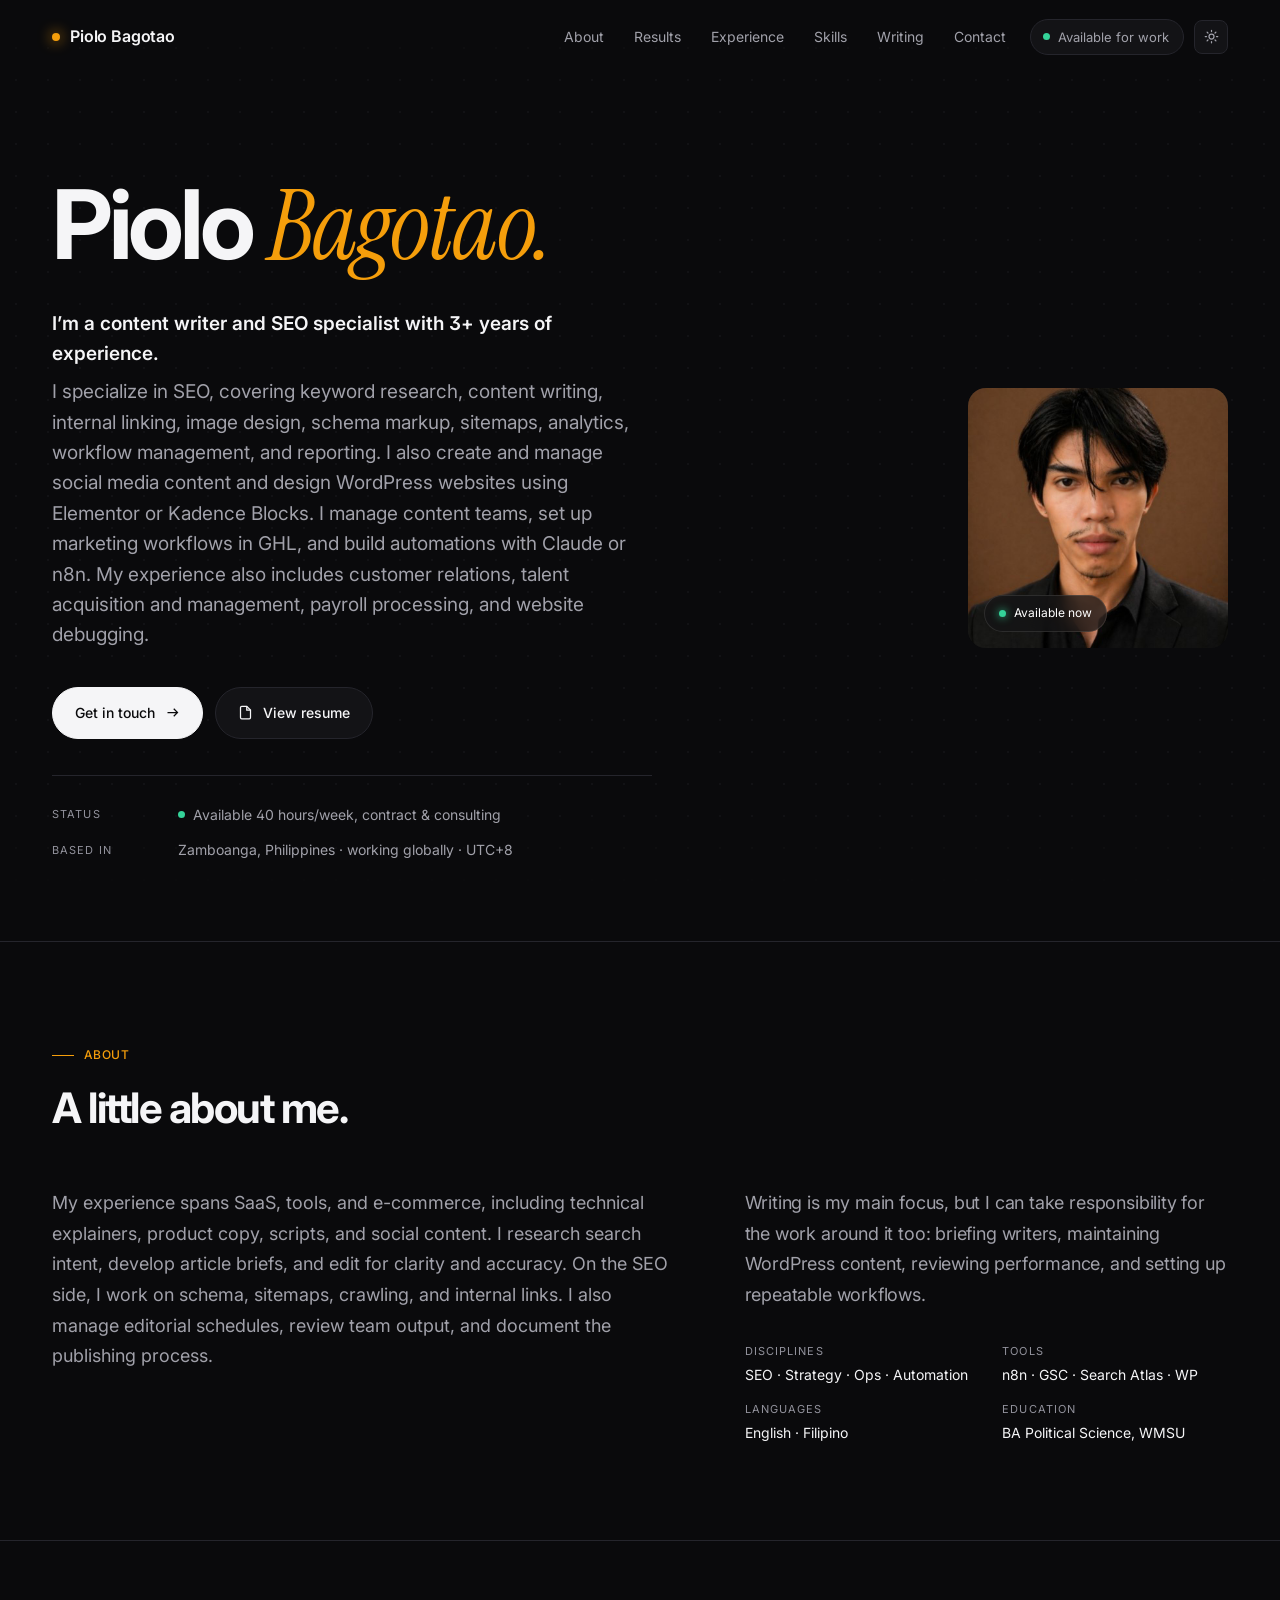
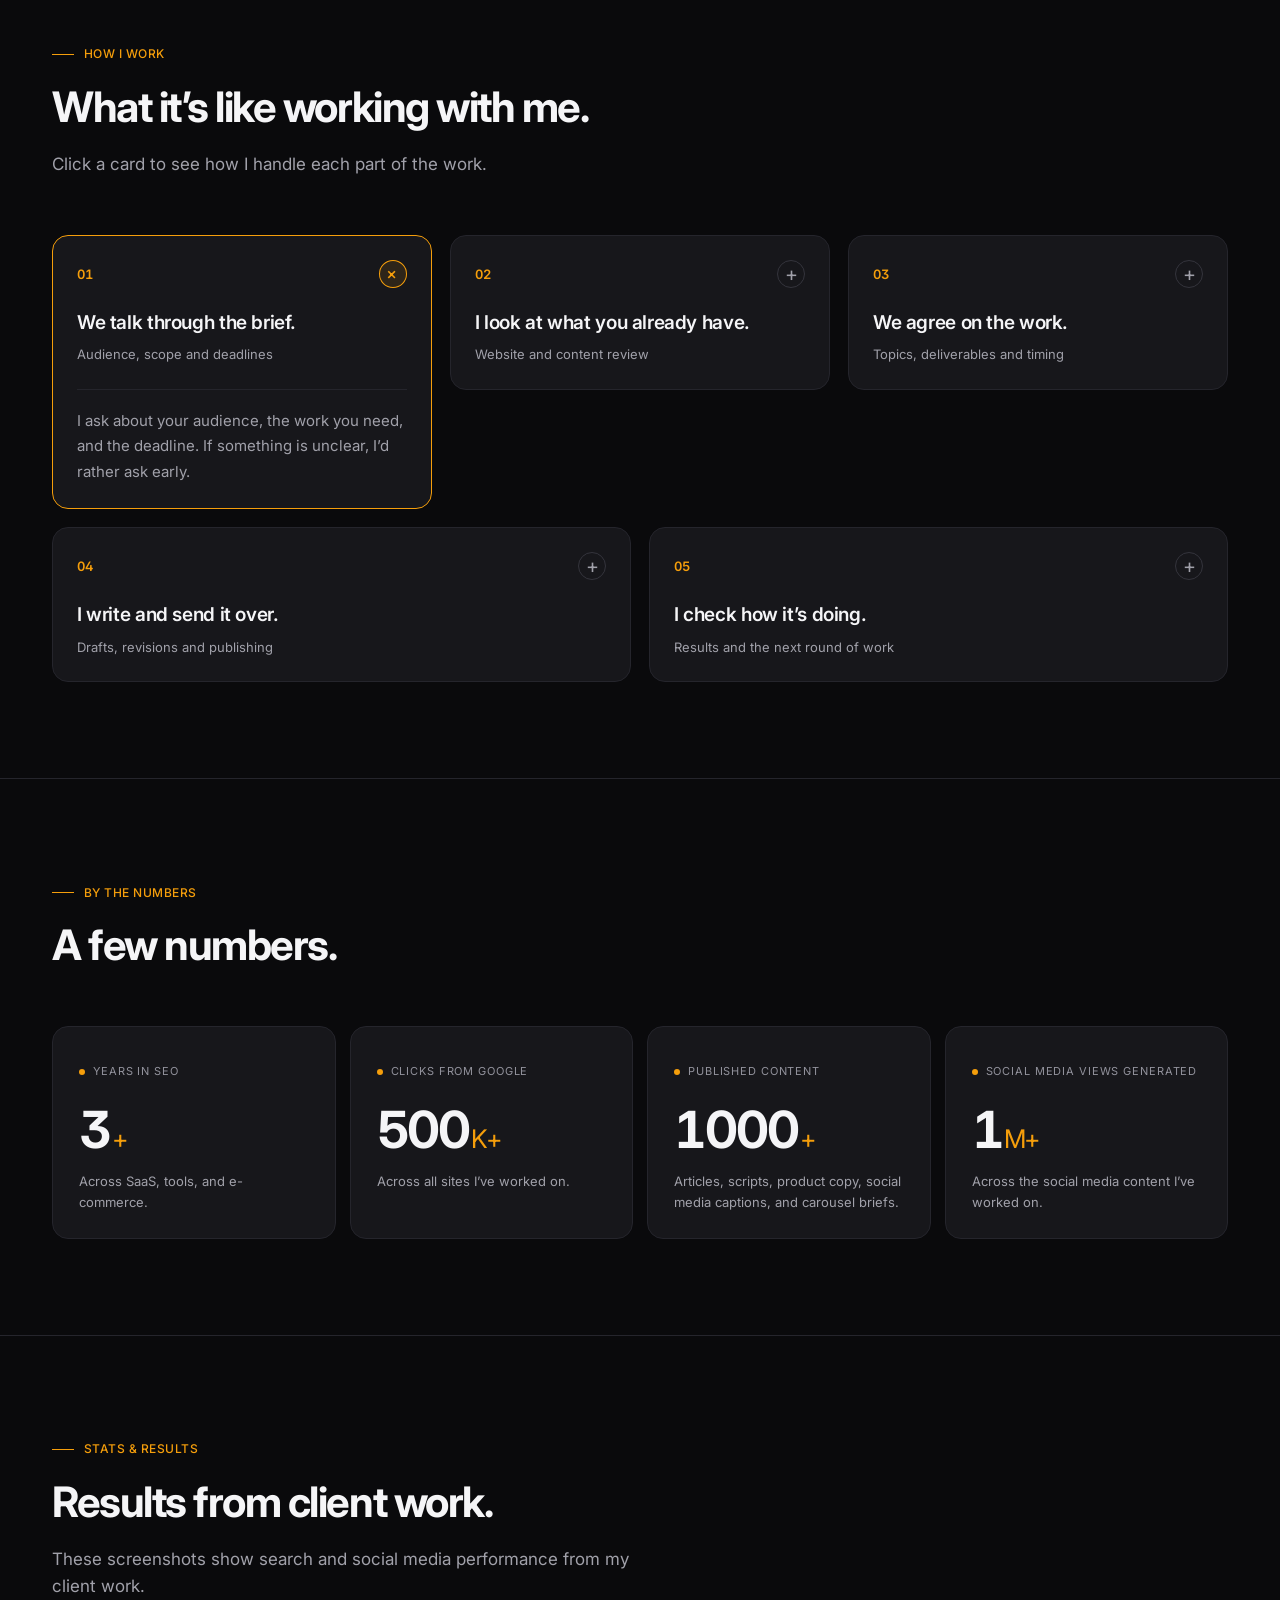
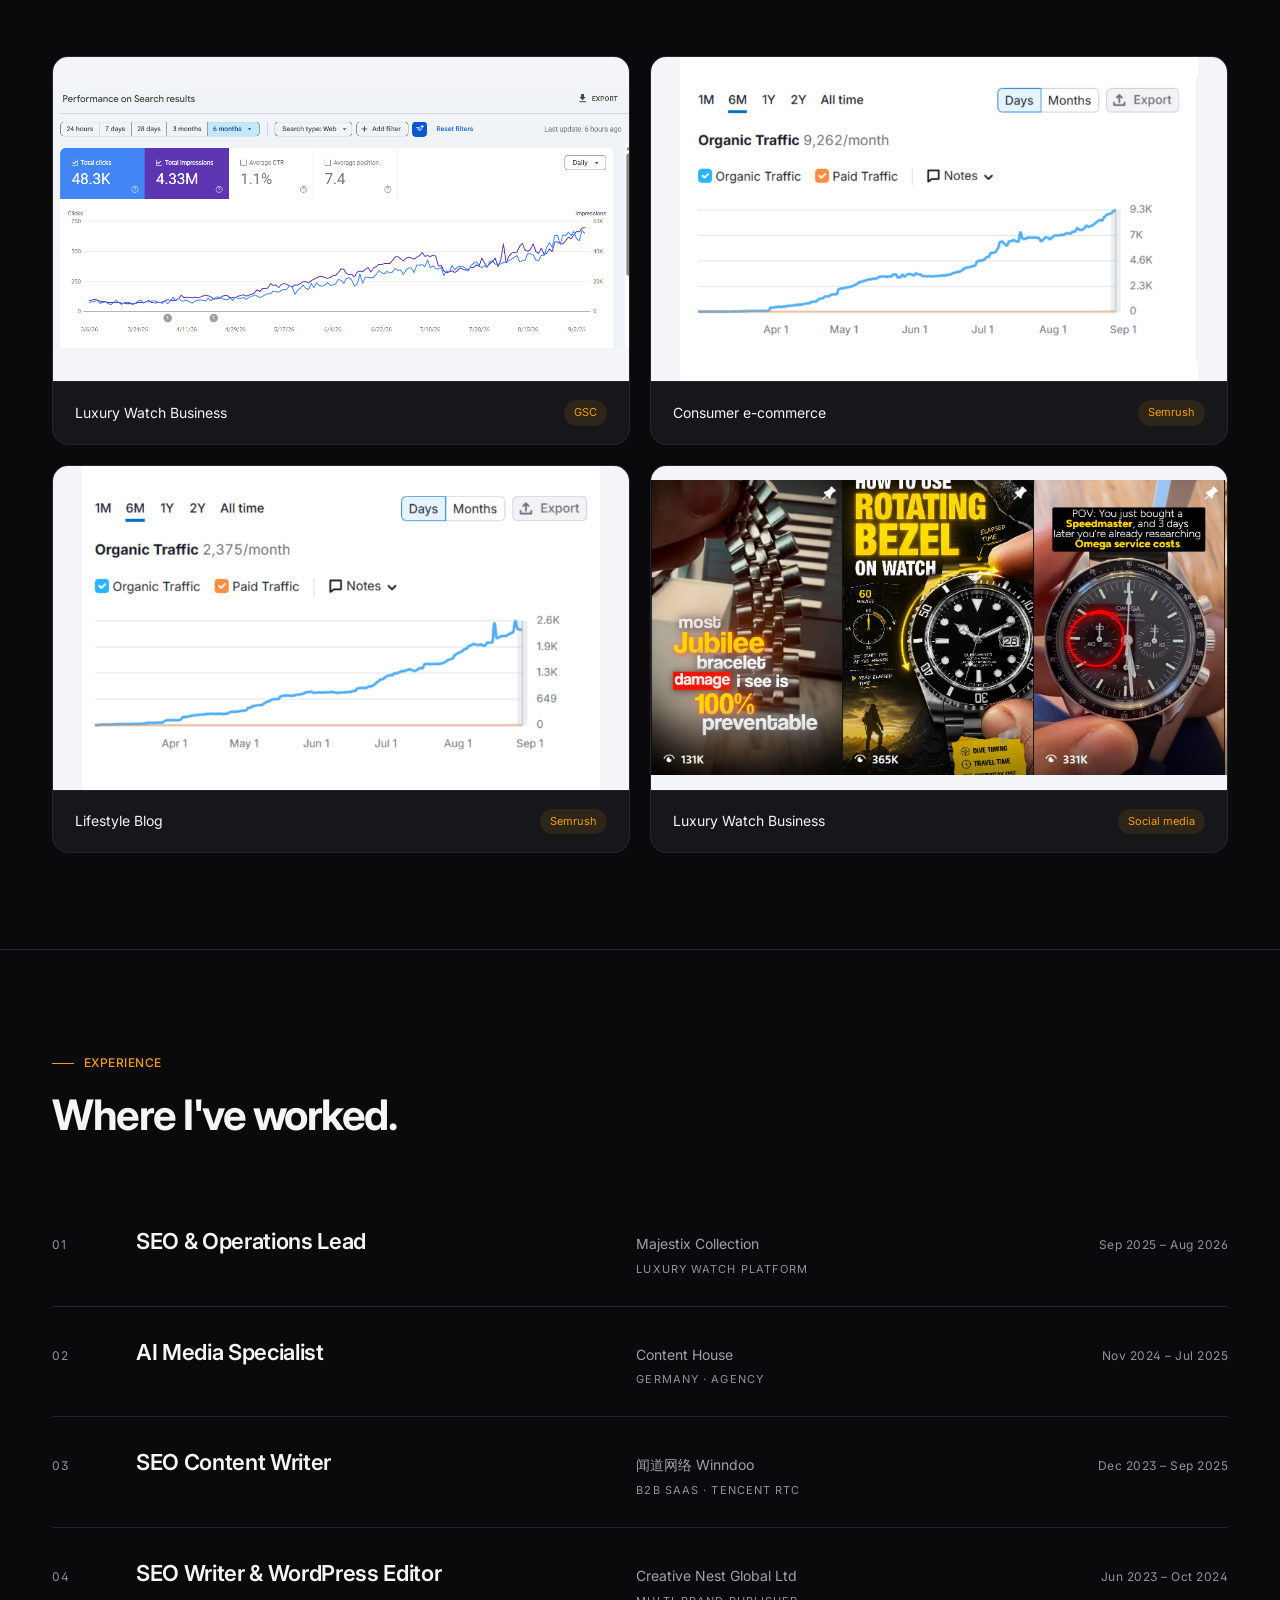
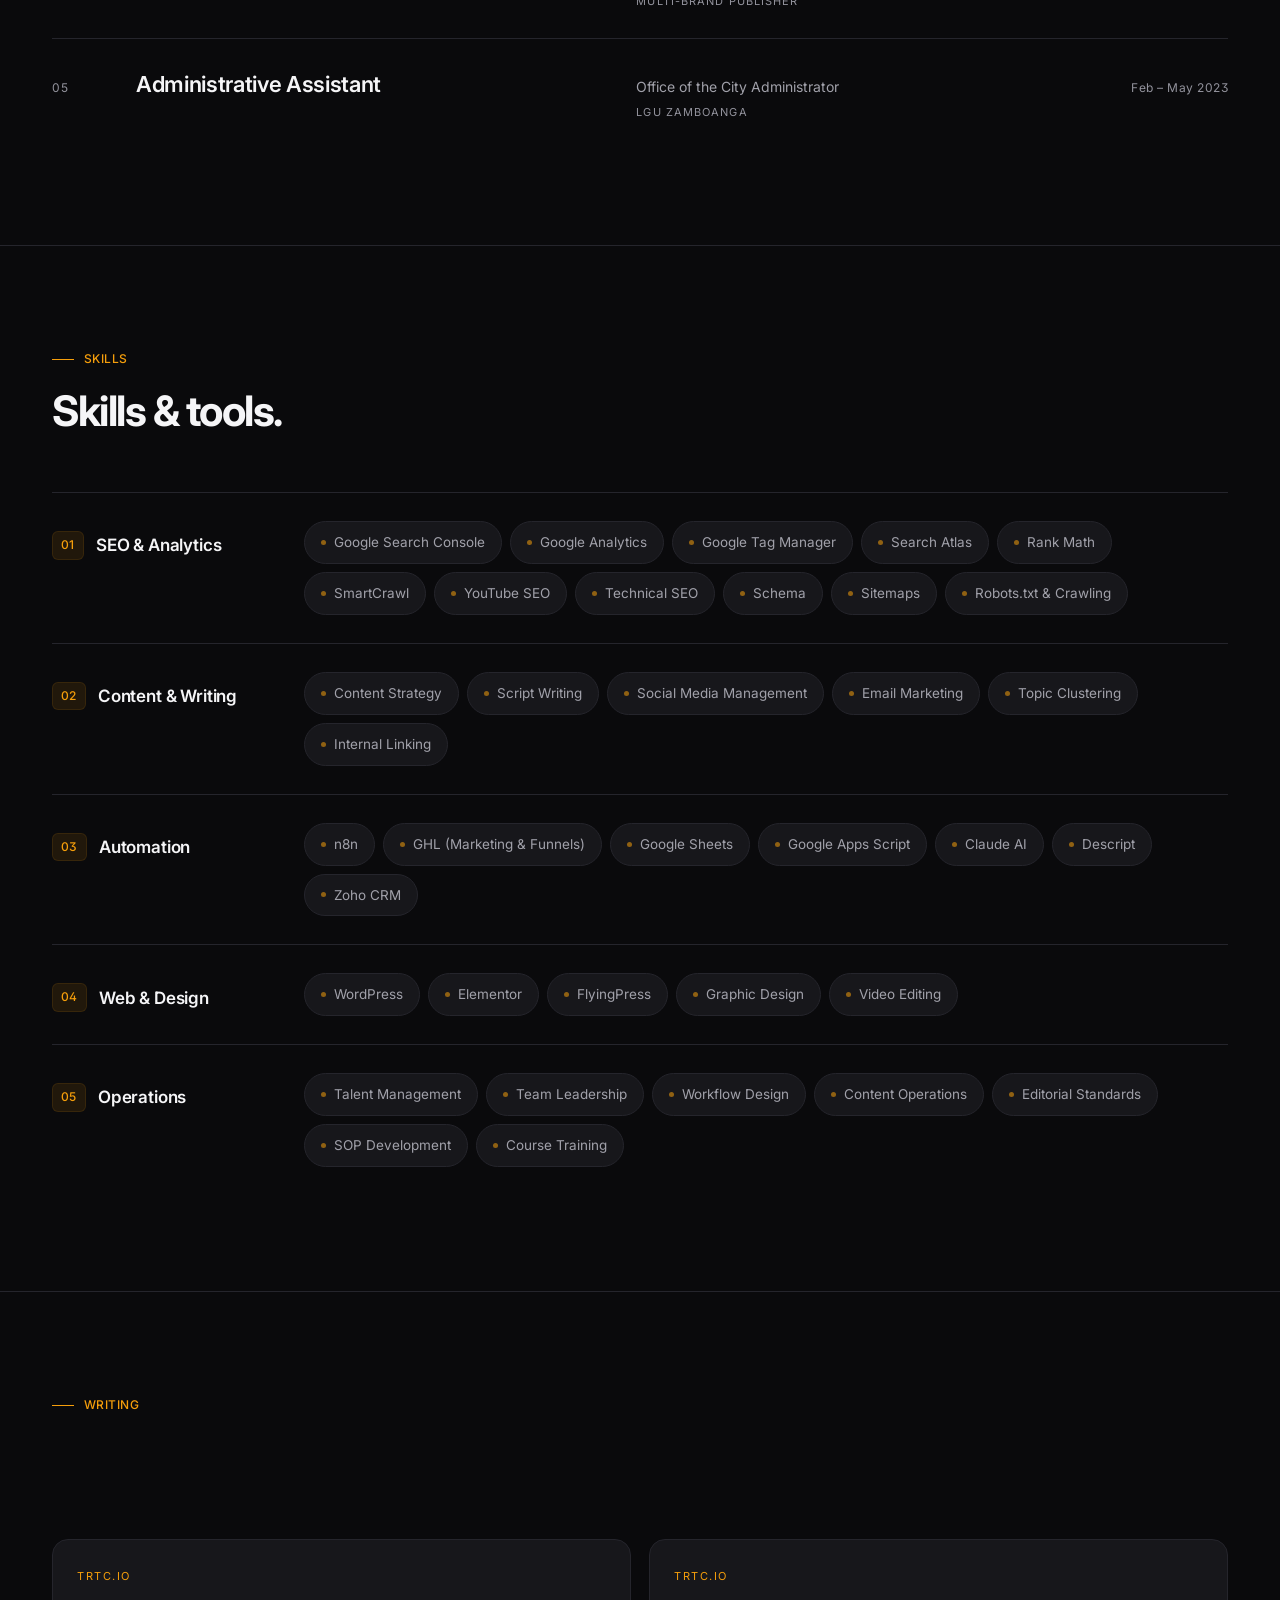
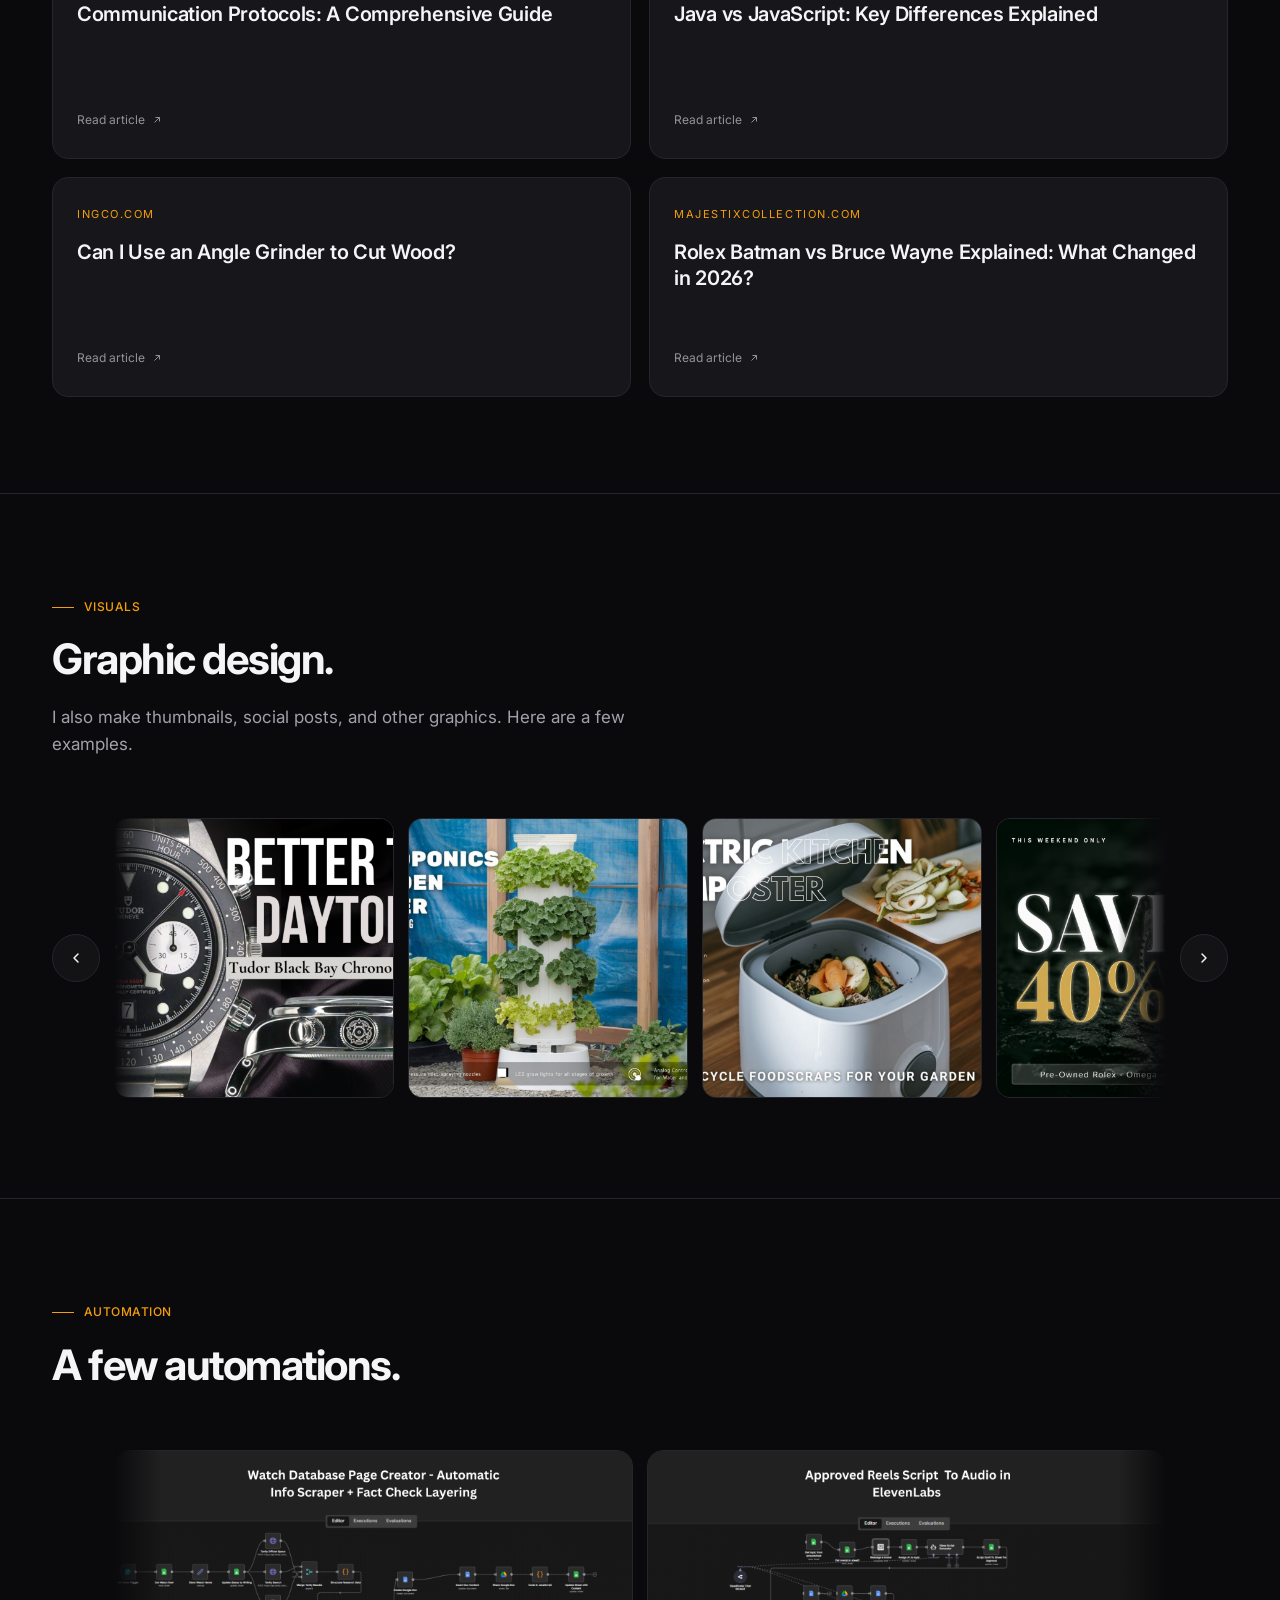
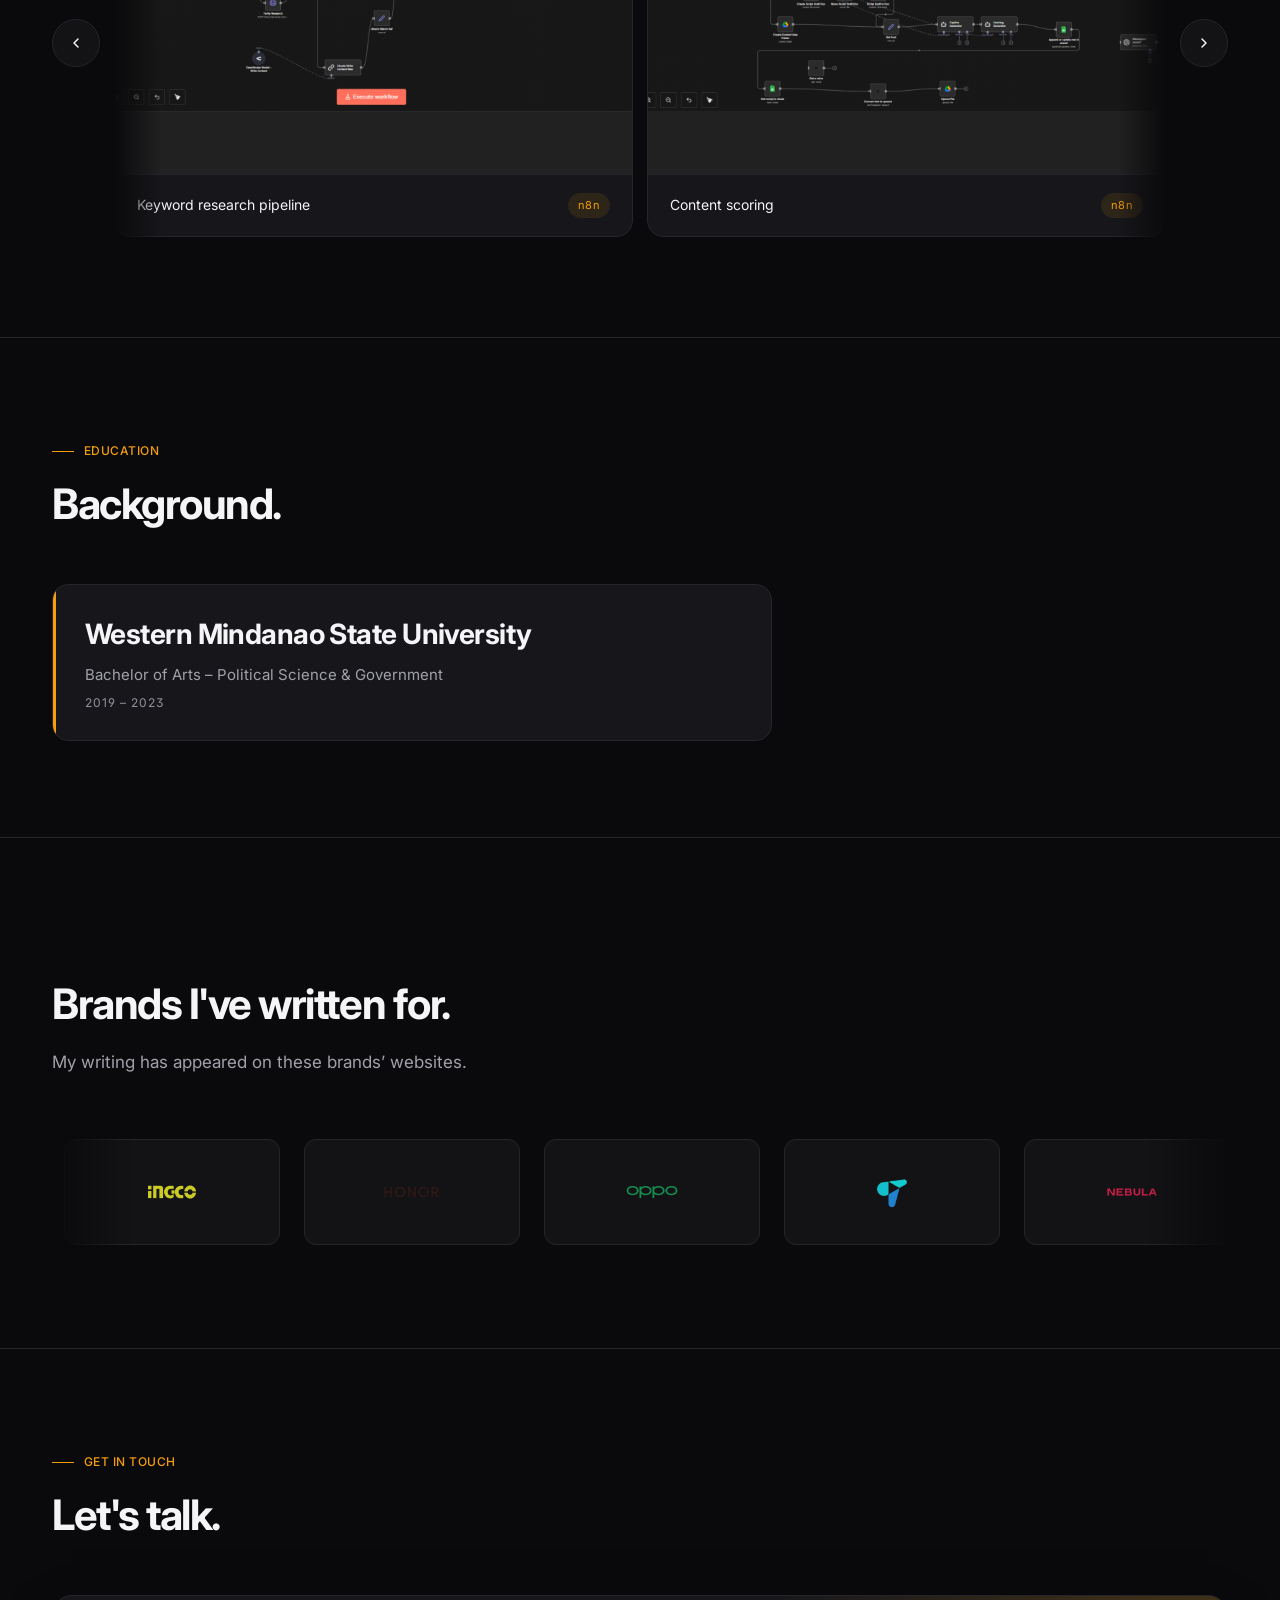
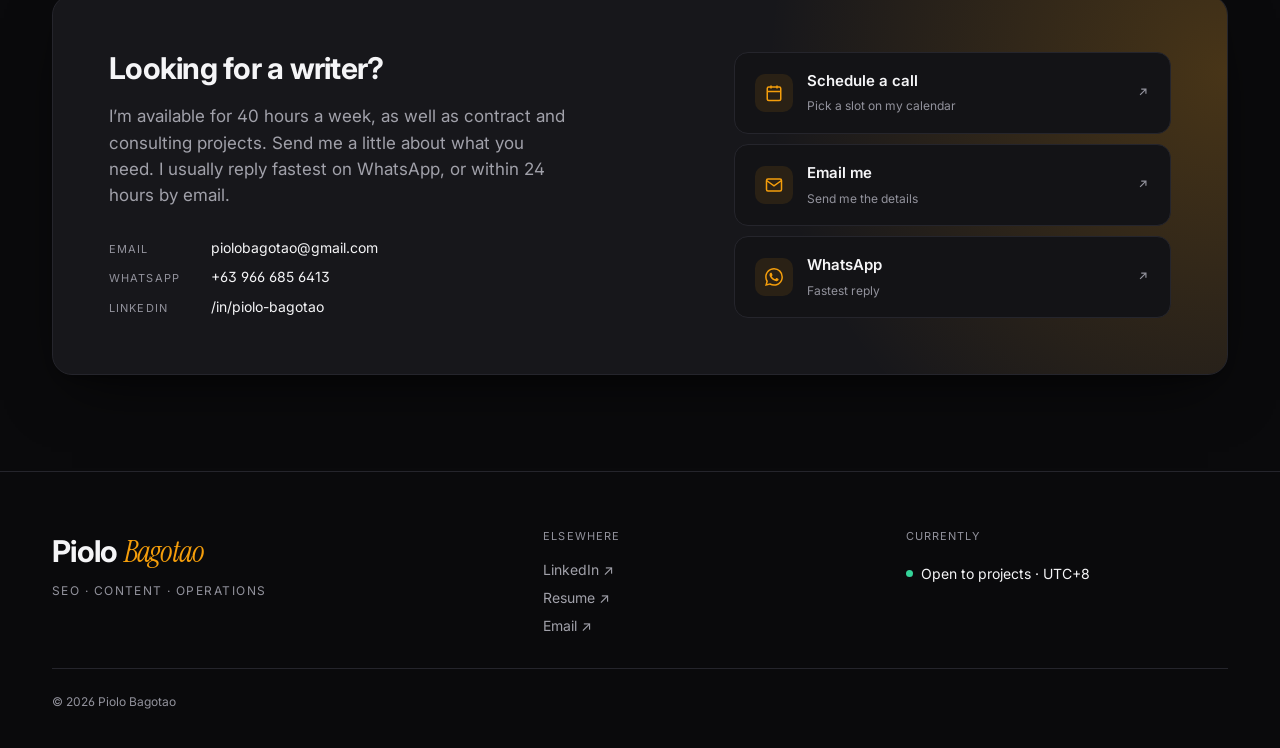
==== index.html @ c3b2a49d "Label social media screenshot Luxury Watch Business" ====
<!DOCTYPE html>
<html lang="en" data-theme="dark">
<head>
<meta charset="UTF-8" />
<meta name="viewport" content="width=device-width, initial-scale=1.0" />
<title>Piolo Bagotao | Content Writer &amp; SEO Specialist</title>
<meta name="description" content="Content writer and SEO specialist based in Zamboanga, Philippines. Browse my writing, client results, and work experience." />

<link rel="preconnect" href="https://fonts.googleapis.com" />
<link rel="preconnect" href="https://fonts.gstatic.com" crossorigin />
<link href="https://fonts.googleapis.com/css2?family=Inter:wght@300;400;500;600;700;800;900&family=Instrument+Serif:ital@0;1&display=swap" rel="stylesheet" />

<script>
  (function() {
    try {
      var saved = localStorage.getItem('pb-theme-modern');
      if (saved === 'dark' || saved === 'light') {
        document.documentElement.setAttribute('data-theme', saved);
      }
    } catch(e) {}
  })();
</script>

<style>
  :root {
    --bg: #0a0a0c;
    --bg-1: #111114;
    --bg-2: #16161a;
    --bg-elev: #131316;
    --bg-card: #17171b;
    --border: #25252c;
    --border-strong: #34343c;
    --ink: #f5f5f7;
    --ink-soft: #a1a1aa;
    --ink-muted: #71717a;
    --ink-faint: #3f3f46;
    --accent: #f59e0b;
    --accent-hi: #fbbf24;
    --accent-soft: rgba(245, 158, 11, 0.10);
    --accent-glow: rgba(245, 158, 11, 0.22);
    --good: #34d399;
    --shadow-lift: 0 24px 60px -20px rgba(0,0,0,0.7), 0 8px 16px -8px rgba(0,0,0,0.4);
    --sans: 'Inter', -apple-system, BlinkMacSystemFont, system-ui, sans-serif;
    --serif: 'Instrument Serif', Georgia, serif;
    --maxw: 1240px;
    --ease: cubic-bezier(0.22, 0.61, 0.36, 1);
    --ease-expo: cubic-bezier(0.16, 1, 0.3, 1);
  }
  [data-theme="light"] {
    --bg: #faf9f6;
    --bg-1: #f1efea;
    --bg-2: #e6e3dc;
    --bg-elev: #ffffff;
    --bg-card: #ffffff;
    --border: #e7e3da;
    --border-strong: #d3cec1;
    --ink: #18181b;
    --ink-soft: #3f3f46;
    --ink-muted: #57575e;
    --ink-faint: #a1a1aa;
    --accent: #c2410c;
    --accent-hi: #ea580c;
    --accent-soft: rgba(194, 65, 12, 0.08);
    --accent-glow: rgba(194, 65, 12, 0.16);
    --shadow-lift: 0 24px 60px -20px rgba(20,15,5,0.18), 0 8px 16px -8px rgba(20,15,5,0.06);
  }

  * { box-sizing: border-box; margin: 0; padding: 0; }
  html { scroll-behavior: smooth; }
  body {
    font-family: var(--sans);
    background: var(--bg);
    color: var(--ink);
    font-size: 16px;
    line-height: 1.55;
    -webkit-font-smoothing: antialiased;
    position: relative;
    overflow-x: hidden;
    font-feature-settings: 'ss01';
    transition: background 0.35s ease, color 0.35s ease;
  }

  /* Ambient noise + dot grid */
  body::before {
    content: ""; position: fixed; inset: 0; pointer-events: none; z-index: 0;
    background-image: radial-gradient(circle, var(--ink-faint) 1px, transparent 1px);
    background-size: 32px 32px;
    opacity: 0.16;
    mask-image: linear-gradient(180deg, transparent 0%, black 10%, black 90%, transparent 100%);
  }
  [data-theme="light"] body::before { opacity: 0.5; }

  /* Cursor glow */
  .cursor-glow {
    position: fixed; inset: 0; pointer-events: none; z-index: 0;
    background: radial-gradient(620px circle at var(--cx, 50%) var(--cy, 50%), var(--accent-glow), transparent 55%);
    opacity: 0;
    transition: opacity 0.7s var(--ease-expo);
  }
  .cursor-glow.active { opacity: 1; }

  .wrap { max-width: var(--maxw); margin: 0 auto; padding: 0 32px; position: relative; z-index: 2; }
  a { color: inherit; text-decoration: none; }
  img { max-width: 100%; display: block; }

  /* Type system */
  h1, h2, h3, h4 { font-family: var(--sans); font-weight: 700; letter-spacing: -0.025em; line-height: 1.05; }
  .serif { font-family: var(--serif); font-weight: 400; font-style: italic; letter-spacing: -0.01em; }

  /* Scroll progress */
  .progress { position: fixed; top: 0; left: 0; height: 2px; width: 100%; z-index: 200; pointer-events: none; }
  .progress::before { content: ""; display: block; height: 100%; width: 100%; background: linear-gradient(90deg, var(--accent), var(--accent-hi)); transform: scaleX(var(--p, 0)); transform-origin: left; transition: transform 0.05s linear; box-shadow: 0 0 14px var(--accent-glow); }

  /* Section base */
  section { padding: 96px 0; position: relative; }
  section.bordered { border-top: 1px solid var(--border); }
  .section-head { margin-bottom: 56px; max-width: 760px; }
  .eyebrow { display: inline-flex; align-items: center; gap: 10px; font-size: 12px; color: var(--accent); margin-bottom: 18px; font-weight: 500; letter-spacing: 0.04em; text-transform: uppercase; }
  .eyebrow::before { content: ""; width: 22px; height: 1px; background: var(--accent); }
  .section-title { font-size: clamp(36px, 5vw, 56px); font-weight: 700; letter-spacing: -0.035em; line-height: 1.05; color: var(--ink); }
  .section-title .ac { color: var(--accent); }
  .section-title .it { font-family: var(--serif); font-style: italic; font-weight: 400; color: var(--accent); letter-spacing: -0.01em; padding: 0 0.04em; }
  .section-title .it.dim { color: var(--ink); }
  .section-lead { font-size: 17px; color: var(--ink-soft); max-width: 580px; margin-top: 20px; line-height: 1.6; }

  /* Reveal */
  .reveal { opacity: 0; transform: translateY(28px); transition: opacity 1s var(--ease-expo), transform 1s var(--ease-expo); }
  .reveal.in { opacity: 1; transform: none; }
  .stagger > * { opacity: 0; transform: translateY(20px); transition: opacity 0.85s var(--ease-expo), transform 0.85s var(--ease-expo); }
  .stagger.in > * { opacity: 1; transform: none; }
  .stagger.in > *:nth-child(1) { transition-delay: 0.04s; }
  .stagger.in > *:nth-child(2) { transition-delay: 0.10s; }
  .stagger.in > *:nth-child(3) { transition-delay: 0.16s; }
  .stagger.in > *:nth-child(4) { transition-delay: 0.22s; }
  .stagger.in > *:nth-child(5) { transition-delay: 0.28s; }
  .stagger.in > *:nth-child(6) { transition-delay: 0.34s; }
  .stagger.in > *:nth-child(7) { transition-delay: 0.40s; }

  /* Letter-stagger reveal for hero */
  .letters .ltr { display: inline-block; opacity: 0; transform: translateY(0.6em) rotateX(-90deg); transform-origin: bottom; transition: opacity 0.9s var(--ease-expo), transform 0.9s var(--ease-expo); will-change: transform, opacity; }
  .letters.in .ltr { opacity: 1; transform: none; }

  /* Image clip-reveal */
  .img-reveal { position: relative; overflow: hidden; }
  .img-reveal img, .img-reveal .ph { transform: scale(1.12); transition: transform 1.4s var(--ease-expo), filter 0.6s ease; }
  .img-reveal.in img, .img-reveal.in .ph { transform: scale(1); }
  .img-reveal::after { content: ""; position: absolute; inset: 0; background: var(--accent); transform-origin: left; transition: transform 1.1s var(--ease-expo); z-index: 2; pointer-events: none; }
  .img-reveal.in::after { transform: scaleX(0); transform-origin: right; }

  /* ============ NAV ============ */
  nav.top { position: sticky; top: 0; z-index: 100; background: transparent; border-bottom: 1px solid transparent; transition: background 0.3s ease, border-color 0.3s ease, backdrop-filter 0.3s ease; }
  nav.top.scrolled { background: rgba(10, 10, 12, 0.72); backdrop-filter: blur(18px) saturate(160%); -webkit-backdrop-filter: blur(18px) saturate(160%); border-bottom: 1px solid var(--border); }
  [data-theme="light"] nav.top.scrolled { background: rgba(250, 249, 246, 0.82); }
  nav.top .wrap { display: flex; align-items: center; justify-content: space-between; padding: 18px 32px; transition: padding 0.3s ease; }
  nav.top.scrolled .wrap { padding-top: 12px; padding-bottom: 12px; }
  .brand { display: inline-flex; align-items: center; gap: 10px; font-weight: 600; font-size: 16px; color: var(--ink); letter-spacing: -0.01em; }
  .brand .b-dot { width: 8px; height: 8px; border-radius: 50%; background: var(--accent); box-shadow: 0 0 14px var(--accent); animation: pulseDot 2.2s ease-in-out infinite; }
  @keyframes pulseDot { 0%, 100% { transform: scale(1); opacity: 1; } 50% { transform: scale(0.7); opacity: 0.7; } }
  .nav-right { display: flex; align-items: center; gap: 10px; }
  .nav-links { display: flex; gap: 2px; }
  .nav-link { padding: 8px 14px; font-size: 14px; color: var(--ink-soft); border-radius: 8px; transition: all 0.2s ease; }
  .nav-link:hover { color: var(--ink); background: var(--bg-1); }
  @media (max-width: 860px) { .nav-links { display: none; } }
  .pill { display: inline-flex; align-items: center; gap: 8px; padding: 7px 14px 7px 12px; border: 1px solid var(--border); background: var(--bg-elev); border-radius: 999px; font-size: 13px; color: var(--ink-soft); transition: all 0.25s ease; }
  .pill:hover { border-color: var(--border-strong); color: var(--ink); }
  .pill .live { width: 7px; height: 7px; border-radius: 50%; background: var(--good); box-shadow: 0 0 0 0 rgba(52,211,153,0.5); animation: livePulse 2.4s ease-out infinite; }
  @keyframes livePulse { 0% { box-shadow: 0 0 0 0 rgba(52,211,153,0.55); } 70% { box-shadow: 0 0 0 10px rgba(52,211,153,0); } 100% { box-shadow: 0 0 0 0 rgba(52,211,153,0); } }
  .theme-btn { width: 34px; height: 34px; border-radius: 8px; border: 1px solid var(--border); background: var(--bg-elev); color: var(--ink-soft); cursor: pointer; padding: 0; display: inline-flex; align-items: center; justify-content: center; transition: all 0.25s ease; }
  .theme-btn:hover { color: var(--accent); border-color: var(--border-strong); }
  .theme-btn svg { width: 15px; height: 15px; }
  [data-theme="dark"] .theme-btn .sun { display: block; } [data-theme="dark"] .theme-btn .moon { display: none; }
  [data-theme="light"] .theme-btn .sun { display: none; } [data-theme="light"] .theme-btn .moon { display: block; }

  /* ============ HERO ============ */
  .hero { padding: 100px 0 80px; }
  .hero-grid { display: grid; grid-template-columns: 1fr 260px; gap: 64px; align-items: center; }
  @media (max-width: 980px) { .hero-grid { grid-template-columns: 1fr; gap: 48px; } }
  .hero-flag { display: inline-flex; align-items: center; gap: 10px; padding: 7px 14px 7px 10px; border: 1px solid var(--border); border-radius: 999px; font-size: 13px; color: var(--ink-soft); margin-bottom: 32px; background: var(--bg-elev); transition: all 0.3s ease; }
  .hero-flag:hover { border-color: var(--accent); color: var(--ink); }
  .hero-flag .live { width: 7px; height: 7px; border-radius: 50%; background: var(--good); box-shadow: 0 0 8px var(--good); }
  .hero-flag .sep { color: var(--ink-faint); }
  .hero-name { font-size: clamp(54px, 9.5vw, 132px); font-weight: 700; letter-spacing: -0.045em; line-height: 0.92; margin-bottom: 32px; color: var(--ink); }
  .hero-name .it { font-family: var(--serif); font-style: italic; font-weight: 400; color: var(--accent); letter-spacing: -0.02em; }
  .hero-tag { font-size: 19px; max-width: 540px; color: var(--ink-soft); margin-bottom: 36px; line-height: 1.6; }
  .hero-tag b { color: var(--ink); font-weight: 500; }

  .cta-row { display: flex; gap: 12px; flex-wrap: wrap; align-items: center; margin-bottom: 36px; }
  .btn { position: relative; display: inline-flex; align-items: center; gap: 10px; padding: 14px 22px; border: 1px solid var(--border); background: var(--bg-elev); color: var(--ink); border-radius: 999px; font-size: 14px; font-weight: 500; transition: all 0.3s var(--ease-expo); cursor: pointer; overflow: hidden; }
  .btn::before { content: ""; position: absolute; inset: 0; background: linear-gradient(135deg, var(--accent), var(--accent-hi)); opacity: 0; transition: opacity 0.4s ease; z-index: -1; }
  .btn:hover { border-color: var(--border-strong); transform: translateY(-2px); }
  .btn.primary { background: var(--ink); color: var(--bg); border-color: var(--ink); }
  .btn.primary:hover { background: var(--accent); border-color: var(--accent); color: #14140a; box-shadow: 0 12px 32px var(--accent-glow); }
  .btn svg { width: 15px; height: 15px; transition: transform 0.3s var(--ease-expo); }
  .btn:hover svg { transform: translateX(2px); }
  .btn.magnetic { transition: transform 0.2s var(--ease-expo), border-color 0.3s ease, background 0.3s ease, box-shadow 0.3s ease, color 0.3s ease; }

  .hero-meta { display: flex; flex-direction: column; gap: 14px; padding-top: 28px; border-top: 1px solid var(--border); max-width: 540px; }
  .hero-meta-row { display: grid; grid-template-columns: 110px 1fr; gap: 16px; font-size: 14px; align-items: center; }
  .hero-meta-label { font-size: 11px; letter-spacing: 0.1em; text-transform: uppercase; color: var(--ink-muted); }
  .hero-meta-val { color: var(--ink-soft); display: inline-flex; align-items: center; gap: 8px; }
  .hero-meta-val .live { display: inline-block; width: 7px; height: 7px; border-radius: 50%; background: var(--good); box-shadow: 0 0 0 0 rgba(52,211,153,0.5); animation: livePulse 2.4s ease-out infinite; }

  /* Hero portrait */
  .portrait-wrap {
    position: relative;
    aspect-ratio: 1 / 1;
    border-radius: 18px;
    overflow: hidden;
    background: var(--bg-elev);
    transform: rotate(2deg) translateZ(0);
    transition: transform 0.6s var(--ease-expo);
  }
  .portrait-wrap:hover { transform: rotate(0deg) scale(1.02); }
  .portrait-wrap::after { content: ""; position: absolute; inset: 0; background: linear-gradient(180deg, transparent 50%, rgba(0,0,0,0.4)); pointer-events: none; opacity: 0.5; }
  .portrait-wrap img { width: 100%; height: 100%; object-fit: cover; }
  .portrait-wrap .ph {
    position: absolute; inset: 0;
    display: flex; align-items: center; justify-content: center;
    background:
      radial-gradient(circle at 30% 20%, var(--accent-soft), transparent 60%),
      linear-gradient(135deg, var(--bg-2), var(--bg-1));
    font-family: var(--serif); font-size: 140px; font-style: italic; color: var(--accent); line-height: 1;
  }
  .portrait-badge { position: absolute; bottom: 16px; left: 16px; display: inline-flex; align-items: center; gap: 8px; padding: 8px 14px; background: rgba(20,20,22,0.7); backdrop-filter: blur(12px); -webkit-backdrop-filter: blur(12px); border: 1px solid rgba(255,255,255,0.1); border-radius: 999px; font-size: 12px; color: #fff; z-index: 3; }
  .portrait-badge .live { width: 7px; height: 7px; border-radius: 50%; background: var(--good); box-shadow: 0 0 8px var(--good); }

  /* ============ STATS ============ */
  .stats-grid { display: grid; grid-template-columns: repeat(4, 1fr); gap: 14px; perspective: 1400px; }
  @media (max-width: 880px) { .stats-grid { grid-template-columns: repeat(2, 1fr); } }
  @media (max-width: 480px) { .stats-grid { grid-template-columns: 1fr; } }
  .stat {
    position: relative;
    padding: 30px 26px 26px;
    border: 1px solid var(--border);
    border-radius: 16px;
    background: var(--bg-card);
    overflow: hidden;
    transform-style: preserve-3d;
    transform: rotateX(var(--rx, 0deg)) rotateY(var(--ry, 0deg)) translateY(var(--ty, 0));
    transition: transform 0.6s var(--ease-expo), border-color 0.4s ease, box-shadow 0.5s var(--ease-expo);
    cursor: default;
  }
  .stat.hovering { transition: transform 0.1s linear, border-color 0.4s ease, box-shadow 0.4s ease; }
  .stat::before { content: ""; position: absolute; inset: -1px; pointer-events: none; border-radius: inherit; background: radial-gradient(360px circle at var(--mx, 50%) var(--my, 50%), var(--accent-glow), transparent 55%); opacity: 0; transition: opacity 0.4s var(--ease-expo); z-index: 0; }
  .stat:hover::before { opacity: 1; }
  .stat:hover { --ty: -8px; border-color: var(--accent); box-shadow: var(--shadow-lift); }
  .stat > * { position: relative; z-index: 1; }
  .stat-tag { display: inline-flex; align-items: center; gap: 8px; font-size: 11px; letter-spacing: 0.08em; color: var(--ink-muted); text-transform: uppercase; margin-bottom: 24px; }
  .stat-tag::before { content: ""; width: 6px; height: 6px; border-radius: 50%; background: var(--accent); }
  .stat-num { font-size: 64px; font-weight: 700; letter-spacing: -0.04em; line-height: 1; color: var(--ink); margin-bottom: 4px; font-variant-numeric: tabular-nums; }
  .stat-num .sup { font-size: 32px; color: var(--accent); vertical-align: top; margin-left: 2px; font-family: var(--serif); font-style: italic; font-weight: 400; }
  .stat-infinite { font-family: var(--serif); font-style: italic; font-weight: 400; font-size: 92px; color: var(--accent); line-height: 0.85; }
  .stat-infinite .infty { display: inline-block; animation: inftyFloat 4s ease-in-out infinite; transform-origin: center; }
  @keyframes inftyFloat { 0%, 100% { transform: scale(1) rotate(0deg); } 50% { transform: scale(1.05) rotate(-2deg); } }
  .stat-label { font-size: 13px; color: var(--ink-soft); margin-top: 16px; line-height: 1.55; }

  /* ============ ABOUT ============ */
  .about-grid { display: grid; grid-template-columns: 1.3fr 1fr; gap: 64px; align-items: start; }
  @media (max-width: 880px) { .about-grid { grid-template-columns: 1fr; gap: 32px; } }
  .about-text { font-size: 18px; line-height: 1.7; color: var(--ink-soft); }
  .about-text b { color: var(--ink); font-weight: 500; }
  .about-pull {
    font-family: var(--serif); font-style: italic; font-size: 30px;
    line-height: 1.25; color: var(--ink);
    padding: 12px 0 12px 28px;
    border-left: 2px solid var(--accent);
    letter-spacing: -0.01em;
  }
  .about-pull .ac { color: var(--accent); }
  .about-meta { margin-top: 32px; display: grid; grid-template-columns: 1fr 1fr; gap: 16px 32px; }
  .about-meta dt { font-size: 11px; letter-spacing: 0.1em; text-transform: uppercase; color: var(--ink-muted); margin-bottom: 4px; }
  .about-meta dd { font-size: 14px; color: var(--ink); }

  /* ============ RESULTS ============ */
  .results-grid { display: grid; grid-template-columns: repeat(2, 1fr); gap: 20px; }
  @media (max-width: 880px) { .results-grid { grid-template-columns: 1fr; } }
  .result {
    position: relative;
    border: 1px solid var(--border);
    border-radius: 16px;
    overflow: hidden;
    background: var(--bg-card);
    transition: all 0.4s var(--ease-expo);
    cursor: zoom-in;
  }
  .result:hover { transform: translateY(-6px); border-color: var(--accent); box-shadow: var(--shadow-lift); }
  .result-img { aspect-ratio: 16 / 10; position: relative; overflow: hidden; }
  .result-img img { width: 100%; height: 100%; object-fit: cover; transition: transform 0.7s var(--ease-expo); }
  .result:hover .result-img img { transform: scale(1.06); }
  .result-img .ph {
    position: absolute; inset: 0;
    background: linear-gradient(135deg, var(--bg-2), var(--bg-1));
    display: flex; flex-direction: column; align-items: center; justify-content: center; gap: 8px;
  }
  .result-img .ph .plus { font-family: var(--serif); font-style: italic; font-size: 56px; color: var(--accent); line-height: 1; opacity: 0.5; }
  .result-img .ph .lbl { font-size: 11px; letter-spacing: 0.18em; text-transform: uppercase; color: var(--ink-muted); }
  .result-foot { padding: 18px 22px; display: flex; justify-content: space-between; align-items: center; border-top: 1px solid var(--border); }
  .result-foot .name { font-size: 14px; color: var(--ink); }
  .result-caption { margin-top: 6px; font-size: 13px; line-height: 1.5; color: var(--ink-soft); }
  .result-foot { gap: 12px; }
  .result-foot .tag { flex-shrink: 0; }
  .result-foot .tag { font-size: 11px; color: var(--accent); padding: 4px 10px; background: var(--accent-soft); border-radius: 999px; }

  /* ============ EXPERIENCE ============ */
  .exp-list { display: flex; flex-direction: column; }
  .exp-row {
    display: grid; grid-template-columns: 56px 1.2fr 1fr 170px; gap: 28px;
    padding: 28px 0; border-bottom: 1px solid var(--border);
    align-items: baseline; transition: padding 0.4s var(--ease-expo), background 0.3s ease; position: relative;
  }
  .exp-row:last-child { border-bottom: none; }
  .exp-row::before { content: ""; position: absolute; left: -16px; top: 0; bottom: 0; width: 2px; background: var(--accent); transform: scaleY(0); transform-origin: top; transition: transform 0.5s var(--ease-expo); }
  .exp-row:hover { padding-left: 16px; }
  .exp-row:hover::before { transform: scaleY(0.85); }
  .exp-idx { font-size: 12px; color: var(--ink-muted); letter-spacing: 0.06em; }
  .exp-role { font-size: 22px; font-weight: 600; color: var(--ink); letter-spacing: -0.015em; }
  .exp-co { font-size: 14px; color: var(--ink-soft); }
  .exp-co small { display: block; font-size: 11px; letter-spacing: 0.1em; text-transform: uppercase; color: var(--ink-muted); margin-top: 6px; }
  .exp-date { text-align: right; font-size: 12px; color: var(--ink-muted); letter-spacing: 0.04em; }
  .exp-date .now { display: inline-block; margin-left: 8px; padding: 3px 8px; border-radius: 999px; background: var(--accent-soft); color: var(--accent); font-size: 10px; letter-spacing: 0.1em; text-transform: uppercase; }
  @media (max-width: 820px) { .exp-row { grid-template-columns: 1fr; gap: 8px; padding: 22px 0; } .exp-date { text-align: left; } .exp-row:hover { padding-left: 16px; } }

  /* ============ PROCESS FLOW (sidebar + panel) ============ */
  .flow-wrap { position: relative; }
  .proc-grid { display: grid; grid-template-columns: 300px 1fr; gap: 28px; align-items: start; }
  @media (max-width: 980px) { .proc-grid { grid-template-columns: 1fr; gap: 18px; } }
  .proc-list { display: flex; flex-direction: column; gap: 6px; }
  .proc-step {
    display: grid; grid-template-columns: 48px 1fr 16px;
    align-items: center; gap: 14px;
    padding: 16px 18px;
    border: 1px solid var(--border); border-radius: 12px;
    background: var(--bg-card);
    cursor: pointer; font: inherit;
    text-align: left;
    color: inherit;
    position: relative; overflow: hidden;
    transition: border-color 0.3s ease, background 0.3s ease, transform 0.3s var(--ease-expo);
  }
  .proc-step::before {
    content: ""; position: absolute; left: 0; top: 0; bottom: 0; width: 3px;
    background: var(--accent);
    transform: scaleY(0); transform-origin: center;
    transition: transform 0.4s var(--ease-expo);
  }
  .proc-step:hover { border-color: var(--border-strong); transform: translateX(2px); }
  .proc-step.active { border-color: var(--accent); background: var(--accent-soft); }
  .proc-step.active::before { transform: scaleY(0.6); }
  .proc-num {
    font-family: var(--serif); font-style: italic; font-size: 26px; line-height: 1;
    color: var(--ink-faint); transition: color 0.3s ease;
    text-align: center;
  }
  .proc-step.active .proc-num { color: var(--accent); }
  .proc-name {
    font-size: 16px; font-weight: 500; color: var(--ink-soft);
    letter-spacing: -0.01em; transition: color 0.3s ease;
  }
  .proc-step.active .proc-name { color: var(--ink); font-weight: 600; }
  .proc-arrow {
    color: var(--ink-faint); display: inline-flex; align-items: center;
    opacity: 0; transform: translateX(-6px);
    transition: opacity 0.35s var(--ease-expo), transform 0.35s var(--ease-expo), color 0.3s ease;
  }
  .proc-arrow svg { width: 14px; height: 14px; }
  .proc-step:hover .proc-arrow { opacity: 0.5; transform: translateX(0); }
  .proc-step.active .proc-arrow { opacity: 1; color: var(--accent); transform: translateX(0); }

  /* Panel (kept from before, slimmed) */
  .flow-panel {
    position: relative;
    padding: 36px;
    border: 1px solid var(--border);
    border-radius: 20px;
    background: linear-gradient(135deg, var(--bg-card) 0%, var(--bg-1) 100%);
    display: grid; grid-template-columns: 200px 1fr; gap: 40px;
    overflow: hidden;
    min-height: 360px;
  }
  .flow-panel::before {
    content: ""; position: absolute; inset: 0;
    background: radial-gradient(500px circle at 0% 0%, var(--accent-soft), transparent 50%);
    pointer-events: none; opacity: 0.7;
  }
  .flow-progress {
    position: absolute; left: 0; right: 0; top: 0;
    height: 2px; background: var(--border);
    overflow: hidden; border-radius: 20px 20px 0 0;
  }
  .flow-progress::after {
    content: ""; display: block; height: 100%;
    background: linear-gradient(90deg, var(--accent), var(--accent-hi));
    transform: scaleX(0); transform-origin: left;
    transition: transform 0.1s linear;
    box-shadow: 0 0 12px var(--accent-glow);
  }
  .flow-progress.running::after { animation: flowProg 3.2s linear forwards; }
  @keyframes flowProg { from { transform: scaleX(0); } to { transform: scaleX(1); } }
  .flow-panel-left { position: relative; z-index: 1; display: flex; flex-direction: column; align-items: flex-start; gap: 20px; }
  .flow-panel-num {
    font-family: var(--serif); font-style: italic; font-size: 110px; line-height: 0.85;
    color: var(--accent); letter-spacing: -0.04em;
    transition: opacity 0.45s var(--ease-expo), transform 0.45s var(--ease-expo);
  }
  .flow-icon-big {
    width: 84px; height: 84px; border-radius: 18px;
    border: 1px solid var(--border);
    background: var(--bg-elev);
    display: flex; align-items: center; justify-content: center;
    color: var(--accent);
    transition: opacity 0.45s var(--ease-expo), transform 0.55s var(--ease-expo), border-color 0.4s ease;
  }
  .flow-icon-big svg { width: 36px; height: 36px; }
  .flow-panel-body { position: relative; z-index: 1; transition: opacity 0.45s var(--ease-expo), transform 0.45s var(--ease-expo); }
  .flow-panel-body h4 { font-size: 26px; font-weight: 600; color: var(--ink); margin-bottom: 12px; letter-spacing: -0.02em; }
  .flow-panel-body > p { font-size: 15.5px; color: var(--ink-soft); line-height: 1.65; max-width: 56ch; margin-bottom: 22px; }
  .flow-bullets { display: grid; grid-template-columns: repeat(3, 1fr); gap: 14px; margin-bottom: 18px; }
  .flow-bullet {
    display: flex; align-items: flex-start; gap: 10px;
    padding: 12px 14px;
    border: 1px solid var(--border); border-radius: 10px;
    background: rgba(255,255,255,0.02);
    font-size: 13px; color: var(--ink-soft); line-height: 1.45;
    transition: border-color 0.3s ease, background 0.3s ease;
  }
  [data-theme="light"] .flow-bullet { background: rgba(0,0,0,0.015); }
  .flow-bullet:hover { border-color: var(--accent); background: var(--accent-soft); }
  .flow-bullet .check { flex-shrink: 0; width: 14px; height: 14px; color: var(--accent); margin-top: 2px; }
  .flow-tags { display: flex; gap: 6px; flex-wrap: wrap; }
  .flow-tag {
    display: inline-block; padding: 4px 10px;
    border: 1px solid var(--border); border-radius: 999px;
    background: var(--bg); font-size: 11px; color: var(--ink-muted);
    letter-spacing: 0.04em; transition: all 0.3s ease;
  }
  .flow-tag:hover { border-color: var(--accent); color: var(--accent); }
  .flow-outcome {
    display: flex; align-items: center; gap: 14px;
    padding: 14px 18px;
    border: 1px solid var(--accent-soft);
    border-left: 3px solid var(--accent);
    border-radius: 10px;
    background: var(--accent-soft);
    margin-bottom: 18px;
    transition: opacity 0.45s var(--ease-expo), transform 0.45s var(--ease-expo);
  }
  .flow-outcome .out-arrow {
    width: 28px; height: 28px; border-radius: 50%;
    background: var(--accent); color: #14140a;
    display: inline-flex; align-items: center; justify-content: center;
    flex-shrink: 0;
  }
  .flow-outcome .out-arrow svg { width: 14px; height: 14px; }
  .flow-outcome .out-body { display: flex; flex-direction: column; gap: 2px; line-height: 1.35; }
  .flow-outcome .out-label { font-size: 10px; letter-spacing: 0.14em; text-transform: uppercase; color: var(--accent); font-weight: 600; }
  .flow-outcome .out-text { font-size: 14px; color: var(--ink); font-weight: 500; }
  .flow-panel.swapping .flow-panel-num,
  .flow-panel.swapping .flow-icon-big,
  .flow-panel.swapping .flow-panel-body,
  .flow-panel.swapping .flow-outcome { opacity: 0; transform: translateY(8px); }
  .flow-panel.swapping .flow-icon-big { transform: translateY(8px) scale(0.92) rotate(-6deg); }

  @media (max-width: 980px) {
    .proc-list { flex-direction: row; overflow-x: auto; gap: 8px; padding-bottom: 6px; scrollbar-width: none; }
    .proc-list::-webkit-scrollbar { display: none; }
    .proc-step { flex: 0 0 auto; grid-template-columns: 36px 1fr; padding: 12px 16px; }
    .proc-step .proc-arrow { display: none; }
    .flow-panel { grid-template-columns: 1fr; gap: 24px; padding: 24px; }
    .flow-panel-left { flex-direction: row; align-items: center; gap: 16px; }
    .flow-panel-num { font-size: 72px; }
    .flow-icon-big { width: 64px; height: 64px; }
    .flow-icon-big svg { width: 28px; height: 28px; }
    .flow-bullets { grid-template-columns: 1fr; gap: 8px; }
  }

  /* Legacy process layout */
  .flow {
    position: relative;
    display: grid; grid-template-columns: repeat(5, 1fr); gap: 16px;
    padding: 24px 0 8px;
  }
  .flow-line {
    position: absolute;
    top: 50px; left: 10%; right: 10%;
    height: 1px;
    background: repeating-linear-gradient(90deg, var(--border) 0 6px, transparent 6px 14px);
    z-index: 0;
  }
  .flow-dot {
    position: absolute; top: -3.5px;
    width: 8px; height: 8px; border-radius: 50%;
    background: var(--accent);
    box-shadow: 0 0 14px var(--accent), 0 0 28px var(--accent-glow);
    animation: flowDot 7.5s linear infinite;
  }
  @keyframes flowDot {
    0%   { left: 0%; opacity: 0; transform: scale(0.6); }
    6%   { opacity: 1; transform: scale(1); }
    94%  { opacity: 1; transform: scale(1); }
    100% { left: 100%; opacity: 0; transform: scale(0.6); }
  }
  .flow-step { position: relative; z-index: 1; text-align: center; padding: 0 8px; }
  .flow-step .node {
    width: 60px; height: 60px; border-radius: 50%;
    border: 1px solid var(--border); background: var(--bg-card);
    display: inline-flex; align-items: center; justify-content: center;
    font-family: var(--serif); font-style: italic; font-size: 24px; color: var(--accent);
    margin-bottom: 20px;
    transition: transform 0.5s var(--ease-expo), border-color 0.4s ease, box-shadow 0.4s ease;
    position: relative;
  }
  .flow-step .node::before {
    content: ""; position: absolute; inset: -7px;
    border-radius: 50%; border: 1px solid var(--accent);
    opacity: 0; transform: scale(0.9);
    transition: opacity 0.4s ease, transform 0.5s var(--ease-expo);
  }
  .flow-step:hover .node { border-color: var(--accent); transform: translateY(-6px) scale(1.06); }
  .flow-step:hover .node::before { opacity: 0.4; transform: scale(1); }
  .step-title { font-size: 17px; font-weight: 600; color: var(--ink); letter-spacing: -0.01em; margin-bottom: 8px; }
  .step-desc { font-size: 13px; color: var(--ink-soft); line-height: 1.55; max-width: 200px; margin: 0 auto; }
  @media (max-width: 880px) {
    .flow { grid-template-columns: 1fr; gap: 24px; padding: 8px 0; }
    .flow-line { left: 30px; right: auto; top: 0; bottom: 0; width: 1px; height: auto; background: repeating-linear-gradient(180deg, var(--border) 0 6px, transparent 6px 14px); }
    .flow-dot { top: 0; left: -3.5px !important; animation: flowDotV 7.5s linear infinite; }
    @keyframes flowDotV {
      0% { top: 0%; opacity: 0; transform: scale(0.6); }
      6% { opacity: 1; transform: scale(1); }
      94% { opacity: 1; transform: scale(1); }
      100% { top: 100%; opacity: 0; transform: scale(0.6); }
    }
    .flow-step { display: grid; grid-template-columns: 60px 1fr; gap: 20px; text-align: left; align-items: start; padding: 0; }
    .flow-step .node { margin-bottom: 0; }
    .step-desc { max-width: none; }
  }
  .skills-stack { display: flex; flex-direction: column; }
  .skill-row { display: grid; grid-template-columns: 220px 1fr; gap: 32px; padding: 28px 0; border-bottom: 1px solid var(--border); align-items: start; }
  .skill-row:last-child { border-bottom: none; }
  .skill-row:first-child { border-top: 1px solid var(--border); }
  .skill-cat { display: flex; align-items: center; gap: 12px; padding-top: 10px; font-size: 17px; font-weight: 600; color: var(--ink); letter-spacing: -0.01em; }
  .skill-cat .num { font-size: 12px; color: var(--accent); font-weight: 500; letter-spacing: 0.04em; padding: 4px 8px; border: 1px solid var(--accent-soft); border-radius: 6px; background: var(--accent-soft); }
  .skill-chips { display: flex; flex-wrap: wrap; gap: 8px; }
  .chip {
    display: inline-flex; align-items: center; gap: 8px;
    padding: 10px 16px;
    border: 1px solid var(--border);
    border-radius: 999px;
    background: var(--bg-card);
    font-size: 13.5px; color: var(--ink-soft);
    transition: all 0.3s var(--ease-expo);
    cursor: default;
    position: relative;
    overflow: hidden;
  }
  .chip::before {
    content: ""; position: absolute; inset: 0;
    background: linear-gradient(135deg, var(--accent-soft), transparent);
    opacity: 0; transition: opacity 0.4s ease;
  }
  .chip:hover { border-color: var(--accent); color: var(--ink); transform: translateY(-3px); box-shadow: 0 8px 20px -8px var(--accent-glow); }
  .chip:hover::before { opacity: 1; }
  .chip > * { position: relative; z-index: 1; }
  .chip .dot { width: 5px; height: 5px; border-radius: 50%; background: var(--accent); opacity: 0.55; transition: opacity 0.3s ease; }
  .chip:hover .dot { opacity: 1; }
  @media (max-width: 720px) { .skill-row { grid-template-columns: 1fr; gap: 14px; padding: 22px 0; } }

  /* ============ WRITING ============ */
  .writing-grid { display: grid; grid-template-columns: repeat(2, 1fr); gap: 18px; }
  @media (max-width: 880px) { .writing-grid { grid-template-columns: 1fr; } }
  .write-card {
    position: relative;
    border: 1px solid var(--border); border-radius: 16px;
    padding: 28px 24px;
    background: var(--bg-card);
    display: flex; flex-direction: column; gap: 16px;
    min-height: 220px;
    transition: all 0.4s var(--ease-expo);
    overflow: hidden;
  }
  .write-card::after { content: ""; position: absolute; bottom: 0; left: 0; right: 0; height: 2px; background: var(--accent); transform: scaleX(0); transform-origin: left; transition: transform 0.5s var(--ease-expo); }
  .write-card:hover { transform: translateY(-6px); border-color: var(--accent); box-shadow: var(--shadow-lift); }
  .write-card:hover::after { transform: scaleX(1); }
  .write-domain { font-size: 11px; letter-spacing: 0.14em; text-transform: uppercase; color: var(--accent); }
  .write-title { font-size: 20px; line-height: 1.3; color: var(--ink); flex: 1; font-weight: 600; letter-spacing: -0.015em; }
  .write-arrow { display: inline-flex; align-items: center; gap: 6px; font-size: 12px; color: var(--ink-muted); transition: color 0.3s ease; }
  .write-card:hover .write-arrow { color: var(--accent); }
  .write-arrow svg { width: 12px; height: 12px; transition: transform 0.3s var(--ease-expo); }
  .write-card:hover .write-arrow svg { transform: translate(2px, -2px); }

  /* ============ MARQUEE (brands only – auto-scrolling) ============ */
  .marquee { position: relative; overflow: hidden; }
  .marquee-track { display: flex; will-change: transform; animation: marqueeRoll var(--marquee-dur, 40s) linear infinite; }
  .marquee:hover .marquee-track { animation-play-state: paused; }
  .marquee-track > * { flex: 0 0 auto; }
  .marquee::before, .marquee::after { content: ""; position: absolute; top: 0; bottom: 0; width: 80px; pointer-events: none; z-index: 2; }
  .marquee::before { left: 0; background: linear-gradient(90deg, var(--bg), transparent); }
  .marquee::after { right: 0; background: linear-gradient(-90deg, var(--bg), transparent); }
  @keyframes marqueeRoll {
    from { transform: translate3d(0, 0, 0); }
    to { transform: translate3d(-50%, 0, 0); }
  }

  /* ============ DESIGN CAROUSEL (manual + swipe) ============ */
  .design-carousel { position: relative; display: flex; align-items: center; gap: 14px; }
  .dc-viewport {
    position: relative;
    flex: 1; min-width: 0;
    border-radius: 14px;
  }
  .dc-viewport::before, .dc-viewport::after {
    content: ""; position: absolute; top: 0; bottom: 0; width: 48px;
    pointer-events: none; z-index: 2;
  }
  .dc-viewport::before { left: 0; background: linear-gradient(90deg, var(--bg), transparent); }
  .dc-viewport::after { right: 0; background: linear-gradient(-90deg, var(--bg), transparent); }
  .dc-track {
    display: flex; gap: 14px;
    overflow-x: auto;
    scroll-snap-type: x mandatory;
    -webkit-overflow-scrolling: touch;
    scrollbar-width: none;
    scroll-behavior: smooth;
    padding: 4px 0;
    overscroll-behavior-x: contain;
  }
  .dc-track::-webkit-scrollbar { display: none; }
  .dc-track > .d-cell {
    flex: 0 0 280px;
    aspect-ratio: 1 / 1;
    border-radius: 14px;
    overflow: hidden;
    border: 1px solid var(--border);
    background: var(--bg-card);
    cursor: zoom-in;
    position: relative;
    scroll-snap-align: start;
    transition: border-color 0.4s ease, transform 0.4s var(--ease-expo);
  }
  .dc-track > .d-cell:hover { border-color: var(--accent); transform: translateY(-4px); }
  .d-cell img { width: 100%; height: 100%; object-fit: cover; transition: transform 0.6s var(--ease-expo); pointer-events: none; }
  .d-cell:hover img { transform: scale(1.06); }
  .d-cell .ph { width: 100%; height: 100%; background: linear-gradient(135deg, var(--bg-2), var(--bg-1)); display: flex; align-items: center; justify-content: center; font-family: var(--serif); font-size: 64px; color: var(--accent); font-style: italic; opacity: 0.55; }
  .dc-btn {
    flex-shrink: 0;
    width: 48px; height: 48px;
    border-radius: 50%;
    border: 1px solid var(--border);
    background: var(--bg-elev);
    color: var(--ink);
    cursor: pointer;
    display: inline-flex; align-items: center; justify-content: center;
    transition: border-color 0.3s ease, color 0.3s ease, transform 0.25s var(--ease-expo), background 0.3s ease;
    z-index: 3;
  }
  .dc-btn:hover { border-color: var(--accent); color: var(--accent); transform: scale(1.08); }
  .dc-btn:active { transform: scale(0.94); }
  .dc-btn svg { width: 16px; height: 16px; }
  @media (max-width: 1200px) { .dc-track > .d-cell { flex-basis: 240px; } }
  @media (max-width: 720px) {
    .design-carousel { flex-wrap: wrap; justify-content: center; gap: 12px; }
    .dc-viewport { order: 1; flex: 1 1 100%; }
    .dc-prev { order: 2; }
    .dc-next { order: 3; }
    .dc-btn { width: 44px; height: 44px; }
    .dc-track { gap: 10px; }
    .dc-track > .d-cell { flex-basis: 85%; }
    .dc-viewport::before, .dc-viewport::after { width: 20px; }
  }

  /* Brand cells */
  .brand-track > .b-cell {
    padding: 0 12px;
    width: 240px;
    min-height: 120px;
    display: flex; align-items: center; justify-content: center;
  }
  .b-card {
    width: 100%;
    padding: 22px 24px;
    display: flex; align-items: center; justify-content: center;
    background: var(--bg-elev);
    border-radius: 12px;
    border: 1px solid var(--border);
    transition: all 0.3s var(--ease-expo);
  }
  .b-card:hover { border-color: var(--accent); transform: translateY(-3px) scale(1.02); }
  .b-card img { max-width: 130px; max-height: 60px; width: auto; height: auto; object-fit: contain; opacity: 0.85; transition: opacity 0.3s ease; filter: brightness(1.6) contrast(0.85); }
  [data-theme="light"] .b-card img { filter: none; }
  .b-card:hover img { opacity: 1; }
  .b-fallback { font-size: 18px; font-weight: 600; color: var(--ink); letter-spacing: -0.01em; }

  /* ============ AUTOMATION ============ */
  .auto-grid { display: grid; grid-template-columns: repeat(2, 1fr); gap: 18px; }
  @media (max-width: 720px) { .auto-grid { grid-template-columns: 1fr; } }
  .dc-track > .auto-card {
    flex: 0 0 calc(50% - 7px);
    scroll-snap-align: start;
  }
  @media (max-width: 720px) {
    .dc-track > .auto-card { flex-basis: 88%; }
  }
  .auto-card {
    border: 1px solid var(--border); border-radius: 16px;
    overflow: hidden; background: var(--bg-card);
    transition: all 0.4s var(--ease-expo);
  }
  .auto-card:hover { transform: translateY(-6px); border-color: var(--accent); box-shadow: var(--shadow-lift); }
  .auto-img { aspect-ratio: 16 / 10; position: relative; overflow: hidden; cursor: zoom-in; }
  .auto-img img { width: 100%; height: 100%; object-fit: cover; transition: transform 0.7s var(--ease-expo); }
  .auto-card:hover .auto-img img { transform: scale(1.04); }
  .auto-img .ph {
    position: absolute; inset: 0; display: flex; flex-direction: column; align-items: center; justify-content: center; gap: 8px;
    background: linear-gradient(135deg, var(--bg-2), var(--bg-1));
  }
  .auto-img .ph .plus { font-family: var(--serif); font-style: italic; font-size: 56px; color: var(--accent); line-height: 1; opacity: 0.5; }
  .auto-img .ph .lbl { font-size: 11px; letter-spacing: 0.18em; text-transform: uppercase; color: var(--ink-muted); }
  .auto-foot { padding: 18px 22px; display: flex; justify-content: space-between; align-items: center; border-top: 1px solid var(--border); font-size: 14px; }
  .auto-foot .name { color: var(--ink); }
  .auto-foot .tool { color: var(--accent); font-size: 11px; padding: 4px 10px; background: var(--accent-soft); border-radius: 999px; letter-spacing: 0.04em; }

  /* ============ EDUCATION ============ */
  .edu-block { padding: 28px 32px; background: var(--bg-card); border: 1px solid var(--border); border-radius: 16px; max-width: 720px; position: relative; overflow: hidden; transition: all 0.4s var(--ease-expo); }
  .edu-block:hover { border-color: var(--accent); transform: translateY(-4px); box-shadow: var(--shadow-lift); }
  .edu-block::before { content: ""; position: absolute; left: 0; top: 0; bottom: 0; width: 3px; background: var(--accent); }
  .edu-school { font-size: 28px; font-weight: 700; color: var(--ink); letter-spacing: -0.02em; margin-bottom: 6px; }
  .edu-deg { font-size: 15px; color: var(--ink-soft); margin-bottom: 8px; }
  .edu-date { font-size: 12px; letter-spacing: 0.08em; text-transform: uppercase; color: var(--ink-muted); }

  /* ============ CONTACT ============ */
  .contact-card { border: 1px solid var(--border); border-radius: 20px; padding: 56px; background: var(--bg-card); position: relative; overflow: hidden; box-shadow: var(--shadow-lift); }
  .contact-card::before { content: ""; position: absolute; top: 0; right: 0; width: 60%; height: 100%; background: radial-gradient(circle at 100% 20%, var(--accent-glow), transparent 60%); pointer-events: none; }
  .contact-grid { display: grid; grid-template-columns: 1.3fr 1fr; gap: 56px; position: relative; z-index: 1; }
  @media (max-width: 880px) { .contact-grid { grid-template-columns: 1fr; gap: 32px; } .contact-card { padding: 36px 28px; } }
  .contact-h { font-size: clamp(32px, 4.5vw, 44px); font-weight: 700; letter-spacing: -0.025em; line-height: 1.1; margin-bottom: 18px; }
  .contact-h .it { font-family: var(--serif); font-style: italic; font-weight: 400; color: var(--accent); letter-spacing: -0.01em; padding: 0 0.06em; }
  .contact-sub { font-size: 17px; color: var(--ink-soft); max-width: 460px; margin-bottom: 28px; line-height: 1.55; }
  .contact-meta { display: flex; flex-direction: column; gap: 8px; font-size: 14px; }
  .contact-meta .row { display: flex; gap: 12px; align-items: baseline; }
  .contact-meta .row > span:first-child { color: var(--ink-muted); width: 90px; font-size: 11px; letter-spacing: 0.1em; text-transform: uppercase; }
  .contact-meta a { color: var(--ink); transition: color 0.2s ease; }
  .contact-meta a:hover { color: var(--accent); }
  .actions { display: flex; flex-direction: column; gap: 10px; }
  .action {
    display: flex; align-items: center; gap: 14px;
    padding: 16px 20px;
    border: 1px solid var(--border); border-radius: 14px;
    background: var(--bg-elev);
    transition: all 0.3s var(--ease-expo);
    cursor: pointer; position: relative; overflow: hidden;
  }
  .action::after { content: ""; position: absolute; left: 0; right: 0; bottom: 0; height: 2px; background: var(--accent); transform: scaleX(0); transform-origin: left; transition: transform 0.4s var(--ease-expo); }
  .action:hover::after { transform: scaleX(1); }
  .action:hover { border-color: var(--accent); transform: translateX(6px); }
  .action .ic { width: 38px; height: 38px; border-radius: 10px; background: var(--accent-soft); color: var(--accent); display: inline-flex; align-items: center; justify-content: center; flex-shrink: 0; transition: all 0.3s ease; }
  .action:hover .ic { background: var(--accent); color: #14140a; }
  .action .ic svg { width: 18px; height: 18px; }
  .action .lab { flex: 1; }
  .action .lab strong { display: block; font-size: 15px; color: var(--ink); font-weight: 600; }
  .action .lab small { font-size: 12px; color: var(--ink-muted); }
  .action .arrow { color: var(--ink-muted); transition: all 0.3s ease; }
  .action:hover .arrow { color: var(--accent); transform: translate(2px, -2px); }
  .action .arrow svg { width: 14px; height: 14px; }

  /* ============ FOOTER ============ */
  footer { border-top: 1px solid var(--border); padding: 56px 0 36px; }
  .foot-grid { display: grid; grid-template-columns: 1.4fr 1fr 1fr; gap: 40px; padding-bottom: 32px; border-bottom: 1px solid var(--border); margin-bottom: 24px; }
  @media (max-width: 720px) { .foot-grid { grid-template-columns: 1fr; gap: 24px; } }
  .foot-brand { font-size: 30px; font-weight: 700; letter-spacing: -0.025em; color: var(--ink); margin-bottom: 6px; }
  .foot-brand .it { font-family: var(--serif); font-style: italic; font-weight: 400; color: var(--accent); }
  .foot-role { font-size: 12px; letter-spacing: 0.12em; text-transform: uppercase; color: var(--ink-muted); }
  .foot-label { font-size: 11px; letter-spacing: 0.1em; text-transform: uppercase; color: var(--ink-muted); margin-bottom: 14px; }
  .foot-links { display: flex; flex-direction: column; gap: 6px; }
  .foot-links a { font-size: 14px; color: var(--ink-soft); transition: color 0.2s ease; }
  .foot-links a:hover { color: var(--accent); }
  .foot-now { display: inline-flex; align-items: center; gap: 8px; font-size: 14px; color: var(--ink); }
  .foot-now .live { width: 7px; height: 7px; border-radius: 50%; background: var(--good); box-shadow: 0 0 0 0 rgba(52,211,153,0.5); animation: livePulse 2.4s ease-out infinite; }
  .foot-bot { display: flex; justify-content: space-between; font-size: 12px; color: var(--ink-muted); }
  .foot-bot .it { font-family: var(--serif); font-style: italic; color: var(--accent); }
  @media (max-width: 720px) { .foot-bot { flex-direction: column; gap: 6px; } }

  /* Lightbox */
  .lightbox { position: fixed; inset: 0; background: rgba(0,0,0,0.92); z-index: 1000; display: none; align-items: center; justify-content: center; padding: 40px; cursor: zoom-out; backdrop-filter: blur(8px); }
  .lightbox.open { display: flex; animation: lbFade 0.3s ease forwards; }
  @keyframes lbFade { from { opacity: 0; } to { opacity: 1; } }
  .lightbox img { max-width: 90vw; max-height: 88vh; object-fit: contain; border-radius: 8px; box-shadow: 0 30px 80px rgba(0,0,0,0.7); }
  .lb-close { position: absolute; top: 24px; right: 28px; width: 44px; height: 44px; border-radius: 50%; border: 1px solid rgba(255,255,255,0.25); background: rgba(255,255,255,0.05); color: #fff; font-size: 22px; cursor: pointer; display: inline-flex; align-items: center; justify-content: center; transition: all 0.2s ease; }
  .lb-close:hover { background: rgba(255,255,255,0.12); border-color: #fff; }

  /* ============ GLOBAL MOBILE TUNING ============ */
  @media (max-width: 720px) {
    section { padding: 64px 0; }
    .wrap { padding: 0 20px; }
    nav.top .wrap { padding: 14px 20px; }
    nav.top.scrolled .wrap { padding-top: 10px; padding-bottom: 10px; }
    .section-head { margin-bottom: 36px; }
    .section-lead { font-size: 15px; }
    .hero { padding: 56px 0 48px; }
    .hero-flag { font-size: 12px; padding: 6px 12px 6px 8px; margin-bottom: 24px; }
    .hero-grid { grid-template-columns: 1fr 96px; gap: 16px; align-items: start; }
    .portrait-wrap { border-radius: 50%; transform: none; margin-top: 4px; border: 2px solid var(--border); }
    .portrait-wrap:hover { transform: scale(1.02); }
    .portrait-wrap::after { display: none; }
    .portrait-wrap .ph { font-size: 48px; }
    .portrait-badge { display: none; }
    .hero-name { margin-bottom: 24px; font-size: 44px; }
    .hero-tag { font-size: 16px; margin-bottom: 28px; }
    .hero-meta { padding-top: 22px; gap: 12px; }
    .hero-meta-row { grid-template-columns: 92px 1fr; font-size: 13px; }
    .cta-row { gap: 10px; margin-bottom: 28px; }
    .btn { padding: 12px 18px; font-size: 13px; }
    .pill { padding: 6px 12px 6px 10px; font-size: 12px; }
    .stats-grid { gap: 12px; }
    .stat { padding: 24px 22px 22px; }
    .stat-num { font-size: 52px; }
    .stat-infinite { font-size: 76px; }
    .stat-tag { margin-bottom: 18px; }
    .about-text { font-size: 16px; }
    .about-pull { font-size: 22px; padding: 8px 0 8px 20px; }
    .about-meta { grid-template-columns: 1fr; gap: 14px; }
    .contact-card { padding: 32px 22px; border-radius: 16px; }
    .contact-h { font-size: 28px; }
    .contact-sub { font-size: 15px; margin-bottom: 22px; }
    .action { padding: 14px 16px; gap: 12px; }
    .action .ic { width: 34px; height: 34px; }
    .lightbox { padding: 16px; }
    .lb-close { top: 14px; right: 14px; width: 40px; height: 40px; }
    .exp-role { font-size: 19px; }
  }

  @media (prefers-reduced-motion: reduce) {
    .reveal, .stagger > *, .letters .ltr, .img-reveal::after, .img-reveal img, .img-reveal .ph { transition: none !important; opacity: 1 !important; transform: none !important; }
  }

  /* Readability, focus, and responsive refinements */
  :root { --ink-muted: #92929c; }
  [data-theme="light"] { --ink-muted: #57575e; }
  section[id], main[id] { scroll-margin-top: 110px; }
  :focus-visible { outline: 2px solid var(--accent); outline-offset: 5px; }
  .skip-link { position: fixed; top: 12px; left: 16px; z-index: 2000; padding: 12px 18px; border-radius: 8px; background: var(--ink); color: var(--bg); transform: translateY(-180%); }
  .skip-link:focus { transform: translateY(0); }
  .hero-grid > *, .proc-grid > *, .flow-panel > *, .contact-grid > * { min-width: 0; }
  .hero-tag { max-width: 600px; }
  .hero-meta { max-width: 600px; }
  .stat-word { font-size: clamp(28px, 3vw, 40px); line-height: 1.08; letter-spacing: -0.035em; color: var(--accent); }
  .flow-panel { grid-template-columns: 96px minmax(0, 1fr); gap: 28px; min-height: 430px; padding: 28px; }
  .flow-panel-num { font-size: 80px; }
  .flow-bullets { grid-template-columns: 1fr; gap: 8px; }
  .flow-bullet { padding: 10px 12px; }
  .flow-progress { display: none; }
  .contact-meta .row { flex-wrap: wrap; gap: 4px 12px; }
  .contact-meta a { overflow-wrap: anywhere; }
  .marquee:focus-within .marquee-track { animation-play-state: paused; }
  @media (max-width: 980px) {
    .flow-panel { grid-template-columns: 1fr; min-height: 0; }
    .hero-grid { grid-template-columns: minmax(0, 1fr) 180px; gap: 32px; }
    .hero-name { font-size: clamp(54px, 8vw, 86px); }
  }
  @media (max-width: 860px) {
    nav.top .wrap { flex-wrap: wrap; gap: 12px; }
    .nav-right { flex-wrap: wrap; flex: 1 1 auto; justify-content: flex-end; }
    .nav-links { display: flex; order: 3; flex-basis: 100%; overflow-x: auto; padding: 2px 0 6px; }
    .nav-link { white-space: nowrap; padding: 10px 12px; }
    .theme-btn { width: 40px; height: 40px; }
  }
  @media (max-width: 720px) {
    nav.top .wrap { display: block; position: relative; padding-top: 18px; padding-bottom: 8px; }
    nav.top.scrolled .wrap { padding-top: 14px; padding-bottom: 6px; }
    .nav-right { display: block; }
    .nav-right > .pill { position: absolute; top: 13px; right: 66px; }
    .nav-right > .theme-btn { position: absolute; top: 9px; right: 20px; }
    .nav-links { margin-top: 12px; scrollbar-width: none; }
    .nav-links::-webkit-scrollbar { display: none; }
    .nav-link { font-size: 12px; padding: 9px 6px; }
    .hero { padding-top: 36px; }
    .hero-grid { grid-template-columns: 1fr; gap: 24px; }
    .portrait-wrap { grid-row: 1; width: 96px; margin-top: 0; }
    .hero-name { font-size: clamp(48px, 12vw, 72px); line-height: 1; }
    .hero-tag { max-width: 42ch; }
    .hero-meta-row { grid-template-columns: 76px minmax(0, 1fr); gap: 12px; align-items: start; }
    .hero-meta-val { display: block; }
    .hero-meta-val .live { margin-right: 8px; }
    .btn { min-height: 44px; }
    .flow-panel { padding: 22px; }
    .section-title { line-height: 1.12; }
    .stat-word { font-size: 36px; }
  }
  @media (max-width: 360px) { .nav-right > .pill { display: none; } }
  @media (prefers-reduced-motion: reduce) {
    html, .dc-track { scroll-behavior: auto; }
    *, *::before, *::after { animation: none !important; transition: none !important; }
    .img-reveal::after { display: none; }
    .marquee { overflow-x: auto; }
    .marquee-track { transform: none; }
  }


  /* Typography and spacing refinements; keep the original motion. */
  .hero-name { font-size: clamp(54px, 7.5vw, 98px); line-height: 1.04; }
  .hero-tag b { display: block; margin-bottom: 8px; font-weight: 600; }
  .section-title { font-size: clamp(30px, 4vw, 42px); line-height: 1.18; }
  .section-title .it, .section-title .it.dim { font-family: var(--sans); font-style: normal; font-weight: inherit; color: inherit; letter-spacing: inherit; padding: 0; }
  .about-pull { font-family: var(--sans); font-style: normal; font-size: 18px; line-height: 1.7; padding: 0; border: 0; color: var(--ink-soft); }
  .result-img { aspect-ratio: 16 / 9; background: #f3f5f8; }
  .result-img img { object-fit: contain; }
  .stat-num { font-size: clamp(40px, 4vw, 56px); }
  .stat-num .sup { font-family: var(--sans); font-size: .5em; font-style: normal; vertical-align: baseline; }
  .work-method { display: block; }
  .method-list { list-style: none; display: grid; grid-template-columns: repeat(6, minmax(0, 1fr)); gap: 18px; align-items: start; }
  .method-list li { grid-column: span 2; }
  .method-list li:nth-last-child(-n+2) { grid-column: span 3; }
  .method-card { border: 1px solid var(--border); border-radius: 16px; background: var(--bg-card); overflow: hidden; transition: border-color .25s ease, box-shadow .25s ease, transform .25s ease; }
  .method-card:hover { border-color: var(--accent); transform: translateY(-4px); box-shadow: 0 12px 28px -16px var(--accent-glow); }
  .method-card[open] { border-color: var(--accent); }
  .method-card summary { padding: 24px; cursor: pointer; list-style: none; }
  .method-card summary::-webkit-details-marker { display: none; }
  .method-card summary:focus-visible { outline: 2px solid var(--accent); outline-offset: -5px; border-radius: 16px; }
  .method-card-top { display: flex; align-items: center; justify-content: space-between; margin-bottom: 22px; }
  .method-number { font-size: 13px; font-weight: 600; color: var(--accent); font-variant-numeric: tabular-nums; }
  .method-toggle { display: grid; place-items: center; width: 28px; height: 28px; border: 1px solid var(--border-strong); border-radius: 50%; color: var(--ink-soft); font-size: 20px; line-height: 1; transition: transform .25s ease, background .25s ease; }
  .method-card[open] .method-toggle { transform: rotate(45deg); background: var(--accent-soft); color: var(--accent); border-color: var(--accent); }
  .method-list h3 { font-size: 19px; line-height: 1.35; margin: 0 0 10px; font-weight: 600; letter-spacing: -0.02em; }
  .method-topic { display: block; color: var(--ink-soft); font-size: 13px; line-height: 1.5; }
  .method-detail { padding: 0 24px 24px; }
  .method-detail p { border-top: 1px solid var(--border); padding-top: 18px; color: var(--ink-soft); font-size: 15px; line-height: 1.7; }
  .method-card[open] .method-detail { animation: methodOpen .3s ease both; }
  @keyframes methodOpen { from { opacity: 0; transform: translateY(-6px); } to { opacity: 1; transform: translateY(0); } }
  @media (max-width: 700px) { .method-list { grid-template-columns: 1fr; } .method-list li, .method-list li:nth-last-child(-n+2) { grid-column: auto; } .method-card summary { padding: 20px; } .method-card-top { margin-bottom: 16px; } .method-detail { padding: 0 20px 20px; } }
  @media (prefers-reduced-motion: reduce) { .method-card, .method-toggle { transition: none; } .method-card:hover { transform: none; } .method-card[open] .method-detail { animation: none; } }
  .contact-h { font-size: 30px; }
  @media (max-width: 720px) {
    .hero-name { font-size: clamp(46px, 11vw, 68px); }
    .nav-right > .pill { font-size: 11px; padding-left: 9px; padding-right: 9px; }
    .brand { font-size: 15px; }
  }

</style>
</head>
<body>
<a class="skip-link" href="#top">Skip to content</a>

<div class="progress" id="progress"></div>

<nav class="top" id="topNav">
  <div class="wrap">
    <a class="brand" href="#top">
      <span class="b-dot"></span>
      Piolo Bagotao
    </a>
    <div class="nav-right">
      <div class="nav-links">
        <a class="nav-link" href="#about">About</a>
        <a class="nav-link" href="#results">Results</a>
        <a class="nav-link" href="#experience">Experience</a>
        <a class="nav-link" href="#skills">Skills</a>
        <a class="nav-link" href="#writing">Writing</a>
        <a class="nav-link" href="#contact">Contact</a>
      </div>
      <a class="pill" href="#contact"><span class="live"></span>Available for work</a>
      <button class="theme-btn" id="themeBtn" aria-label="Toggle theme">
        <svg class="sun" viewBox="0 0 24 24" fill="none" stroke="currentColor" stroke-width="2" stroke-linecap="round" stroke-linejoin="round"><circle cx="12" cy="12" r="4"/><path d="M12 2v2M12 20v2M4.93 4.93l1.41 1.41M17.66 17.66l1.41 1.41M2 12h2M20 12h2M4.93 19.07l1.41-1.41M17.66 6.34l1.41-1.41"/></svg>
        <svg class="moon" viewBox="0 0 24 24" fill="none" stroke="currentColor" stroke-width="2" stroke-linecap="round" stroke-linejoin="round"><path d="M21 12.79A9 9 0 1 1 11.21 3 7 7 0 0 0 21 12.79z"/></svg>
      </button>
    </div>
  </div>
</nav>

<main id="top" tabindex="-1">

<!-- ============ HERO ============ -->
<section class="hero">
  <div class="wrap">
    <div class="hero-grid">
      <div>
        <h1 class="hero-name reveal">Piolo <span class="it">Bagotao.</span></h1>
        <p class="hero-tag reveal"><b>I’m a content writer and SEO specialist with 3+ years of experience.</b> I specialize in SEO, covering keyword research, content writing, internal linking, image design, schema markup, sitemaps, analytics, workflow management, and reporting. I also create and manage social media content and design WordPress websites using Elementor or Kadence Blocks. I manage content teams, set up marketing workflows in GHL, and build automations with Claude or n8n. My experience also includes customer relations, talent acquisition and management, payroll processing, and website debugging.</p>
        <div class="cta-row reveal">
          <a class="btn primary magnetic" href="#contact">
            Get in touch
            <svg viewBox="0 0 24 24" fill="none" stroke="currentColor" stroke-width="2"><path d="M4 12h16M14 6l6 6-6 6"/></svg>
          </a>
          <a class="btn magnetic" href="https://canva.link/piolobagotao" target="_blank" rel="noopener">
            <svg viewBox="0 0 24 24" fill="none" stroke="currentColor" stroke-width="2"><path d="M14 2H6a2 2 0 0 0-2 2v16a2 2 0 0 0 2 2h12a2 2 0 0 0 2-2V8z"/><polyline points="14 2 14 8 20 8"/></svg>
            View resume
          </a>
        </div>
        <dl class="hero-meta reveal">
          <div class="hero-meta-row">
            <dt class="hero-meta-label">Status</dt>
            <dd class="hero-meta-val"><span class="live"></span>Available 40 hours/week, contract &amp; consulting</dd>
          </div>
          <div class="hero-meta-row">
            <dt class="hero-meta-label">Based in</dt>
            <dd class="hero-meta-val">Zamboanga, Philippines · working globally · UTC+8</dd>
          </div>
        </dl>
      </div>

      <div class="portrait-wrap img-reveal reveal" id="portrait">
        <img id="portraitImg" alt="Piolo Bagotao" style="display:none;" />
        <div class="ph" id="portraitPh">P</div>
        <div class="portrait-badge"><span class="live"></span>Available now</div>
      </div>
    </div>
  </div>
</section>

<!-- ============ ABOUT ============ -->
<section id="about" class="bordered">
  <div class="wrap">
    <div class="section-head">
      <div class="reveal"><div class="eyebrow">About</div></div>
      <h2 class="section-title reveal">A little <span class="it">about me.</span></h2>
    </div>
    <div class="about-grid">
      <p class="about-text reveal">My experience spans SaaS, tools, and e-commerce, including technical explainers, product copy, scripts, and social content. I research search intent, develop article briefs, and edit for clarity and accuracy. On the SEO side, I work on schema, sitemaps, crawling, and internal links. I also manage editorial schedules, review team output, and document the publishing process.</p>
      <div class="reveal">
        <p class="about-pull">Writing is my main focus, but I can take responsibility for the work around it too: briefing writers, maintaining WordPress content, reviewing performance, and setting up repeatable workflows.</p>
        <dl class="about-meta">
          <div><dt>Disciplines</dt><dd>SEO · Strategy · Ops · Automation</dd></div>
          <div><dt>Tools</dt><dd>n8n · GSC · Search Atlas · WP</dd></div>
          <div><dt>Languages</dt><dd>English · Filipino</dd></div>
          <div><dt>Education</dt><dd>BA Political Science, WMSU</dd></div>
        </dl>
      </div>
    </div>
  </div>
</section>

<!-- ============ PROCESS ============ -->
<section id="process" class="bordered">
  <div class="wrap work-method">
    <div class="section-head reveal">
      <div class="eyebrow">How I work</div>
      <h2 class="section-title">What it’s like <span class="it">working with me.</span></h2>
      <p class="section-lead">Click a card to see how I handle each part of the work.</p>
    </div>
    <ol class="method-list stagger">
      <li><details class="method-card" open><summary><span class="method-card-top"><span class="method-number">01</span><span class="method-toggle" aria-hidden="true">+</span></span><h3>We talk through the brief.</h3><span class="method-topic">Audience, scope and deadlines</span></summary><div class="method-detail"><p>I ask about your audience, the work you need, and the deadline. If something is unclear, I’d rather ask early.</p></div></details></li>
      <li><details class="method-card"><summary><span class="method-card-top"><span class="method-number">02</span><span class="method-toggle" aria-hidden="true">+</span></span><h3>I look at what you already have.</h3><span class="method-topic">Website and content review</span></summary><div class="method-detail"><p>I review the website or existing content, then note what’s worth keeping and what needs attention.</p></div></details></li>
      <li><details class="method-card"><summary><span class="method-card-top"><span class="method-number">03</span><span class="method-toggle" aria-hidden="true">+</span></span><h3>We agree on the work.</h3><span class="method-topic">Topics, deliverables and timing</span></summary><div class="method-detail"><p>I put together the topics, deliverables, and timing so we both know what to expect.</p></div></details></li>
      <li><details class="method-card"><summary><span class="method-card-top"><span class="method-number">04</span><span class="method-toggle" aria-hidden="true">+</span></span><h3>I write and send it over.</h3><span class="method-topic">Drafts, revisions and publishing</span></summary><div class="method-detail"><p>You get a draft to review. I make revisions and can handle the publishing if you need me to.</p></div></details></li>
      <li><details class="method-card"><summary><span class="method-card-top"><span class="method-number">05</span><span class="method-toggle" aria-hidden="true">+</span></span><h3>I check how it’s doing.</h3><span class="method-topic">Results and the next round of work</span></summary><div class="method-detail"><p>For ongoing work, I review the results and use what we learn to plan the next round.</p></div></details></li>
    </ol>
  </div>
</section>

<!-- ============ STATS ============ -->
<section id="stats" class="bordered">
  <div class="wrap">
    <div class="section-head">
      <div class="reveal"><div class="eyebrow">By the numbers</div></div>
      <h2 class="section-title reveal">A few <span class="it">numbers.</span></h2>
    </div>
    <div class="stats-grid stagger" id="statsGrid">
      <div class="stat">
        <div class="stat-tag">Years in SEO</div>
        <div class="stat-num">3<span class="sup">+</span></div>
        <div class="stat-label">Across SaaS, tools, and e-commerce.</div>
      </div>
      <div class="stat">
        <div class="stat-tag">Clicks from Google</div>
        <div class="stat-num">500<span class="sup">K+</span></div>
        <div class="stat-label">Across all sites I’ve worked on.</div>
      </div>
      <div class="stat">
        <div class="stat-tag">Published content</div>
        <div class="stat-num">1000<span class="sup">+</span></div>
        <div class="stat-label">Articles, scripts, product copy, social media captions, and carousel briefs.</div>
      </div>
      <div class="stat">
        <div class="stat-tag">Social media views generated</div>
        <div class="stat-num">1<span class="sup">M+</span></div>
        <div class="stat-label">Across the social media content I’ve worked on.</div>
      </div>
    </div>
  </div>
</section>

<!-- ============ RESULTS ============ -->
<section id="results" class="bordered">
  <div class="wrap">
    <div class="section-head">
      <div class="reveal"><div class="eyebrow">Stats &amp; Results</div></div>
      <h2 class="section-title reveal">Results from <span class="it">client work.</span></h2>
      <p class="section-lead reveal">These screenshots show search and social media performance from my client work.</p>
    </div>
    <div class="results-grid stagger" id="resultsGrid"></div>
  </div>
</section>

<!-- ============ EXPERIENCE ============ -->
<section id="experience" class="bordered">
  <div class="wrap">
    <div class="section-head">
      <div class="reveal"><div class="eyebrow">Experience</div></div>
      <h2 class="section-title reveal">Where I've <span class="it">worked.</span></h2>
    </div>
    <div class="exp-list stagger">
      <div class="exp-row">
        <div class="exp-idx">01</div>
        <div class="exp-role">SEO &amp; Operations Lead</div>
        <div class="exp-co">Majestix Collection<small>Luxury watch platform</small></div>
        <div class="exp-date">Sep 2025 – Aug 2026</div>
      </div>
      <div class="exp-row">
        <div class="exp-idx">02</div>
        <div class="exp-role">AI Media Specialist</div>
        <div class="exp-co">Content House<small>Germany · agency</small></div>
        <div class="exp-date">Nov 2024 – Jul 2025</div>
      </div>
      <div class="exp-row">
        <div class="exp-idx">03</div>
        <div class="exp-role">SEO Content Writer</div>
        <div class="exp-co">闻道网络 Winndoo<small>B2B SaaS · Tencent RTC</small></div>
        <div class="exp-date">Dec 2023 – Sep 2025</div>
      </div>
      <div class="exp-row">
        <div class="exp-idx">04</div>
        <div class="exp-role">SEO Writer &amp; WordPress Editor</div>
        <div class="exp-co">Creative Nest Global Ltd<small>Multi-brand publisher</small></div>
        <div class="exp-date">Jun 2023 – Oct 2024</div>
      </div>
      <div class="exp-row">
        <div class="exp-idx">05</div>
        <div class="exp-role">Administrative Assistant</div>
        <div class="exp-co">Office of the City Administrator<small>LGU Zamboanga</small></div>
        <div class="exp-date">Feb – May 2023</div>
      </div>
    </div>
  </div>
</section>

<!-- ============ SKILLS ============ -->
<section id="skills" class="bordered">
  <div class="wrap">
    <div class="section-head">
      <div class="reveal"><div class="eyebrow">Skills</div></div>
      <h2 class="section-title reveal">Skills &amp; <span class="it">tools.</span></h2>
    </div>
    <div class="skills-stack reveal">
      <div class="skill-row">
        <div class="skill-cat"><span class="num">01</span>SEO &amp; Analytics</div>
        <div class="skill-chips">
          <span class="chip"><span class="dot"></span>Google Search Console</span>
          <span class="chip"><span class="dot"></span>Google Analytics</span>
          <span class="chip"><span class="dot"></span>Google Tag Manager</span>
          <span class="chip"><span class="dot"></span>Search Atlas</span>
          <span class="chip"><span class="dot"></span>Rank Math</span>
          <span class="chip"><span class="dot"></span>SmartCrawl</span>
          <span class="chip"><span class="dot"></span>YouTube SEO</span>
          <span class="chip"><span class="dot"></span>Technical SEO</span>
          <span class="chip"><span class="dot"></span>Schema</span>
          <span class="chip"><span class="dot"></span>Sitemaps</span>
          <span class="chip"><span class="dot"></span>Robots.txt &amp; Crawling</span>
        </div>
      </div>
      <div class="skill-row">
        <div class="skill-cat"><span class="num">02</span>Content &amp; Writing</div>
        <div class="skill-chips">
          <span class="chip"><span class="dot"></span>Content Strategy</span>
          <span class="chip"><span class="dot"></span>Script Writing</span>
          <span class="chip"><span class="dot"></span>Social Media Management</span>
          <span class="chip"><span class="dot"></span>Email Marketing</span>
          <span class="chip"><span class="dot"></span>Topic Clustering</span>
          <span class="chip"><span class="dot"></span>Internal Linking</span>
        </div>
      </div>
      <div class="skill-row">
        <div class="skill-cat"><span class="num">03</span>Automation</div>
        <div class="skill-chips">
          <span class="chip"><span class="dot"></span>n8n</span>
          <span class="chip"><span class="dot"></span>GHL (Marketing &amp; Funnels)</span>
          <span class="chip"><span class="dot"></span>Google Sheets</span>
          <span class="chip"><span class="dot"></span>Google Apps Script</span>
          <span class="chip"><span class="dot"></span>Claude AI</span>
          <span class="chip"><span class="dot"></span>Descript</span>
          <span class="chip"><span class="dot"></span>Zoho CRM</span>
        </div>
      </div>
      <div class="skill-row">
        <div class="skill-cat"><span class="num">04</span>Web &amp; Design</div>
        <div class="skill-chips">
          <span class="chip"><span class="dot"></span>WordPress</span>
          <span class="chip"><span class="dot"></span>Elementor</span>
          <span class="chip"><span class="dot"></span>FlyingPress</span>
          <span class="chip"><span class="dot"></span>Graphic Design</span>
          <span class="chip"><span class="dot"></span>Video Editing</span>
        </div>
      </div>
      <div class="skill-row">
        <div class="skill-cat"><span class="num">05</span>Operations</div>
        <div class="skill-chips">
          <span class="chip"><span class="dot"></span>Talent Management</span>
          <span class="chip"><span class="dot"></span>Team Leadership</span>
          <span class="chip"><span class="dot"></span>Workflow Design</span>
          <span class="chip"><span class="dot"></span>Content Operations</span>
          <span class="chip"><span class="dot"></span>Editorial Standards</span>
          <span class="chip"><span class="dot"></span>SOP Development</span>
          <span class="chip"><span class="dot"></span>Course Training</span>
        </div>
      </div>
    </div>
  </div>
</section>

<!-- ============ WRITING ============ -->
<section id="writing" class="bordered">
  <div class="wrap">
    <div class="section-head">
      <div class="reveal"><div class="eyebrow">Writing</div></div>
      <h2 class="section-title reveal">Some of <span class="it">my writing.</span></h2>
    </div>
    <div class="writing-grid stagger">
      <a class="write-card" href="https://trtc.io/blog/details/communication-protocols" target="_blank" rel="noopener">
        <div class="write-domain">trtc.io</div>
        <div class="write-title">Communication Protocols: A Comprehensive Guide</div>
        <div class="write-arrow">Read article <svg viewBox="0 0 24 24" fill="none" stroke="currentColor" stroke-width="2"><path d="M7 17L17 7M9 7h8v8"/></svg></div>
      </a>
      <a class="write-card" href="https://trtc.io/blog/details/java-vs-javascript" target="_blank" rel="noopener">
        <div class="write-domain">trtc.io</div>
        <div class="write-title">Java vs JavaScript: Key Differences Explained</div>
        <div class="write-arrow">Read article <svg viewBox="0 0 24 24" fill="none" stroke="currentColor" stroke-width="2"><path d="M7 17L17 7M9 7h8v8"/></svg></div>
      </a>
      <a class="write-card" href="https://www.ingco.com/blog/can-i-use-angle-grinder-to-cut-wood" target="_blank" rel="noopener">
        <div class="write-domain">ingco.com</div>
        <div class="write-title">Can I Use an Angle Grinder to Cut Wood?</div>
        <div class="write-arrow">Read article <svg viewBox="0 0 24 24" fill="none" stroke="currentColor" stroke-width="2"><path d="M7 17L17 7M9 7h8v8"/></svg></div>
      </a>
      <a class="write-card" href="https://majestixcollection.com/blog/rolex-batman-vs-bruce-wayne/" target="_blank" rel="noopener">
        <div class="write-domain">majestixcollection.com</div>
        <div class="write-title">Rolex Batman vs Bruce Wayne Explained: What Changed in 2026?</div>
        <div class="write-arrow">Read article <svg viewBox="0 0 24 24" fill="none" stroke="currentColor" stroke-width="2"><path d="M7 17L17 7M9 7h8v8"/></svg></div>
      </a>
    </div>
  </div>
</section>

<!-- ============ DESIGN SAMPLES ============ -->
<section id="design" class="bordered">
  <div class="wrap">
    <div class="section-head">
      <div class="reveal"><div class="eyebrow">Visuals</div></div>
      <h2 class="section-title reveal">Graphic <span class="it">design.</span></h2>
      <p class="section-lead reveal">I also make thumbnails, social posts, and other graphics. Here are a few examples.</p>
    </div>
    <div class="reveal design-carousel">
      <button class="dc-btn dc-prev" id="designPrev" type="button" aria-label="Previous design">
        <svg viewBox="0 0 24 24" fill="none" stroke="currentColor" stroke-width="2.2" stroke-linecap="round" stroke-linejoin="round"><polyline points="15 18 9 12 15 6"/></svg>
      </button>
      <div class="dc-viewport">
        <div class="dc-track" id="designTrack"></div>
      </div>
      <button class="dc-btn dc-next" id="designNext" type="button" aria-label="Next design">
        <svg viewBox="0 0 24 24" fill="none" stroke="currentColor" stroke-width="2.2" stroke-linecap="round" stroke-linejoin="round"><polyline points="9 18 15 12 9 6"/></svg>
      </button>
    </div>
  </div>
</section>

<!-- ============ AUTOMATION ============ -->
<section id="automation" class="bordered">
  <div class="wrap">
    <div class="section-head">
      <div class="reveal"><div class="eyebrow">Automation</div></div>
      <h2 class="section-title reveal">A few <span class="it">automations.</span></h2>
    </div>
    <div class="reveal design-carousel">
      <button class="dc-btn dc-prev" id="autoPrev" type="button" aria-label="Previous workflow">
        <svg viewBox="0 0 24 24" fill="none" stroke="currentColor" stroke-width="2.2" stroke-linecap="round" stroke-linejoin="round"><polyline points="15 18 9 12 15 6"/></svg>
      </button>
      <div class="dc-viewport">
        <div class="dc-track" id="autoTrack"></div>
      </div>
      <button class="dc-btn dc-next" id="autoNext" type="button" aria-label="Next workflow">
        <svg viewBox="0 0 24 24" fill="none" stroke="currentColor" stroke-width="2.2" stroke-linecap="round" stroke-linejoin="round"><polyline points="9 18 15 12 9 6"/></svg>
      </button>
    </div>
  </div>
</section>

<!-- ============ EDUCATION ============ -->
<section id="education" class="bordered">
  <div class="wrap">
    <div class="section-head">
      <div class="reveal"><div class="eyebrow">Education</div></div>
      <h2 class="section-title reveal"><span class="it">Background.</span></h2>
    </div>
    <div class="edu-block reveal">
      <div class="edu-school">Western Mindanao State University</div>
      <div class="edu-deg">Bachelor of Arts – Political Science &amp; Government</div>
      <div class="edu-date">2019 – 2023</div>
    </div>
  </div>
</section>

<!-- ============ BRANDS ============ -->
<section id="brands" class="bordered">
  <div class="wrap">
    <div class="section-head">
      <div class="reveal"><div class="eyebrow">Trusted Work</div></div>
      <h2 class="section-title reveal">Brands I've <span class="it">written for.</span></h2>
      <p class="section-lead reveal">My writing has appeared on these brands’ websites.</p>
    </div>
    <div class="reveal">
      <div class="marquee">
        <div class="marquee-track brand-track" id="brandTrack"></div>
      </div>
    </div>
  </div>
</section>

<!-- ============ CONTACT ============ -->
<section id="contact" class="bordered">
  <div class="wrap">
    <div class="section-head">
      <div class="reveal"><div class="eyebrow">Get in touch</div></div>
      <h2 class="section-title reveal">Let's <span class="it">talk.</span></h2>
    </div>
    <div class="contact-card reveal">
      <div class="contact-grid">
        <div>
          <h3 class="contact-h">Looking for a writer?</h3>
          <p class="contact-sub">I’m available for 40 hours a week, as well as contract and consulting projects. Send me a little about what you need. I usually reply fastest on WhatsApp, or within 24 hours by email.</p>
          <div class="contact-meta">
            <div class="row"><span>Email</span><a href="mailto:piolobagotao@gmail.com">piolobagotao@gmail.com</a></div>
            <div class="row"><span>WhatsApp</span><a href="https://api.whatsapp.com/send?phone=639666856413" target="_blank" rel="noopener">+63 966 685 6413</a></div>
            <div class="row"><span>LinkedIn</span><a href="https://www.linkedin.com/in/piolo-bagotao-a421131ba/" target="_blank" rel="noopener">/in/piolo-bagotao</a></div>
          </div>
        </div>
        <div class="actions">
          <a class="action" href="https://calendly.com/piolobagotao" target="_blank" rel="noopener">
            <span class="ic"><svg viewBox="0 0 24 24" fill="none" stroke="currentColor" stroke-width="2"><rect x="3" y="4" width="18" height="18" rx="2"/><line x1="16" y1="2" x2="16" y2="6"/><line x1="8" y1="2" x2="8" y2="6"/><line x1="3" y1="10" x2="21" y2="10"/></svg></span>
            <span class="lab"><strong>Schedule a call</strong><small>Pick a slot on my calendar</small></span>
            <span class="arrow"><svg viewBox="0 0 24 24" fill="none" stroke="currentColor" stroke-width="2"><path d="M7 17L17 7M9 7h8v8"/></svg></span>
          </a>
          <a class="action" href="mailto:piolobagotao@gmail.com?subject=Hi%20Piolo%20%3A%20Let%27s%20Work%20Together">
            <span class="ic"><svg viewBox="0 0 24 24" fill="none" stroke="currentColor" stroke-width="2"><path d="M4 4h16c1.1 0 2 .9 2 2v12c0 1.1-.9 2-2 2H4c-1.1 0-2-.9-2-2V6c0-1.1.9-2 2-2z"/><polyline points="22,6 12,13 2,6"/></svg></span>
            <span class="lab"><strong>Email me</strong><small>Send me the details</small></span>
            <span class="arrow"><svg viewBox="0 0 24 24" fill="none" stroke="currentColor" stroke-width="2"><path d="M7 17L17 7M9 7h8v8"/></svg></span>
          </a>
          <a class="action" href="https://api.whatsapp.com/send?phone=639666856413&amp;text=Hi%20Piolo%2C%20I%20found%20your%20portfolio%20and%20I%27d%20like%20to%20discuss%20a%20work%20opportunity." target="_blank" rel="noopener">
            <span class="ic"><svg viewBox="0 0 24 24" fill="currentColor"><path d="M17.472 14.382c-.297-.149-1.758-.867-2.03-.967-.273-.099-.471-.148-.67.15-.197.297-.767.966-.94 1.164-.173.199-.347.223-.644.075-.297-.15-1.255-.463-2.39-1.475-.883-.788-1.48-1.761-1.653-2.059-.173-.297-.018-.458.13-.606.134-.133.298-.347.446-.52.149-.174.198-.298.298-.497.099-.198.05-.371-.025-.52-.075-.149-.669-1.612-.916-2.207-.242-.579-.487-.5-.669-.51-.173-.008-.371-.01-.57-.01-.198 0-.52.074-.792.372-.272.297-1.04 1.016-1.04 2.479 0 1.462 1.065 2.875 1.213 3.074.149.198 2.096 3.2 5.077 4.487.709.306 1.262.489 1.694.625.712.227 1.36.195 1.871.118.571-.085 1.758-.719 2.006-1.413.248-.694.248-1.289.173-1.413-.074-.124-.272-.198-.57-.347m-5.421 7.403h-.004a9.87 9.87 0 01-5.031-1.378l-.361-.214-3.741.982.998-3.648-.235-.374a9.86 9.86 0 01-1.51-5.26c.001-5.45 4.436-9.884 9.888-9.884 2.64 0 5.122 1.03 6.988 2.898a9.825 9.825 0 012.893 6.994c-.003 5.45-4.437 9.884-9.885 9.884m8.413-18.297A11.815 11.815 0 0012.05 0C5.495 0 .16 5.335.157 11.892c0 2.096.547 4.142 1.588 5.945L.057 24l6.305-1.654a11.882 11.882 0 005.683 1.448h.005c6.554 0 11.89-5.335 11.893-11.893a11.821 11.821 0 00-3.48-8.413z"/></svg></span>
            <span class="lab"><strong>WhatsApp</strong><small>Fastest reply</small></span>
            <span class="arrow"><svg viewBox="0 0 24 24" fill="none" stroke="currentColor" stroke-width="2"><path d="M7 17L17 7M9 7h8v8"/></svg></span>
          </a>
        </div>
      </div>
    </div>
  </div>
</section>

</main>

<footer>
  <div class="wrap">
    <div class="foot-grid">
      <div>
        <div class="foot-brand">Piolo <span class="it">Bagotao</span></div>
        <div class="foot-role">SEO · Content · Operations</div>
      </div>
      <div>
        <div class="foot-label">Elsewhere</div>
        <div class="foot-links">
          <a href="https://www.linkedin.com/in/piolo-bagotao-a421131ba/" target="_blank" rel="noopener">LinkedIn ↗</a>
          <a href="https://canva.link/piolobagotao" target="_blank" rel="noopener">Resume ↗</a>
          <a href="mailto:piolobagotao@gmail.com">Email ↗</a>
        </div>
      </div>
      <div>
        <div class="foot-label">Currently</div>
        <div class="foot-now"><span class="live"></span>Open to projects · UTC+8</div>
      </div>
    </div>
    <div class="foot-bot">
      <div>© <span id="year"></span> Piolo Bagotao</div>
    </div>
  </div>
</footer>

<!-- Lightbox -->
<div class="lightbox" id="lightbox" role="dialog" aria-modal="true" aria-label="Image preview" tabindex="-1">
  <button class="lb-close" id="lbClose" aria-label="Close">×</button>
  <img id="lbImg" src="[data-uri]" alt="" />
</div>

<script>
  document.getElementById('year').textContent = new Date().getFullYear();

  // ===== Theme =====
  document.getElementById('themeBtn').addEventListener('click', () => {
    const cur = document.documentElement.getAttribute('data-theme') || 'dark';
    const next = cur === 'dark' ? 'light' : 'dark';
    document.documentElement.setAttribute('data-theme', next);
    try { localStorage.setItem('pb-theme-modern', next); } catch(e) {}
  });

  // ===== Reveal observer =====
  const io = new IntersectionObserver((entries) => {
    entries.forEach(e => {
      if (e.isIntersecting) {
        e.target.classList.add('in');
        io.unobserve(e.target);
      }
    });
  }, { threshold: 0.12, rootMargin: '0px 0px -50px 0px' });
  document.querySelectorAll('.reveal, .stagger, .img-reveal').forEach(el => io.observe(el));

  // ===== Letter-stagger reveal for hero =====
  document.querySelectorAll('[data-letters]').forEach(el => {
    const splitChildren = (node) => {
      const childNodes = Array.from(node.childNodes);
      childNodes.forEach(child => {
        if (child.nodeType === 3) {
          const txt = child.nodeValue;
          const frag = document.createDocumentFragment();
          for (const ch of txt) {
            if (ch === ' ') { frag.appendChild(document.createTextNode(' ')); continue; }
            const span = document.createElement('span');
            span.className = 'ltr';
            span.textContent = ch;
            frag.appendChild(span);
          }
          node.replaceChild(frag, child);
        } else if (child.nodeType === 1) {
          splitChildren(child);
        }
      });
    };
    splitChildren(el);
    // stagger delays
    el.querySelectorAll('.ltr').forEach((s, i) => {
      s.style.transitionDelay = (i * 0.035) + 's';
    });
    // observe
    const lio = new IntersectionObserver((entries) => {
      entries.forEach(e => {
        if (e.isIntersecting) { e.target.classList.add('in'); lio.unobserve(e.target); }
      });
    }, { threshold: 0.1 });
    lio.observe(el);
  });

  // ===== Scroll progress + nav =====
  const progEl = document.getElementById('progress');
  const navEl = document.getElementById('topNav');
  function onScroll() {
    const h = document.documentElement;
    const max = h.scrollHeight - h.clientHeight;
    const p = max > 0 ? window.scrollY / max : 0;
    progEl.style.setProperty('--p', p.toFixed(4));
    if (window.scrollY > 40) navEl.classList.add('scrolled'); else navEl.classList.remove('scrolled');
  }
  let _ticking = false;
  window.addEventListener('scroll', () => {
    if (!_ticking) { requestAnimationFrame(() => { onScroll(); _ticking = false; }); _ticking = true; }
  }, { passive: true });
  onScroll();

  // ===== Cursor glow =====
  (function attachCursorGlow() {
    if (window.matchMedia('(prefers-reduced-motion: reduce)').matches) return;
    if (window.matchMedia('(hover: none)').matches) return;
    const glow = document.createElement('div');
    glow.className = 'cursor-glow';
    document.body.appendChild(glow);
    let raf = null, hideTimer = null;
    window.addEventListener('mousemove', (e) => {
      if (raf) cancelAnimationFrame(raf);
      raf = requestAnimationFrame(() => {
        glow.style.setProperty('--cx', e.clientX + 'px');
        glow.style.setProperty('--cy', e.clientY + 'px');
        glow.classList.add('active');
        if (hideTimer) clearTimeout(hideTimer);
        hideTimer = setTimeout(() => glow.classList.remove('active'), 1800);
      });
    }, { passive: true });
    document.addEventListener('mouseleave', () => glow.classList.remove('active'));
  })();

  // ===== Magnetic buttons =====
  (function attachMagnetic() {
    if (window.matchMedia('(prefers-reduced-motion: reduce)').matches) return;
    if (window.matchMedia('(hover: none)').matches) return;
    document.querySelectorAll('.btn.magnetic').forEach(btn => {
      let raf = null;
      btn.addEventListener('mousemove', (e) => {
        if (raf) cancelAnimationFrame(raf);
        raf = requestAnimationFrame(() => {
          const r = btn.getBoundingClientRect();
          const x = (e.clientX - r.left - r.width / 2) * 0.25;
          const y = (e.clientY - r.top - r.height / 2) * 0.35;
          btn.style.transform = `translate(${x.toFixed(1)}px, ${y.toFixed(1)}px)`;
        });
      });
      btn.addEventListener('mouseleave', () => {
        btn.style.transform = '';
      });
    });
  })();

  // ===== Magnetic 3D tilt on cards =====
  (function attachTilt() {
    if (window.matchMedia('(prefers-reduced-motion: reduce)').matches) return;
    if (window.matchMedia('(hover: none)').matches) return;
    document.querySelectorAll('.stat, .skill-card').forEach(card => {
      let raf = null;
      card.addEventListener('mouseenter', () => card.classList.add('hovering'));
      card.addEventListener('mousemove', (e) => {
        if (raf) cancelAnimationFrame(raf);
        raf = requestAnimationFrame(() => {
          const r = card.getBoundingClientRect();
          const x = (e.clientX - r.left) / r.width;
          const y = (e.clientY - r.top) / r.height;
          const rx = (0.5 - y) * 8;
          const ry = (x - 0.5) * 10;
          card.style.setProperty('--rx', rx.toFixed(2) + 'deg');
          card.style.setProperty('--ry', ry.toFixed(2) + 'deg');
          card.style.setProperty('--mx', (x * 100).toFixed(1) + '%');
          card.style.setProperty('--my', (y * 100).toFixed(1) + '%');
        });
      });
      card.addEventListener('mouseleave', () => {
        card.classList.remove('hovering');
        card.style.setProperty('--rx', '0deg');
        card.style.setProperty('--ry', '0deg');
      });
    });
  })();

  // ===== Count-up stats =====
  function countUp(textNode, target, duration, decimals) {
    const start = performance.now();
    function tick(now) {
      const t = Math.min(1, (now - start) / duration);
      const eased = 1 - Math.pow(1 - t, 3);
      textNode.nodeValue = (target * eased).toFixed(decimals);
      if (t < 1) requestAnimationFrame(tick);
      else textNode.nodeValue = target.toFixed(decimals);
    }
    requestAnimationFrame(tick);
  }
  const statsIO = new IntersectionObserver((entries) => {
    entries.forEach(entry => {
      if (!entry.isIntersecting) return;
      if (window.matchMedia('(prefers-reduced-motion: reduce)').matches) { statsIO.unobserve(entry.target); return; }
      entry.target.querySelectorAll('.stat-num').forEach((numEl, i) => {
        let txt = null;
        for (const n of numEl.childNodes) { if (n.nodeType === 3 && n.nodeValue.trim()) { txt = n; break; } }
        if (!txt) return;
        const rawNumber = txt.nodeValue.trim();
        const decimals = (rawNumber.split('.')[1] || '').length;
        const target = parseFloat(rawNumber.replace(/,/g, ''));
        if (!isFinite(target)) return;
        txt.nodeValue = '0';
        setTimeout(() => countUp(txt, target, 1400 + i * 80, decimals), 220 + i * 130);
      });
      statsIO.unobserve(entry.target);
    });
  }, { threshold: 0.25 });
  const sg = document.getElementById('statsGrid');
  if (sg) statsIO.observe(sg);

  // ===== Lightbox =====
  const lb = document.getElementById('lightbox');
  const lbImg = document.getElementById('lbImg');
  let lightboxTrigger = null;
  function openLightbox(src, alt) {
    lightboxTrigger = document.activeElement;
    lbImg.src = src; lbImg.alt = alt || '';
    lb.classList.add('open');
    document.body.style.overflow = 'hidden';
    document.getElementById('lbClose').focus();
  }
  function closeLightbox() {
    if (!lb.classList.contains('open')) return;
    lb.classList.remove('open');
    document.body.style.overflow = '';
    if (lightboxTrigger) lightboxTrigger.focus();
  }
  lb.addEventListener('click', e => { if (e.target === lb || e.target.id === 'lbClose') closeLightbox(); });
  document.getElementById('lbClose').addEventListener('click', closeLightbox);
  document.addEventListener('keydown', e => {
    if (!lb.classList.contains('open')) return;
    if (e.key === 'Escape') closeLightbox();
    if (e.key === 'Tab') { e.preventDefault(); document.getElementById('lbClose').focus(); }
  });
  function makeImageTrigger(element, label) {
    element.tabIndex = 0;
    element.setAttribute('role', 'button');
    element.setAttribute('aria-label', 'View ' + label);
    element.addEventListener('keydown', e => {
      if (e.key === 'Enter' || e.key === ' ') {
        e.preventDefault(); element.click();
      }
    });
  }

  // ===== Hero portrait probe =====
  (function loadPortrait() {
    const probe = new Image();
    probe.onload = () => {
      const im = document.getElementById('portraitImg');
      const ph = document.getElementById('portraitPh');
      im.src = probe.src;
      im.style.display = 'block';
      if (ph) ph.style.display = 'none';
    };
    probe.onerror = () => {};
    probe.src = 'images/photo.jpg';
  })();

  // ===== Results grid =====
  (function buildResults() {
    const grid = document.getElementById('resultsGrid');
    const items = [
      { file: 'result-1.png', name: 'Luxury Watch Business', tag: 'GSC' },
      { file: 'result-2.png', name: 'Consumer e-commerce', tag: 'Semrush' },
      { file: 'result-3.png', name: 'Lifestyle Blog', tag: 'Semrush' },
      { file: 'social-media-results.png', name: 'Luxury Watch Business', tag: 'Social media' },
    ];
    items.forEach(item => {
      const card = document.createElement('div');
      card.className = 'result reveal';
      card.innerHTML = `
        <div class="result-img img-reveal">
          <div class="ph"><div class="plus">+</div><div class="lbl">Screenshot</div></div>
        </div>
        <div class="result-foot">
          <div class="name">${item.name}${item.description ? `<p class="result-caption">${item.description}</p>` : ''}</div>
          <div class="tag">${item.tag}</div>
        </div>
      `;
      grid.appendChild(card);
      io.observe(card);
      const imgWrap = card.querySelector('.result-img');
      io.observe(imgWrap);

      const probe = new Image();
      probe.onload = () => {
        const ph = imgWrap.querySelector('.ph');
        if (ph) ph.remove();
        const im = document.createElement('img');
        im.src = probe.src; im.alt = item.name;
        imgWrap.appendChild(im);
        makeImageTrigger(card, item.name);
        card.addEventListener('click', () => openLightbox(probe.src, item.name));
      };
      probe.onerror = () => {};
      probe.src = `images/results/${item.file}`;
    });
  })();

  // ===== Design carousel (manual + swipe, looping) =====
  (function buildDesign() {
    const track = document.getElementById('designTrack');
    const order = [1, 3, 4, 5, 6, 2]; // design-2 goes last
    order.forEach((i) => {
      const cell = document.createElement('div');
      cell.className = 'd-cell';
      cell.dataset.idx = String(i);
      cell.innerHTML = '<div class="ph">D</div>';
      track.appendChild(cell);

      const fname = `design-${i}.png`;
      const src = `images/design/${fname}`;
      const probe = new Image();
      probe.onload = () => {
        cell.innerHTML = '';
        const im = document.createElement('img');
        im.src = src; im.alt = fname;
        cell.appendChild(im);
        cell.dataset.src = src;
        im.alt = 'Graphic design sample ' + i;
        makeImageTrigger(cell, im.alt);
      };
      probe.onerror = () => {};
      probe.src = src;
    });

    // Click → lightbox (swipes don't fire click on touch when there's movement)
    let downX = null, downY = null, moved = false;
    track.addEventListener('pointerdown', (e) => {
      downX = e.clientX; downY = e.clientY; moved = false;
    });
    track.addEventListener('pointermove', (e) => {
      if (downX === null) return;
      if (Math.abs(e.clientX - downX) > 6 || Math.abs(e.clientY - downY) > 6) moved = true;
    });
    track.addEventListener('click', (e) => {
      if (moved) { moved = false; downX = null; return; }
      const cell = e.target.closest('.d-cell');
      if (cell && cell.dataset.src) openLightbox(cell.dataset.src, cell.querySelector('img')?.alt || '');
    });

    setupCarousel(
      track,
      document.getElementById('designPrev'),
      document.getElementById('designNext')
    );
  })();

  // Generic carousel: scrollSnap + prev/next that wrap around
  function setupCarousel(track, prevBtn, nextBtn) {
    function step() {
      const first = track.children[0];
      if (!first) return 0;
      const gap = parseFloat(getComputedStyle(track).gap) || 0;
      return first.getBoundingClientRect().width + gap;
    }
    function maxScroll() { return track.scrollWidth - track.clientWidth; }
    function nudge(dir) {
      const s = step();
      const max = maxScroll();
      let target;
      if (dir > 0 && track.scrollLeft >= max - 4) {
        target = 0; // loop to start
      } else if (dir < 0 && track.scrollLeft <= 4) {
        target = max; // loop to end
      } else {
        target = Math.max(0, Math.min(max, track.scrollLeft + s * dir));
      }
      track.scrollTo({ left: target, behavior: window.matchMedia('(prefers-reduced-motion: reduce)').matches ? 'auto' : 'smooth' });
    }
    if (nextBtn) nextBtn.addEventListener('click', () => nudge(1));
    if (prevBtn) prevBtn.addEventListener('click', () => nudge(-1));
  }

  // ===== Automation carousel =====
  (function buildAutomation() {
    const track = document.getElementById('autoTrack');
    const items = [
      { file: 'n8n-1.png', name: 'Keyword research pipeline', tool: 'n8n' },
      { file: 'n8n-2.png', name: 'Content scoring', tool: 'n8n' },
      { file: 'n8n-3.png', name: 'Auto-publishing flow', tool: 'n8n' },
    ];
    items.forEach(item => {
      const card = document.createElement('div');
      card.className = 'auto-card';
      card.innerHTML = `
        <div class="auto-img"><div class="ph"><div class="plus">+</div><div class="lbl">Workflow</div></div></div>
        <div class="auto-foot"><span class="name">${item.name}</span><span class="tool">${item.tool}</span></div>
      `;
      track.appendChild(card);
      const imgWrap = card.querySelector('.auto-img');
      const probe = new Image();
      probe.onload = () => {
        const ph = imgWrap.querySelector('.ph');
        if (ph) ph.remove();
        const im = document.createElement('img');
        im.src = probe.src; im.alt = item.name;
        imgWrap.appendChild(im);
        makeImageTrigger(imgWrap, item.name);
        imgWrap.addEventListener('click', () => openLightbox(probe.src, item.name));
      };
      probe.onerror = () => {};
      probe.src = `images/automation/${item.file}`;
    });

    setupCarousel(
      track,
      document.getElementById('autoPrev'),
      document.getElementById('autoNext')
    );
  })();

  // ===== Brand marquee =====
  (function buildBrands() {
    const track = document.getElementById('brandTrack');
    const brands = [
      { name: 'INGCO', logo: 'ingco.png', url: 'https://www.ingco.com' },
      { name: 'HONOR', logo: 'honor.png', url: 'https://www.honor.com' },
      { name: 'OPPO', logo: 'oppo.png', url: 'https://www.oppo.com' },
      { name: 'Tencent RTC', logo: 'tencent-rtc.png', url: 'https://trtc.io' },
      { name: 'Nebula', logo: 'nebula.png', url: 'https://www.seenebula.com' },
      { name: 'Anker', logo: 'anker.png', url: 'https://www.anker.com' },
      { name: 'Kanjo', logo: 'kanjo.png', url: 'https://www.kanjo.io' },
    ];
    brands.forEach(b => {
      const cell = document.createElement('div');
      cell.className = 'b-cell';
      const card = document.createElement('a');
      card.className = 'b-card';
      card.href = b.url; card.target = '_blank'; card.rel = 'noopener';
      const fb = document.createElement('div');
      fb.className = 'b-fallback';
      fb.textContent = b.name;
      card.appendChild(fb);
      cell.appendChild(card);
      track.appendChild(cell);

      const probe = new Image();
      probe.onload = () => {
        card.innerHTML = '';
        const im = document.createElement('img');
        im.src = probe.src; im.alt = b.name;
        card.appendChild(im);
      };
      probe.onerror = () => {};
      probe.src = `images/brands/${b.logo}`;
    });
    setupInfiniteScroll(track, 7, 4);
  })();

  // ===== Infinite scroll engine =====
  function setupInfiniteScroll(track, itemCount, secondsPerItem) {
    const original = Array.from(track.children);
    if (!original.length) return;
    // Duplicate once for seamless loop (CSS animates from 0 to -50%)
    original.forEach(n => track.appendChild(n.cloneNode(true)));
    const dur = Math.max(20, itemCount * (secondsPerItem || 5));
    track.style.setProperty('--marquee-dur', dur + 's');
  }

  // ===== JS-driven continuous scroll (with next button support) =====
  function setupContinuousScroll(track, opts) {
    opts = opts || {};
    const original = Array.from(track.children);
    if (!original.length) return null;
    // Clone once for seamless wrap
    original.forEach(n => track.appendChild(n.cloneNode(true)));
    // Disable any CSS keyframe animation on this track – we drive it via JS
    track.style.animation = 'none';

    const speed = opts.speed || 60; // px/s
    let offset = 0;
    let paused = false;
    let lastT = null;
    let jogTarget = null;
    let jogStart = 0;
    let jogStartTime = 0;
    const jogDur = 600;

    function halfWidth() {
      // total width of just the original (non-clone) half
      let w = 0;
      const half = Math.floor(track.children.length / 2);
      for (let i = 0; i < half; i++) {
        const c = track.children[i];
        const r = c.getBoundingClientRect();
        const mr = parseFloat(getComputedStyle(c).marginRight) || 0;
        w += r.width + mr;
      }
      return w;
    }

    function frame(t) {
      if (lastT === null) lastT = t;
      const dt = (t - lastT) / 1000;
      lastT = t;

      if (jogTarget !== null) {
        const elapsed = t - jogStartTime;
        const p = Math.min(1, elapsed / jogDur);
        const eased = 1 - Math.pow(1 - p, 3);
        offset = jogStart + (jogTarget - jogStart) * eased;
        if (p >= 1) jogTarget = null;
      } else if (!paused) {
        offset += speed * dt;
      }

      const halfW = halfWidth();
      if (halfW > 0) {
        while (offset >= halfW) offset -= halfW;
        while (offset < 0) offset += halfW;
      }

      track.style.transform = `translate3d(-${offset.toFixed(1)}px, 0, 0)`;
      requestAnimationFrame(frame);
    }
    requestAnimationFrame(frame);

    const parent = track.parentElement;
    parent.addEventListener('mouseenter', () => { paused = true; });
    parent.addEventListener('mouseleave', () => { paused = false; lastT = null; });

    return {
      next: () => {
        const first = original[0];
        const step = first.getBoundingClientRect().width + (parseFloat(getComputedStyle(first).marginRight) || 0);
        jogStart = offset;
        jogTarget = offset + step;
        jogStartTime = performance.now();
      }
    };
  }
</script>

</body>
</html>
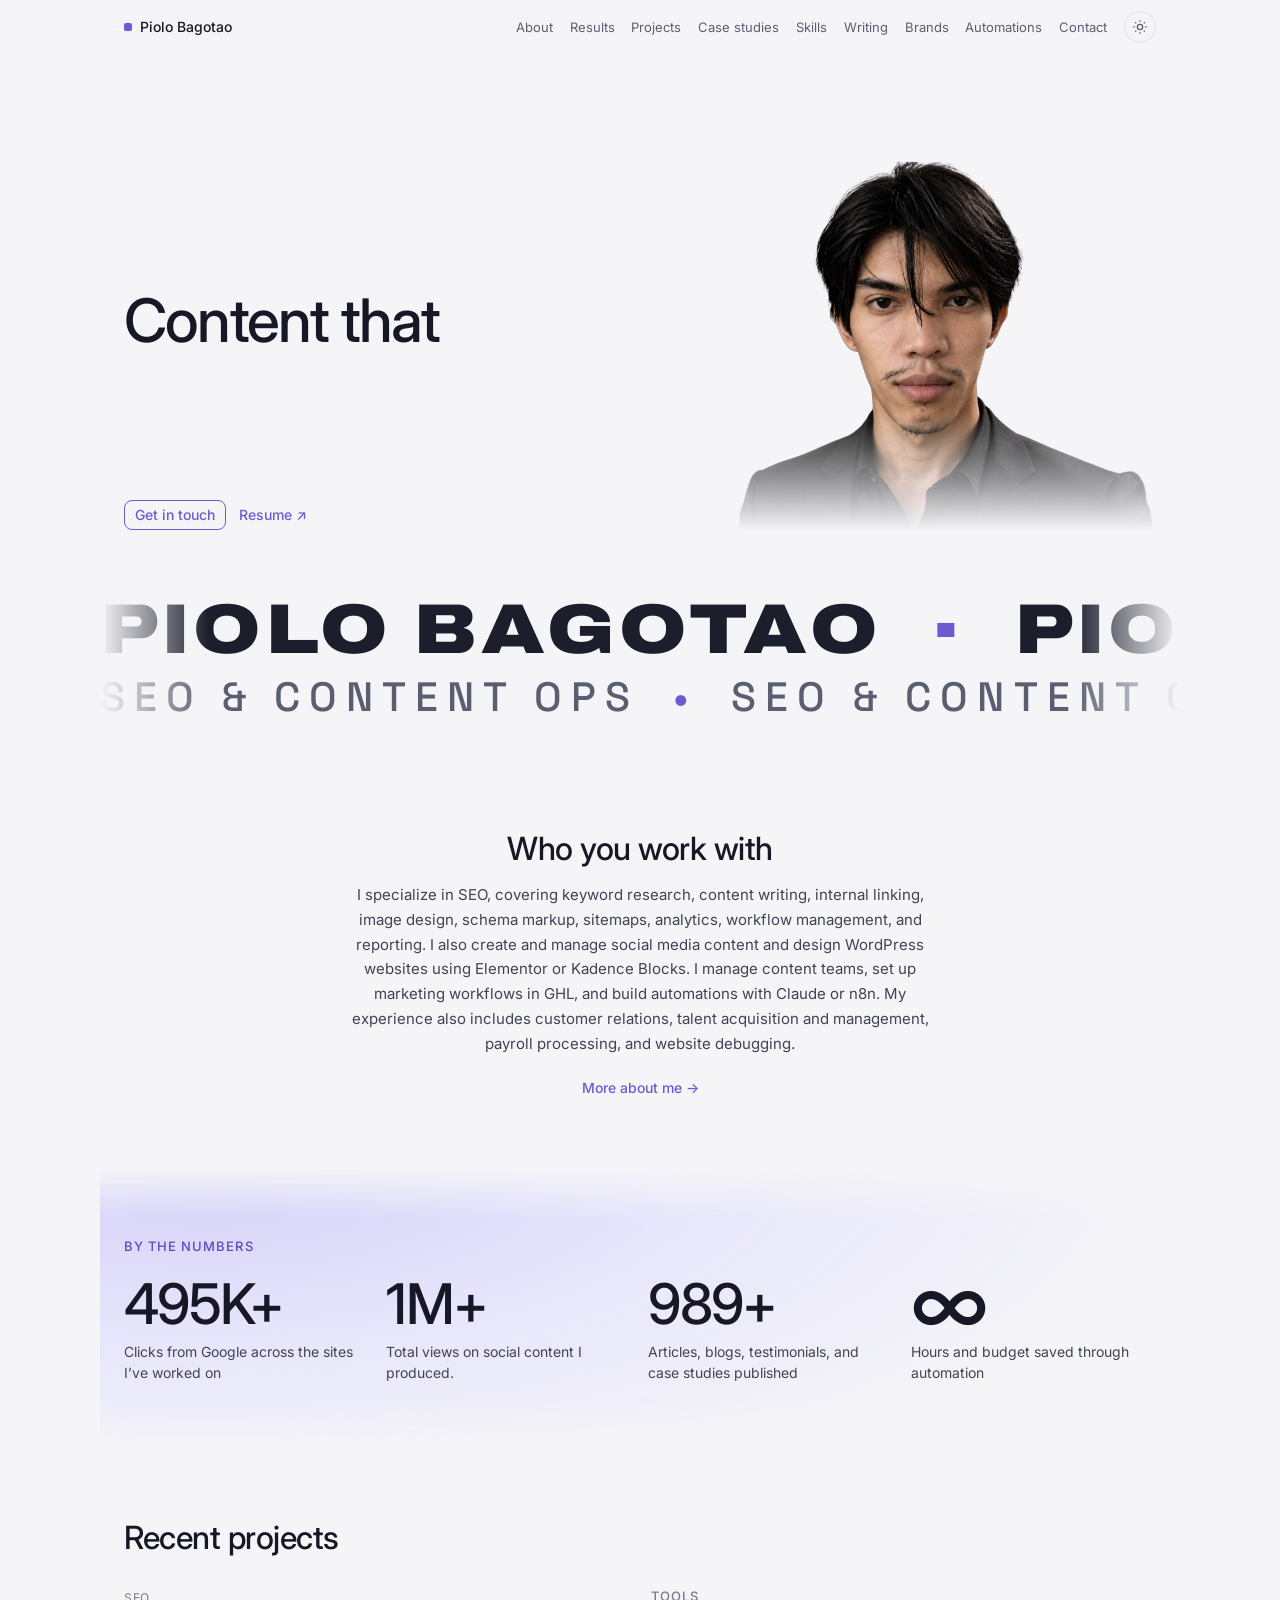
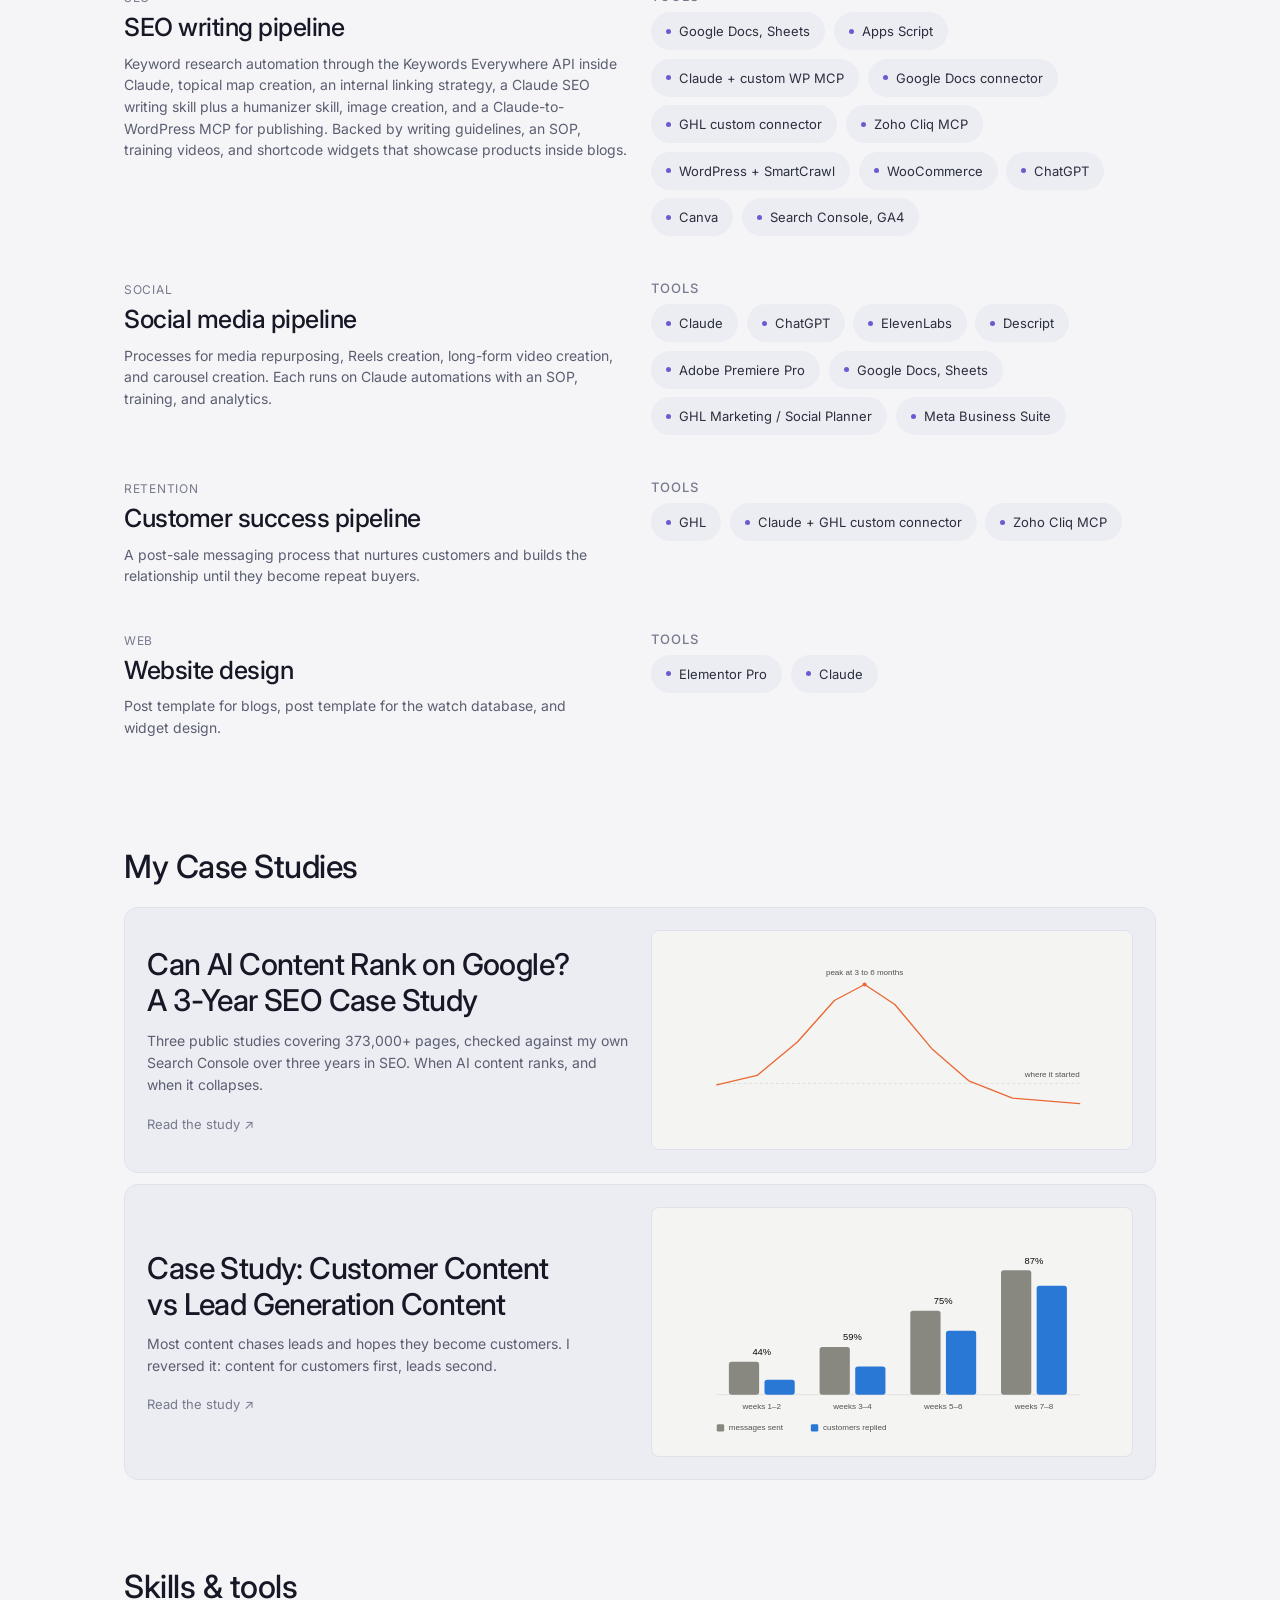
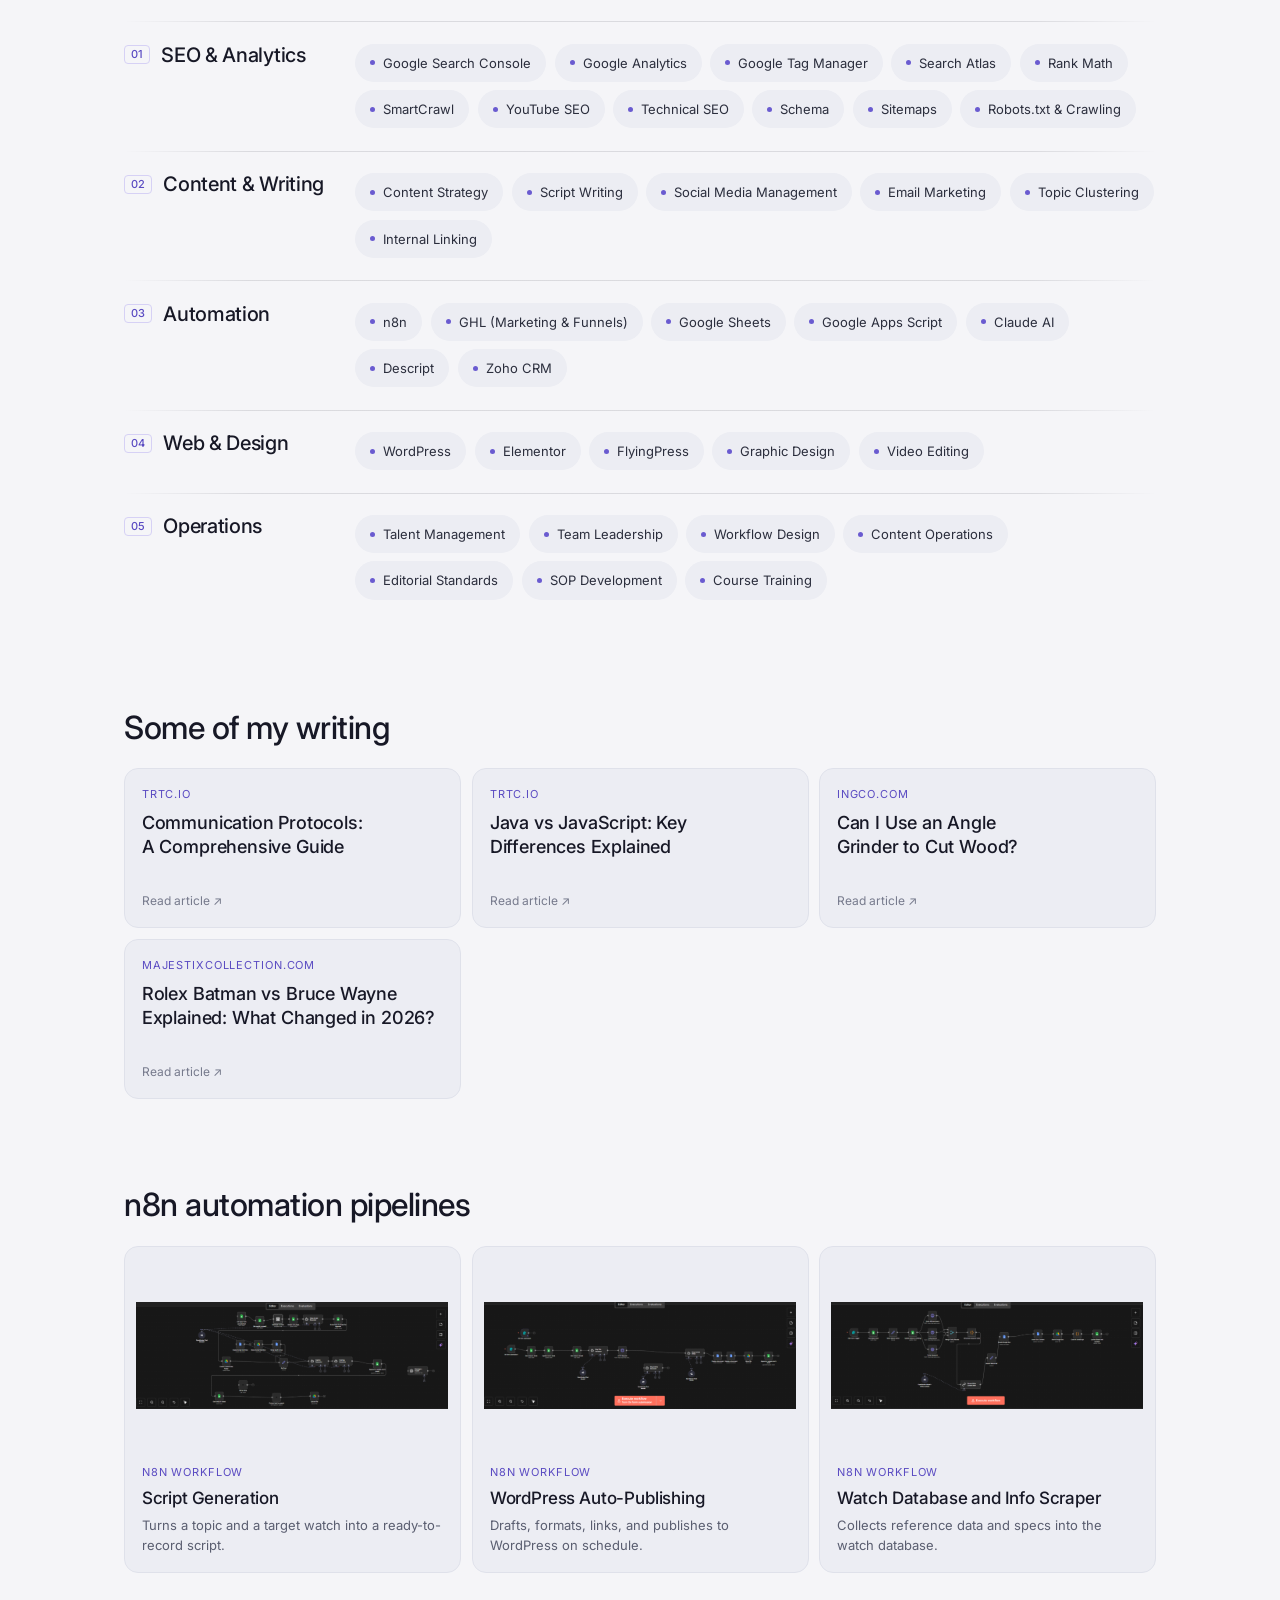
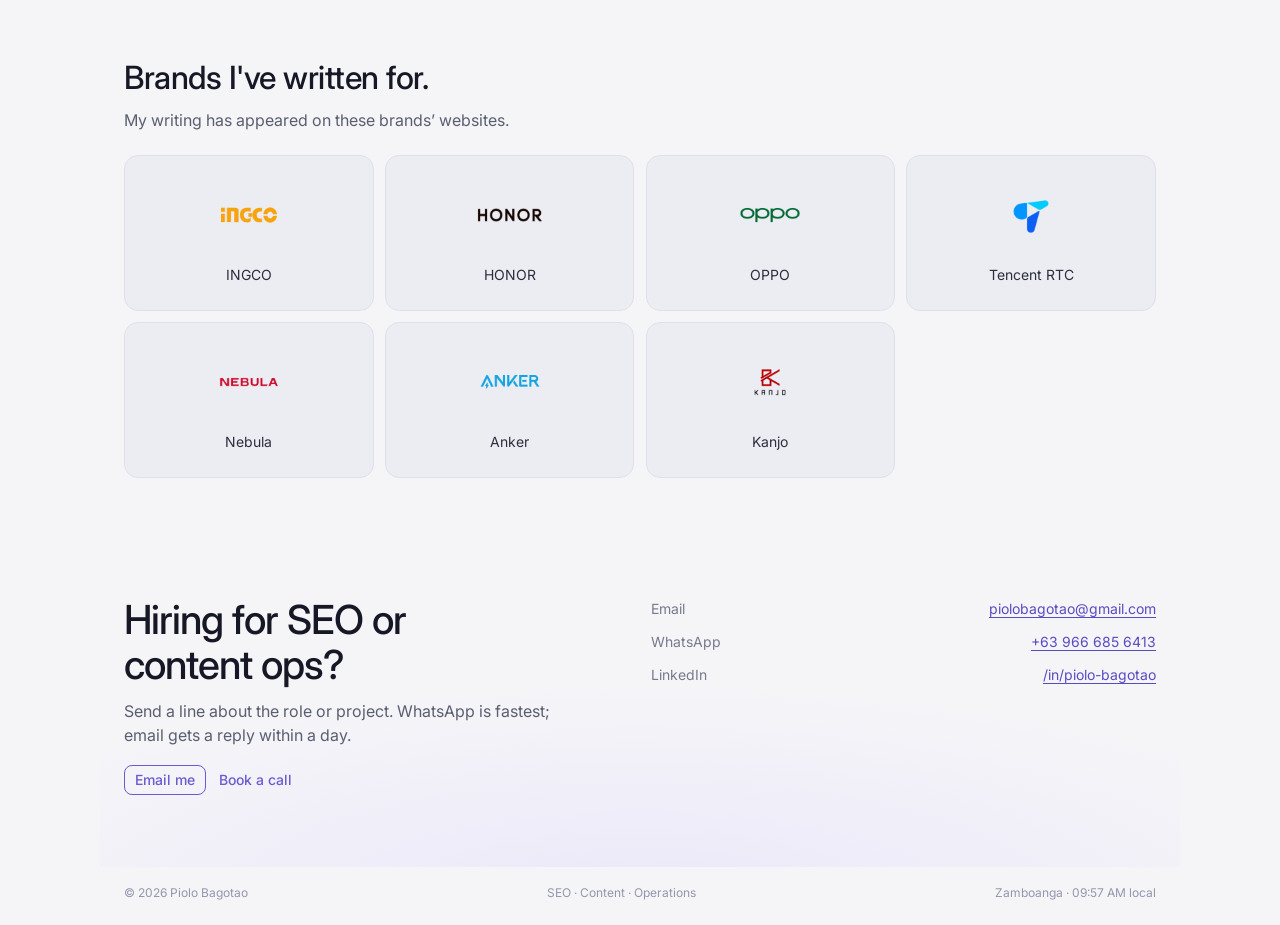
==== commit c21fc7ea: "Publish the latest four-page portfolio redesign Replace the homepage using the latest supplied desig" ====
--- a/index.html
+++ b/index.html
@@ -1,1889 +1,367 @@
 <!DOCTYPE html>
-<html lang="en" data-theme="dark">
-<head>
-<meta charset="UTF-8" />
-<meta name="viewport" content="width=device-width, initial-scale=1.0" />
-<title>Piolo Bagotao | Content Writer &amp; SEO Specialist</title>
-<meta name="description" content="Content writer and SEO specialist based in Zamboanga, Philippines. Browse my writing, client results, and work experience." />
-
-<link rel="preconnect" href="https://fonts.googleapis.com" />
-<link rel="preconnect" href="https://fonts.gstatic.com" crossorigin />
-<link href="https://fonts.googleapis.com/css2?family=Inter:wght@300;400;500;600;700;800;900&family=Instrument+Serif:ital@0;1&display=swap" rel="stylesheet" />
-
-<script>
-  (function() {
-    try {
-      var saved = localStorage.getItem('pb-theme-modern');
-      if (saved === 'dark' || saved === 'light') {
-        document.documentElement.setAttribute('data-theme', saved);
-      }
-    } catch(e) {}
-  })();
-</script>
-
-<style>
-  :root {
-    --bg: #0a0a0c;
-    --bg-1: #111114;
-    --bg-2: #16161a;
-    --bg-elev: #131316;
-    --bg-card: #17171b;
-    --border: #25252c;
-    --border-strong: #34343c;
-    --ink: #f5f5f7;
-    --ink-soft: #a1a1aa;
-    --ink-muted: #71717a;
-    --ink-faint: #3f3f46;
-    --accent: #f59e0b;
-    --accent-hi: #fbbf24;
-    --accent-soft: rgba(245, 158, 11, 0.10);
-    --accent-glow: rgba(245, 158, 11, 0.22);
-    --good: #34d399;
-    --shadow-lift: 0 24px 60px -20px rgba(0,0,0,0.7), 0 8px 16px -8px rgba(0,0,0,0.4);
-    --sans: 'Inter', -apple-system, BlinkMacSystemFont, system-ui, sans-serif;
-    --serif: 'Instrument Serif', Georgia, serif;
-    --maxw: 1240px;
-    --ease: cubic-bezier(0.22, 0.61, 0.36, 1);
-    --ease-expo: cubic-bezier(0.16, 1, 0.3, 1);
-  }
-  [data-theme="light"] {
-    --bg: #faf9f6;
-    --bg-1: #f1efea;
-    --bg-2: #e6e3dc;
-    --bg-elev: #ffffff;
-    --bg-card: #ffffff;
-    --border: #e7e3da;
-    --border-strong: #d3cec1;
-    --ink: #18181b;
-    --ink-soft: #3f3f46;
-    --ink-muted: #57575e;
-    --ink-faint: #a1a1aa;
-    --accent: #c2410c;
-    --accent-hi: #ea580c;
-    --accent-soft: rgba(194, 65, 12, 0.08);
-    --accent-glow: rgba(194, 65, 12, 0.16);
-    --shadow-lift: 0 24px 60px -20px rgba(20,15,5,0.18), 0 8px 16px -8px rgba(20,15,5,0.06);
-  }
-
-  * { box-sizing: border-box; margin: 0; padding: 0; }
-  html { scroll-behavior: smooth; }
-  body {
-    font-family: var(--sans);
-    background: var(--bg);
-    color: var(--ink);
-    font-size: 16px;
-    line-height: 1.55;
-    -webkit-font-smoothing: antialiased;
-    position: relative;
-    overflow-x: hidden;
-    font-feature-settings: 'ss01';
-    transition: background 0.35s ease, color 0.35s ease;
-  }
-
-  /* Ambient noise + dot grid */
-  body::before {
-    content: ""; position: fixed; inset: 0; pointer-events: none; z-index: 0;
-    background-image: radial-gradient(circle, var(--ink-faint) 1px, transparent 1px);
-    background-size: 32px 32px;
-    opacity: 0.16;
-    mask-image: linear-gradient(180deg, transparent 0%, black 10%, black 90%, transparent 100%);
-  }
-  [data-theme="light"] body::before { opacity: 0.5; }
-
-  /* Cursor glow */
-  .cursor-glow {
-    position: fixed; inset: 0; pointer-events: none; z-index: 0;
-    background: radial-gradient(620px circle at var(--cx, 50%) var(--cy, 50%), var(--accent-glow), transparent 55%);
-    opacity: 0;
-    transition: opacity 0.7s var(--ease-expo);
-  }
-  .cursor-glow.active { opacity: 1; }
-
-  .wrap { max-width: var(--maxw); margin: 0 auto; padding: 0 32px; position: relative; z-index: 2; }
-  a { color: inherit; text-decoration: none; }
-  img { max-width: 100%; display: block; }
-
-  /* Type system */
-  h1, h2, h3, h4 { font-family: var(--sans); font-weight: 700; letter-spacing: -0.025em; line-height: 1.05; }
-  .serif { font-family: var(--serif); font-weight: 400; font-style: italic; letter-spacing: -0.01em; }
-
-  /* Scroll progress */
-  .progress { position: fixed; top: 0; left: 0; height: 2px; width: 100%; z-index: 200; pointer-events: none; }
-  .progress::before { content: ""; display: block; height: 100%; width: 100%; background: linear-gradient(90deg, var(--accent), var(--accent-hi)); transform: scaleX(var(--p, 0)); transform-origin: left; transition: transform 0.05s linear; box-shadow: 0 0 14px var(--accent-glow); }
-
-  /* Section base */
-  section { padding: 96px 0; position: relative; }
-  section.bordered { border-top: 1px solid var(--border); }
-  .section-head { margin-bottom: 56px; max-width: 760px; }
-  .eyebrow { display: inline-flex; align-items: center; gap: 10px; font-size: 12px; color: var(--accent); margin-bottom: 18px; font-weight: 500; letter-spacing: 0.04em; text-transform: uppercase; }
-  .eyebrow::before { content: ""; width: 22px; height: 1px; background: var(--accent); }
-  .section-title { font-size: clamp(36px, 5vw, 56px); font-weight: 700; letter-spacing: -0.035em; line-height: 1.05; color: var(--ink); }
-  .section-title .ac { color: var(--accent); }
-  .section-title .it { font-family: var(--serif); font-style: italic; font-weight: 400; color: var(--accent); letter-spacing: -0.01em; padding: 0 0.04em; }
-  .section-title .it.dim { color: var(--ink); }
-  .section-lead { font-size: 17px; color: var(--ink-soft); max-width: 580px; margin-top: 20px; line-height: 1.6; }
-
-  /* Reveal */
-  .reveal { opacity: 0; transform: translateY(28px); transition: opacity 1s var(--ease-expo), transform 1s var(--ease-expo); }
-  .reveal.in { opacity: 1; transform: none; }
-  .stagger > * { opacity: 0; transform: translateY(20px); transition: opacity 0.85s var(--ease-expo), transform 0.85s var(--ease-expo); }
-  .stagger.in > * { opacity: 1; transform: none; }
-  .stagger.in > *:nth-child(1) { transition-delay: 0.04s; }
-  .stagger.in > *:nth-child(2) { transition-delay: 0.10s; }
-  .stagger.in > *:nth-child(3) { transition-delay: 0.16s; }
-  .stagger.in > *:nth-child(4) { transition-delay: 0.22s; }
-  .stagger.in > *:nth-child(5) { transition-delay: 0.28s; }
-  .stagger.in > *:nth-child(6) { transition-delay: 0.34s; }
-  .stagger.in > *:nth-child(7) { transition-delay: 0.40s; }
-
-  /* Letter-stagger reveal for hero */
-  .letters .ltr { display: inline-block; opacity: 0; transform: translateY(0.6em) rotateX(-90deg); transform-origin: bottom; transition: opacity 0.9s var(--ease-expo), transform 0.9s var(--ease-expo); will-change: transform, opacity; }
-  .letters.in .ltr { opacity: 1; transform: none; }
-
-  /* Image clip-reveal */
-  .img-reveal { position: relative; overflow: hidden; }
-  .img-reveal img, .img-reveal .ph { transform: scale(1.12); transition: transform 1.4s var(--ease-expo), filter 0.6s ease; }
-  .img-reveal.in img, .img-reveal.in .ph { transform: scale(1); }
-  .img-reveal::after { content: ""; position: absolute; inset: 0; background: var(--accent); transform-origin: left; transition: transform 1.1s var(--ease-expo); z-index: 2; pointer-events: none; }
-  .img-reveal.in::after { transform: scaleX(0); transform-origin: right; }
-
-  /* ============ NAV ============ */
-  nav.top { position: sticky; top: 0; z-index: 100; background: transparent; border-bottom: 1px solid transparent; transition: background 0.3s ease, border-color 0.3s ease, backdrop-filter 0.3s ease; }
-  nav.top.scrolled { background: rgba(10, 10, 12, 0.72); backdrop-filter: blur(18px) saturate(160%); -webkit-backdrop-filter: blur(18px) saturate(160%); border-bottom: 1px solid var(--border); }
-  [data-theme="light"] nav.top.scrolled { background: rgba(250, 249, 246, 0.82); }
-  nav.top .wrap { display: flex; align-items: center; justify-content: space-between; padding: 18px 32px; transition: padding 0.3s ease; }
-  nav.top.scrolled .wrap { padding-top: 12px; padding-bottom: 12px; }
-  .brand { display: inline-flex; align-items: center; gap: 10px; font-weight: 600; font-size: 16px; color: var(--ink); letter-spacing: -0.01em; }
-  .brand .b-dot { width: 8px; height: 8px; border-radius: 50%; background: var(--accent); box-shadow: 0 0 14px var(--accent); animation: pulseDot 2.2s ease-in-out infinite; }
-  @keyframes pulseDot { 0%, 100% { transform: scale(1); opacity: 1; } 50% { transform: scale(0.7); opacity: 0.7; } }
-  .nav-right { display: flex; align-items: center; gap: 10px; }
-  .nav-links { display: flex; gap: 2px; }
-  .nav-link { padding: 8px 14px; font-size: 14px; color: var(--ink-soft); border-radius: 8px; transition: all 0.2s ease; }
-  .nav-link:hover { color: var(--ink); background: var(--bg-1); }
-  @media (max-width: 860px) { .nav-links { display: none; } }
-  .pill { display: inline-flex; align-items: center; gap: 8px; padding: 7px 14px 7px 12px; border: 1px solid var(--border); background: var(--bg-elev); border-radius: 999px; font-size: 13px; color: var(--ink-soft); transition: all 0.25s ease; }
-  .pill:hover { border-color: var(--border-strong); color: var(--ink); }
-  .pill .live { width: 7px; height: 7px; border-radius: 50%; background: var(--good); box-shadow: 0 0 0 0 rgba(52,211,153,0.5); animation: livePulse 2.4s ease-out infinite; }
-  @keyframes livePulse { 0% { box-shadow: 0 0 0 0 rgba(52,211,153,0.55); } 70% { box-shadow: 0 0 0 10px rgba(52,211,153,0); } 100% { box-shadow: 0 0 0 0 rgba(52,211,153,0); } }
-  .theme-btn { width: 34px; height: 34px; border-radius: 8px; border: 1px solid var(--border); background: var(--bg-elev); color: var(--ink-soft); cursor: pointer; padding: 0; display: inline-flex; align-items: center; justify-content: center; transition: all 0.25s ease; }
-  .theme-btn:hover { color: var(--accent); border-color: var(--border-strong); }
-  .theme-btn svg { width: 15px; height: 15px; }
-  [data-theme="dark"] .theme-btn .sun { display: block; } [data-theme="dark"] .theme-btn .moon { display: none; }
-  [data-theme="light"] .theme-btn .sun { display: none; } [data-theme="light"] .theme-btn .moon { display: block; }
-
-  /* ============ HERO ============ */
-  .hero { padding: 100px 0 80px; }
-  .hero-grid { display: grid; grid-template-columns: 1fr 260px; gap: 64px; align-items: center; }
-  @media (max-width: 980px) { .hero-grid { grid-template-columns: 1fr; gap: 48px; } }
-  .hero-flag { display: inline-flex; align-items: center; gap: 10px; padding: 7px 14px 7px 10px; border: 1px solid var(--border); border-radius: 999px; font-size: 13px; color: var(--ink-soft); margin-bottom: 32px; background: var(--bg-elev); transition: all 0.3s ease; }
-  .hero-flag:hover { border-color: var(--accent); color: var(--ink); }
-  .hero-flag .live { width: 7px; height: 7px; border-radius: 50%; background: var(--good); box-shadow: 0 0 8px var(--good); }
-  .hero-flag .sep { color: var(--ink-faint); }
-  .hero-name { font-size: clamp(54px, 9.5vw, 132px); font-weight: 700; letter-spacing: -0.045em; line-height: 0.92; margin-bottom: 32px; color: var(--ink); }
-  .hero-name .it { font-family: var(--serif); font-style: italic; font-weight: 400; color: var(--accent); letter-spacing: -0.02em; }
-  .hero-tag { font-size: 19px; max-width: 540px; color: var(--ink-soft); margin-bottom: 36px; line-height: 1.6; }
-  .hero-tag b { color: var(--ink); font-weight: 500; }
-
-  .cta-row { display: flex; gap: 12px; flex-wrap: wrap; align-items: center; margin-bottom: 36px; }
-  .btn { position: relative; display: inline-flex; align-items: center; gap: 10px; padding: 14px 22px; border: 1px solid var(--border); background: var(--bg-elev); color: var(--ink); border-radius: 999px; font-size: 14px; font-weight: 500; transition: all 0.3s var(--ease-expo); cursor: pointer; overflow: hidden; }
-  .btn::before { content: ""; position: absolute; inset: 0; background: linear-gradient(135deg, var(--accent), var(--accent-hi)); opacity: 0; transition: opacity 0.4s ease; z-index: -1; }
-  .btn:hover { border-color: var(--border-strong); transform: translateY(-2px); }
-  .btn.primary { background: var(--ink); color: var(--bg); border-color: var(--ink); }
-  .btn.primary:hover { background: var(--accent); border-color: var(--accent); color: #14140a; box-shadow: 0 12px 32px var(--accent-glow); }
-  .btn svg { width: 15px; height: 15px; transition: transform 0.3s var(--ease-expo); }
-  .btn:hover svg { transform: translateX(2px); }
-  .btn.magnetic { transition: transform 0.2s var(--ease-expo), border-color 0.3s ease, background 0.3s ease, box-shadow 0.3s ease, color 0.3s ease; }
-
-  .hero-meta { display: flex; flex-direction: column; gap: 14px; padding-top: 28px; border-top: 1px solid var(--border); max-width: 540px; }
-  .hero-meta-row { display: grid; grid-template-columns: 110px 1fr; gap: 16px; font-size: 14px; align-items: center; }
-  .hero-meta-label { font-size: 11px; letter-spacing: 0.1em; text-transform: uppercase; color: var(--ink-muted); }
-  .hero-meta-val { color: var(--ink-soft); display: inline-flex; align-items: center; gap: 8px; }
-  .hero-meta-val .live { display: inline-block; width: 7px; height: 7px; border-radius: 50%; background: var(--good); box-shadow: 0 0 0 0 rgba(52,211,153,0.5); animation: livePulse 2.4s ease-out infinite; }
-
-  /* Hero portrait */
-  .portrait-wrap {
-    position: relative;
-    aspect-ratio: 1 / 1;
-    border-radius: 18px;
-    overflow: hidden;
-    background: var(--bg-elev);
-    transform: rotate(2deg) translateZ(0);
-    transition: transform 0.6s var(--ease-expo);
-  }
-  .portrait-wrap:hover { transform: rotate(0deg) scale(1.02); }
-  .portrait-wrap::after { content: ""; position: absolute; inset: 0; background: linear-gradient(180deg, transparent 50%, rgba(0,0,0,0.4)); pointer-events: none; opacity: 0.5; }
-  .portrait-wrap img { width: 100%; height: 100%; object-fit: cover; }
-  .portrait-wrap .ph {
-    position: absolute; inset: 0;
-    display: flex; align-items: center; justify-content: center;
-    background:
-      radial-gradient(circle at 30% 20%, var(--accent-soft), transparent 60%),
-      linear-gradient(135deg, var(--bg-2), var(--bg-1));
-    font-family: var(--serif); font-size: 140px; font-style: italic; color: var(--accent); line-height: 1;
-  }
-  .portrait-badge { position: absolute; bottom: 16px; left: 16px; display: inline-flex; align-items: center; gap: 8px; padding: 8px 14px; background: rgba(20,20,22,0.7); backdrop-filter: blur(12px); -webkit-backdrop-filter: blur(12px); border: 1px solid rgba(255,255,255,0.1); border-radius: 999px; font-size: 12px; color: #fff; z-index: 3; }
-  .portrait-badge .live { width: 7px; height: 7px; border-radius: 50%; background: var(--good); box-shadow: 0 0 8px var(--good); }
-
-  /* ============ STATS ============ */
-  .stats-grid { display: grid; grid-template-columns: repeat(4, 1fr); gap: 14px; perspective: 1400px; }
-  @media (max-width: 880px) { .stats-grid { grid-template-columns: repeat(2, 1fr); } }
-  @media (max-width: 480px) { .stats-grid { grid-template-columns: 1fr; } }
-  .stat {
-    position: relative;
-    padding: 30px 26px 26px;
-    border: 1px solid var(--border);
-    border-radius: 16px;
-    background: var(--bg-card);
-    overflow: hidden;
-    transform-style: preserve-3d;
-    transform: rotateX(var(--rx, 0deg)) rotateY(var(--ry, 0deg)) translateY(var(--ty, 0));
-    transition: transform 0.6s var(--ease-expo), border-color 0.4s ease, box-shadow 0.5s var(--ease-expo);
-    cursor: default;
-  }
-  .stat.hovering { transition: transform 0.1s linear, border-color 0.4s ease, box-shadow 0.4s ease; }
-  .stat::before { content: ""; position: absolute; inset: -1px; pointer-events: none; border-radius: inherit; background: radial-gradient(360px circle at var(--mx, 50%) var(--my, 50%), var(--accent-glow), transparent 55%); opacity: 0; transition: opacity 0.4s var(--ease-expo); z-index: 0; }
-  .stat:hover::before { opacity: 1; }
-  .stat:hover { --ty: -8px; border-color: var(--accent); box-shadow: var(--shadow-lift); }
-  .stat > * { position: relative; z-index: 1; }
-  .stat-tag { display: inline-flex; align-items: center; gap: 8px; font-size: 11px; letter-spacing: 0.08em; color: var(--ink-muted); text-transform: uppercase; margin-bottom: 24px; }
-  .stat-tag::before { content: ""; width: 6px; height: 6px; border-radius: 50%; background: var(--accent); }
-  .stat-num { font-size: 64px; font-weight: 700; letter-spacing: -0.04em; line-height: 1; color: var(--ink); margin-bottom: 4px; font-variant-numeric: tabular-nums; }
-  .stat-num .sup { font-size: 32px; color: var(--accent); vertical-align: top; margin-left: 2px; font-family: var(--serif); font-style: italic; font-weight: 400; }
-  .stat-infinite { font-family: var(--serif); font-style: italic; font-weight: 400; font-size: 92px; color: var(--accent); line-height: 0.85; }
-  .stat-infinite .infty { display: inline-block; animation: inftyFloat 4s ease-in-out infinite; transform-origin: center; }
-  @keyframes inftyFloat { 0%, 100% { transform: scale(1) rotate(0deg); } 50% { transform: scale(1.05) rotate(-2deg); } }
-  .stat-label { font-size: 13px; color: var(--ink-soft); margin-top: 16px; line-height: 1.55; }
-
-  /* ============ ABOUT ============ */
-  .about-grid { display: grid; grid-template-columns: 1.3fr 1fr; gap: 64px; align-items: start; }
-  @media (max-width: 880px) { .about-grid { grid-template-columns: 1fr; gap: 32px; } }
-  .about-text { font-size: 18px; line-height: 1.7; color: var(--ink-soft); }
-  .about-text b { color: var(--ink); font-weight: 500; }
-  .about-pull {
-    font-family: var(--serif); font-style: italic; font-size: 30px;
-    line-height: 1.25; color: var(--ink);
-    padding: 12px 0 12px 28px;
-    border-left: 2px solid var(--accent);
-    letter-spacing: -0.01em;
-  }
-  .about-pull .ac { color: var(--accent); }
-  .about-meta { margin-top: 32px; display: grid; grid-template-columns: 1fr 1fr; gap: 16px 32px; }
-  .about-meta dt { font-size: 11px; letter-spacing: 0.1em; text-transform: uppercase; color: var(--ink-muted); margin-bottom: 4px; }
-  .about-meta dd { font-size: 14px; color: var(--ink); }
-
-  /* ============ RESULTS ============ */
-  .results-grid { display: grid; grid-template-columns: repeat(2, 1fr); gap: 20px; }
-  @media (max-width: 880px) { .results-grid { grid-template-columns: 1fr; } }
-  .result {
-    position: relative;
-    border: 1px solid var(--border);
-    border-radius: 16px;
-    overflow: hidden;
-    background: var(--bg-card);
-    transition: all 0.4s var(--ease-expo);
-    cursor: zoom-in;
-  }
-  .result:hover { transform: translateY(-6px); border-color: var(--accent); box-shadow: var(--shadow-lift); }
-  .result-img { aspect-ratio: 16 / 10; position: relative; overflow: hidden; }
-  .result-img img { width: 100%; height: 100%; object-fit: cover; transition: transform 0.7s var(--ease-expo); }
-  .result:hover .result-img img { transform: scale(1.06); }
-  .result-img .ph {
-    position: absolute; inset: 0;
-    background: linear-gradient(135deg, var(--bg-2), var(--bg-1));
-    display: flex; flex-direction: column; align-items: center; justify-content: center; gap: 8px;
-  }
-  .result-img .ph .plus { font-family: var(--serif); font-style: italic; font-size: 56px; color: var(--accent); line-height: 1; opacity: 0.5; }
-  .result-img .ph .lbl { font-size: 11px; letter-spacing: 0.18em; text-transform: uppercase; color: var(--ink-muted); }
-  .result-foot { padding: 18px 22px; display: flex; justify-content: space-between; align-items: center; border-top: 1px solid var(--border); }
-  .result-foot .name { font-size: 14px; color: var(--ink); }
-  .result-caption { margin-top: 6px; font-size: 13px; line-height: 1.5; color: var(--ink-soft); }
-  .result-foot { gap: 12px; }
-  .result-foot .tag { flex-shrink: 0; }
-  .result-foot .tag { font-size: 11px; color: var(--accent); padding: 4px 10px; background: var(--accent-soft); border-radius: 999px; }
-
-  /* ============ EXPERIENCE ============ */
-  .exp-list { display: flex; flex-direction: column; }
-  .exp-row {
-    display: grid; grid-template-columns: 56px 1.2fr 1fr 170px; gap: 28px;
-    padding: 28px 0; border-bottom: 1px solid var(--border);
-    align-items: baseline; transition: padding 0.4s var(--ease-expo), background 0.3s ease; position: relative;
-  }
-  .exp-row:last-child { border-bottom: none; }
-  .exp-row::before { content: ""; position: absolute; left: -16px; top: 0; bottom: 0; width: 2px; background: var(--accent); transform: scaleY(0); transform-origin: top; transition: transform 0.5s var(--ease-expo); }
-  .exp-row:hover { padding-left: 16px; }
-  .exp-row:hover::before { transform: scaleY(0.85); }
-  .exp-idx { font-size: 12px; color: var(--ink-muted); letter-spacing: 0.06em; }
-  .exp-role { font-size: 22px; font-weight: 600; color: var(--ink); letter-spacing: -0.015em; }
-  .exp-co { font-size: 14px; color: var(--ink-soft); }
-  .exp-co small { display: block; font-size: 11px; letter-spacing: 0.1em; text-transform: uppercase; color: var(--ink-muted); margin-top: 6px; }
-  .exp-date { text-align: right; font-size: 12px; color: var(--ink-muted); letter-spacing: 0.04em; }
-  .exp-date .now { display: inline-block; margin-left: 8px; padding: 3px 8px; border-radius: 999px; background: var(--accent-soft); color: var(--accent); font-size: 10px; letter-spacing: 0.1em; text-transform: uppercase; }
-  @media (max-width: 820px) { .exp-row { grid-template-columns: 1fr; gap: 8px; padding: 22px 0; } .exp-date { text-align: left; } .exp-row:hover { padding-left: 16px; } }
-
-  /* ============ PROCESS FLOW (sidebar + panel) ============ */
-  .flow-wrap { position: relative; }
-  .proc-grid { display: grid; grid-template-columns: 300px 1fr; gap: 28px; align-items: start; }
-  @media (max-width: 980px) { .proc-grid { grid-template-columns: 1fr; gap: 18px; } }
-  .proc-list { display: flex; flex-direction: column; gap: 6px; }
-  .proc-step {
-    display: grid; grid-template-columns: 48px 1fr 16px;
-    align-items: center; gap: 14px;
-    padding: 16px 18px;
-    border: 1px solid var(--border); border-radius: 12px;
-    background: var(--bg-card);
-    cursor: pointer; font: inherit;
-    text-align: left;
-    color: inherit;
-    position: relative; overflow: hidden;
-    transition: border-color 0.3s ease, background 0.3s ease, transform 0.3s var(--ease-expo);
-  }
-  .proc-step::before {
-    content: ""; position: absolute; left: 0; top: 0; bottom: 0; width: 3px;
-    background: var(--accent);
-    transform: scaleY(0); transform-origin: center;
-    transition: transform 0.4s var(--ease-expo);
-  }
-  .proc-step:hover { border-color: var(--border-strong); transform: translateX(2px); }
-  .proc-step.active { border-color: var(--accent); background: var(--accent-soft); }
-  .proc-step.active::before { transform: scaleY(0.6); }
-  .proc-num {
-    font-family: var(--serif); font-style: italic; font-size: 26px; line-height: 1;
-    color: var(--ink-faint); transition: color 0.3s ease;
-    text-align: center;
-  }
-  .proc-step.active .proc-num { color: var(--accent); }
-  .proc-name {
-    font-size: 16px; font-weight: 500; color: var(--ink-soft);
-    letter-spacing: -0.01em; transition: color 0.3s ease;
-  }
-  .proc-step.active .proc-name { color: var(--ink); font-weight: 600; }
-  .proc-arrow {
-    color: var(--ink-faint); display: inline-flex; align-items: center;
-    opacity: 0; transform: translateX(-6px);
-    transition: opacity 0.35s var(--ease-expo), transform 0.35s var(--ease-expo), color 0.3s ease;
-  }
-  .proc-arrow svg { width: 14px; height: 14px; }
-  .proc-step:hover .proc-arrow { opacity: 0.5; transform: translateX(0); }
-  .proc-step.active .proc-arrow { opacity: 1; color: var(--accent); transform: translateX(0); }
-
-  /* Panel (kept from before, slimmed) */
-  .flow-panel {
-    position: relative;
-    padding: 36px;
-    border: 1px solid var(--border);
-    border-radius: 20px;
-    background: linear-gradient(135deg, var(--bg-card) 0%, var(--bg-1) 100%);
-    display: grid; grid-template-columns: 200px 1fr; gap: 40px;
-    overflow: hidden;
-    min-height: 360px;
-  }
-  .flow-panel::before {
-    content: ""; position: absolute; inset: 0;
-    background: radial-gradient(500px circle at 0% 0%, var(--accent-soft), transparent 50%);
-    pointer-events: none; opacity: 0.7;
-  }
-  .flow-progress {
-    position: absolute; left: 0; right: 0; top: 0;
-    height: 2px; background: var(--border);
-    overflow: hidden; border-radius: 20px 20px 0 0;
-  }
-  .flow-progress::after {
-    content: ""; display: block; height: 100%;
-    background: linear-gradient(90deg, var(--accent), var(--accent-hi));
-    transform: scaleX(0); transform-origin: left;
-    transition: transform 0.1s linear;
-    box-shadow: 0 0 12px var(--accent-glow);
-  }
-  .flow-progress.running::after { animation: flowProg 3.2s linear forwards; }
-  @keyframes flowProg { from { transform: scaleX(0); } to { transform: scaleX(1); } }
-  .flow-panel-left { position: relative; z-index: 1; display: flex; flex-direction: column; align-items: flex-start; gap: 20px; }
-  .flow-panel-num {
-    font-family: var(--serif); font-style: italic; font-size: 110px; line-height: 0.85;
-    color: var(--accent); letter-spacing: -0.04em;
-    transition: opacity 0.45s var(--ease-expo), transform 0.45s var(--ease-expo);
-  }
-  .flow-icon-big {
-    width: 84px; height: 84px; border-radius: 18px;
-    border: 1px solid var(--border);
-    background: var(--bg-elev);
-    display: flex; align-items: center; justify-content: center;
-    color: var(--accent);
-    transition: opacity 0.45s var(--ease-expo), transform 0.55s var(--ease-expo), border-color 0.4s ease;
-  }
-  .flow-icon-big svg { width: 36px; height: 36px; }
-  .flow-panel-body { position: relative; z-index: 1; transition: opacity 0.45s var(--ease-expo), transform 0.45s var(--ease-expo); }
-  .flow-panel-body h4 { font-size: 26px; font-weight: 600; color: var(--ink); margin-bottom: 12px; letter-spacing: -0.02em; }
-  .flow-panel-body > p { font-size: 15.5px; color: var(--ink-soft); line-height: 1.65; max-width: 56ch; margin-bottom: 22px; }
-  .flow-bullets { display: grid; grid-template-columns: repeat(3, 1fr); gap: 14px; margin-bottom: 18px; }
-  .flow-bullet {
-    display: flex; align-items: flex-start; gap: 10px;
-    padding: 12px 14px;
-    border: 1px solid var(--border); border-radius: 10px;
-    background: rgba(255,255,255,0.02);
-    font-size: 13px; color: var(--ink-soft); line-height: 1.45;
-    transition: border-color 0.3s ease, background 0.3s ease;
-  }
-  [data-theme="light"] .flow-bullet { background: rgba(0,0,0,0.015); }
-  .flow-bullet:hover { border-color: var(--accent); background: var(--accent-soft); }
-  .flow-bullet .check { flex-shrink: 0; width: 14px; height: 14px; color: var(--accent); margin-top: 2px; }
-  .flow-tags { display: flex; gap: 6px; flex-wrap: wrap; }
-  .flow-tag {
-    display: inline-block; padding: 4px 10px;
-    border: 1px solid var(--border); border-radius: 999px;
-    background: var(--bg); font-size: 11px; color: var(--ink-muted);
-    letter-spacing: 0.04em; transition: all 0.3s ease;
-  }
-  .flow-tag:hover { border-color: var(--accent); color: var(--accent); }
-  .flow-outcome {
-    display: flex; align-items: center; gap: 14px;
-    padding: 14px 18px;
-    border: 1px solid var(--accent-soft);
-    border-left: 3px solid var(--accent);
-    border-radius: 10px;
-    background: var(--accent-soft);
-    margin-bottom: 18px;
-    transition: opacity 0.45s var(--ease-expo), transform 0.45s var(--ease-expo);
-  }
-  .flow-outcome .out-arrow {
-    width: 28px; height: 28px; border-radius: 50%;
-    background: var(--accent); color: #14140a;
-    display: inline-flex; align-items: center; justify-content: center;
-    flex-shrink: 0;
-  }
-  .flow-outcome .out-arrow svg { width: 14px; height: 14px; }
-  .flow-outcome .out-body { display: flex; flex-direction: column; gap: 2px; line-height: 1.35; }
-  .flow-outcome .out-label { font-size: 10px; letter-spacing: 0.14em; text-transform: uppercase; color: var(--accent); font-weight: 600; }
-  .flow-outcome .out-text { font-size: 14px; color: var(--ink); font-weight: 500; }
-  .flow-panel.swapping .flow-panel-num,
-  .flow-panel.swapping .flow-icon-big,
-  .flow-panel.swapping .flow-panel-body,
-  .flow-panel.swapping .flow-outcome { opacity: 0; transform: translateY(8px); }
-  .flow-panel.swapping .flow-icon-big { transform: translateY(8px) scale(0.92) rotate(-6deg); }
-
-  @media (max-width: 980px) {
-    .proc-list { flex-direction: row; overflow-x: auto; gap: 8px; padding-bottom: 6px; scrollbar-width: none; }
-    .proc-list::-webkit-scrollbar { display: none; }
-    .proc-step { flex: 0 0 auto; grid-template-columns: 36px 1fr; padding: 12px 16px; }
-    .proc-step .proc-arrow { display: none; }
-    .flow-panel { grid-template-columns: 1fr; gap: 24px; padding: 24px; }
-    .flow-panel-left { flex-direction: row; align-items: center; gap: 16px; }
-    .flow-panel-num { font-size: 72px; }
-    .flow-icon-big { width: 64px; height: 64px; }
-    .flow-icon-big svg { width: 28px; height: 28px; }
-    .flow-bullets { grid-template-columns: 1fr; gap: 8px; }
-  }
-
-  /* Legacy process layout */
-  .flow {
-    position: relative;
-    display: grid; grid-template-columns: repeat(5, 1fr); gap: 16px;
-    padding: 24px 0 8px;
-  }
-  .flow-line {
-    position: absolute;
-    top: 50px; left: 10%; right: 10%;
-    height: 1px;
-    background: repeating-linear-gradient(90deg, var(--border) 0 6px, transparent 6px 14px);
-    z-index: 0;
-  }
-  .flow-dot {
-    position: absolute; top: -3.5px;
-    width: 8px; height: 8px; border-radius: 50%;
-    background: var(--accent);
-    box-shadow: 0 0 14px var(--accent), 0 0 28px var(--accent-glow);
-    animation: flowDot 7.5s linear infinite;
-  }
-  @keyframes flowDot {
-    0%   { left: 0%; opacity: 0; transform: scale(0.6); }
-    6%   { opacity: 1; transform: scale(1); }
-    94%  { opacity: 1; transform: scale(1); }
-    100% { left: 100%; opacity: 0; transform: scale(0.6); }
-  }
-  .flow-step { position: relative; z-index: 1; text-align: center; padding: 0 8px; }
-  .flow-step .node {
-    width: 60px; height: 60px; border-radius: 50%;
-    border: 1px solid var(--border); background: var(--bg-card);
-    display: inline-flex; align-items: center; justify-content: center;
-    font-family: var(--serif); font-style: italic; font-size: 24px; color: var(--accent);
-    margin-bottom: 20px;
-    transition: transform 0.5s var(--ease-expo), border-color 0.4s ease, box-shadow 0.4s ease;
-    position: relative;
-  }
-  .flow-step .node::before {
-    content: ""; position: absolute; inset: -7px;
-    border-radius: 50%; border: 1px solid var(--accent);
-    opacity: 0; transform: scale(0.9);
-    transition: opacity 0.4s ease, transform 0.5s var(--ease-expo);
-  }
-  .flow-step:hover .node { border-color: var(--accent); transform: translateY(-6px) scale(1.06); }
-  .flow-step:hover .node::before { opacity: 0.4; transform: scale(1); }
-  .step-title { font-size: 17px; font-weight: 600; color: var(--ink); letter-spacing: -0.01em; margin-bottom: 8px; }
-  .step-desc { font-size: 13px; color: var(--ink-soft); line-height: 1.55; max-width: 200px; margin: 0 auto; }
-  @media (max-width: 880px) {
-    .flow { grid-template-columns: 1fr; gap: 24px; padding: 8px 0; }
-    .flow-line { left: 30px; right: auto; top: 0; bottom: 0; width: 1px; height: auto; background: repeating-linear-gradient(180deg, var(--border) 0 6px, transparent 6px 14px); }
-    .flow-dot { top: 0; left: -3.5px !important; animation: flowDotV 7.5s linear infinite; }
-    @keyframes flowDotV {
-      0% { top: 0%; opacity: 0; transform: scale(0.6); }
-      6% { opacity: 1; transform: scale(1); }
-      94% { opacity: 1; transform: scale(1); }
-      100% { top: 100%; opacity: 0; transform: scale(0.6); }
-    }
-    .flow-step { display: grid; grid-template-columns: 60px 1fr; gap: 20px; text-align: left; align-items: start; padding: 0; }
-    .flow-step .node { margin-bottom: 0; }
-    .step-desc { max-width: none; }
-  }
-  .skills-stack { display: flex; flex-direction: column; }
-  .skill-row { display: grid; grid-template-columns: 220px 1fr; gap: 32px; padding: 28px 0; border-bottom: 1px solid var(--border); align-items: start; }
-  .skill-row:last-child { border-bottom: none; }
-  .skill-row:first-child { border-top: 1px solid var(--border); }
-  .skill-cat { display: flex; align-items: center; gap: 12px; padding-top: 10px; font-size: 17px; font-weight: 600; color: var(--ink); letter-spacing: -0.01em; }
-  .skill-cat .num { font-size: 12px; color: var(--accent); font-weight: 500; letter-spacing: 0.04em; padding: 4px 8px; border: 1px solid var(--accent-soft); border-radius: 6px; background: var(--accent-soft); }
-  .skill-chips { display: flex; flex-wrap: wrap; gap: 8px; }
-  .chip {
-    display: inline-flex; align-items: center; gap: 8px;
-    padding: 10px 16px;
-    border: 1px solid var(--border);
-    border-radius: 999px;
-    background: var(--bg-card);
-    font-size: 13.5px; color: var(--ink-soft);
-    transition: all 0.3s var(--ease-expo);
-    cursor: default;
-    position: relative;
-    overflow: hidden;
-  }
-  .chip::before {
-    content: ""; position: absolute; inset: 0;
-    background: linear-gradient(135deg, var(--accent-soft), transparent);
-    opacity: 0; transition: opacity 0.4s ease;
-  }
-  .chip:hover { border-color: var(--accent); color: var(--ink); transform: translateY(-3px); box-shadow: 0 8px 20px -8px var(--accent-glow); }
-  .chip:hover::before { opacity: 1; }
-  .chip > * { position: relative; z-index: 1; }
-  .chip .dot { width: 5px; height: 5px; border-radius: 50%; background: var(--accent); opacity: 0.55; transition: opacity 0.3s ease; }
-  .chip:hover .dot { opacity: 1; }
-  @media (max-width: 720px) { .skill-row { grid-template-columns: 1fr; gap: 14px; padding: 22px 0; } }
-
-  /* ============ WRITING ============ */
-  .writing-grid { display: grid; grid-template-columns: repeat(2, 1fr); gap: 18px; }
-  @media (max-width: 880px) { .writing-grid { grid-template-columns: 1fr; } }
-  .write-card {
-    position: relative;
-    border: 1px solid var(--border); border-radius: 16px;
-    padding: 28px 24px;
-    background: var(--bg-card);
-    display: flex; flex-direction: column; gap: 16px;
-    min-height: 220px;
-    transition: all 0.4s var(--ease-expo);
-    overflow: hidden;
-  }
-  .write-card::after { content: ""; position: absolute; bottom: 0; left: 0; right: 0; height: 2px; background: var(--accent); transform: scaleX(0); transform-origin: left; transition: transform 0.5s var(--ease-expo); }
-  .write-card:hover { transform: translateY(-6px); border-color: var(--accent); box-shadow: var(--shadow-lift); }
-  .write-card:hover::after { transform: scaleX(1); }
-  .write-domain { font-size: 11px; letter-spacing: 0.14em; text-transform: uppercase; color: var(--accent); }
-  .write-title { font-size: 20px; line-height: 1.3; color: var(--ink); flex: 1; font-weight: 600; letter-spacing: -0.015em; }
-  .write-arrow { display: inline-flex; align-items: center; gap: 6px; font-size: 12px; color: var(--ink-muted); transition: color 0.3s ease; }
-  .write-card:hover .write-arrow { color: var(--accent); }
-  .write-arrow svg { width: 12px; height: 12px; transition: transform 0.3s var(--ease-expo); }
-  .write-card:hover .write-arrow svg { transform: translate(2px, -2px); }
-
-  /* ============ MARQUEE (brands only – auto-scrolling) ============ */
-  .marquee { position: relative; overflow: hidden; }
-  .marquee-track { display: flex; will-change: transform; animation: marqueeRoll var(--marquee-dur, 40s) linear infinite; }
-  .marquee:hover .marquee-track { animation-play-state: paused; }
-  .marquee-track > * { flex: 0 0 auto; }
-  .marquee::before, .marquee::after { content: ""; position: absolute; top: 0; bottom: 0; width: 80px; pointer-events: none; z-index: 2; }
-  .marquee::before { left: 0; background: linear-gradient(90deg, var(--bg), transparent); }
-  .marquee::after { right: 0; background: linear-gradient(-90deg, var(--bg), transparent); }
-  @keyframes marqueeRoll {
-    from { transform: translate3d(0, 0, 0); }
-    to { transform: translate3d(-50%, 0, 0); }
-  }
-
-  /* ============ DESIGN CAROUSEL (manual + swipe) ============ */
-  .design-carousel { position: relative; display: flex; align-items: center; gap: 14px; }
-  .dc-viewport {
-    position: relative;
-    flex: 1; min-width: 0;
-    border-radius: 14px;
-  }
-  .dc-viewport::before, .dc-viewport::after {
-    content: ""; position: absolute; top: 0; bottom: 0; width: 48px;
-    pointer-events: none; z-index: 2;
-  }
-  .dc-viewport::before { left: 0; background: linear-gradient(90deg, var(--bg), transparent); }
-  .dc-viewport::after { right: 0; background: linear-gradient(-90deg, var(--bg), transparent); }
-  .dc-track {
-    display: flex; gap: 14px;
-    overflow-x: auto;
-    scroll-snap-type: x mandatory;
-    -webkit-overflow-scrolling: touch;
-    scrollbar-width: none;
-    scroll-behavior: smooth;
-    padding: 4px 0;
-    overscroll-behavior-x: contain;
-  }
-  .dc-track::-webkit-scrollbar { display: none; }
-  .dc-track > .d-cell {
-    flex: 0 0 280px;
-    aspect-ratio: 1 / 1;
-    border-radius: 14px;
-    overflow: hidden;
-    border: 1px solid var(--border);
-    background: var(--bg-card);
-    cursor: zoom-in;
-    position: relative;
-    scroll-snap-align: start;
-    transition: border-color 0.4s ease, transform 0.4s var(--ease-expo);
-  }
-  .dc-track > .d-cell:hover { border-color: var(--accent); transform: translateY(-4px); }
-  .d-cell img { width: 100%; height: 100%; object-fit: cover; transition: transform 0.6s var(--ease-expo); pointer-events: none; }
-  .d-cell:hover img { transform: scale(1.06); }
-  .d-cell .ph { width: 100%; height: 100%; background: linear-gradient(135deg, var(--bg-2), var(--bg-1)); display: flex; align-items: center; justify-content: center; font-family: var(--serif); font-size: 64px; color: var(--accent); font-style: italic; opacity: 0.55; }
-  .dc-btn {
-    flex-shrink: 0;
-    width: 48px; height: 48px;
-    border-radius: 50%;
-    border: 1px solid var(--border);
-    background: var(--bg-elev);
-    color: var(--ink);
-    cursor: pointer;
-    display: inline-flex; align-items: center; justify-content: center;
-    transition: border-color 0.3s ease, color 0.3s ease, transform 0.25s var(--ease-expo), background 0.3s ease;
-    z-index: 3;
-  }
-  .dc-btn:hover { border-color: var(--accent); color: var(--accent); transform: scale(1.08); }
-  .dc-btn:active { transform: scale(0.94); }
-  .dc-btn svg { width: 16px; height: 16px; }
-  @media (max-width: 1200px) { .dc-track > .d-cell { flex-basis: 240px; } }
-  @media (max-width: 720px) {
-    .design-carousel { flex-wrap: wrap; justify-content: center; gap: 12px; }
-    .dc-viewport { order: 1; flex: 1 1 100%; }
-    .dc-prev { order: 2; }
-    .dc-next { order: 3; }
-    .dc-btn { width: 44px; height: 44px; }
-    .dc-track { gap: 10px; }
-    .dc-track > .d-cell { flex-basis: 85%; }
-    .dc-viewport::before, .dc-viewport::after { width: 20px; }
-  }
-
-  /* Brand cells */
-  .brand-track > .b-cell {
-    padding: 0 12px;
-    width: 240px;
-    min-height: 120px;
-    display: flex; align-items: center; justify-content: center;
-  }
-  .b-card {
-    width: 100%;
-    padding: 22px 24px;
-    display: flex; align-items: center; justify-content: center;
-    background: var(--bg-elev);
-    border-radius: 12px;
-    border: 1px solid var(--border);
-    transition: all 0.3s var(--ease-expo);
-  }
-  .b-card:hover { border-color: var(--accent); transform: translateY(-3px) scale(1.02); }
-  .b-card img { max-width: 130px; max-height: 60px; width: auto; height: auto; object-fit: contain; opacity: 0.85; transition: opacity 0.3s ease; filter: brightness(1.6) contrast(0.85); }
-  [data-theme="light"] .b-card img { filter: none; }
-  .b-card:hover img { opacity: 1; }
-  .b-fallback { font-size: 18px; font-weight: 600; color: var(--ink); letter-spacing: -0.01em; }
-
-  /* ============ AUTOMATION ============ */
-  .auto-grid { display: grid; grid-template-columns: repeat(2, 1fr); gap: 18px; }
-  @media (max-width: 720px) { .auto-grid { grid-template-columns: 1fr; } }
-  .dc-track > .auto-card {
-    flex: 0 0 calc(50% - 7px);
-    scroll-snap-align: start;
-  }
-  @media (max-width: 720px) {
-    .dc-track > .auto-card { flex-basis: 88%; }
-  }
-  .auto-card {
-    border: 1px solid var(--border); border-radius: 16px;
-    overflow: hidden; background: var(--bg-card);
-    transition: all 0.4s var(--ease-expo);
-  }
-  .auto-card:hover { transform: translateY(-6px); border-color: var(--accent); box-shadow: var(--shadow-lift); }
-  .auto-img { aspect-ratio: 16 / 10; position: relative; overflow: hidden; cursor: zoom-in; }
-  .auto-img img { width: 100%; height: 100%; object-fit: cover; transition: transform 0.7s var(--ease-expo); }
-  .auto-card:hover .auto-img img { transform: scale(1.04); }
-  .auto-img .ph {
-    position: absolute; inset: 0; display: flex; flex-direction: column; align-items: center; justify-content: center; gap: 8px;
-    background: linear-gradient(135deg, var(--bg-2), var(--bg-1));
-  }
-  .auto-img .ph .plus { font-family: var(--serif); font-style: italic; font-size: 56px; color: var(--accent); line-height: 1; opacity: 0.5; }
-  .auto-img .ph .lbl { font-size: 11px; letter-spacing: 0.18em; text-transform: uppercase; color: var(--ink-muted); }
-  .auto-foot { padding: 18px 22px; display: flex; justify-content: space-between; align-items: center; border-top: 1px solid var(--border); font-size: 14px; }
-  .auto-foot .name { color: var(--ink); }
-  .auto-foot .tool { color: var(--accent); font-size: 11px; padding: 4px 10px; background: var(--accent-soft); border-radius: 999px; letter-spacing: 0.04em; }
-
-  /* ============ EDUCATION ============ */
-  .edu-block { padding: 28px 32px; background: var(--bg-card); border: 1px solid var(--border); border-radius: 16px; max-width: 720px; position: relative; overflow: hidden; transition: all 0.4s var(--ease-expo); }
-  .edu-block:hover { border-color: var(--accent); transform: translateY(-4px); box-shadow: var(--shadow-lift); }
-  .edu-block::before { content: ""; position: absolute; left: 0; top: 0; bottom: 0; width: 3px; background: var(--accent); }
-  .edu-school { font-size: 28px; font-weight: 700; color: var(--ink); letter-spacing: -0.02em; margin-bottom: 6px; }
-  .edu-deg { font-size: 15px; color: var(--ink-soft); margin-bottom: 8px; }
-  .edu-date { font-size: 12px; letter-spacing: 0.08em; text-transform: uppercase; color: var(--ink-muted); }
-
-  /* ============ CONTACT ============ */
-  .contact-card { border: 1px solid var(--border); border-radius: 20px; padding: 56px; background: var(--bg-card); position: relative; overflow: hidden; box-shadow: var(--shadow-lift); }
-  .contact-card::before { content: ""; position: absolute; top: 0; right: 0; width: 60%; height: 100%; background: radial-gradient(circle at 100% 20%, var(--accent-glow), transparent 60%); pointer-events: none; }
-  .contact-grid { display: grid; grid-template-columns: 1.3fr 1fr; gap: 56px; position: relative; z-index: 1; }
-  @media (max-width: 880px) { .contact-grid { grid-template-columns: 1fr; gap: 32px; } .contact-card { padding: 36px 28px; } }
-  .contact-h { font-size: clamp(32px, 4.5vw, 44px); font-weight: 700; letter-spacing: -0.025em; line-height: 1.1; margin-bottom: 18px; }
-  .contact-h .it { font-family: var(--serif); font-style: italic; font-weight: 400; color: var(--accent); letter-spacing: -0.01em; padding: 0 0.06em; }
-  .contact-sub { font-size: 17px; color: var(--ink-soft); max-width: 460px; margin-bottom: 28px; line-height: 1.55; }
-  .contact-meta { display: flex; flex-direction: column; gap: 8px; font-size: 14px; }
-  .contact-meta .row { display: flex; gap: 12px; align-items: baseline; }
-  .contact-meta .row > span:first-child { color: var(--ink-muted); width: 90px; font-size: 11px; letter-spacing: 0.1em; text-transform: uppercase; }
-  .contact-meta a { color: var(--ink); transition: color 0.2s ease; }
-  .contact-meta a:hover { color: var(--accent); }
-  .actions { display: flex; flex-direction: column; gap: 10px; }
-  .action {
-    display: flex; align-items: center; gap: 14px;
-    padding: 16px 20px;
-    border: 1px solid var(--border); border-radius: 14px;
-    background: var(--bg-elev);
-    transition: all 0.3s var(--ease-expo);
-    cursor: pointer; position: relative; overflow: hidden;
-  }
-  .action::after { content: ""; position: absolute; left: 0; right: 0; bottom: 0; height: 2px; background: var(--accent); transform: scaleX(0); transform-origin: left; transition: transform 0.4s var(--ease-expo); }
-  .action:hover::after { transform: scaleX(1); }
-  .action:hover { border-color: var(--accent); transform: translateX(6px); }
-  .action .ic { width: 38px; height: 38px; border-radius: 10px; background: var(--accent-soft); color: var(--accent); display: inline-flex; align-items: center; justify-content: center; flex-shrink: 0; transition: all 0.3s ease; }
-  .action:hover .ic { background: var(--accent); color: #14140a; }
-  .action .ic svg { width: 18px; height: 18px; }
-  .action .lab { flex: 1; }
-  .action .lab strong { display: block; font-size: 15px; color: var(--ink); font-weight: 600; }
-  .action .lab small { font-size: 12px; color: var(--ink-muted); }
-  .action .arrow { color: var(--ink-muted); transition: all 0.3s ease; }
-  .action:hover .arrow { color: var(--accent); transform: translate(2px, -2px); }
-  .action .arrow svg { width: 14px; height: 14px; }
-
-  /* ============ FOOTER ============ */
-  footer { border-top: 1px solid var(--border); padding: 56px 0 36px; }
-  .foot-grid { display: grid; grid-template-columns: 1.4fr 1fr 1fr; gap: 40px; padding-bottom: 32px; border-bottom: 1px solid var(--border); margin-bottom: 24px; }
-  @media (max-width: 720px) { .foot-grid { grid-template-columns: 1fr; gap: 24px; } }
-  .foot-brand { font-size: 30px; font-weight: 700; letter-spacing: -0.025em; color: var(--ink); margin-bottom: 6px; }
-  .foot-brand .it { font-family: var(--serif); font-style: italic; font-weight: 400; color: var(--accent); }
-  .foot-role { font-size: 12px; letter-spacing: 0.12em; text-transform: uppercase; color: var(--ink-muted); }
-  .foot-label { font-size: 11px; letter-spacing: 0.1em; text-transform: uppercase; color: var(--ink-muted); margin-bottom: 14px; }
-  .foot-links { display: flex; flex-direction: column; gap: 6px; }
-  .foot-links a { font-size: 14px; color: var(--ink-soft); transition: color 0.2s ease; }
-  .foot-links a:hover { color: var(--accent); }
-  .foot-now { display: inline-flex; align-items: center; gap: 8px; font-size: 14px; color: var(--ink); }
-  .foot-now .live { width: 7px; height: 7px; border-radius: 50%; background: var(--good); box-shadow: 0 0 0 0 rgba(52,211,153,0.5); animation: livePulse 2.4s ease-out infinite; }
-  .foot-bot { display: flex; justify-content: space-between; font-size: 12px; color: var(--ink-muted); }
-  .foot-bot .it { font-family: var(--serif); font-style: italic; color: var(--accent); }
-  @media (max-width: 720px) { .foot-bot { flex-direction: column; gap: 6px; } }
-
-  /* Lightbox */
-  .lightbox { position: fixed; inset: 0; background: rgba(0,0,0,0.92); z-index: 1000; display: none; align-items: center; justify-content: center; padding: 40px; cursor: zoom-out; backdrop-filter: blur(8px); }
-  .lightbox.open { display: flex; animation: lbFade 0.3s ease forwards; }
-  @keyframes lbFade { from { opacity: 0; } to { opacity: 1; } }
-  .lightbox img { max-width: 90vw; max-height: 88vh; object-fit: contain; border-radius: 8px; box-shadow: 0 30px 80px rgba(0,0,0,0.7); }
-  .lb-close { position: absolute; top: 24px; right: 28px; width: 44px; height: 44px; border-radius: 50%; border: 1px solid rgba(255,255,255,0.25); background: rgba(255,255,255,0.05); color: #fff; font-size: 22px; cursor: pointer; display: inline-flex; align-items: center; justify-content: center; transition: all 0.2s ease; }
-  .lb-close:hover { background: rgba(255,255,255,0.12); border-color: #fff; }
-
-  /* ============ GLOBAL MOBILE TUNING ============ */
-  @media (max-width: 720px) {
-    section { padding: 64px 0; }
-    .wrap { padding: 0 20px; }
-    nav.top .wrap { padding: 14px 20px; }
-    nav.top.scrolled .wrap { padding-top: 10px; padding-bottom: 10px; }
-    .section-head { margin-bottom: 36px; }
-    .section-lead { font-size: 15px; }
-    .hero { padding: 56px 0 48px; }
-    .hero-flag { font-size: 12px; padding: 6px 12px 6px 8px; margin-bottom: 24px; }
-    .hero-grid { grid-template-columns: 1fr 96px; gap: 16px; align-items: start; }
-    .portrait-wrap { border-radius: 50%; transform: none; margin-top: 4px; border: 2px solid var(--border); }
-    .portrait-wrap:hover { transform: scale(1.02); }
-    .portrait-wrap::after { display: none; }
-    .portrait-wrap .ph { font-size: 48px; }
-    .portrait-badge { display: none; }
-    .hero-name { margin-bottom: 24px; font-size: 44px; }
-    .hero-tag { font-size: 16px; margin-bottom: 28px; }
-    .hero-meta { padding-top: 22px; gap: 12px; }
-    .hero-meta-row { grid-template-columns: 92px 1fr; font-size: 13px; }
-    .cta-row { gap: 10px; margin-bottom: 28px; }
-    .btn { padding: 12px 18px; font-size: 13px; }
-    .pill { padding: 6px 12px 6px 10px; font-size: 12px; }
-    .stats-grid { gap: 12px; }
-    .stat { padding: 24px 22px 22px; }
-    .stat-num { font-size: 52px; }
-    .stat-infinite { font-size: 76px; }
-    .stat-tag { margin-bottom: 18px; }
-    .about-text { font-size: 16px; }
-    .about-pull { font-size: 22px; padding: 8px 0 8px 20px; }
-    .about-meta { grid-template-columns: 1fr; gap: 14px; }
-    .contact-card { padding: 32px 22px; border-radius: 16px; }
-    .contact-h { font-size: 28px; }
-    .contact-sub { font-size: 15px; margin-bottom: 22px; }
-    .action { padding: 14px 16px; gap: 12px; }
-    .action .ic { width: 34px; height: 34px; }
-    .lightbox { padding: 16px; }
-    .lb-close { top: 14px; right: 14px; width: 40px; height: 40px; }
-    .exp-role { font-size: 19px; }
-  }
-
-  @media (prefers-reduced-motion: reduce) {
-    .reveal, .stagger > *, .letters .ltr, .img-reveal::after, .img-reveal img, .img-reveal .ph { transition: none !important; opacity: 1 !important; transform: none !important; }
-  }
-
-  /* Readability, focus, and responsive refinements */
-  :root { --ink-muted: #92929c; }
-  [data-theme="light"] { --ink-muted: #57575e; }
-  section[id], main[id] { scroll-margin-top: 110px; }
-  :focus-visible { outline: 2px solid var(--accent); outline-offset: 5px; }
-  .skip-link { position: fixed; top: 12px; left: 16px; z-index: 2000; padding: 12px 18px; border-radius: 8px; background: var(--ink); color: var(--bg); transform: translateY(-180%); }
-  .skip-link:focus { transform: translateY(0); }
-  .hero-grid > *, .proc-grid > *, .flow-panel > *, .contact-grid > * { min-width: 0; }
-  .hero-tag { max-width: 600px; }
-  .hero-meta { max-width: 600px; }
-  .stat-word { font-size: clamp(28px, 3vw, 40px); line-height: 1.08; letter-spacing: -0.035em; color: var(--accent); }
-  .flow-panel { grid-template-columns: 96px minmax(0, 1fr); gap: 28px; min-height: 430px; padding: 28px; }
-  .flow-panel-num { font-size: 80px; }
-  .flow-bullets { grid-template-columns: 1fr; gap: 8px; }
-  .flow-bullet { padding: 10px 12px; }
-  .flow-progress { display: none; }
-  .contact-meta .row { flex-wrap: wrap; gap: 4px 12px; }
-  .contact-meta a { overflow-wrap: anywhere; }
-  .marquee:focus-within .marquee-track { animation-play-state: paused; }
-  @media (max-width: 980px) {
-    .flow-panel { grid-template-columns: 1fr; min-height: 0; }
-    .hero-grid { grid-template-columns: minmax(0, 1fr) 180px; gap: 32px; }
-    .hero-name { font-size: clamp(54px, 8vw, 86px); }
-  }
-  @media (max-width: 860px) {
-    nav.top .wrap { flex-wrap: wrap; gap: 12px; }
-    .nav-right { flex-wrap: wrap; flex: 1 1 auto; justify-content: flex-end; }
-    .nav-links { display: flex; order: 3; flex-basis: 100%; overflow-x: auto; padding: 2px 0 6px; }
-    .nav-link { white-space: nowrap; padding: 10px 12px; }
-    .theme-btn { width: 40px; height: 40px; }
-  }
-  @media (max-width: 720px) {
-    nav.top .wrap { display: block; position: relative; padding-top: 18px; padding-bottom: 8px; }
-    nav.top.scrolled .wrap { padding-top: 14px; padding-bottom: 6px; }
-    .nav-right { display: block; }
-    .nav-right > .pill { position: absolute; top: 13px; right: 66px; }
-    .nav-right > .theme-btn { position: absolute; top: 9px; right: 20px; }
-    .nav-links { margin-top: 12px; scrollbar-width: none; }
-    .nav-links::-webkit-scrollbar { display: none; }
-    .nav-link { font-size: 12px; padding: 9px 6px; }
-    .hero { padding-top: 36px; }
-    .hero-grid { grid-template-columns: 1fr; gap: 24px; }
-    .portrait-wrap { grid-row: 1; width: 96px; margin-top: 0; }
-    .hero-name { font-size: clamp(48px, 12vw, 72px); line-height: 1; }
-    .hero-tag { max-width: 42ch; }
-    .hero-meta-row { grid-template-columns: 76px minmax(0, 1fr); gap: 12px; align-items: start; }
-    .hero-meta-val { display: block; }
-    .hero-meta-val .live { margin-right: 8px; }
-    .btn { min-height: 44px; }
-    .flow-panel { padding: 22px; }
-    .section-title { line-height: 1.12; }
-    .stat-word { font-size: 36px; }
-  }
-  @media (max-width: 360px) { .nav-right > .pill { display: none; } }
-  @media (prefers-reduced-motion: reduce) {
-    html, .dc-track { scroll-behavior: auto; }
-    *, *::before, *::after { animation: none !important; transition: none !important; }
-    .img-reveal::after { display: none; }
-    .marquee { overflow-x: auto; }
-    .marquee-track { transform: none; }
-  }
-
-
-  /* Typography and spacing refinements; keep the original motion. */
-  .hero-name { font-size: clamp(54px, 7.5vw, 98px); line-height: 1.04; }
-  .hero-tag b { display: block; margin-bottom: 8px; font-weight: 600; }
-  .section-title { font-size: clamp(30px, 4vw, 42px); line-height: 1.18; }
-  .section-title .it, .section-title .it.dim { font-family: var(--sans); font-style: normal; font-weight: inherit; color: inherit; letter-spacing: inherit; padding: 0; }
-  .about-pull { font-family: var(--sans); font-style: normal; font-size: 18px; line-height: 1.7; padding: 0; border: 0; color: var(--ink-soft); }
-  .result-img { aspect-ratio: 16 / 9; background: #f3f5f8; }
-  .result-img img { object-fit: contain; }
-  .stat-num { font-size: clamp(40px, 4vw, 56px); }
-  .stat-num .sup { font-family: var(--sans); font-size: .5em; font-style: normal; vertical-align: baseline; }
-  .work-method { display: block; }
-  .method-list { list-style: none; display: grid; grid-template-columns: repeat(6, minmax(0, 1fr)); gap: 18px; align-items: start; }
-  .method-list li { grid-column: span 2; }
-  .method-list li:nth-last-child(-n+2) { grid-column: span 3; }
-  .method-card { border: 1px solid var(--border); border-radius: 16px; background: var(--bg-card); overflow: hidden; transition: border-color .25s ease, box-shadow .25s ease, transform .25s ease; }
-  .method-card:hover { border-color: var(--accent); transform: translateY(-4px); box-shadow: 0 12px 28px -16px var(--accent-glow); }
-  .method-card[open] { border-color: var(--accent); }
-  .method-card summary { padding: 24px; cursor: pointer; list-style: none; }
-  .method-card summary::-webkit-details-marker { display: none; }
-  .method-card summary:focus-visible { outline: 2px solid var(--accent); outline-offset: -5px; border-radius: 16px; }
-  .method-card-top { display: flex; align-items: center; justify-content: space-between; margin-bottom: 22px; }
-  .method-number { font-size: 13px; font-weight: 600; color: var(--accent); font-variant-numeric: tabular-nums; }
-  .method-toggle { display: grid; place-items: center; width: 28px; height: 28px; border: 1px solid var(--border-strong); border-radius: 50%; color: var(--ink-soft); font-size: 20px; line-height: 1; transition: transform .25s ease, background .25s ease; }
-  .method-card[open] .method-toggle { transform: rotate(45deg); background: var(--accent-soft); color: var(--accent); border-color: var(--accent); }
-  .method-list h3 { font-size: 19px; line-height: 1.35; margin: 0 0 10px; font-weight: 600; letter-spacing: -0.02em; }
-  .method-topic { display: block; color: var(--ink-soft); font-size: 13px; line-height: 1.5; }
-  .method-detail { padding: 0 24px 24px; }
-  .method-detail p { border-top: 1px solid var(--border); padding-top: 18px; color: var(--ink-soft); font-size: 15px; line-height: 1.7; }
-  .method-card[open] .method-detail { animation: methodOpen .3s ease both; }
-  @keyframes methodOpen { from { opacity: 0; transform: translateY(-6px); } to { opacity: 1; transform: translateY(0); } }
-  @media (max-width: 700px) { .method-list { grid-template-columns: 1fr; } .method-list li, .method-list li:nth-last-child(-n+2) { grid-column: auto; } .method-card summary { padding: 20px; } .method-card-top { margin-bottom: 16px; } .method-detail { padding: 0 20px 20px; } }
-  @media (prefers-reduced-motion: reduce) { .method-card, .method-toggle { transition: none; } .method-card:hover { transform: none; } .method-card[open] .method-detail { animation: none; } }
-  .contact-h { font-size: 30px; }
-  @media (max-width: 720px) {
-    .hero-name { font-size: clamp(46px, 11vw, 68px); }
-    .nav-right > .pill { font-size: 11px; padding-left: 9px; padding-right: 9px; }
-    .brand { font-size: 15px; }
-  }
-
-</style>
-</head>
+<html lang="en">
+<head><meta charset="utf-8"><meta name="viewport" content="width=device-width, initial-scale=1"><title>Piolo Bagotao | Content Writer &amp; SEO Specialist</title><meta name="description" content="Piolo Bagotao’s SEO, content operations, writing, case studies, and automation portfolio. Based in Zamboanga, Philippines.">
+  <link rel="stylesheet" href="assets/theme.css">
+
+  <link rel="stylesheet" href="assets/color-modes.css">
+
+  <link rel="preconnect" href="https://fonts.googleapis.com">
+  <link href="https://fonts.googleapis.com/css2?family=Archivo:wdth,wght@100..125,700..900&family=Space+Grotesk:wght@500;700&display=swap" rel="stylesheet">
+
+  <style>
+    html{scroll-behavior:smooth}
+    a{color:var(--color-accent-300)} a:hover{color:var(--color-accent-400)}
+    .navlink{color:var(--color-neutral-400);text-decoration:none;font-size:13px}
+    .navlink:hover{color:var(--color-text)}
+    .row{display:grid;grid-template-columns:minmax(0,1fr);gap:var(--space-2);padding:var(--space-6) 0}
+    @media(min-width:760px){.row{grid-template-columns:160px minmax(0,1fr) auto;gap:var(--space-8)}.skills-grid>div{grid-template-columns:220px minmax(0,1fr)!important;align-items:start}}
+    .cardlink{text-decoration:none;color:inherit;display:block}
+    .proj:hover .tools,.proj:focus-within .tools{opacity:1!important;transform:none!important}
+    @media(hover:none){.proj .tools{opacity:1!important;transform:none!important}}
+    .zoomcard:hover{border-color:var(--color-accent-800)!important}
+    .zoom{opacity:0;visibility:hidden;transition:opacity .22s ease-out,visibility 0s linear .22s,left .3s cubic-bezier(.2,.7,.2,1),top .3s cubic-bezier(.2,.7,.2,1)}
+    .zoom>div{transform:translateX(-8px) scale(.98);transform-origin:left center;transition:transform .3s cubic-bezier(.2,.7,.2,1)}
+    .zoom.open{opacity:1;visibility:visible;transition:opacity .22s ease-out,visibility 0s,left 0s,top 0s}
+    .zoom.open>div{transform:none}
+    .magnet{transition:transform .35s cubic-bezier(.2,.7,.2,1);will-change:transform}
+    .tilt{transition:transform .35s cubic-bezier(.2,.7,.2,1),border-color .25s,background .25s;will-change:transform;transform-style:preserve-3d}
+    .cursor-glow{position:fixed;left:0;top:0;width:420px;height:420px;border-radius:50%;pointer-events:none;z-index:1;background:radial-gradient(circle,color-mix(in srgb,var(--color-accent) 14%,transparent) 0%,transparent 60%);transform:translate(-50%,-50%);opacity:0;transition:opacity .4s;mix-blend-mode:screen}
+    .cursor-glow.on{opacity:1}
+    @media(hover:none),(prefers-reduced-motion:reduce){.cursor-glow{display:none}.magnet,.tilt{transform:none!important}}
+    .chip:hover{border-color:var(--color-accent)!important;background:var(--color-neutral-800)!important;color:var(--color-text)!important;transform:translateY(-2px)}
+    .cardlink:hover{border-color:var(--color-accent-800)!important;background:var(--color-neutral-800)!important}
+    .stat{font-size:56px;line-height:1;letter-spacing:-0.03em;font-weight:500}
+    @media(max-width:760px){.stat{font-size:40px}.stat[style]{font-size:60px!important;line-height:40px!important;height:40px!important}}
+    @keyframes rise{from{opacity:0;transform:translateY(18px)}to{opacity:1;transform:none}}
+    @keyframes wordin{0%{opacity:0;transform:translateY(60%);filter:blur(4px)}18%,82%{opacity:1;transform:none;filter:none}100%{opacity:0;transform:translateY(-60%);filter:blur(4px)}}
+    .rise{animation:rise .7s cubic-bezier(.2,.7,.2,1) both}
+    .reveal{opacity:0;transform:translateY(22px);transition:opacity .7s cubic-bezier(.2,.7,.2,1),transform .7s cubic-bezier(.2,.7,.2,1)}
+    .reveal.in{opacity:1;transform:none}
+    .reveal .hd{clip-path:inset(0 0 100% 0);transform:translateY(30%);transition:clip-path .8s cubic-bezier(.2,.7,.2,1),transform .8s cubic-bezier(.2,.7,.2,1)}
+    .reveal.in .hd{clip-path:inset(0 0 -10% 0);transform:none}
+    .reveal.in .stagger:nth-child(n+6){transition-delay:.5s}
+    .reveal .tools .chip,.reveal .skills-grid .chip{transition:border-color .25s,transform .25s,background .25s,color .25s}
+    .reveal .fig{transform:scale(.96);opacity:0;transition:transform .9s cubic-bezier(.2,.7,.2,1),opacity .9s}
+    .reveal.in .fig{transform:none;opacity:1}
+    .reveal .fig:nth-child(2){transition-delay:.12s}.reveal .fig:nth-child(3){transition-delay:.24s}
+    .reveal .stagger{opacity:0;transform:translateY(16px);transition:opacity .6s cubic-bezier(.2,.7,.2,1),transform .6s cubic-bezier(.2,.7,.2,1)}
+    .reveal.in .stagger{opacity:1;transform:none}
+    .reveal.in .stagger:nth-child(1){transition-delay:.05s}.reveal.in .stagger:nth-child(2){transition-delay:.15s}.reveal.in .stagger:nth-child(3){transition-delay:.25s}.reveal.in .stagger:nth-child(4){transition-delay:.35s}.reveal.in .stagger:nth-child(5){transition-delay:.45s}
+    @media(prefers-reduced-motion:reduce){.reveal .stagger,.reveal .hd,.reveal .fig{opacity:1;transform:none;clip-path:none;transition:none}}
+    @keyframes greet{0%{opacity:0;transform:translateY(40%)}25%,75%{opacity:1;transform:none}100%{opacity:0;transform:translateY(-40%)}}
+    .greet{display:block;animation:greet .42s cubic-bezier(.2,.7,.2,1) both}
+    .preloader{position:fixed;inset:0;z-index:50;background:var(--color-bg);display:grid;place-items:center;transition:transform .8s cubic-bezier(.76,0,.24,1);border-bottom-left-radius:0;border-bottom-right-radius:0}
+    .preloader.out{transform:translateY(-100%);border-bottom-left-radius:50% 12vh;border-bottom-right-radius:50% 12vh}
+    .word{display:inline-block;animation:wordin 2.6s cubic-bezier(.2,.7,.2,1) both}
+    @media(prefers-reduced-motion:reduce){.rise,.reveal,.word{animation:none;transition:none;opacity:1;transform:none}}
+  </style>
+<script src="assets/color-modes.js"></script>
+<link rel="stylesheet" href="assets/portfolio.css"><script defer src="assets/portfolio.js"></script><script defer src="assets/enhancements.js"></script></head>
 <body>
-<a class="skip-link" href="#top">Skip to content</a>
-
-<div class="progress" id="progress"></div>
-
-<nav class="top" id="topNav">
-  <div class="wrap">
-    <a class="brand" href="#top">
-      <span class="b-dot"></span>
-      Piolo Bagotao
-    </a>
-    <div class="nav-right">
-      <div class="nav-links">
-        <a class="nav-link" href="#about">About</a>
-        <a class="nav-link" href="#results">Results</a>
-        <a class="nav-link" href="#experience">Experience</a>
-        <a class="nav-link" href="#skills">Skills</a>
-        <a class="nav-link" href="#writing">Writing</a>
-        <a class="nav-link" href="#contact">Contact</a>
-      </div>
-      <a class="pill" href="#contact"><span class="live"></span>Available for work</a>
-      <button class="theme-btn" id="themeBtn" aria-label="Toggle theme">
-        <svg class="sun" viewBox="0 0 24 24" fill="none" stroke="currentColor" stroke-width="2" stroke-linecap="round" stroke-linejoin="round"><circle cx="12" cy="12" r="4"/><path d="M12 2v2M12 20v2M4.93 4.93l1.41 1.41M17.66 17.66l1.41 1.41M2 12h2M20 12h2M4.93 19.07l1.41-1.41M17.66 6.34l1.41-1.41"/></svg>
-        <svg class="moon" viewBox="0 0 24 24" fill="none" stroke="currentColor" stroke-width="2" stroke-linecap="round" stroke-linejoin="round"><path d="M21 12.79A9 9 0 1 1 11.21 3 7 7 0 0 0 21 12.79z"/></svg>
-      </button>
+
+
+<div style="min-height:100vh;background:var(--color-bg);color:var(--color-text);font-family:var(--font-body)">
+
+  <div class="preloader" hidden aria-hidden="true"><span class="greet">Kumusta</span></div>
+
+  <div class="cursor-glow " data-glow aria-hidden="true"></div>
+
+  <!-- nav -->
+  <nav style="position:sticky;top:0;z-index:5;background:color-mix(in srgb,var(--color-bg) 82%,transparent);">
+    <span data-progress style="position:absolute;left:0;bottom:-1px;height:1px;width:0;background:linear-gradient(90deg,transparent,var(--color-accent) 30%,var(--color-accent));transform-origin:left;transition:width .1s linear"></span>
+    <div style="max-width:1080px;margin:0 auto;padding:var(--space-4) 24px;display:flex;align-items:center;justify-content:space-between;gap:var(--space-6)">
+      <a href="#top" style="color:var(--color-text);text-decoration:none;font-weight:500;font-size:14px;display:flex;align-items:center;gap:var(--space-3)"><span style="width:8px;height:8px;border-radius:2px;background:var(--color-accent)"></span>Piolo Bagotao</a>
+      <div style="display:flex;align-items:center;gap:var(--space-6);flex-wrap:wrap">
+        <div style="display:flex;gap:var(--space-6);flex-wrap:wrap">
+        <a class="navlink" href="#about">About</a>
+        <a class="navlink" href="#results">Results</a>
+        <a class="navlink" href="#work">Projects</a>
+        <a class="navlink" href="#casestudy">Case studies</a>
+        <a class="navlink" href="#skills">Skills</a>
+        <a class="navlink" href="#writing">Writing</a>
+<a class="navlink" href="#brands">Brands</a>
+        <a class="navlink" href="#automations">Automations</a>
+        <a class="navlink" href="#contact">Contact</a>
+        </div>
+        <button class="theme-toggle" type="button" aria-label="Toggle light mode" data-theme-toggle title="Toggle theme"><svg viewBox="0 0 24 24" fill="none" stroke="currentColor" stroke-width="2" aria-hidden="true"><circle cx="12" cy="12" r="4"/><path d="M12 2v2M12 20v2M4.9 4.9l1.4 1.4M17.7 17.7l1.4 1.4M2 12h2M20 12h2M4.9 19.1l1.4-1.4M17.7 6.3l1.4-1.4"/></svg></button>
+      </div>
     </div>
-  </div>
-</nav>
-
-<main id="top" tabindex="-1">
-
-<!-- ============ HERO ============ -->
-<section class="hero">
-  <div class="wrap">
-    <div class="hero-grid">
-      <div>
-        <h1 class="hero-name reveal">Piolo <span class="it">Bagotao.</span></h1>
-        <p class="hero-tag reveal"><b>I’m a content writer and SEO specialist with 3+ years of experience.</b> I specialize in SEO, covering keyword research, content writing, internal linking, image design, schema markup, sitemaps, analytics, workflow management, and reporting. I also create and manage social media content and design WordPress websites using Elementor or Kadence Blocks. I manage content teams, set up marketing workflows in GHL, and build automations with Claude or n8n. My experience also includes customer relations, talent acquisition and management, payroll processing, and website debugging.</p>
-        <div class="cta-row reveal">
-          <a class="btn primary magnetic" href="#contact">
-            Get in touch
-            <svg viewBox="0 0 24 24" fill="none" stroke="currentColor" stroke-width="2"><path d="M4 12h16M14 6l6 6-6 6"/></svg>
-          </a>
-          <a class="btn magnetic" href="https://canva.link/piolobagotao" target="_blank" rel="noopener">
-            <svg viewBox="0 0 24 24" fill="none" stroke="currentColor" stroke-width="2"><path d="M14 2H6a2 2 0 0 0-2 2v16a2 2 0 0 0 2 2h12a2 2 0 0 0 2-2V8z"/><polyline points="14 2 14 8 20 8"/></svg>
-            View resume
-          </a>
-        </div>
-        <dl class="hero-meta reveal">
-          <div class="hero-meta-row">
-            <dt class="hero-meta-label">Status</dt>
-            <dd class="hero-meta-val"><span class="live"></span>Available 40 hours/week, contract &amp; consulting</dd>
-          </div>
-          <div class="hero-meta-row">
-            <dt class="hero-meta-label">Based in</dt>
-            <dd class="hero-meta-val">Zamboanga, Philippines · working globally · UTC+8</dd>
-          </div>
-        </dl>
-      </div>
-
-      <div class="portrait-wrap img-reveal reveal" id="portrait">
-        <img id="portraitImg" alt="Piolo Bagotao" style="display:none;" />
-        <div class="ph" id="portraitPh">P</div>
-        <div class="portrait-badge"><span class="live"></span>Available now</div>
+  </nav>
+
+  <main id="top" style="max-width:1080px;margin:0 auto;padding:0 24px">
+
+    <!-- hero -->
+    <section data-screen-label="Hero" data-hero style="will-change:transform,opacity;transform-origin:50% 100%;display:grid;grid-template-columns:minmax(0,1fr) auto;gap:var(--space-8);align-items:end;padding:56px 0 24px">
+      <div style="min-width:0">
+        <h1 class="rise" style="font-size:clamp(36px,5.5vw,60px);line-height:1.05;letter-spacing:-0.03em;margin:0 0 var(--space-8);text-wrap:balance;animation-delay:.08s">Content that<br><span style="display:inline-grid;vertical-align:bottom;color:var(--color-accent-300);overflow:hidden;line-height:1.05"><span style="grid-area:1/1;visibility:hidden">gains followers, likes, comments</span><span class="word" data-hero-word style="grid-area:1/1">shows up in rankings</span></span></h1>
+        <div class="rise" style="animation-delay:.24s;display:flex;gap:var(--space-3);flex-wrap:wrap;align-items:center">
+          <a href="#contact" class="btn btn-primary magnet" style="text-decoration:none">Get in touch</a>
+          <a href="https://canva.link/piolobagotao" target="_blank" rel="noreferrer" class="btn btn-ghost magnet" style="text-decoration:none">Resume ↗</a>
+        </div>
+      </div>
+      <div class="rise" style="animation-delay:.3s;position:relative;width:min(420px,42vw);height:420px;flex:none;display:flex;align-items:flex-end;justify-content:center;overflow:visible;background:transparent">
+        <img data-parallax data-look src="assets/piolo.png" alt="Piolo Bagotao" style="position:relative;width:100%;height:100%;object-fit:contain;object-position:center bottom;filter:saturate(0.7);will-change:transform;mask-image:linear-gradient(180deg,#000 72%,transparent 100%);background:transparent">
+      </div>
+    </section>
+
+
+    <!-- marquee -->
+    <div aria-hidden="true" style="margin:24px -24px 72px;padding:var(--space-6) 0;overflow:hidden;display:grid;gap:var(--space-4);mask-image:linear-gradient(90deg,transparent,#000 10%,#000 90%,transparent)">
+      <div data-marquee="1" style="display:flex;gap:var(--space-12);width:max-content;will-change:transform;font-family:'Archivo',var(--font-heading);font-stretch:118%;font-size:clamp(36px,5.5vw,76px);font-weight:900;letter-spacing:.06em;line-height:1;text-transform:uppercase;color:var(--color-neutral-100);white-space:nowrap">
+        <span>Piolo Bagotao</span><span style="color:var(--color-accent);padding:0 var(--space-6)">·</span><span>Piolo Bagotao</span><span style="color:var(--color-accent);padding:0 var(--space-6)">·</span><span>Piolo Bagotao</span><span style="color:var(--color-accent);padding:0 var(--space-6)">·</span><span>Piolo Bagotao</span><span style="color:var(--color-accent);padding:0 var(--space-6)">·</span>
+        <span>Piolo Bagotao</span><span style="color:var(--color-accent);padding:0 var(--space-6)">·</span><span>Piolo Bagotao</span><span style="color:var(--color-accent);padding:0 var(--space-6)">·</span><span>Piolo Bagotao</span><span style="color:var(--color-accent);padding:0 var(--space-6)">·</span><span>Piolo Bagotao</span><span style="color:var(--color-accent);padding:0 var(--space-6)">·</span>
+      </div>
+      <div data-marquee="-1" style="display:flex;gap:var(--space-12);width:max-content;will-change:transform;font-family:'Space Grotesk',var(--font-heading);font-weight:500;font-size:clamp(22px,3.2vw,44px);letter-spacing:.22em;text-transform:uppercase;line-height:1;color:var(--color-neutral-400);white-space:nowrap">
+        <span>SEO &amp; Content Ops</span><span style="color:var(--color-accent)">•</span><span>SEO &amp; Content Ops</span><span style="color:var(--color-accent)">•</span><span>SEO &amp; Content Ops</span><span style="color:var(--color-accent)">•</span><span>SEO &amp; Content Ops</span><span style="color:var(--color-accent)">•</span>
+        <span>SEO &amp; Content Ops</span><span style="color:var(--color-accent)">•</span><span>SEO &amp; Content Ops</span><span style="color:var(--color-accent)">•</span><span>SEO &amp; Content Ops</span><span style="color:var(--color-accent)">•</span><span>SEO &amp; Content Ops</span><span style="color:var(--color-accent)">•</span>
       </div>
     </div>
-  </div>
-</section>
-
-<!-- ============ ABOUT ============ -->
-<section id="about" class="bordered">
-  <div class="wrap">
-    <div class="section-head">
-      <div class="reveal"><div class="eyebrow">About</div></div>
-      <h2 class="section-title reveal">A little <span class="it">about me.</span></h2>
+
+    <!-- who you work with -->
+    <section id="about" class="reveal" data-screen-label="About" style="padding:24px 0 64px;display:grid;justify-items:center;text-align:center;gap:var(--space-6)">
+      <h2 class="hd" style="margin:0;text-wrap:balance">Who you work with</h2>
+      <p class="stagger" style="margin:0;max-width:68ch;font-size:15px;color:var(--color-neutral-300);line-height:1.65;text-wrap:pretty">I specialize in SEO, covering keyword research, content writing, internal linking, image design, schema markup, sitemaps, analytics, workflow management, and reporting. I also create and manage social media content and design WordPress websites using Elementor or Kadence Blocks. I manage content teams, set up marketing workflows in GHL, and build automations with Claude or n8n. My experience also includes customer relations, talent acquisition and management, payroll processing, and website debugging.</p>
+      <a href="about.html" class="btn btn-ghost stagger magnet" style="text-decoration:none">More about me →</a>
+    </section>
+
+    <!-- numbers -->
+    <section id="results" data-screen-label="Numbers" class="reveal" data-band style="background-attachment:scroll;margin:0 -24px;padding:72px 24px;background:radial-gradient(90% 120% at 10% 0%,var(--color-section-glow) 0%,var(--color-section) 45%,transparent 100%);mask-image:linear-gradient(180deg,transparent,#000 18%,#000 82%,transparent)">
+      <div style="max-width:1032px;margin:0 auto">
+        <h6 class="hd" style="color:var(--color-accent-300);margin-bottom:var(--space-8)">By the numbers</h6>
+        <div style="display:grid;grid-template-columns:repeat(auto-fit,minmax(200px,1fr));gap:var(--space-8) var(--space-6)">
+          <div class="stagger"><div class="stat" data-count="500" data-suffix="K+">500K+</div><p style="margin:var(--space-3) 0 0;color:var(--color-neutral-300);font-size:14px">Clicks from Google across the sites I’ve worked on</p></div>
+          <div class="stagger"><div class="stat" data-count="1" data-suffix="M+">1M+</div><p style="margin:var(--space-3) 0 0;color:var(--color-neutral-300);font-size:14px">Total views on social content I produced.</p></div>
+          <div class="stagger"><div class="stat" data-count="1000" data-suffix="+">1,000+</div><p style="margin:var(--space-3) 0 0;color:var(--color-neutral-300);font-size:14px">Articles, blogs, testimonials, and case studies published</p></div>
+          <div class="stagger"><div class="stat" style="font-size:84px;line-height:56px;height:56px;display:flex;align-items:center">∞</div><p style="margin:var(--space-3) 0 0;color:var(--color-neutral-300);font-size:14px">Hours and budget saved through automation</p></div>
+        </div>
+      </div>
+    </section>
+
+    <!-- recent projects -->
+    <section id="work" class="reveal" data-screen-label="Recent projects" style="padding:64px 0 24px">
+      <h2 class="hd" style="margin-bottom:var(--space-4)">Recent projects</h2>
+      <div style="display:grid">
+        <article class="stagger proj" style="padding:var(--space-8) 0;display:grid;grid-template-columns:repeat(auto-fit,minmax(260px,1fr));gap:var(--space-8)">
+          <div>
+            <div style="font-size:12px;letter-spacing:.06em;text-transform:uppercase;color:var(--color-neutral-500)">SEO</div>
+            <h3 style="margin:var(--space-2) 0 var(--space-4);letter-spacing:-0.02em;text-wrap:balance">SEO writing pipeline</h3>
+            <p style="margin:0;color:var(--color-neutral-400);font-size:14px;text-wrap:pretty">Keyword research automation through the Keywords Everywhere API inside Claude, topical map creation, an internal linking strategy, a Claude SEO writing skill plus a humanizer skill, image creation, and a Claude-to-WordPress MCP for publishing. Backed by writing guidelines, an SOP, training videos, and shortcode widgets that showcase products inside blogs.</p>
+          </div>
+          <div class="tools" style="font-size:14px;align-self:start;opacity:0;transform:translateY(8px);transition:opacity .4s cubic-bezier(.2,.7,.2,1),transform .4s cubic-bezier(.2,.7,.2,1)">
+            <h6 style="color:var(--color-neutral-500);margin-bottom:var(--space-3)">Tools</h6>
+            <div style="display:flex;flex-wrap:wrap;gap:var(--space-3)"><span class="chip" style="display:inline-flex;align-items:center;gap:8px;font-size:13px;color:var(--color-neutral-200);background:var(--color-neutral-900);border:1px solid transparent;border-radius:999px;padding:8px 14px;transition:border-color .25s,transform .25s,background .25s,color .25s"><span style="width:5px;height:5px;border-radius:50%;background:var(--color-accent)"></span>Google Docs, Sheets</span><span class="chip" style="display:inline-flex;align-items:center;gap:8px;font-size:13px;color:var(--color-neutral-200);background:var(--color-neutral-900);border:1px solid transparent;border-radius:999px;padding:8px 14px;transition:border-color .25s,transform .25s,background .25s,color .25s"><span style="width:5px;height:5px;border-radius:50%;background:var(--color-accent)"></span>Apps Script</span><span class="chip" style="display:inline-flex;align-items:center;gap:8px;font-size:13px;color:var(--color-neutral-200);background:var(--color-neutral-900);border:1px solid transparent;border-radius:999px;padding:8px 14px;transition:border-color .25s,transform .25s,background .25s,color .25s"><span style="width:5px;height:5px;border-radius:50%;background:var(--color-accent)"></span>Claude + custom WP MCP</span><span class="chip" style="display:inline-flex;align-items:center;gap:8px;font-size:13px;color:var(--color-neutral-200);background:var(--color-neutral-900);border:1px solid transparent;border-radius:999px;padding:8px 14px;transition:border-color .25s,transform .25s,background .25s,color .25s"><span style="width:5px;height:5px;border-radius:50%;background:var(--color-accent)"></span>Google Docs connector</span><span class="chip" style="display:inline-flex;align-items:center;gap:8px;font-size:13px;color:var(--color-neutral-200);background:var(--color-neutral-900);border:1px solid transparent;border-radius:999px;padding:8px 14px;transition:border-color .25s,transform .25s,background .25s,color .25s"><span style="width:5px;height:5px;border-radius:50%;background:var(--color-accent)"></span>GHL custom connector</span><span class="chip" style="display:inline-flex;align-items:center;gap:8px;font-size:13px;color:var(--color-neutral-200);background:var(--color-neutral-900);border:1px solid transparent;border-radius:999px;padding:8px 14px;transition:border-color .25s,transform .25s,background .25s,color .25s"><span style="width:5px;height:5px;border-radius:50%;background:var(--color-accent)"></span>Zoho Cliq MCP</span><span class="chip" style="display:inline-flex;align-items:center;gap:8px;font-size:13px;color:var(--color-neutral-200);background:var(--color-neutral-900);border:1px solid transparent;border-radius:999px;padding:8px 14px;transition:border-color .25s,transform .25s,background .25s,color .25s"><span style="width:5px;height:5px;border-radius:50%;background:var(--color-accent)"></span>WordPress + SmartCrawl</span><span class="chip" style="display:inline-flex;align-items:center;gap:8px;font-size:13px;color:var(--color-neutral-200);background:var(--color-neutral-900);border:1px solid transparent;border-radius:999px;padding:8px 14px;transition:border-color .25s,transform .25s,background .25s,color .25s"><span style="width:5px;height:5px;border-radius:50%;background:var(--color-accent)"></span>WooCommerce</span><span class="chip" style="display:inline-flex;align-items:center;gap:8px;font-size:13px;color:var(--color-neutral-200);background:var(--color-neutral-900);border:1px solid transparent;border-radius:999px;padding:8px 14px;transition:border-color .25s,transform .25s,background .25s,color .25s"><span style="width:5px;height:5px;border-radius:50%;background:var(--color-accent)"></span>ChatGPT</span><span class="chip" style="display:inline-flex;align-items:center;gap:8px;font-size:13px;color:var(--color-neutral-200);background:var(--color-neutral-900);border:1px solid transparent;border-radius:999px;padding:8px 14px;transition:border-color .25s,transform .25s,background .25s,color .25s"><span style="width:5px;height:5px;border-radius:50%;background:var(--color-accent)"></span>Canva</span><span class="chip" style="display:inline-flex;align-items:center;gap:8px;font-size:13px;color:var(--color-neutral-200);background:var(--color-neutral-900);border:1px solid transparent;border-radius:999px;padding:8px 14px;transition:border-color .25s,transform .25s,background .25s,color .25s"><span style="width:5px;height:5px;border-radius:50%;background:var(--color-accent)"></span>Search Console, GA4</span></div>
+          </div>
+        </article>
+        <article class="stagger proj" style="padding:var(--space-8) 0;display:grid;grid-template-columns:repeat(auto-fit,minmax(260px,1fr));gap:var(--space-8)">
+          <div>
+            <div style="font-size:12px;letter-spacing:.06em;text-transform:uppercase;color:var(--color-neutral-500)">Social</div>
+            <h3 style="margin:var(--space-2) 0 var(--space-4);letter-spacing:-0.02em;text-wrap:balance">Social media pipeline</h3>
+            <p style="margin:0;color:var(--color-neutral-400);font-size:14px;text-wrap:pretty">Processes for media repurposing, Reels creation, long-form video creation, and carousel creation. Each runs on Claude automations with an SOP, training, and analytics.</p>
+          </div>
+          <div class="tools" style="font-size:14px;align-self:start;opacity:0;transform:translateY(8px);transition:opacity .4s cubic-bezier(.2,.7,.2,1),transform .4s cubic-bezier(.2,.7,.2,1)">
+            <h6 style="color:var(--color-neutral-500);margin-bottom:var(--space-3)">Tools</h6>
+            <div style="display:flex;flex-wrap:wrap;gap:var(--space-3)"><span class="chip" style="display:inline-flex;align-items:center;gap:8px;font-size:13px;color:var(--color-neutral-200);background:var(--color-neutral-900);border:1px solid transparent;border-radius:999px;padding:8px 14px;transition:border-color .25s,transform .25s,background .25s,color .25s"><span style="width:5px;height:5px;border-radius:50%;background:var(--color-accent)"></span>Claude</span><span class="chip" style="display:inline-flex;align-items:center;gap:8px;font-size:13px;color:var(--color-neutral-200);background:var(--color-neutral-900);border:1px solid transparent;border-radius:999px;padding:8px 14px;transition:border-color .25s,transform .25s,background .25s,color .25s"><span style="width:5px;height:5px;border-radius:50%;background:var(--color-accent)"></span>ChatGPT</span><span class="chip" style="display:inline-flex;align-items:center;gap:8px;font-size:13px;color:var(--color-neutral-200);background:var(--color-neutral-900);border:1px solid transparent;border-radius:999px;padding:8px 14px;transition:border-color .25s,transform .25s,background .25s,color .25s"><span style="width:5px;height:5px;border-radius:50%;background:var(--color-accent)"></span>ElevenLabs</span><span class="chip" style="display:inline-flex;align-items:center;gap:8px;font-size:13px;color:var(--color-neutral-200);background:var(--color-neutral-900);border:1px solid transparent;border-radius:999px;padding:8px 14px;transition:border-color .25s,transform .25s,background .25s,color .25s"><span style="width:5px;height:5px;border-radius:50%;background:var(--color-accent)"></span>Descript</span><span class="chip" style="display:inline-flex;align-items:center;gap:8px;font-size:13px;color:var(--color-neutral-200);background:var(--color-neutral-900);border:1px solid transparent;border-radius:999px;padding:8px 14px;transition:border-color .25s,transform .25s,background .25s,color .25s"><span style="width:5px;height:5px;border-radius:50%;background:var(--color-accent)"></span>Adobe Premiere Pro</span><span class="chip" style="display:inline-flex;align-items:center;gap:8px;font-size:13px;color:var(--color-neutral-200);background:var(--color-neutral-900);border:1px solid transparent;border-radius:999px;padding:8px 14px;transition:border-color .25s,transform .25s,background .25s,color .25s"><span style="width:5px;height:5px;border-radius:50%;background:var(--color-accent)"></span>Google Docs, Sheets</span><span class="chip" style="display:inline-flex;align-items:center;gap:8px;font-size:13px;color:var(--color-neutral-200);background:var(--color-neutral-900);border:1px solid transparent;border-radius:999px;padding:8px 14px;transition:border-color .25s,transform .25s,background .25s,color .25s"><span style="width:5px;height:5px;border-radius:50%;background:var(--color-accent)"></span>GHL Marketing / Social Planner</span><span class="chip" style="display:inline-flex;align-items:center;gap:8px;font-size:13px;color:var(--color-neutral-200);background:var(--color-neutral-900);border:1px solid transparent;border-radius:999px;padding:8px 14px;transition:border-color .25s,transform .25s,background .25s,color .25s"><span style="width:5px;height:5px;border-radius:50%;background:var(--color-accent)"></span>Meta Business Suite</span></div>
+          </div>
+        </article>
+        <article class="stagger proj" style="padding:var(--space-8) 0;display:grid;grid-template-columns:repeat(auto-fit,minmax(260px,1fr));gap:var(--space-8)">
+          <div>
+            <div style="font-size:12px;letter-spacing:.06em;text-transform:uppercase;color:var(--color-neutral-500)">Retention</div>
+            <h3 style="margin:var(--space-2) 0 var(--space-4);letter-spacing:-0.02em;text-wrap:balance">Customer success pipeline</h3>
+            <p style="margin:0;color:var(--color-neutral-400);font-size:14px;text-wrap:pretty">A post-sale messaging process that nurtures customers and builds the relationship until they become repeat buyers.</p>
+          </div>
+          <div class="tools" style="font-size:14px;align-self:start;opacity:0;transform:translateY(8px);transition:opacity .4s cubic-bezier(.2,.7,.2,1),transform .4s cubic-bezier(.2,.7,.2,1)">
+            <h6 style="color:var(--color-neutral-500);margin-bottom:var(--space-3)">Tools</h6>
+            <div style="display:flex;flex-wrap:wrap;gap:var(--space-3)"><span class="chip" style="display:inline-flex;align-items:center;gap:8px;font-size:13px;color:var(--color-neutral-200);background:var(--color-neutral-900);border:1px solid transparent;border-radius:999px;padding:8px 14px;transition:border-color .25s,transform .25s,background .25s,color .25s"><span style="width:5px;height:5px;border-radius:50%;background:var(--color-accent)"></span>GHL</span><span class="chip" style="display:inline-flex;align-items:center;gap:8px;font-size:13px;color:var(--color-neutral-200);background:var(--color-neutral-900);border:1px solid transparent;border-radius:999px;padding:8px 14px;transition:border-color .25s,transform .25s,background .25s,color .25s"><span style="width:5px;height:5px;border-radius:50%;background:var(--color-accent)"></span>Claude + GHL custom connector</span><span class="chip" style="display:inline-flex;align-items:center;gap:8px;font-size:13px;color:var(--color-neutral-200);background:var(--color-neutral-900);border:1px solid transparent;border-radius:999px;padding:8px 14px;transition:border-color .25s,transform .25s,background .25s,color .25s"><span style="width:5px;height:5px;border-radius:50%;background:var(--color-accent)"></span>Zoho Cliq MCP</span></div>
+          </div>
+        </article>
+        <article class="stagger proj" style="padding:var(--space-8) 0;display:grid;grid-template-columns:repeat(auto-fit,minmax(260px,1fr));gap:var(--space-8)">
+          <div>
+            <div style="font-size:12px;letter-spacing:.06em;text-transform:uppercase;color:var(--color-neutral-500)">Web</div>
+            <h3 style="margin:var(--space-2) 0 var(--space-4);letter-spacing:-0.02em;text-wrap:balance">Website design</h3>
+            <p style="margin:0;color:var(--color-neutral-400);font-size:14px;text-wrap:pretty">Post template for blogs, post template for the watch database, and widget design.</p>
+          </div>
+          <div class="tools" style="font-size:14px;align-self:start;opacity:0;transform:translateY(8px);transition:opacity .4s cubic-bezier(.2,.7,.2,1),transform .4s cubic-bezier(.2,.7,.2,1)">
+            <h6 style="color:var(--color-neutral-500);margin-bottom:var(--space-3)">Tools</h6>
+            <div style="display:flex;flex-wrap:wrap;gap:var(--space-3)"><span class="chip" style="display:inline-flex;align-items:center;gap:8px;font-size:13px;color:var(--color-neutral-200);background:var(--color-neutral-900);border:1px solid transparent;border-radius:999px;padding:8px 14px;transition:border-color .25s,transform .25s,background .25s,color .25s"><span style="width:5px;height:5px;border-radius:50%;background:var(--color-accent)"></span>Elementor Pro</span><span class="chip" style="display:inline-flex;align-items:center;gap:8px;font-size:13px;color:var(--color-neutral-200);background:var(--color-neutral-900);border:1px solid transparent;border-radius:999px;padding:8px 14px;transition:border-color .25s,transform .25s,background .25s,color .25s"><span style="width:5px;height:5px;border-radius:50%;background:var(--color-accent)"></span>Claude</span></div>
+          </div>
+        </article>
+      </div>
+    </section>
+
+    <!-- case study -->
+    <section id="casestudy" class="reveal" data-screen-label="Case study" style="padding:64px 0 24px">
+      <h2 class="hd" style="margin-bottom:var(--space-8)">My Case Studies</h2>
+      <div style="display:grid;gap:var(--space-4)">
+      <a class="cardlink stagger tilt" href="case-study-ai-content.html" style="display:grid;grid-template-columns:repeat(auto-fit,minmax(280px,1fr));gap:var(--space-8);align-items:center;padding:var(--space-8);border-radius:var(--radius-lg);background:var(--color-neutral-900);border:1px solid var(--color-neutral-800)">
+        <div style="display:grid;gap:var(--space-4)">
+          <span style="font-size:clamp(22px,2.6vw,30px);font-weight:500;letter-spacing:-0.02em;line-height:1.2;text-wrap:balance">Can AI Content Rank on Google? A 3-Year SEO Case Study</span>
+          <span style="font-size:14px;color:var(--color-neutral-400);line-height:1.6;text-wrap:pretty">Three public studies covering 373,000+ pages, checked against my own Search Console over three years in SEO. When AI content ranks, and when it collapses.</span>
+          <span style="font-size:13px;color:var(--color-neutral-500);margin-top:var(--space-2)">Read the study ↗</span>
+        </div>
+        <div style="padding:var(--space-4);border-radius:var(--radius-md);background:#f4f4f2;border:1px solid var(--color-neutral-800)"><img src="assets/mount-ai.svg" alt="Mount AI traffic shape chart" style="display:block;width:100%;height:auto"></div>
+      </a>
+      <a class="cardlink stagger tilt" href="case-study-customer-content.html" style="display:grid;grid-template-columns:repeat(auto-fit,minmax(280px,1fr));gap:var(--space-8);align-items:center;padding:var(--space-8);border-radius:var(--radius-lg);background:var(--color-neutral-900);border:1px solid var(--color-neutral-800)">
+        <div style="display:grid;gap:var(--space-4)">
+          <span style="font-size:clamp(22px,2.6vw,30px);font-weight:500;letter-spacing:-0.02em;line-height:1.2;text-wrap:balance">Case Study: Customer Content vs Lead Generation Content</span>
+          <span style="font-size:14px;color:var(--color-neutral-400);line-height:1.6;text-wrap:pretty">Most content chases leads and hopes they become customers. I reversed it: content for customers first, leads second.</span>
+          <span style="font-size:13px;color:var(--color-neutral-500);margin-top:var(--space-2)">Read the study ↗</span>
+        </div>
+        <div style="padding:var(--space-4);border-radius:var(--radius-md);background:#f4f4f2;border:1px solid var(--color-neutral-800)"><img src="assets/cs2-reply-rate.svg" alt="Reply rate by month chart" style="display:block;width:100%;height:auto"></div>
+      </a>
+      </div>
+    </section>
+
+    <!-- skills -->
+    <section id="skills" class="reveal" data-screen-label="Skills" style="padding:64px 0 24px">
+      <h2 class="hd" style="margin-bottom:var(--space-6)">Skills &amp; tools</h2>
+      <div class="skills-grid" style="display:grid">
+        <div class="stagger" style="display:grid;grid-template-columns:minmax(0,1fr);gap:var(--space-4);padding:var(--space-8) 0;background:linear-gradient(90deg,transparent,var(--color-divider) 12%,var(--color-divider) 88%,transparent) top/100% 1px no-repeat">
+          <div style="display:flex;align-items:center;gap:var(--space-4)">
+            <span style="font-size:11px;font-weight:500;color:var(--color-accent-300);border:1px solid var(--color-accent-800);border-radius:var(--radius-sm);padding:2px 6px;line-height:1.2">01</span>
+            <h4 style="margin:0">SEO & Analytics</h4>
+          </div>
+          <div style="display:flex;flex-wrap:wrap;gap:var(--space-3)"><span class="chip" style="display:inline-flex;align-items:center;gap:8px;font-size:13px;color:var(--color-neutral-200);background:var(--color-neutral-900);border:1px solid transparent;border-radius:999px;padding:8px 14px;transition:border-color .25s,transform .25s,background .25s,color .25s"><span style="width:5px;height:5px;border-radius:50%;background:var(--color-accent)"></span>Google Search Console</span><span class="chip" style="display:inline-flex;align-items:center;gap:8px;font-size:13px;color:var(--color-neutral-200);background:var(--color-neutral-900);border:1px solid transparent;border-radius:999px;padding:8px 14px;transition:border-color .25s,transform .25s,background .25s,color .25s"><span style="width:5px;height:5px;border-radius:50%;background:var(--color-accent)"></span>Google Analytics</span><span class="chip" style="display:inline-flex;align-items:center;gap:8px;font-size:13px;color:var(--color-neutral-200);background:var(--color-neutral-900);border:1px solid transparent;border-radius:999px;padding:8px 14px;transition:border-color .25s,transform .25s,background .25s,color .25s"><span style="width:5px;height:5px;border-radius:50%;background:var(--color-accent)"></span>Google Tag Manager</span><span class="chip" style="display:inline-flex;align-items:center;gap:8px;font-size:13px;color:var(--color-neutral-200);background:var(--color-neutral-900);border:1px solid transparent;border-radius:999px;padding:8px 14px;transition:border-color .25s,transform .25s,background .25s,color .25s"><span style="width:5px;height:5px;border-radius:50%;background:var(--color-accent)"></span>Search Atlas</span><span class="chip" style="display:inline-flex;align-items:center;gap:8px;font-size:13px;color:var(--color-neutral-200);background:var(--color-neutral-900);border:1px solid transparent;border-radius:999px;padding:8px 14px;transition:border-color .25s,transform .25s,background .25s,color .25s"><span style="width:5px;height:5px;border-radius:50%;background:var(--color-accent)"></span>Rank Math</span><span class="chip" style="display:inline-flex;align-items:center;gap:8px;font-size:13px;color:var(--color-neutral-200);background:var(--color-neutral-900);border:1px solid transparent;border-radius:999px;padding:8px 14px;transition:border-color .25s,transform .25s,background .25s,color .25s"><span style="width:5px;height:5px;border-radius:50%;background:var(--color-accent)"></span>SmartCrawl</span><span class="chip" style="display:inline-flex;align-items:center;gap:8px;font-size:13px;color:var(--color-neutral-200);background:var(--color-neutral-900);border:1px solid transparent;border-radius:999px;padding:8px 14px;transition:border-color .25s,transform .25s,background .25s,color .25s"><span style="width:5px;height:5px;border-radius:50%;background:var(--color-accent)"></span>YouTube SEO</span><span class="chip" style="display:inline-flex;align-items:center;gap:8px;font-size:13px;color:var(--color-neutral-200);background:var(--color-neutral-900);border:1px solid transparent;border-radius:999px;padding:8px 14px;transition:border-color .25s,transform .25s,background .25s,color .25s"><span style="width:5px;height:5px;border-radius:50%;background:var(--color-accent)"></span>Technical SEO</span><span class="chip" style="display:inline-flex;align-items:center;gap:8px;font-size:13px;color:var(--color-neutral-200);background:var(--color-neutral-900);border:1px solid transparent;border-radius:999px;padding:8px 14px;transition:border-color .25s,transform .25s,background .25s,color .25s"><span style="width:5px;height:5px;border-radius:50%;background:var(--color-accent)"></span>Schema</span><span class="chip" style="display:inline-flex;align-items:center;gap:8px;font-size:13px;color:var(--color-neutral-200);background:var(--color-neutral-900);border:1px solid transparent;border-radius:999px;padding:8px 14px;transition:border-color .25s,transform .25s,background .25s,color .25s"><span style="width:5px;height:5px;border-radius:50%;background:var(--color-accent)"></span>Sitemaps</span><span class="chip" style="display:inline-flex;align-items:center;gap:8px;font-size:13px;color:var(--color-neutral-200);background:var(--color-neutral-900);border:1px solid transparent;border-radius:999px;padding:8px 14px;transition:border-color .25s,transform .25s,background .25s,color .25s"><span style="width:5px;height:5px;border-radius:50%;background:var(--color-accent)"></span>Robots.txt & Crawling</span></div>
+        </div>
+        <div class="stagger" style="display:grid;grid-template-columns:minmax(0,1fr);gap:var(--space-4);padding:var(--space-8) 0;background:linear-gradient(90deg,transparent,var(--color-divider) 12%,var(--color-divider) 88%,transparent) top/100% 1px no-repeat">
+          <div style="display:flex;align-items:center;gap:var(--space-4)">
+            <span style="font-size:11px;font-weight:500;color:var(--color-accent-300);border:1px solid var(--color-accent-800);border-radius:var(--radius-sm);padding:2px 6px;line-height:1.2">02</span>
+            <h4 style="margin:0">Content & Writing</h4>
+          </div>
+          <div style="display:flex;flex-wrap:wrap;gap:var(--space-3)"><span class="chip" style="display:inline-flex;align-items:center;gap:8px;font-size:13px;color:var(--color-neutral-200);background:var(--color-neutral-900);border:1px solid transparent;border-radius:999px;padding:8px 14px;transition:border-color .25s,transform .25s,background .25s,color .25s"><span style="width:5px;height:5px;border-radius:50%;background:var(--color-accent)"></span>Content Strategy</span><span class="chip" style="display:inline-flex;align-items:center;gap:8px;font-size:13px;color:var(--color-neutral-200);background:var(--color-neutral-900);border:1px solid transparent;border-radius:999px;padding:8px 14px;transition:border-color .25s,transform .25s,background .25s,color .25s"><span style="width:5px;height:5px;border-radius:50%;background:var(--color-accent)"></span>Script Writing</span><span class="chip" style="display:inline-flex;align-items:center;gap:8px;font-size:13px;color:var(--color-neutral-200);background:var(--color-neutral-900);border:1px solid transparent;border-radius:999px;padding:8px 14px;transition:border-color .25s,transform .25s,background .25s,color .25s"><span style="width:5px;height:5px;border-radius:50%;background:var(--color-accent)"></span>Social Media Management</span><span class="chip" style="display:inline-flex;align-items:center;gap:8px;font-size:13px;color:var(--color-neutral-200);background:var(--color-neutral-900);border:1px solid transparent;border-radius:999px;padding:8px 14px;transition:border-color .25s,transform .25s,background .25s,color .25s"><span style="width:5px;height:5px;border-radius:50%;background:var(--color-accent)"></span>Email Marketing</span><span class="chip" style="display:inline-flex;align-items:center;gap:8px;font-size:13px;color:var(--color-neutral-200);background:var(--color-neutral-900);border:1px solid transparent;border-radius:999px;padding:8px 14px;transition:border-color .25s,transform .25s,background .25s,color .25s"><span style="width:5px;height:5px;border-radius:50%;background:var(--color-accent)"></span>Topic Clustering</span><span class="chip" style="display:inline-flex;align-items:center;gap:8px;font-size:13px;color:var(--color-neutral-200);background:var(--color-neutral-900);border:1px solid transparent;border-radius:999px;padding:8px 14px;transition:border-color .25s,transform .25s,background .25s,color .25s"><span style="width:5px;height:5px;border-radius:50%;background:var(--color-accent)"></span>Internal Linking</span></div>
+        </div>
+        <div class="stagger" style="display:grid;grid-template-columns:minmax(0,1fr);gap:var(--space-4);padding:var(--space-8) 0;background:linear-gradient(90deg,transparent,var(--color-divider) 12%,var(--color-divider) 88%,transparent) top/100% 1px no-repeat">
+          <div style="display:flex;align-items:center;gap:var(--space-4)">
+            <span style="font-size:11px;font-weight:500;color:var(--color-accent-300);border:1px solid var(--color-accent-800);border-radius:var(--radius-sm);padding:2px 6px;line-height:1.2">03</span>
+            <h4 style="margin:0">Automation</h4>
+          </div>
+          <div style="display:flex;flex-wrap:wrap;gap:var(--space-3)"><span class="chip" style="display:inline-flex;align-items:center;gap:8px;font-size:13px;color:var(--color-neutral-200);background:var(--color-neutral-900);border:1px solid transparent;border-radius:999px;padding:8px 14px;transition:border-color .25s,transform .25s,background .25s,color .25s"><span style="width:5px;height:5px;border-radius:50%;background:var(--color-accent)"></span>n8n</span><span class="chip" style="display:inline-flex;align-items:center;gap:8px;font-size:13px;color:var(--color-neutral-200);background:var(--color-neutral-900);border:1px solid transparent;border-radius:999px;padding:8px 14px;transition:border-color .25s,transform .25s,background .25s,color .25s"><span style="width:5px;height:5px;border-radius:50%;background:var(--color-accent)"></span>GHL (Marketing & Funnels)</span><span class="chip" style="display:inline-flex;align-items:center;gap:8px;font-size:13px;color:var(--color-neutral-200);background:var(--color-neutral-900);border:1px solid transparent;border-radius:999px;padding:8px 14px;transition:border-color .25s,transform .25s,background .25s,color .25s"><span style="width:5px;height:5px;border-radius:50%;background:var(--color-accent)"></span>Google Sheets</span><span class="chip" style="display:inline-flex;align-items:center;gap:8px;font-size:13px;color:var(--color-neutral-200);background:var(--color-neutral-900);border:1px solid transparent;border-radius:999px;padding:8px 14px;transition:border-color .25s,transform .25s,background .25s,color .25s"><span style="width:5px;height:5px;border-radius:50%;background:var(--color-accent)"></span>Google Apps Script</span><span class="chip" style="display:inline-flex;align-items:center;gap:8px;font-size:13px;color:var(--color-neutral-200);background:var(--color-neutral-900);border:1px solid transparent;border-radius:999px;padding:8px 14px;transition:border-color .25s,transform .25s,background .25s,color .25s"><span style="width:5px;height:5px;border-radius:50%;background:var(--color-accent)"></span>Claude AI</span><span class="chip" style="display:inline-flex;align-items:center;gap:8px;font-size:13px;color:var(--color-neutral-200);background:var(--color-neutral-900);border:1px solid transparent;border-radius:999px;padding:8px 14px;transition:border-color .25s,transform .25s,background .25s,color .25s"><span style="width:5px;height:5px;border-radius:50%;background:var(--color-accent)"></span>Descript</span><span class="chip" style="display:inline-flex;align-items:center;gap:8px;font-size:13px;color:var(--color-neutral-200);background:var(--color-neutral-900);border:1px solid transparent;border-radius:999px;padding:8px 14px;transition:border-color .25s,transform .25s,background .25s,color .25s"><span style="width:5px;height:5px;border-radius:50%;background:var(--color-accent)"></span>Zoho CRM</span></div>
+        </div>
+        <div class="stagger" style="display:grid;grid-template-columns:minmax(0,1fr);gap:var(--space-4);padding:var(--space-8) 0;background:linear-gradient(90deg,transparent,var(--color-divider) 12%,var(--color-divider) 88%,transparent) top/100% 1px no-repeat">
+          <div style="display:flex;align-items:center;gap:var(--space-4)">
+            <span style="font-size:11px;font-weight:500;color:var(--color-accent-300);border:1px solid var(--color-accent-800);border-radius:var(--radius-sm);padding:2px 6px;line-height:1.2">04</span>
+            <h4 style="margin:0">Web & Design</h4>
+          </div>
+          <div style="display:flex;flex-wrap:wrap;gap:var(--space-3)"><span class="chip" style="display:inline-flex;align-items:center;gap:8px;font-size:13px;color:var(--color-neutral-200);background:var(--color-neutral-900);border:1px solid transparent;border-radius:999px;padding:8px 14px;transition:border-color .25s,transform .25s,background .25s,color .25s"><span style="width:5px;height:5px;border-radius:50%;background:var(--color-accent)"></span>WordPress</span><span class="chip" style="display:inline-flex;align-items:center;gap:8px;font-size:13px;color:var(--color-neutral-200);background:var(--color-neutral-900);border:1px solid transparent;border-radius:999px;padding:8px 14px;transition:border-color .25s,transform .25s,background .25s,color .25s"><span style="width:5px;height:5px;border-radius:50%;background:var(--color-accent)"></span>Elementor</span><span class="chip" style="display:inline-flex;align-items:center;gap:8px;font-size:13px;color:var(--color-neutral-200);background:var(--color-neutral-900);border:1px solid transparent;border-radius:999px;padding:8px 14px;transition:border-color .25s,transform .25s,background .25s,color .25s"><span style="width:5px;height:5px;border-radius:50%;background:var(--color-accent)"></span>FlyingPress</span><span class="chip" style="display:inline-flex;align-items:center;gap:8px;font-size:13px;color:var(--color-neutral-200);background:var(--color-neutral-900);border:1px solid transparent;border-radius:999px;padding:8px 14px;transition:border-color .25s,transform .25s,background .25s,color .25s"><span style="width:5px;height:5px;border-radius:50%;background:var(--color-accent)"></span>Graphic Design</span><span class="chip" style="display:inline-flex;align-items:center;gap:8px;font-size:13px;color:var(--color-neutral-200);background:var(--color-neutral-900);border:1px solid transparent;border-radius:999px;padding:8px 14px;transition:border-color .25s,transform .25s,background .25s,color .25s"><span style="width:5px;height:5px;border-radius:50%;background:var(--color-accent)"></span>Video Editing</span></div>
+        </div>
+        <div class="stagger" style="display:grid;grid-template-columns:minmax(0,1fr);gap:var(--space-4);padding:var(--space-8) 0;background:linear-gradient(90deg,transparent,var(--color-divider) 12%,var(--color-divider) 88%,transparent) top/100% 1px no-repeat">
+          <div style="display:flex;align-items:center;gap:var(--space-4)">
+            <span style="font-size:11px;font-weight:500;color:var(--color-accent-300);border:1px solid var(--color-accent-800);border-radius:var(--radius-sm);padding:2px 6px;line-height:1.2">05</span>
+            <h4 style="margin:0">Operations</h4>
+          </div>
+          <div style="display:flex;flex-wrap:wrap;gap:var(--space-3)"><span class="chip" style="display:inline-flex;align-items:center;gap:8px;font-size:13px;color:var(--color-neutral-200);background:var(--color-neutral-900);border:1px solid transparent;border-radius:999px;padding:8px 14px;transition:border-color .25s,transform .25s,background .25s,color .25s"><span style="width:5px;height:5px;border-radius:50%;background:var(--color-accent)"></span>Talent Management</span><span class="chip" style="display:inline-flex;align-items:center;gap:8px;font-size:13px;color:var(--color-neutral-200);background:var(--color-neutral-900);border:1px solid transparent;border-radius:999px;padding:8px 14px;transition:border-color .25s,transform .25s,background .25s,color .25s"><span style="width:5px;height:5px;border-radius:50%;background:var(--color-accent)"></span>Team Leadership</span><span class="chip" style="display:inline-flex;align-items:center;gap:8px;font-size:13px;color:var(--color-neutral-200);background:var(--color-neutral-900);border:1px solid transparent;border-radius:999px;padding:8px 14px;transition:border-color .25s,transform .25s,background .25s,color .25s"><span style="width:5px;height:5px;border-radius:50%;background:var(--color-accent)"></span>Workflow Design</span><span class="chip" style="display:inline-flex;align-items:center;gap:8px;font-size:13px;color:var(--color-neutral-200);background:var(--color-neutral-900);border:1px solid transparent;border-radius:999px;padding:8px 14px;transition:border-color .25s,transform .25s,background .25s,color .25s"><span style="width:5px;height:5px;border-radius:50%;background:var(--color-accent)"></span>Content Operations</span><span class="chip" style="display:inline-flex;align-items:center;gap:8px;font-size:13px;color:var(--color-neutral-200);background:var(--color-neutral-900);border:1px solid transparent;border-radius:999px;padding:8px 14px;transition:border-color .25s,transform .25s,background .25s,color .25s"><span style="width:5px;height:5px;border-radius:50%;background:var(--color-accent)"></span>Editorial Standards</span><span class="chip" style="display:inline-flex;align-items:center;gap:8px;font-size:13px;color:var(--color-neutral-200);background:var(--color-neutral-900);border:1px solid transparent;border-radius:999px;padding:8px 14px;transition:border-color .25s,transform .25s,background .25s,color .25s"><span style="width:5px;height:5px;border-radius:50%;background:var(--color-accent)"></span>SOP Development</span><span class="chip" style="display:inline-flex;align-items:center;gap:8px;font-size:13px;color:var(--color-neutral-200);background:var(--color-neutral-900);border:1px solid transparent;border-radius:999px;padding:8px 14px;transition:border-color .25s,transform .25s,background .25s,color .25s"><span style="width:5px;height:5px;border-radius:50%;background:var(--color-accent)"></span>Course Training</span></div>
+        </div>
+      </div>
+    </section>
+
+    <!-- writing -->
+    <section id="writing" class="reveal" data-screen-label="Writing" style="padding:64px 0 24px">
+      <h2 class="hd" style="margin-bottom:var(--space-8)">Some of my writing</h2>
+      <div style="display:grid;grid-template-columns:repeat(auto-fit,minmax(280px,1fr));gap:var(--space-4)">
+        <a class="cardlink stagger tilt" href="https://trtc.io/blog/details/communication-protocols" target="_blank" rel="noreferrer" style="display:flex;flex-direction:column;justify-content:space-between;gap:var(--space-10);min-height:160px;padding:var(--space-6);border-radius:var(--radius-lg);background:var(--color-neutral-900);border:1px solid var(--color-neutral-800)">
+          <div style="display:grid;gap:var(--space-3)">
+            <span style="font-size:11px;letter-spacing:.08em;text-transform:uppercase;color:var(--color-accent-300)">trtc.io</span>
+            <span style="font-size:18px;font-weight:500;letter-spacing:-0.01em;line-height:1.3;text-wrap:balance">Communication Protocols: A Comprehensive Guide</span>
+          </div>
+          <span style="font-size:12px;color:var(--color-neutral-500)">Read article ↗</span>
+        </a>
+        <a class="cardlink stagger tilt" href="https://trtc.io/blog/details/java-vs-javascript" target="_blank" rel="noreferrer" style="display:flex;flex-direction:column;justify-content:space-between;gap:var(--space-10);min-height:160px;padding:var(--space-6);border-radius:var(--radius-lg);background:var(--color-neutral-900);border:1px solid var(--color-neutral-800)">
+          <div style="display:grid;gap:var(--space-3)">
+            <span style="font-size:11px;letter-spacing:.08em;text-transform:uppercase;color:var(--color-accent-300)">trtc.io</span>
+            <span style="font-size:18px;font-weight:500;letter-spacing:-0.01em;line-height:1.3;text-wrap:balance">Java vs JavaScript: Key Differences Explained</span>
+          </div>
+          <span style="font-size:12px;color:var(--color-neutral-500)">Read article ↗</span>
+        </a>
+        <a class="cardlink stagger tilt" href="https://www.ingco.com/blog/can-i-use-angle-grinder-to-cut-wood" target="_blank" rel="noreferrer" style="display:flex;flex-direction:column;justify-content:space-between;gap:var(--space-10);min-height:160px;padding:var(--space-6);border-radius:var(--radius-lg);background:var(--color-neutral-900);border:1px solid var(--color-neutral-800)">
+          <div style="display:grid;gap:var(--space-3)">
+            <span style="font-size:11px;letter-spacing:.08em;text-transform:uppercase;color:var(--color-accent-300)">ingco.com</span>
+            <span style="font-size:18px;font-weight:500;letter-spacing:-0.01em;line-height:1.3;text-wrap:balance">Can I Use an Angle Grinder to Cut Wood?</span>
+          </div>
+          <span style="font-size:12px;color:var(--color-neutral-500)">Read article ↗</span>
+        </a>
+        <a class="cardlink stagger tilt" href="https://majestixcollection.com/blog/rolex-batman-vs-bruce-wayne/" target="_blank" rel="noreferrer" style="display:flex;flex-direction:column;justify-content:space-between;gap:var(--space-10);min-height:160px;padding:var(--space-6);border-radius:var(--radius-lg);background:var(--color-neutral-900);border:1px solid var(--color-neutral-800)">
+          <div style="display:grid;gap:var(--space-3)">
+            <span style="font-size:11px;letter-spacing:.08em;text-transform:uppercase;color:var(--color-accent-300)">majestixcollection.com</span>
+            <span style="font-size:18px;font-weight:500;letter-spacing:-0.01em;line-height:1.3;text-wrap:balance">Rolex Batman vs Bruce Wayne Explained: What Changed in 2026?</span>
+          </div>
+          <span style="font-size:12px;color:var(--color-neutral-500)">Read article ↗</span>
+        </a>
+      </div>
+    </section>
+
+    <!-- automations -->
+    <section id="automations" class="reveal" data-screen-label="Automations" style="padding:64px 0 24px">
+      <h2 class="hd" style="margin-bottom:var(--space-8)">n8n automation pipelines</h2>
+      <div style="display:grid;grid-template-columns:repeat(auto-fit,minmax(260px,1fr));gap:var(--space-4)">
+        <div class="fig zoomcard tilt" style="display:grid;gap:var(--space-4);padding:var(--space-4);border-radius:var(--radius-lg);background:var(--color-neutral-900);border:1px solid var(--color-neutral-800);cursor:zoom-in;transition:border-color .25s">
+          <div style="aspect-ratio:16/10;border-radius:var(--radius-md);overflow:hidden"><a data-lightbox href="assets/n8n-script.png" aria-label="Enlarge workflow screenshot"><img data-zoom-src="assets/n8n-script.png" src="assets/n8n-script.png" alt="n8n workflow: approved Reels script to audio in ElevenLabs" style="width:100%;height:100%;object-fit:cover;object-position:center;display:block"></a></div>
+          <div style="display:grid;gap:var(--space-2);padding:0 var(--space-2) var(--space-2)">
+            <span style="font-size:11px;letter-spacing:.08em;text-transform:uppercase;color:var(--color-accent-300)">n8n workflow</span>
+            <span style="font-size:17px;font-weight:500;letter-spacing:-0.01em;line-height:1.3">Script Generation</span>
+            <span style="font-size:13px;color:var(--color-neutral-400);text-wrap:pretty">Turns a topic and a target watch into a ready-to-record script.</span>
+          </div>
+        </div>
+        <div class="fig zoomcard tilt" style="display:grid;gap:var(--space-4);padding:var(--space-4);border-radius:var(--radius-lg);background:var(--color-neutral-900);border:1px solid var(--color-neutral-800);cursor:zoom-in;transition:border-color .25s">
+          <div style="aspect-ratio:16/10;border-radius:var(--radius-md);overflow:hidden"><a data-lightbox href="assets/n8n-watchdb.png" aria-label="Enlarge workflow screenshot"><img data-zoom-src="assets/n8n-watchdb.png" src="assets/n8n-watchdb.png" alt="n8n workflow: automatic blog post creator with search and Sheets integration" style="width:100%;height:100%;object-fit:cover;object-position:center;display:block"></a></div>
+          <div style="display:grid;gap:var(--space-2);padding:0 var(--space-2) var(--space-2)">
+            <span style="font-size:11px;letter-spacing:.08em;text-transform:uppercase;color:var(--color-accent-300)">n8n workflow</span>
+            <span style="font-size:17px;font-weight:500;letter-spacing:-0.01em;line-height:1.3">WordPress Auto-Publishing</span>
+            <span style="font-size:13px;color:var(--color-neutral-400);text-wrap:pretty">Drafts, formats, links, and publishes to WordPress on schedule.</span>
+          </div>
+        </div>
+        <div class="fig zoomcard tilt" style="display:grid;gap:var(--space-4);padding:var(--space-4);border-radius:var(--radius-lg);background:var(--color-neutral-900);border:1px solid var(--color-neutral-800);cursor:zoom-in;transition:border-color .25s">
+          <div style="aspect-ratio:16/10;border-radius:var(--radius-md);overflow:hidden"><a data-lightbox href="assets/n8n-wordpress.png" aria-label="Enlarge workflow screenshot"><img data-zoom-src="assets/n8n-wordpress.png" src="assets/n8n-wordpress.png" alt="n8n workflow: watch database page creator with info scraper and fact-check layering" style="width:100%;height:100%;object-fit:cover;object-position:center;display:block"></a></div>
+          <div style="display:grid;gap:var(--space-2);padding:0 var(--space-2) var(--space-2)">
+            <span style="font-size:11px;letter-spacing:.08em;text-transform:uppercase;color:var(--color-accent-300)">n8n workflow</span>
+            <span style="font-size:17px;font-weight:500;letter-spacing:-0.01em;line-height:1.3">Watch Database and Info Scraper</span>
+            <span style="font-size:13px;color:var(--color-neutral-400);text-wrap:pretty">Collects reference data and specs into the watch database.</span>
+          </div>
+        </div>
+      </div>
+    </section>
+
+<section id="brands" class="reveal" style="padding:64px 0 24px">
+<h2 class="hd" style="margin-bottom:var(--space-4)">Brands I've written for.</h2>
+<p class="section-intro">My writing has appeared on these brands’ websites.</p>
+<div class="brand-grid"><a class="brand-card stagger" href="https://www.ingco.com" target="_blank" rel="noopener noreferrer"><img src="images/brands/ingco.png" alt="" loading="lazy" width="180" height="80"><span>INGCO</span></a>
+<a class="brand-card stagger" href="https://www.honor.com" target="_blank" rel="noopener noreferrer"><img src="images/brands/honor.png" alt="" loading="lazy" width="180" height="80"><span>HONOR</span></a>
+<a class="brand-card stagger" href="https://www.oppo.com" target="_blank" rel="noopener noreferrer"><img src="images/brands/oppo.png" alt="" loading="lazy" width="180" height="80"><span>OPPO</span></a>
+<a class="brand-card stagger" href="https://trtc.io" target="_blank" rel="noopener noreferrer"><img src="images/brands/tencent-rtc.png" alt="" loading="lazy" width="180" height="80"><span>Tencent RTC</span></a>
+<a class="brand-card stagger" href="https://www.seenebula.com" target="_blank" rel="noopener noreferrer"><img src="images/brands/nebula.png" alt="" loading="lazy" width="180" height="80"><span>Nebula</span></a>
+<a class="brand-card stagger" href="https://www.anker.com" target="_blank" rel="noopener noreferrer"><img src="images/brands/anker.png" alt="" loading="lazy" width="180" height="80"><span>Anker</span></a>
+<a class="brand-card stagger" href="https://www.kanjo.io" target="_blank" rel="noopener noreferrer"><img src="images/brands/kanjo.png" alt="" loading="lazy" width="180" height="80"><span>Kanjo</span></a></div></section>
+    <!-- contact -->
+    <section id="contact" class="reveal" data-screen-label="Contact" style="margin:0 -24px;padding:96px 24px 72px;background:radial-gradient(70% 60% at 50% 110%,color-mix(in srgb,var(--color-accent-900) 80%,transparent),transparent 100%)">
+      <div style="display:grid;grid-template-columns:repeat(auto-fit,minmax(280px,1fr));gap:var(--space-8);align-items:start">
+        <div>
+          <h2 class="hd" style="font-size:clamp(28px,4vw,40px);letter-spacing:-0.025em;max-width:16ch;margin-bottom:var(--space-4)">Hiring for SEO or content ops?</h2>
+          <p style="color:var(--color-neutral-400);max-width:46ch;text-wrap:pretty">Send a line about the role or project. WhatsApp is fastest; email gets a reply within a day.</p>
+          <div style="display:flex;gap:var(--space-3);flex-wrap:wrap;margin-top:var(--space-6)">
+            <a href="mailto:piolobagotao@gmail.com?subject=Hi%20Piolo" class="btn btn-primary magnet" style="text-decoration:none">Email me</a>
+            <a href="https://calendly.com/piolobagotao" target="_blank" rel="noreferrer" class="btn btn-ghost magnet" style="text-decoration:none">Book a call</a>
+          </div>
+        </div>
+        <div style="display:grid;gap:var(--space-4);font-size:14px">
+          <div style="display:flex;justify-content:space-between;gap:var(--space-4)"><span style="color:var(--color-neutral-500)">Email</span><a href="mailto:piolobagotao@gmail.com">piolobagotao@gmail.com</a></div>
+          <div style="display:flex;justify-content:space-between;gap:var(--space-4)"><span style="color:var(--color-neutral-500)">WhatsApp</span><a href="https://api.whatsapp.com/send?phone=639666856413" target="_blank" rel="noreferrer">+63 966 685 6413</a></div>
+          <div style="display:flex;justify-content:space-between;gap:var(--space-4)"><span style="color:var(--color-neutral-500)">LinkedIn</span><a href="https://www.linkedin.com/in/piolo-bagotao-a421131ba/" target="_blank" rel="noreferrer">/in/piolo-bagotao</a></div>
+        </div>
+      </div>
+    </section>
+
+    <div class="zoom " aria-hidden="true" style="position:fixed;left:0px;top:0px;z-index:40;pointer-events:none">
+      <div style="width:min(620px,60vw);display:grid;gap:var(--space-3);padding:var(--space-3);border-radius:var(--radius-lg);background:var(--color-neutral-900);border:1px solid var(--color-neutral-800);box-shadow:var(--shadow-lg)">
+        <div style="width:100%;aspect-ratio:1600/549;border-radius:var(--radius-md);background:var(--color-neutral-800) center/cover no-repeat;background-image:url(assets/n8n-script.png)"></div>
+        <span style="text-align:center;font-size:13px;color:var(--color-neutral-400)"><span data-zoom-caption></span></span>
+      </div>
     </div>
-    <div class="about-grid">
-      <p class="about-text reveal">My experience spans SaaS, tools, and e-commerce, including technical explainers, product copy, scripts, and social content. I research search intent, develop article briefs, and edit for clarity and accuracy. On the SEO side, I work on schema, sitemaps, crawling, and internal links. I also manage editorial schedules, review team output, and document the publishing process.</p>
-      <div class="reveal">
-        <p class="about-pull">Writing is my main focus, but I can take responsibility for the work around it too: briefing writers, maintaining WordPress content, reviewing performance, and setting up repeatable workflows.</p>
-        <dl class="about-meta">
-          <div><dt>Disciplines</dt><dd>SEO · Strategy · Ops · Automation</dd></div>
-          <div><dt>Tools</dt><dd>n8n · GSC · Search Atlas · WP</dd></div>
-          <div><dt>Languages</dt><dd>English · Filipino</dd></div>
-          <div><dt>Education</dt><dd>BA Political Science, WMSU</dd></div>
-        </dl>
-      </div>
-    </div>
-  </div>
-</section>
-
-<!-- ============ PROCESS ============ -->
-<section id="process" class="bordered">
-  <div class="wrap work-method">
-    <div class="section-head reveal">
-      <div class="eyebrow">How I work</div>
-      <h2 class="section-title">What it’s like <span class="it">working with me.</span></h2>
-      <p class="section-lead">Click a card to see how I handle each part of the work.</p>
-    </div>
-    <ol class="method-list stagger">
-      <li><details class="method-card" open><summary><span class="method-card-top"><span class="method-number">01</span><span class="method-toggle" aria-hidden="true">+</span></span><h3>We talk through the brief.</h3><span class="method-topic">Audience, scope and deadlines</span></summary><div class="method-detail"><p>I ask about your audience, the work you need, and the deadline. If something is unclear, I’d rather ask early.</p></div></details></li>
-      <li><details class="method-card"><summary><span class="method-card-top"><span class="method-number">02</span><span class="method-toggle" aria-hidden="true">+</span></span><h3>I look at what you already have.</h3><span class="method-topic">Website and content review</span></summary><div class="method-detail"><p>I review the website or existing content, then note what’s worth keeping and what needs attention.</p></div></details></li>
-      <li><details class="method-card"><summary><span class="method-card-top"><span class="method-number">03</span><span class="method-toggle" aria-hidden="true">+</span></span><h3>We agree on the work.</h3><span class="method-topic">Topics, deliverables and timing</span></summary><div class="method-detail"><p>I put together the topics, deliverables, and timing so we both know what to expect.</p></div></details></li>
-      <li><details class="method-card"><summary><span class="method-card-top"><span class="method-number">04</span><span class="method-toggle" aria-hidden="true">+</span></span><h3>I write and send it over.</h3><span class="method-topic">Drafts, revisions and publishing</span></summary><div class="method-detail"><p>You get a draft to review. I make revisions and can handle the publishing if you need me to.</p></div></details></li>
-      <li><details class="method-card"><summary><span class="method-card-top"><span class="method-number">05</span><span class="method-toggle" aria-hidden="true">+</span></span><h3>I check how it’s doing.</h3><span class="method-topic">Results and the next round of work</span></summary><div class="method-detail"><p>For ongoing work, I review the results and use what we learn to plan the next round.</p></div></details></li>
-    </ol>
-  </div>
-</section>
-
-<!-- ============ STATS ============ -->
-<section id="stats" class="bordered">
-  <div class="wrap">
-    <div class="section-head">
-      <div class="reveal"><div class="eyebrow">By the numbers</div></div>
-      <h2 class="section-title reveal">A few <span class="it">numbers.</span></h2>
-    </div>
-    <div class="stats-grid stagger" id="statsGrid">
-      <div class="stat">
-        <div class="stat-tag">Years in SEO</div>
-        <div class="stat-num">3<span class="sup">+</span></div>
-        <div class="stat-label">Across SaaS, tools, and e-commerce.</div>
-      </div>
-      <div class="stat">
-        <div class="stat-tag">Clicks from Google</div>
-        <div class="stat-num">500<span class="sup">K+</span></div>
-        <div class="stat-label">Across all sites I’ve worked on.</div>
-      </div>
-      <div class="stat">
-        <div class="stat-tag">Published content</div>
-        <div class="stat-num">1000<span class="sup">+</span></div>
-        <div class="stat-label">Articles, scripts, product copy, social media captions, and carousel briefs.</div>
-      </div>
-      <div class="stat">
-        <div class="stat-tag">Social media views generated</div>
-        <div class="stat-num">1<span class="sup">M+</span></div>
-        <div class="stat-label">Across the social media content I’ve worked on.</div>
-      </div>
-    </div>
-  </div>
-</section>
-
-<!-- ============ RESULTS ============ -->
-<section id="results" class="bordered">
-  <div class="wrap">
-    <div class="section-head">
-      <div class="reveal"><div class="eyebrow">Stats &amp; Results</div></div>
-      <h2 class="section-title reveal">Results from <span class="it">client work.</span></h2>
-      <p class="section-lead reveal">These screenshots show search and social media performance from my client work.</p>
-    </div>
-    <div class="results-grid stagger" id="resultsGrid"></div>
-  </div>
-</section>
-
-<!-- ============ EXPERIENCE ============ -->
-<section id="experience" class="bordered">
-  <div class="wrap">
-    <div class="section-head">
-      <div class="reveal"><div class="eyebrow">Experience</div></div>
-      <h2 class="section-title reveal">Where I've <span class="it">worked.</span></h2>
-    </div>
-    <div class="exp-list stagger">
-      <div class="exp-row">
-        <div class="exp-idx">01</div>
-        <div class="exp-role">SEO &amp; Operations Lead</div>
-        <div class="exp-co">Majestix Collection<small>Luxury watch platform</small></div>
-        <div class="exp-date">Sep 2025 – Aug 2026</div>
-      </div>
-      <div class="exp-row">
-        <div class="exp-idx">02</div>
-        <div class="exp-role">AI Media Specialist</div>
-        <div class="exp-co">Content House<small>Germany · agency</small></div>
-        <div class="exp-date">Nov 2024 – Jul 2025</div>
-      </div>
-      <div class="exp-row">
-        <div class="exp-idx">03</div>
-        <div class="exp-role">SEO Content Writer</div>
-        <div class="exp-co">闻道网络 Winndoo<small>B2B SaaS · Tencent RTC</small></div>
-        <div class="exp-date">Dec 2023 – Sep 2025</div>
-      </div>
-      <div class="exp-row">
-        <div class="exp-idx">04</div>
-        <div class="exp-role">SEO Writer &amp; WordPress Editor</div>
-        <div class="exp-co">Creative Nest Global Ltd<small>Multi-brand publisher</small></div>
-        <div class="exp-date">Jun 2023 – Oct 2024</div>
-      </div>
-      <div class="exp-row">
-        <div class="exp-idx">05</div>
-        <div class="exp-role">Administrative Assistant</div>
-        <div class="exp-co">Office of the City Administrator<small>LGU Zamboanga</small></div>
-        <div class="exp-date">Feb – May 2023</div>
-      </div>
-    </div>
-  </div>
-</section>
-
-<!-- ============ SKILLS ============ -->
-<section id="skills" class="bordered">
-  <div class="wrap">
-    <div class="section-head">
-      <div class="reveal"><div class="eyebrow">Skills</div></div>
-      <h2 class="section-title reveal">Skills &amp; <span class="it">tools.</span></h2>
-    </div>
-    <div class="skills-stack reveal">
-      <div class="skill-row">
-        <div class="skill-cat"><span class="num">01</span>SEO &amp; Analytics</div>
-        <div class="skill-chips">
-          <span class="chip"><span class="dot"></span>Google Search Console</span>
-          <span class="chip"><span class="dot"></span>Google Analytics</span>
-          <span class="chip"><span class="dot"></span>Google Tag Manager</span>
-          <span class="chip"><span class="dot"></span>Search Atlas</span>
-          <span class="chip"><span class="dot"></span>Rank Math</span>
-          <span class="chip"><span class="dot"></span>SmartCrawl</span>
-          <span class="chip"><span class="dot"></span>YouTube SEO</span>
-          <span class="chip"><span class="dot"></span>Technical SEO</span>
-          <span class="chip"><span class="dot"></span>Schema</span>
-          <span class="chip"><span class="dot"></span>Sitemaps</span>
-          <span class="chip"><span class="dot"></span>Robots.txt &amp; Crawling</span>
-        </div>
-      </div>
-      <div class="skill-row">
-        <div class="skill-cat"><span class="num">02</span>Content &amp; Writing</div>
-        <div class="skill-chips">
-          <span class="chip"><span class="dot"></span>Content Strategy</span>
-          <span class="chip"><span class="dot"></span>Script Writing</span>
-          <span class="chip"><span class="dot"></span>Social Media Management</span>
-          <span class="chip"><span class="dot"></span>Email Marketing</span>
-          <span class="chip"><span class="dot"></span>Topic Clustering</span>
-          <span class="chip"><span class="dot"></span>Internal Linking</span>
-        </div>
-      </div>
-      <div class="skill-row">
-        <div class="skill-cat"><span class="num">03</span>Automation</div>
-        <div class="skill-chips">
-          <span class="chip"><span class="dot"></span>n8n</span>
-          <span class="chip"><span class="dot"></span>GHL (Marketing &amp; Funnels)</span>
-          <span class="chip"><span class="dot"></span>Google Sheets</span>
-          <span class="chip"><span class="dot"></span>Google Apps Script</span>
-          <span class="chip"><span class="dot"></span>Claude AI</span>
-          <span class="chip"><span class="dot"></span>Descript</span>
-          <span class="chip"><span class="dot"></span>Zoho CRM</span>
-        </div>
-      </div>
-      <div class="skill-row">
-        <div class="skill-cat"><span class="num">04</span>Web &amp; Design</div>
-        <div class="skill-chips">
-          <span class="chip"><span class="dot"></span>WordPress</span>
-          <span class="chip"><span class="dot"></span>Elementor</span>
-          <span class="chip"><span class="dot"></span>FlyingPress</span>
-          <span class="chip"><span class="dot"></span>Graphic Design</span>
-          <span class="chip"><span class="dot"></span>Video Editing</span>
-        </div>
-      </div>
-      <div class="skill-row">
-        <div class="skill-cat"><span class="num">05</span>Operations</div>
-        <div class="skill-chips">
-          <span class="chip"><span class="dot"></span>Talent Management</span>
-          <span class="chip"><span class="dot"></span>Team Leadership</span>
-          <span class="chip"><span class="dot"></span>Workflow Design</span>
-          <span class="chip"><span class="dot"></span>Content Operations</span>
-          <span class="chip"><span class="dot"></span>Editorial Standards</span>
-          <span class="chip"><span class="dot"></span>SOP Development</span>
-          <span class="chip"><span class="dot"></span>Course Training</span>
-        </div>
-      </div>
-    </div>
-  </div>
-</section>
-
-<!-- ============ WRITING ============ -->
-<section id="writing" class="bordered">
-  <div class="wrap">
-    <div class="section-head">
-      <div class="reveal"><div class="eyebrow">Writing</div></div>
-      <h2 class="section-title reveal">Some of <span class="it">my writing.</span></h2>
-    </div>
-    <div class="writing-grid stagger">
-      <a class="write-card" href="https://trtc.io/blog/details/communication-protocols" target="_blank" rel="noopener">
-        <div class="write-domain">trtc.io</div>
-        <div class="write-title">Communication Protocols: A Comprehensive Guide</div>
-        <div class="write-arrow">Read article <svg viewBox="0 0 24 24" fill="none" stroke="currentColor" stroke-width="2"><path d="M7 17L17 7M9 7h8v8"/></svg></div>
-      </a>
-      <a class="write-card" href="https://trtc.io/blog/details/java-vs-javascript" target="_blank" rel="noopener">
-        <div class="write-domain">trtc.io</div>
-        <div class="write-title">Java vs JavaScript: Key Differences Explained</div>
-        <div class="write-arrow">Read article <svg viewBox="0 0 24 24" fill="none" stroke="currentColor" stroke-width="2"><path d="M7 17L17 7M9 7h8v8"/></svg></div>
-      </a>
-      <a class="write-card" href="https://www.ingco.com/blog/can-i-use-angle-grinder-to-cut-wood" target="_blank" rel="noopener">
-        <div class="write-domain">ingco.com</div>
-        <div class="write-title">Can I Use an Angle Grinder to Cut Wood?</div>
-        <div class="write-arrow">Read article <svg viewBox="0 0 24 24" fill="none" stroke="currentColor" stroke-width="2"><path d="M7 17L17 7M9 7h8v8"/></svg></div>
-      </a>
-      <a class="write-card" href="https://majestixcollection.com/blog/rolex-batman-vs-bruce-wayne/" target="_blank" rel="noopener">
-        <div class="write-domain">majestixcollection.com</div>
-        <div class="write-title">Rolex Batman vs Bruce Wayne Explained: What Changed in 2026?</div>
-        <div class="write-arrow">Read article <svg viewBox="0 0 24 24" fill="none" stroke="currentColor" stroke-width="2"><path d="M7 17L17 7M9 7h8v8"/></svg></div>
-      </a>
-    </div>
-  </div>
-</section>
-
-<!-- ============ DESIGN SAMPLES ============ -->
-<section id="design" class="bordered">
-  <div class="wrap">
-    <div class="section-head">
-      <div class="reveal"><div class="eyebrow">Visuals</div></div>
-      <h2 class="section-title reveal">Graphic <span class="it">design.</span></h2>
-      <p class="section-lead reveal">I also make thumbnails, social posts, and other graphics. Here are a few examples.</p>
-    </div>
-    <div class="reveal design-carousel">
-      <button class="dc-btn dc-prev" id="designPrev" type="button" aria-label="Previous design">
-        <svg viewBox="0 0 24 24" fill="none" stroke="currentColor" stroke-width="2.2" stroke-linecap="round" stroke-linejoin="round"><polyline points="15 18 9 12 15 6"/></svg>
-      </button>
-      <div class="dc-viewport">
-        <div class="dc-track" id="designTrack"></div>
-      </div>
-      <button class="dc-btn dc-next" id="designNext" type="button" aria-label="Next design">
-        <svg viewBox="0 0 24 24" fill="none" stroke="currentColor" stroke-width="2.2" stroke-linecap="round" stroke-linejoin="round"><polyline points="9 18 15 12 9 6"/></svg>
-      </button>
-    </div>
-  </div>
-</section>
-
-<!-- ============ AUTOMATION ============ -->
-<section id="automation" class="bordered">
-  <div class="wrap">
-    <div class="section-head">
-      <div class="reveal"><div class="eyebrow">Automation</div></div>
-      <h2 class="section-title reveal">A few <span class="it">automations.</span></h2>
-    </div>
-    <div class="reveal design-carousel">
-      <button class="dc-btn dc-prev" id="autoPrev" type="button" aria-label="Previous workflow">
-        <svg viewBox="0 0 24 24" fill="none" stroke="currentColor" stroke-width="2.2" stroke-linecap="round" stroke-linejoin="round"><polyline points="15 18 9 12 15 6"/></svg>
-      </button>
-      <div class="dc-viewport">
-        <div class="dc-track" id="autoTrack"></div>
-      </div>
-      <button class="dc-btn dc-next" id="autoNext" type="button" aria-label="Next workflow">
-        <svg viewBox="0 0 24 24" fill="none" stroke="currentColor" stroke-width="2.2" stroke-linecap="round" stroke-linejoin="round"><polyline points="9 18 15 12 9 6"/></svg>
-      </button>
-    </div>
-  </div>
-</section>
-
-<!-- ============ EDUCATION ============ -->
-<section id="education" class="bordered">
-  <div class="wrap">
-    <div class="section-head">
-      <div class="reveal"><div class="eyebrow">Education</div></div>
-      <h2 class="section-title reveal"><span class="it">Background.</span></h2>
-    </div>
-    <div class="edu-block reveal">
-      <div class="edu-school">Western Mindanao State University</div>
-      <div class="edu-deg">Bachelor of Arts – Political Science &amp; Government</div>
-      <div class="edu-date">2019 – 2023</div>
-    </div>
-  </div>
-</section>
-
-<!-- ============ BRANDS ============ -->
-<section id="brands" class="bordered">
-  <div class="wrap">
-    <div class="section-head">
-      <div class="reveal"><div class="eyebrow">Trusted Work</div></div>
-      <h2 class="section-title reveal">Brands I've <span class="it">written for.</span></h2>
-      <p class="section-lead reveal">My writing has appeared on these brands’ websites.</p>
-    </div>
-    <div class="reveal">
-      <div class="marquee">
-        <div class="marquee-track brand-track" id="brandTrack"></div>
-      </div>
-    </div>
-  </div>
-</section>
-
-<!-- ============ CONTACT ============ -->
-<section id="contact" class="bordered">
-  <div class="wrap">
-    <div class="section-head">
-      <div class="reveal"><div class="eyebrow">Get in touch</div></div>
-      <h2 class="section-title reveal">Let's <span class="it">talk.</span></h2>
-    </div>
-    <div class="contact-card reveal">
-      <div class="contact-grid">
-        <div>
-          <h3 class="contact-h">Looking for a writer?</h3>
-          <p class="contact-sub">I’m available for 40 hours a week, as well as contract and consulting projects. Send me a little about what you need. I usually reply fastest on WhatsApp, or within 24 hours by email.</p>
-          <div class="contact-meta">
-            <div class="row"><span>Email</span><a href="mailto:piolobagotao@gmail.com">piolobagotao@gmail.com</a></div>
-            <div class="row"><span>WhatsApp</span><a href="https://api.whatsapp.com/send?phone=639666856413" target="_blank" rel="noopener">+63 966 685 6413</a></div>
-            <div class="row"><span>LinkedIn</span><a href="https://www.linkedin.com/in/piolo-bagotao-a421131ba/" target="_blank" rel="noopener">/in/piolo-bagotao</a></div>
-          </div>
-        </div>
-        <div class="actions">
-          <a class="action" href="https://calendly.com/piolobagotao" target="_blank" rel="noopener">
-            <span class="ic"><svg viewBox="0 0 24 24" fill="none" stroke="currentColor" stroke-width="2"><rect x="3" y="4" width="18" height="18" rx="2"/><line x1="16" y1="2" x2="16" y2="6"/><line x1="8" y1="2" x2="8" y2="6"/><line x1="3" y1="10" x2="21" y2="10"/></svg></span>
-            <span class="lab"><strong>Schedule a call</strong><small>Pick a slot on my calendar</small></span>
-            <span class="arrow"><svg viewBox="0 0 24 24" fill="none" stroke="currentColor" stroke-width="2"><path d="M7 17L17 7M9 7h8v8"/></svg></span>
-          </a>
-          <a class="action" href="mailto:piolobagotao@gmail.com?subject=Hi%20Piolo%20%3A%20Let%27s%20Work%20Together">
-            <span class="ic"><svg viewBox="0 0 24 24" fill="none" stroke="currentColor" stroke-width="2"><path d="M4 4h16c1.1 0 2 .9 2 2v12c0 1.1-.9 2-2 2H4c-1.1 0-2-.9-2-2V6c0-1.1.9-2 2-2z"/><polyline points="22,6 12,13 2,6"/></svg></span>
-            <span class="lab"><strong>Email me</strong><small>Send me the details</small></span>
-            <span class="arrow"><svg viewBox="0 0 24 24" fill="none" stroke="currentColor" stroke-width="2"><path d="M7 17L17 7M9 7h8v8"/></svg></span>
-          </a>
-          <a class="action" href="https://api.whatsapp.com/send?phone=639666856413&amp;text=Hi%20Piolo%2C%20I%20found%20your%20portfolio%20and%20I%27d%20like%20to%20discuss%20a%20work%20opportunity." target="_blank" rel="noopener">
-            <span class="ic"><svg viewBox="0 0 24 24" fill="currentColor"><path d="M17.472 14.382c-.297-.149-1.758-.867-2.03-.967-.273-.099-.471-.148-.67.15-.197.297-.767.966-.94 1.164-.173.199-.347.223-.644.075-.297-.15-1.255-.463-2.39-1.475-.883-.788-1.48-1.761-1.653-2.059-.173-.297-.018-.458.13-.606.134-.133.298-.347.446-.52.149-.174.198-.298.298-.497.099-.198.05-.371-.025-.52-.075-.149-.669-1.612-.916-2.207-.242-.579-.487-.5-.669-.51-.173-.008-.371-.01-.57-.01-.198 0-.52.074-.792.372-.272.297-1.04 1.016-1.04 2.479 0 1.462 1.065 2.875 1.213 3.074.149.198 2.096 3.2 5.077 4.487.709.306 1.262.489 1.694.625.712.227 1.36.195 1.871.118.571-.085 1.758-.719 2.006-1.413.248-.694.248-1.289.173-1.413-.074-.124-.272-.198-.57-.347m-5.421 7.403h-.004a9.87 9.87 0 01-5.031-1.378l-.361-.214-3.741.982.998-3.648-.235-.374a9.86 9.86 0 01-1.51-5.26c.001-5.45 4.436-9.884 9.888-9.884 2.64 0 5.122 1.03 6.988 2.898a9.825 9.825 0 012.893 6.994c-.003 5.45-4.437 9.884-9.885 9.884m8.413-18.297A11.815 11.815 0 0012.05 0C5.495 0 .16 5.335.157 11.892c0 2.096.547 4.142 1.588 5.945L.057 24l6.305-1.654a11.882 11.882 0 005.683 1.448h.005c6.554 0 11.89-5.335 11.893-11.893a11.821 11.821 0 00-3.48-8.413z"/></svg></span>
-            <span class="lab"><strong>WhatsApp</strong><small>Fastest reply</small></span>
-            <span class="arrow"><svg viewBox="0 0 24 24" fill="none" stroke="currentColor" stroke-width="2"><path d="M7 17L17 7M9 7h8v8"/></svg></span>
-          </a>
-        </div>
-      </div>
-    </div>
-  </div>
-</section>
-
-</main>
-
-<footer>
-  <div class="wrap">
-    <div class="foot-grid">
-      <div>
-        <div class="foot-brand">Piolo <span class="it">Bagotao</span></div>
-        <div class="foot-role">SEO · Content · Operations</div>
-      </div>
-      <div>
-        <div class="foot-label">Elsewhere</div>
-        <div class="foot-links">
-          <a href="https://www.linkedin.com/in/piolo-bagotao-a421131ba/" target="_blank" rel="noopener">LinkedIn ↗</a>
-          <a href="https://canva.link/piolobagotao" target="_blank" rel="noopener">Resume ↗</a>
-          <a href="mailto:piolobagotao@gmail.com">Email ↗</a>
-        </div>
-      </div>
-      <div>
-        <div class="foot-label">Currently</div>
-        <div class="foot-now"><span class="live"></span>Open to projects · UTC+8</div>
-      </div>
-    </div>
-    <div class="foot-bot">
-      <div>© <span id="year"></span> Piolo Bagotao</div>
-    </div>
-  </div>
-</footer>
-
-<!-- Lightbox -->
-<div class="lightbox" id="lightbox" role="dialog" aria-modal="true" aria-label="Image preview" tabindex="-1">
-  <button class="lb-close" id="lbClose" aria-label="Close">×</button>
-  <img id="lbImg" src="[data-uri]" alt="" />
+
+    <footer style="display:flex;justify-content:space-between;gap:var(--space-4);flex-wrap:wrap;padding:var(--space-6) 0 var(--space-8);font-size:12px;color:var(--color-neutral-600)">
+      <span>© 2026 Piolo Bagotao</span>
+      <span>SEO · Content · Operations</span>
+      <span>Zamboanga · <time data-local-time>Manila time</time> local</span>
+    </footer>
+  </main>
 </div>
 
-<script>
-  document.getElementById('year').textContent = new Date().getFullYear();
-
-  // ===== Theme =====
-  document.getElementById('themeBtn').addEventListener('click', () => {
-    const cur = document.documentElement.getAttribute('data-theme') || 'dark';
-    const next = cur === 'dark' ? 'light' : 'dark';
-    document.documentElement.setAttribute('data-theme', next);
-    try { localStorage.setItem('pb-theme-modern', next); } catch(e) {}
-  });
-
-  // ===== Reveal observer =====
-  const io = new IntersectionObserver((entries) => {
-    entries.forEach(e => {
-      if (e.isIntersecting) {
-        e.target.classList.add('in');
-        io.unobserve(e.target);
-      }
-    });
-  }, { threshold: 0.12, rootMargin: '0px 0px -50px 0px' });
-  document.querySelectorAll('.reveal, .stagger, .img-reveal').forEach(el => io.observe(el));
-
-  // ===== Letter-stagger reveal for hero =====
-  document.querySelectorAll('[data-letters]').forEach(el => {
-    const splitChildren = (node) => {
-      const childNodes = Array.from(node.childNodes);
-      childNodes.forEach(child => {
-        if (child.nodeType === 3) {
-          const txt = child.nodeValue;
-          const frag = document.createDocumentFragment();
-          for (const ch of txt) {
-            if (ch === ' ') { frag.appendChild(document.createTextNode(' ')); continue; }
-            const span = document.createElement('span');
-            span.className = 'ltr';
-            span.textContent = ch;
-            frag.appendChild(span);
-          }
-          node.replaceChild(frag, child);
-        } else if (child.nodeType === 1) {
-          splitChildren(child);
-        }
-      });
-    };
-    splitChildren(el);
-    // stagger delays
-    el.querySelectorAll('.ltr').forEach((s, i) => {
-      s.style.transitionDelay = (i * 0.035) + 's';
-    });
-    // observe
-    const lio = new IntersectionObserver((entries) => {
-      entries.forEach(e => {
-        if (e.isIntersecting) { e.target.classList.add('in'); lio.unobserve(e.target); }
-      });
-    }, { threshold: 0.1 });
-    lio.observe(el);
-  });
-
-  // ===== Scroll progress + nav =====
-  const progEl = document.getElementById('progress');
-  const navEl = document.getElementById('topNav');
-  function onScroll() {
-    const h = document.documentElement;
-    const max = h.scrollHeight - h.clientHeight;
-    const p = max > 0 ? window.scrollY / max : 0;
-    progEl.style.setProperty('--p', p.toFixed(4));
-    if (window.scrollY > 40) navEl.classList.add('scrolled'); else navEl.classList.remove('scrolled');
-  }
-  let _ticking = false;
-  window.addEventListener('scroll', () => {
-    if (!_ticking) { requestAnimationFrame(() => { onScroll(); _ticking = false; }); _ticking = true; }
-  }, { passive: true });
-  onScroll();
-
-  // ===== Cursor glow =====
-  (function attachCursorGlow() {
-    if (window.matchMedia('(prefers-reduced-motion: reduce)').matches) return;
-    if (window.matchMedia('(hover: none)').matches) return;
-    const glow = document.createElement('div');
-    glow.className = 'cursor-glow';
-    document.body.appendChild(glow);
-    let raf = null, hideTimer = null;
-    window.addEventListener('mousemove', (e) => {
-      if (raf) cancelAnimationFrame(raf);
-      raf = requestAnimationFrame(() => {
-        glow.style.setProperty('--cx', e.clientX + 'px');
-        glow.style.setProperty('--cy', e.clientY + 'px');
-        glow.classList.add('active');
-        if (hideTimer) clearTimeout(hideTimer);
-        hideTimer = setTimeout(() => glow.classList.remove('active'), 1800);
-      });
-    }, { passive: true });
-    document.addEventListener('mouseleave', () => glow.classList.remove('active'));
-  })();
-
-  // ===== Magnetic buttons =====
-  (function attachMagnetic() {
-    if (window.matchMedia('(prefers-reduced-motion: reduce)').matches) return;
-    if (window.matchMedia('(hover: none)').matches) return;
-    document.querySelectorAll('.btn.magnetic').forEach(btn => {
-      let raf = null;
-      btn.addEventListener('mousemove', (e) => {
-        if (raf) cancelAnimationFrame(raf);
-        raf = requestAnimationFrame(() => {
-          const r = btn.getBoundingClientRect();
-          const x = (e.clientX - r.left - r.width / 2) * 0.25;
-          const y = (e.clientY - r.top - r.height / 2) * 0.35;
-          btn.style.transform = `translate(${x.toFixed(1)}px, ${y.toFixed(1)}px)`;
-        });
-      });
-      btn.addEventListener('mouseleave', () => {
-        btn.style.transform = '';
-      });
-    });
-  })();
-
-  // ===== Magnetic 3D tilt on cards =====
-  (function attachTilt() {
-    if (window.matchMedia('(prefers-reduced-motion: reduce)').matches) return;
-    if (window.matchMedia('(hover: none)').matches) return;
-    document.querySelectorAll('.stat, .skill-card').forEach(card => {
-      let raf = null;
-      card.addEventListener('mouseenter', () => card.classList.add('hovering'));
-      card.addEventListener('mousemove', (e) => {
-        if (raf) cancelAnimationFrame(raf);
-        raf = requestAnimationFrame(() => {
-          const r = card.getBoundingClientRect();
-          const x = (e.clientX - r.left) / r.width;
-          const y = (e.clientY - r.top) / r.height;
-          const rx = (0.5 - y) * 8;
-          const ry = (x - 0.5) * 10;
-          card.style.setProperty('--rx', rx.toFixed(2) + 'deg');
-          card.style.setProperty('--ry', ry.toFixed(2) + 'deg');
-          card.style.setProperty('--mx', (x * 100).toFixed(1) + '%');
-          card.style.setProperty('--my', (y * 100).toFixed(1) + '%');
-        });
-      });
-      card.addEventListener('mouseleave', () => {
-        card.classList.remove('hovering');
-        card.style.setProperty('--rx', '0deg');
-        card.style.setProperty('--ry', '0deg');
-      });
-    });
-  })();
-
-  // ===== Count-up stats =====
-  function countUp(textNode, target, duration, decimals) {
-    const start = performance.now();
-    function tick(now) {
-      const t = Math.min(1, (now - start) / duration);
-      const eased = 1 - Math.pow(1 - t, 3);
-      textNode.nodeValue = (target * eased).toFixed(decimals);
-      if (t < 1) requestAnimationFrame(tick);
-      else textNode.nodeValue = target.toFixed(decimals);
-    }
-    requestAnimationFrame(tick);
-  }
-  const statsIO = new IntersectionObserver((entries) => {
-    entries.forEach(entry => {
-      if (!entry.isIntersecting) return;
-      if (window.matchMedia('(prefers-reduced-motion: reduce)').matches) { statsIO.unobserve(entry.target); return; }
-      entry.target.querySelectorAll('.stat-num').forEach((numEl, i) => {
-        let txt = null;
-        for (const n of numEl.childNodes) { if (n.nodeType === 3 && n.nodeValue.trim()) { txt = n; break; } }
-        if (!txt) return;
-        const rawNumber = txt.nodeValue.trim();
-        const decimals = (rawNumber.split('.')[1] || '').length;
-        const target = parseFloat(rawNumber.replace(/,/g, ''));
-        if (!isFinite(target)) return;
-        txt.nodeValue = '0';
-        setTimeout(() => countUp(txt, target, 1400 + i * 80, decimals), 220 + i * 130);
-      });
-      statsIO.unobserve(entry.target);
-    });
-  }, { threshold: 0.25 });
-  const sg = document.getElementById('statsGrid');
-  if (sg) statsIO.observe(sg);
-
-  // ===== Lightbox =====
-  const lb = document.getElementById('lightbox');
-  const lbImg = document.getElementById('lbImg');
-  let lightboxTrigger = null;
-  function openLightbox(src, alt) {
-    lightboxTrigger = document.activeElement;
-    lbImg.src = src; lbImg.alt = alt || '';
-    lb.classList.add('open');
-    document.body.style.overflow = 'hidden';
-    document.getElementById('lbClose').focus();
-  }
-  function closeLightbox() {
-    if (!lb.classList.contains('open')) return;
-    lb.classList.remove('open');
-    document.body.style.overflow = '';
-    if (lightboxTrigger) lightboxTrigger.focus();
-  }
-  lb.addEventListener('click', e => { if (e.target === lb || e.target.id === 'lbClose') closeLightbox(); });
-  document.getElementById('lbClose').addEventListener('click', closeLightbox);
-  document.addEventListener('keydown', e => {
-    if (!lb.classList.contains('open')) return;
-    if (e.key === 'Escape') closeLightbox();
-    if (e.key === 'Tab') { e.preventDefault(); document.getElementById('lbClose').focus(); }
-  });
-  function makeImageTrigger(element, label) {
-    element.tabIndex = 0;
-    element.setAttribute('role', 'button');
-    element.setAttribute('aria-label', 'View ' + label);
-    element.addEventListener('keydown', e => {
-      if (e.key === 'Enter' || e.key === ' ') {
-        e.preventDefault(); element.click();
-      }
-    });
-  }
-
-  // ===== Hero portrait probe =====
-  (function loadPortrait() {
-    const probe = new Image();
-    probe.onload = () => {
-      const im = document.getElementById('portraitImg');
-      const ph = document.getElementById('portraitPh');
-      im.src = probe.src;
-      im.style.display = 'block';
-      if (ph) ph.style.display = 'none';
-    };
-    probe.onerror = () => {};
-    probe.src = 'images/photo.jpg';
-  })();
-
-  // ===== Results grid =====
-  (function buildResults() {
-    const grid = document.getElementById('resultsGrid');
-    const items = [
-      { file: 'result-1.png', name: 'Luxury Watch Business', tag: 'GSC' },
-      { file: 'result-2.png', name: 'Consumer e-commerce', tag: 'Semrush' },
-      { file: 'result-3.png', name: 'Lifestyle Blog', tag: 'Semrush' },
-      { file: 'social-media-results.png', name: 'Luxury Watch Business', tag: 'Social media' },
-    ];
-    items.forEach(item => {
-      const card = document.createElement('div');
-      card.className = 'result reveal';
-      card.innerHTML = `
-        <div class="result-img img-reveal">
-          <div class="ph"><div class="plus">+</div><div class="lbl">Screenshot</div></div>
-        </div>
-        <div class="result-foot">
-          <div class="name">${item.name}${item.description ? `<p class="result-caption">${item.description}</p>` : ''}</div>
-          <div class="tag">${item.tag}</div>
-        </div>
-      `;
-      grid.appendChild(card);
-      io.observe(card);
-      const imgWrap = card.querySelector('.result-img');
-      io.observe(imgWrap);
-
-      const probe = new Image();
-      probe.onload = () => {
-        const ph = imgWrap.querySelector('.ph');
-        if (ph) ph.remove();
-        const im = document.createElement('img');
-        im.src = probe.src; im.alt = item.name;
-        imgWrap.appendChild(im);
-        makeImageTrigger(card, item.name);
-        card.addEventListener('click', () => openLightbox(probe.src, item.name));
-      };
-      probe.onerror = () => {};
-      probe.src = `images/results/${item.file}`;
-    });
-  })();
-
-  // ===== Design carousel (manual + swipe, looping) =====
-  (function buildDesign() {
-    const track = document.getElementById('designTrack');
-    const order = [1, 3, 4, 5, 6, 2]; // design-2 goes last
-    order.forEach((i) => {
-      const cell = document.createElement('div');
-      cell.className = 'd-cell';
-      cell.dataset.idx = String(i);
-      cell.innerHTML = '<div class="ph">D</div>';
-      track.appendChild(cell);
-
-      const fname = `design-${i}.png`;
-      const src = `images/design/${fname}`;
-      const probe = new Image();
-      probe.onload = () => {
-        cell.innerHTML = '';
-        const im = document.createElement('img');
-        im.src = src; im.alt = fname;
-        cell.appendChild(im);
-        cell.dataset.src = src;
-        im.alt = 'Graphic design sample ' + i;
-        makeImageTrigger(cell, im.alt);
-      };
-      probe.onerror = () => {};
-      probe.src = src;
-    });
-
-    // Click → lightbox (swipes don't fire click on touch when there's movement)
-    let downX = null, downY = null, moved = false;
-    track.addEventListener('pointerdown', (e) => {
-      downX = e.clientX; downY = e.clientY; moved = false;
-    });
-    track.addEventListener('pointermove', (e) => {
-      if (downX === null) return;
-      if (Math.abs(e.clientX - downX) > 6 || Math.abs(e.clientY - downY) > 6) moved = true;
-    });
-    track.addEventListener('click', (e) => {
-      if (moved) { moved = false; downX = null; return; }
-      const cell = e.target.closest('.d-cell');
-      if (cell && cell.dataset.src) openLightbox(cell.dataset.src, cell.querySelector('img')?.alt || '');
-    });
-
-    setupCarousel(
-      track,
-      document.getElementById('designPrev'),
-      document.getElementById('designNext')
-    );
-  })();
-
-  // Generic carousel: scrollSnap + prev/next that wrap around
-  function setupCarousel(track, prevBtn, nextBtn) {
-    function step() {
-      const first = track.children[0];
-      if (!first) return 0;
-      const gap = parseFloat(getComputedStyle(track).gap) || 0;
-      return first.getBoundingClientRect().width + gap;
-    }
-    function maxScroll() { return track.scrollWidth - track.clientWidth; }
-    function nudge(dir) {
-      const s = step();
-      const max = maxScroll();
-      let target;
-      if (dir > 0 && track.scrollLeft >= max - 4) {
-        target = 0; // loop to start
-      } else if (dir < 0 && track.scrollLeft <= 4) {
-        target = max; // loop to end
-      } else {
-        target = Math.max(0, Math.min(max, track.scrollLeft + s * dir));
-      }
-      track.scrollTo({ left: target, behavior: window.matchMedia('(prefers-reduced-motion: reduce)').matches ? 'auto' : 'smooth' });
-    }
-    if (nextBtn) nextBtn.addEventListener('click', () => nudge(1));
-    if (prevBtn) prevBtn.addEventListener('click', () => nudge(-1));
-  }
-
-  // ===== Automation carousel =====
-  (function buildAutomation() {
-    const track = document.getElementById('autoTrack');
-    const items = [
-      { file: 'n8n-1.png', name: 'Keyword research pipeline', tool: 'n8n' },
-      { file: 'n8n-2.png', name: 'Content scoring', tool: 'n8n' },
-      { file: 'n8n-3.png', name: 'Auto-publishing flow', tool: 'n8n' },
-    ];
-    items.forEach(item => {
-      const card = document.createElement('div');
-      card.className = 'auto-card';
-      card.innerHTML = `
-        <div class="auto-img"><div class="ph"><div class="plus">+</div><div class="lbl">Workflow</div></div></div>
-        <div class="auto-foot"><span class="name">${item.name}</span><span class="tool">${item.tool}</span></div>
-      `;
-      track.appendChild(card);
-      const imgWrap = card.querySelector('.auto-img');
-      const probe = new Image();
-      probe.onload = () => {
-        const ph = imgWrap.querySelector('.ph');
-        if (ph) ph.remove();
-        const im = document.createElement('img');
-        im.src = probe.src; im.alt = item.name;
-        imgWrap.appendChild(im);
-        makeImageTrigger(imgWrap, item.name);
-        imgWrap.addEventListener('click', () => openLightbox(probe.src, item.name));
-      };
-      probe.onerror = () => {};
-      probe.src = `images/automation/${item.file}`;
-    });
-
-    setupCarousel(
-      track,
-      document.getElementById('autoPrev'),
-      document.getElementById('autoNext')
-    );
-  })();
-
-  // ===== Brand marquee =====
-  (function buildBrands() {
-    const track = document.getElementById('brandTrack');
-    const brands = [
-      { name: 'INGCO', logo: 'ingco.png', url: 'https://www.ingco.com' },
-      { name: 'HONOR', logo: 'honor.png', url: 'https://www.honor.com' },
-      { name: 'OPPO', logo: 'oppo.png', url: 'https://www.oppo.com' },
-      { name: 'Tencent RTC', logo: 'tencent-rtc.png', url: 'https://trtc.io' },
-      { name: 'Nebula', logo: 'nebula.png', url: 'https://www.seenebula.com' },
-      { name: 'Anker', logo: 'anker.png', url: 'https://www.anker.com' },
-      { name: 'Kanjo', logo: 'kanjo.png', url: 'https://www.kanjo.io' },
-    ];
-    brands.forEach(b => {
-      const cell = document.createElement('div');
-      cell.className = 'b-cell';
-      const card = document.createElement('a');
-      card.className = 'b-card';
-      card.href = b.url; card.target = '_blank'; card.rel = 'noopener';
-      const fb = document.createElement('div');
-      fb.className = 'b-fallback';
-      fb.textContent = b.name;
-      card.appendChild(fb);
-      cell.appendChild(card);
-      track.appendChild(cell);
-
-      const probe = new Image();
-      probe.onload = () => {
-        card.innerHTML = '';
-        const im = document.createElement('img');
-        im.src = probe.src; im.alt = b.name;
-        card.appendChild(im);
-      };
-      probe.onerror = () => {};
-      probe.src = `images/brands/${b.logo}`;
-    });
-    setupInfiniteScroll(track, 7, 4);
-  })();
-
-  // ===== Infinite scroll engine =====
-  function setupInfiniteScroll(track, itemCount, secondsPerItem) {
-    const original = Array.from(track.children);
-    if (!original.length) return;
-    // Duplicate once for seamless loop (CSS animates from 0 to -50%)
-    original.forEach(n => track.appendChild(n.cloneNode(true)));
-    const dur = Math.max(20, itemCount * (secondsPerItem || 5));
-    track.style.setProperty('--marquee-dur', dur + 's');
-  }
-
-  // ===== JS-driven continuous scroll (with next button support) =====
-  function setupContinuousScroll(track, opts) {
-    opts = opts || {};
-    const original = Array.from(track.children);
-    if (!original.length) return null;
-    // Clone once for seamless wrap
-    original.forEach(n => track.appendChild(n.cloneNode(true)));
-    // Disable any CSS keyframe animation on this track – we drive it via JS
-    track.style.animation = 'none';
-
-    const speed = opts.speed || 60; // px/s
-    let offset = 0;
-    let paused = false;
-    let lastT = null;
-    let jogTarget = null;
-    let jogStart = 0;
-    let jogStartTime = 0;
-    const jogDur = 600;
-
-    function halfWidth() {
-      // total width of just the original (non-clone) half
-      let w = 0;
-      const half = Math.floor(track.children.length / 2);
-      for (let i = 0; i < half; i++) {
-        const c = track.children[i];
-        const r = c.getBoundingClientRect();
-        const mr = parseFloat(getComputedStyle(c).marginRight) || 0;
-        w += r.width + mr;
-      }
-      return w;
-    }
-
-    function frame(t) {
-      if (lastT === null) lastT = t;
-      const dt = (t - lastT) / 1000;
-      lastT = t;
-
-      if (jogTarget !== null) {
-        const elapsed = t - jogStartTime;
-        const p = Math.min(1, elapsed / jogDur);
-        const eased = 1 - Math.pow(1 - p, 3);
-        offset = jogStart + (jogTarget - jogStart) * eased;
-        if (p >= 1) jogTarget = null;
-      } else if (!paused) {
-        offset += speed * dt;
-      }
-
-      const halfW = halfWidth();
-      if (halfW > 0) {
-        while (offset >= halfW) offset -= halfW;
-        while (offset < 0) offset += halfW;
-      }
-
-      track.style.transform = `translate3d(-${offset.toFixed(1)}px, 0, 0)`;
-      requestAnimationFrame(frame);
-    }
-    requestAnimationFrame(frame);
-
-    const parent = track.parentElement;
-    parent.addEventListener('mouseenter', () => { paused = true; });
-    parent.addEventListener('mouseleave', () => { paused = false; lastT = null; });
-
-    return {
-      next: () => {
-        const first = original[0];
-        const step = first.getBoundingClientRect().width + (parseFloat(getComputedStyle(first).marginRight) || 0);
-        jogStart = offset;
-        jogTarget = offset + step;
-        jogStartTime = performance.now();
-      }
-    };
-  }
-</script>
-
-</body>
-</html>
+<dialog id="image-preview" aria-label="Workflow screenshot preview"><button type="button" class="preview-close" aria-label="Close image preview">×</button><img alt=""><p></p></dialog>
+</body></html>
--- a/assets/theme.css
+++ b/assets/theme.css
@@ -0,0 +1,294 @@
+/* Nocturne — design-system tokens and component classes. This file is the source of truth for the system's look; retune it here and see readme.md. */
+@import url('https://fonts.googleapis.com/css2?family=Inter:wght@400;500;600;700&display=swap');
+
+:root {
+  --color-bg: #161826;
+  --color-surface: #232532;
+  --color-text: #e9e9ed;
+  --color-accent: #9184d9; /* review round 7 (Barron): the accent moves to
+     the product's blurple — OKLCH hue 289.2, the hue of the app's own Pro
+     accent (#9a8fe0, --om-accent-pro) — at the same lightness the steel
+     accent held (L 0.660, so the documented ratios survive) and chroma
+     in the product blurple's own range (its token sits at C 0.118; the
+     accent takes 0.125, from the old steel's 0.030):
+     the accent now reads as an accent rather than another neutral. */
+  --color-accent-2: #a7a1db; /* the machine-derived stand-in follows: same
+     hue, same L 0.734, chroma at the same 2:3 proportion it held */
+  --color-divider: color-mix(in srgb, #e9e9ed 16%, transparent);
+
+  /* Tonal ramps — generated in OKLCH on one shared lightness scale, so the
+     same step of any role matches the others in visual value. */
+  --color-neutral-100: #f3f5fe;
+  --color-neutral-200: #e4e7f5;
+  --color-neutral-300: #cfd3e5;
+  --color-neutral-400: #b2b6ca;
+  --color-neutral-500: #9397ab;
+  --color-neutral-600: #75798c;
+  --color-neutral-700: #595d6c;
+  --color-neutral-800: #3f424d;
+  --color-neutral-900: #292b31;
+
+  --color-accent-100: #f5f4ff;
+  --color-accent-200: #e7e5fe;
+  --color-accent-300: #d2cefd;
+  --color-accent-400: #b5abfc;
+  --color-accent-500: #968ae0;
+  --color-accent-600: #796cbf;
+  --color-accent-700: #5d5294;
+  --color-accent-800: #423a6a;
+  --color-accent-900: #2b2741;
+
+  --color-accent-2-100: #f5f4ff;
+  --color-accent-2-200: #e7e5fe;
+  --color-accent-2-300: #d2cefd;
+  --color-accent-2-400: #b5afe8;
+  --color-accent-2-500: #9690c9;
+  --color-accent-2-600: #7972a9;
+  --color-accent-2-700: #5c5783;
+  --color-accent-2-800: #423e5d;
+  --color-accent-2-900: #2b293a;
+
+  /* Deck section-divider ground — review round 3: saturation as presence.
+     Dividers take a saturated deep indigo (hue 277, the neutral ramp's own
+     family; C 0.094 — written when the accent held C 0.030, before the
+     round-7 blurple raised it past the ground's) with a lighter bloom and
+     a ghost tint of the same hue, while the slide grounds stay
+     desaturated. Deck-scale fills only — not interface colors. */
+  --color-section: #262a60;
+  --color-section-glow: #353b80;
+  --color-section-ghost: #4c5397;
+
+  --font-heading: "Inter", system-ui, sans-serif;
+  --font-heading-weight: 500;
+  --font-body: "Inter", system-ui, sans-serif;
+
+  --space-1: 2.8px;
+  --space-2: 5.6px;
+  --space-3: 8.4px;
+  --space-4: 11.2px;
+  --space-6: 16.8px;
+  --space-8: 22.4px;
+
+  --radius-sm: 4px;
+  --radius-md: 8px;
+  --radius-lg: 14px;
+
+  /* Elevation — derived from the ground: soft ink-tinted shadows on a
+     light theme, a hairline edge + ambient darkness on a dark one. */
+  --shadow-sm: 0 0 0 1px #3f424d;
+  --shadow-md: 0 0 0 1px #595d6c, 0 6px 18px rgba(0,0,0,0.55);
+  --shadow-lg: 0 0 0 1px #9397ab, 0 16px 40px rgba(0,0,0,0.65);
+}
+
+body {
+  background: var(--color-bg);
+  color: var(--color-text);
+  font-family: var(--font-body);
+}
+h1, h2, h3, h4 { font-family: var(--font-heading); font-weight: var(--font-heading-weight); }
+
+.lighten{mix-blend-mode:lighten;background-color:transparent}
+
+/* ══════════════════════════════════════════════════════════════════════════
+   Components — built with the tokens above. Plain CSS
+   on plain HTML: no JavaScript, no build step. Each class is documented in
+   readme.md and demonstrated in foundations/ and components/.
+   ══════════════════════════════════════════════════════════════════════ */
+
+*, *::before, *::after { box-sizing: border-box; }
+body { margin: 0; font-size: 15px; line-height: 1.55; font-weight: 400; }
+h1, h2, h3, h4, h5, h6 {
+  font-family: var(--font-heading); font-weight: var(--font-heading-weight);
+  line-height: 1.12; letter-spacing: -0.015em; margin: 0 0 var(--space-2);
+}
+h1 { font-size: 42px; }
+h2 { font-size: 32px; }
+h3 { font-size: 25px; }
+h4 { font-size: 20px; }
+h5 { font-size: 16px; }
+h6 { font-size: 13px; }
+h6 { letter-spacing: 0.08em; text-transform: uppercase; }
+p { margin: 0 0 var(--space-3); }
+a { color: var(--color-accent); text-underline-offset: 3px; }
+img { display: block; max-width: 100%; }
+figure { margin: 0; }
+figcaption {
+  font-size: 11px; margin-top: var(--space-1);
+  color: color-mix(in srgb, var(--color-text) 55%, transparent);
+}
+.text-muted { color: color-mix(in srgb, var(--color-text) 55%, transparent); }
+:focus { outline: none; }
+:focus-visible { outline: 2px solid var(--color-accent); outline-offset: 2px; }
+::selection { background: color-mix(in srgb, var(--color-accent) 30%, transparent); }
+
+/* — rules — */
+/* Rules fade to transparent at both ends instead of stopping cleanly — a
+   Nocturne signature. The ramp is 48px an end (one deck baseline unit),
+   painted from the same divider token. Freestanding rules fade; box
+   outlines, in-control separators, and short accent marks stay solid. */
+.hr {
+  height: 1px; border: 0; margin: var(--space-4) 0;
+  background: linear-gradient(to right,
+    transparent, var(--color-divider) 48px,
+    var(--color-divider) calc(100% - 48px), transparent);
+}
+
+/* — buttons — */
+.btn {
+  display: inline-flex; align-items: center; justify-content: center; gap: 6px;
+  cursor: pointer; text-decoration: none;
+  font-family: var(--font-heading); font-weight: var(--font-heading-weight);
+  font-size: 14px; line-height: 1.2; color: var(--color-text); /* matches the .input's 14px —
+     the pair sits side by side in sign-up rows */
+  background: transparent; border: 1px solid transparent;
+  padding: var(--space-2) calc(var(--space-3) * 1.2);
+  border-radius: var(--radius-md);
+}
+.btn svg { display: block; }
+.btn:disabled { opacity: 0.45; cursor: not-allowed; }
+.btn-primary { color: var(--color-accent); border-color: var(--color-accent); }
+.btn-primary:hover { background: color-mix(in srgb, var(--color-accent) 12%, transparent); }
+.btn-primary:active { background: color-mix(in srgb, var(--color-accent) 22%, transparent); }
+.btn-secondary { border-color: var(--color-divider); }
+.btn-secondary:hover { background: color-mix(in srgb, var(--color-text) 7%, transparent); }
+.btn-secondary:active { background: color-mix(in srgb, var(--color-text) 14%, transparent); }
+.btn-ghost { color: var(--color-accent); padding-inline: var(--space-1); }
+.btn-ghost:hover { background: color-mix(in srgb, var(--color-accent) 10%, transparent); }
+.btn-ghost:active { background: color-mix(in srgb, var(--color-accent) 18%, transparent); }
+.btn-icon { width: 36px; height: 36px; padding: 0; }
+.btn-block { width: 100%; margin-top: var(--space-2); }
+
+/* — forms — */
+.field > label {
+  display: block; font-size: 12px; margin-bottom: 5px;
+  color: color-mix(in srgb, var(--color-text) 70%, transparent);
+}
+.input {
+  width: 100%; min-height: 36px; padding: 6px 10px; font: inherit;
+  font-size: 14px; color: var(--color-text); caret-color: var(--color-accent);
+  background: var(--color-surface);
+  border: 1px solid var(--color-divider); border-radius: var(--radius-md);
+}
+.input:hover { border-color: color-mix(in srgb, var(--color-text) 45%, transparent); }
+.input:focus-visible { border-color: var(--color-accent); outline-offset: 0; }
+textarea.input { min-height: 90px; resize: vertical; }
+.radio { display: inline-flex; align-items: center; gap: 8px; cursor: pointer; font-size: 14px; }
+.radio input, .seg-opt input {
+  position: absolute; opacity: 0; width: 0; height: 0; pointer-events: none;
+}
+.radio .dot {
+  width: 16px; height: 16px; flex: none; border-radius: 50%;
+  border: 1.5px solid var(--color-divider);
+}
+.radio:hover .dot { border-color: var(--color-accent); }
+.radio input:checked + .dot {
+  border-color: var(--color-accent); background: var(--color-accent);
+  box-shadow: inset 0 0 0 4px var(--color-bg);
+}
+.radio input:focus-visible + .dot { outline: 2px solid var(--color-accent); outline-offset: 2px; }
+.seg {
+  display: inline-flex; overflow: hidden;
+  border: 1px solid var(--color-divider); border-radius: var(--radius-md);
+}
+.seg-opt {
+  display: inline-flex; align-items: center; gap: 6px;
+  padding: 7px 12px; font-size: 13px; cursor: pointer;
+}
+.seg-opt + .seg-opt { border-left: 1px solid var(--color-divider); }
+.seg-opt:has(input:checked) { color: var(--color-accent); box-shadow: inset 0 0 0 1px var(--color-accent); }
+.seg-opt:not(:has(input:checked)):hover { background: color-mix(in srgb, var(--color-text) 7%, transparent); }
+.seg-opt:has(input:focus-visible) { outline: 2px solid var(--color-accent); outline-offset: -2px; }
+
+/* — cards — */
+.card {
+  display: flex; flex-direction: column; gap: var(--space-2);
+  padding: var(--space-3); border-radius: var(--radius-md); background: var(--color-surface);
+}
+.card-kicker { font-size: 10px; letter-spacing: 0.1em; text-transform: uppercase; color: var(--color-accent); }
+.card-title {
+  font-family: var(--font-heading); font-weight: var(--font-heading-weight);
+  font-size: 17px; line-height: 1.2;
+}
+.card-body { margin: 0; font-size: 13px; opacity: 0.8; flex: 1; }
+.card-meta {
+  display: flex; align-items: center; gap: 6px; font-size: 11px;
+  color: color-mix(in srgb, var(--color-text) 50%, transparent);
+}
+.elev-sm { box-shadow: var(--shadow-sm); }
+.elev-md { box-shadow: var(--shadow-md); }
+.elev-lg { box-shadow: var(--shadow-lg); }
+
+/* — tags — */
+.tag {
+  display: inline-flex; align-items: center; font-size: 11px;
+  letter-spacing: 0.02em; padding: 3px 10px;
+  border-radius: calc(var(--radius-md) * 0.75);
+}
+.tag-accent { background: var(--color-accent-800); color: var(--color-accent-100); }
+.tag-accent-2 { background: var(--color-accent-2-800); color: var(--color-accent-2-100); }
+.tag-neutral { background: var(--color-neutral-800); color: var(--color-neutral-100); }
+.tag-outline { border: 1px solid var(--color-accent); color: var(--color-accent); }
+
+/* — navigation — */
+.nav {
+  display: flex; align-items: center; gap: var(--space-4);
+  padding: var(--space-3) var(--space-4);
+  border-bottom: none;
+}
+.nav-brand {
+  font-family: var(--font-heading); font-weight: var(--font-heading-weight);
+  font-size: 18px; margin-right: auto;
+}
+.nav a { color: inherit; text-decoration: none; font-size: 14px; }
+.nav a:hover, .nav a[aria-current='page'] { color: var(--color-accent); }
+
+/* — tables — */
+.table { width: 100%; border-collapse: collapse; font-size: 14px; }
+.table th {
+  text-align: left; font-size: 11px; letter-spacing: 0.08em; text-transform: uppercase;
+  color: color-mix(in srgb, var(--color-text) 60%, transparent);
+  padding: var(--space-2); border-bottom: 1px solid transparent; /* keeps layout; the row paints the fading rule */
+}
+.table td {
+  padding: var(--space-2);
+  border-bottom: 1px solid transparent;
+}
+/* Row rules as row-level strips so the end-fade spans the row, not each cell. */
+.table thead tr {
+  background: linear-gradient(to right,
+    transparent, var(--color-divider) 48px,
+    var(--color-divider) calc(100% - 48px), transparent) no-repeat bottom / 100% 1px;
+}
+.table tbody tr {
+  background: linear-gradient(to right,
+    transparent, color-mix(in srgb, var(--color-text) 8%, transparent) 48px,
+    color-mix(in srgb, var(--color-text) 8%, transparent) calc(100% - 48px), transparent) no-repeat bottom / 100% 1px;
+}
+.table tbody tr:hover {
+  /* the hover tint layers over the row rule, which keeps painting */
+  background:
+    linear-gradient(color-mix(in srgb, var(--color-text) 4%, transparent),
+                    color-mix(in srgb, var(--color-text) 4%, transparent)) no-repeat 0 0 / 100% 100%,
+    linear-gradient(to right,
+      transparent, color-mix(in srgb, var(--color-text) 8%, transparent) 48px,
+      color-mix(in srgb, var(--color-text) 8%, transparent) calc(100% - 48px), transparent) no-repeat bottom / 100% 1px;
+}
+
+/* — dialog — */
+.dialog-backdrop {
+  position: fixed; inset: 0; display: grid; place-items: center;
+  padding: var(--space-4);
+  background: color-mix(in srgb, var(--color-neutral-900) 50%, transparent);
+}
+.dialog {
+  width: min(440px, 100%); display: flex; flex-direction: column; gap: var(--space-3);
+  padding: var(--space-4); border-radius: var(--radius-lg);
+  background: var(--color-surface); box-shadow: var(--shadow-lg);
+}
+.dialog-title {
+  font-family: var(--font-heading); font-weight: var(--font-heading-weight);
+  font-size: 20px;
+}
+.dialog-body { font-size: 14px; opacity: 0.85; }
+.dialog-actions { display: flex; justify-content: flex-end; gap: var(--space-2); margin-top: var(--space-2); }
+
--- a/assets/color-modes.css
+++ b/assets/color-modes.css
@@ -0,0 +1,35 @@
+/* Light mode: flips Nocturne's tokens. Applied via html[data-theme="light"]. */
+html[data-theme="light"] {
+  --color-bg: #f5f5f8;
+  --color-surface: #ffffff;
+  --color-text: #171826;
+  --color-divider: color-mix(in srgb, #171826 12%, transparent);
+  --color-neutral-100: #1c1e2b;
+  --color-neutral-200: #2b2e3d;
+  --color-neutral-300: #3f4353;
+  --color-neutral-400: #5a5e70;
+  --color-neutral-500: #767a8c;
+  --color-neutral-600: #9397ab;
+  --color-neutral-700: #c3c6d6;
+  --color-neutral-800: #dfe1ea;
+  --color-neutral-900: #ecedf3;
+  --color-accent: #6a5bd0;
+  --color-accent-300: #5a4bc2;
+  --color-accent-400: #6a5bd0;
+  --color-accent-800: #d6d1f5;
+  --color-accent-900: #e8e5fa;
+  --color-section: #e6e4fb;
+  --color-section-glow: #d3cff7;
+  --color-section-ghost: #bdb7ef;
+  --shadow-sm: 0 1px 2px rgba(23,24,38,.06), 0 2px 8px rgba(23,24,38,.06);
+  --shadow-md: 0 4px 14px rgba(23,24,38,.10);
+  --shadow-lg: 0 12px 40px rgba(23,24,38,.16);
+  color-scheme: light;
+}
+html[data-theme="light"] body { background: var(--color-bg); color: var(--color-text); }
+html[data-theme="light"] .cursor-glow { mix-blend-mode: multiply; }
+html, body { transition: background-color .3s ease, color .3s ease; }
+.theme-toggle { display:inline-flex; align-items:center; justify-content:center; width:32px; height:32px; border-radius:999px; border:1px solid var(--color-neutral-800); background:transparent; color:var(--color-neutral-400); cursor:pointer; transition:border-color .25s, color .25s, transform .25s; }
+.theme-toggle:hover { border-color: var(--color-accent); color: var(--color-text); }
+.theme-toggle:focus-visible { outline: 2px solid var(--color-accent); outline-offset: 2px; }
+.theme-toggle svg { width:16px; height:16px; }
--- a/assets/portfolio.css
+++ b/assets/portfolio.css
@@ -0,0 +1,65 @@
+:root{--space-10:28px;--space-12:33.6px}
+html{scroll-padding-top:120px}
+body{font-size:16px}
+img{max-width:100%}
+a,button{-webkit-tap-highlight-color:transparent}
+a:focus-visible,button:focus-visible{outline:2px solid var(--color-accent-300);outline-offset:5px}
+nav{backdrop-filter:blur(16px)}
+[data-progress]{width:100%!important;transform:scaleX(0)}
+[hidden]{display:none!important}
+section{min-width:0}
+.section-intro{color:var(--color-neutral-400);margin:0 0 var(--space-8)}
+.brand-grid{display:grid;grid-template-columns:repeat(4,minmax(0,1fr));gap:var(--space-4)}
+.brand-card{display:grid;justify-items:center;align-content:center;gap:14px;min-height:156px;padding:24px 16px;background:var(--color-neutral-900);border:1px solid var(--color-neutral-800);border-radius:var(--radius-lg);text-decoration:none;color:var(--color-neutral-200);transition:border-color .25s,transform .25s}
+.brand-card:hover{border-color:var(--color-accent);transform:translateY(-3px)}
+.brand-card img{width:100%;max-width:180px;height:70px;object-fit:contain}
+.brand-card span{font-size:14px}
+.workflow-grid{display:grid;grid-template-columns:repeat(2,minmax(0,1fr));gap:var(--space-6)}
+.workflow-card{margin:0;display:grid;align-content:start;gap:var(--space-4);padding:var(--space-4);border-radius:var(--radius-lg);background:var(--color-neutral-900);border:1px solid var(--color-neutral-800)}
+.workflow-image{display:block;aspect-ratio:16/9;border-radius:var(--radius-md);overflow:hidden;background:#212121;cursor:zoom-in}
+.workflow-image img{display:block;width:100%;height:100%;object-fit:contain;transition:transform .3s}
+.workflow-image:hover img{transform:scale(1.025)}
+.workflow-card figcaption{padding:0 var(--space-2) var(--space-2)}
+.workflow-label{font-size:12px;letter-spacing:.08em;text-transform:uppercase;color:var(--color-accent-300)}
+.workflow-card h3{font-size:19px;line-height:1.35;margin:8px 0}
+.workflow-card p{font-size:16px;color:var(--color-neutral-400);margin:0;text-wrap:pretty}
+.proj .tools{opacity:1!important;transform:none!important}
+html:not(.motion-ready) .reveal,html:not(.motion-ready) .reveal .stagger,html:not(.motion-ready) .reveal .fig,html:not(.motion-ready) .reveal .hd{opacity:1;transform:none;clip-path:none}
+#image-preview{max-width:min(96vw,1600px);max-height:94vh;padding:48px 16px 16px;border:1px solid var(--color-neutral-700);border-radius:14px;background:var(--color-bg);color:var(--color-text)}
+#image-preview::backdrop{background:rgba(0,0,0,.88)}
+#image-preview img{display:block;max-height:76vh;width:auto;object-fit:contain;margin:auto}
+#image-preview p{font-size:14px;margin:12px 0 0}
+.preview-close{position:absolute;right:8px;top:2px;font:32px/1 system-ui;min-width:44px;min-height:44px;color:var(--color-text);background:transparent;border:0;cursor:pointer}
+@media(max-width:760px){
+nav>div{flex-direction:column;align-items:flex-start!important;gap:12px!important}
+nav>div>div{gap:12px 16px!important}
+.navlink{font-size:14px!important;min-height:30px;display:flex;align-items:center}
+section[data-screen-label="Hero"],section[data-screen-label="About hero"]{grid-template-columns:minmax(0,1fr)!important;gap:24px!important}
+section[data-screen-label="Hero"]>.rise,section[data-screen-label="About hero"]>.rise{justify-self:center;width:min(320px,100%)!important;height:320px!important}
+.brand-grid{grid-template-columns:repeat(2,minmax(0,1fr))}
+.workflow-grid{grid-template-columns:minmax(0,1fr)}
+.proj,#contact>div{grid-template-columns:minmax(0,1fr)!important}
+#contact a{overflow-wrap:anywhere}
+#contact>div>div>div{flex-wrap:wrap}
+}
+@media(prefers-reduced-motion:reduce){
+html{scroll-behavior:auto}
+*,*::before,*::after{animation:none!important;transition:none!important}
+.reveal,.reveal .stagger,.reveal .fig,.reveal .hd{opacity:1!important;transform:none!important;clip-path:none!important}
+}
+
+/* Layout for the supplied case-study pages and screenshot links. */
+@media(min-width:960px){.layout{grid-template-columns:200px minmax(0,1fr)!important}.toc{display:block!important;max-height:calc(100vh - 100px);overflow:auto}}
+.toc a{font-size:14px}
+.prose{overflow-wrap:anywhere}
+.prose table{display:block;max-width:100%;overflow-x:auto}
+.zoomcard [data-lightbox]{display:block;width:100%;height:100%;cursor:zoom-in}
+.zoomcard [data-lightbox] img{object-fit:contain!important}
+@media(max-width:760px){#automations>div{grid-template-columns:minmax(0,1fr)!important}.layout{gap:24px!important}}
+@media(max-width:760px){
+nav>div{position:relative;padding-right:64px!important}
+nav>div>div>div{gap:4px 14px!important}
+nav .theme-toggle{position:absolute;right:24px;top:12px}
+nav .navlink{font-size:13px!important;min-height:28px}
+html{scroll-padding-top:180px}
+}
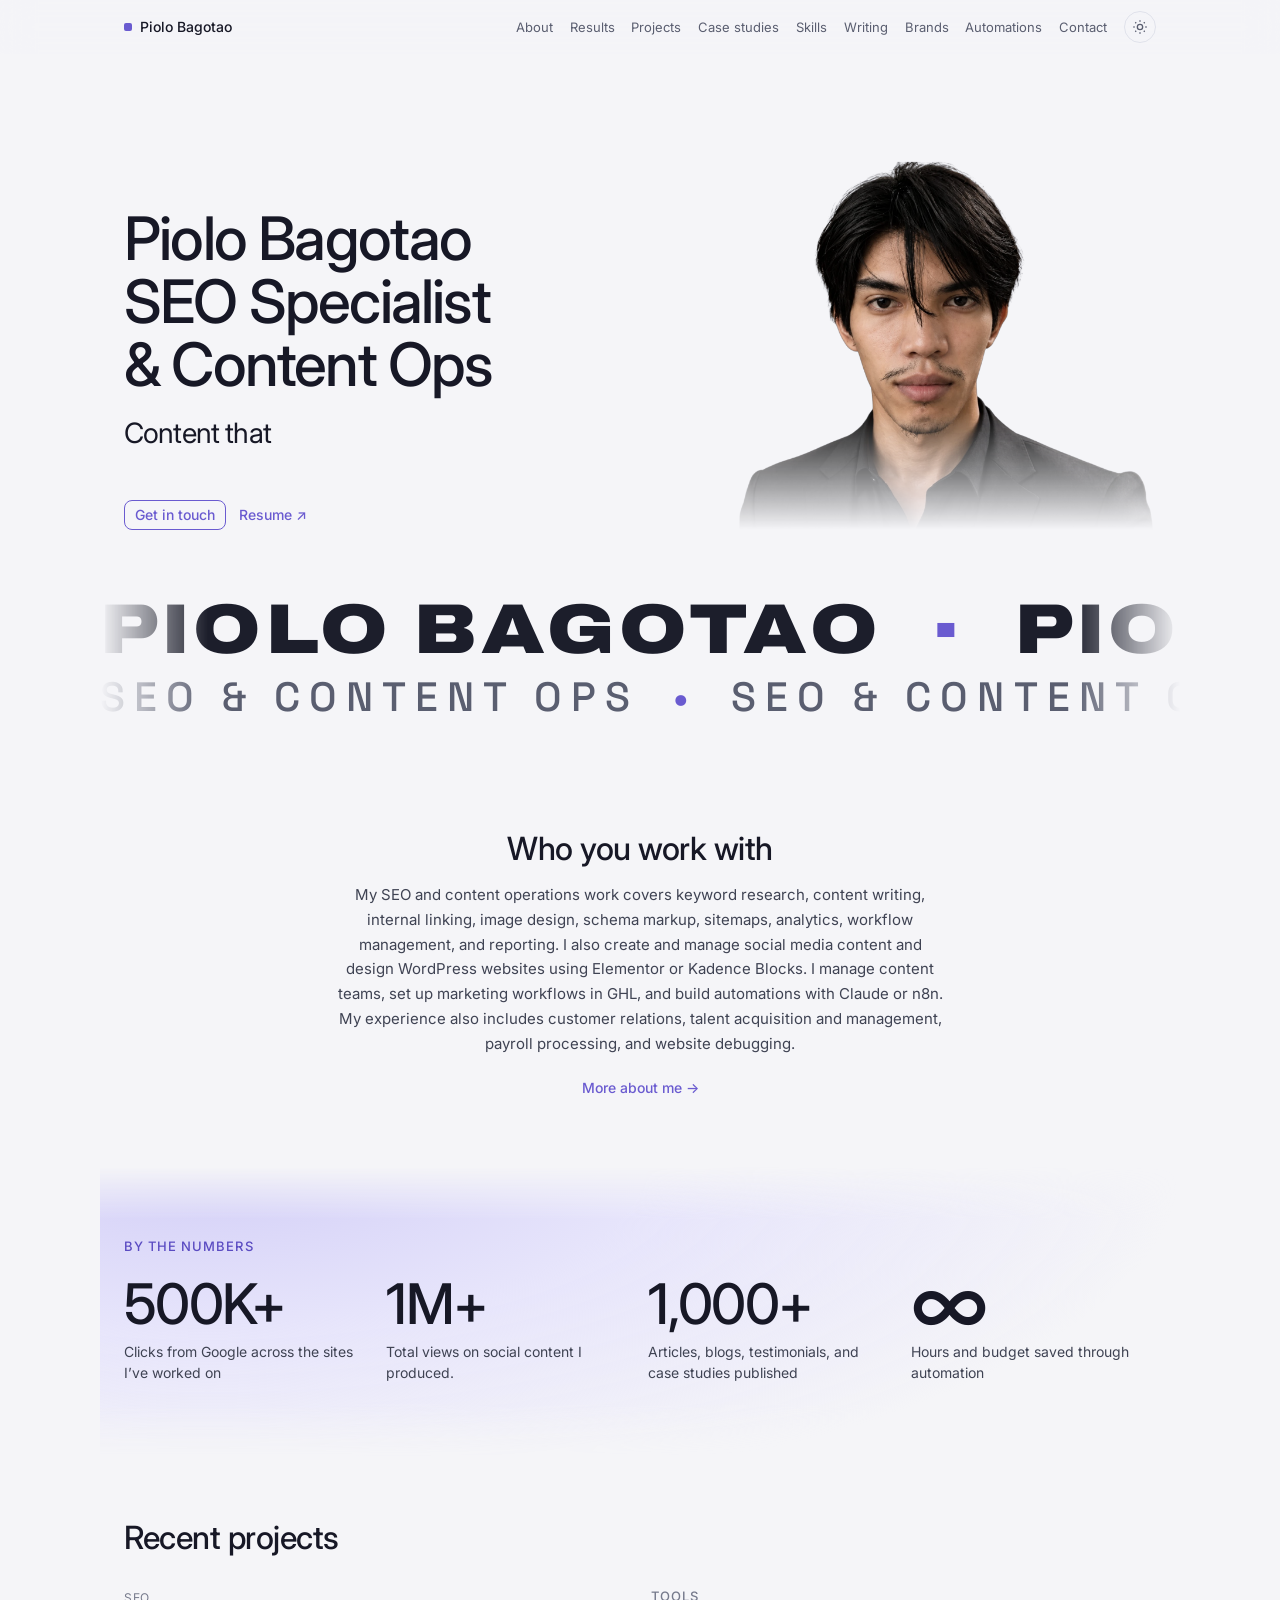
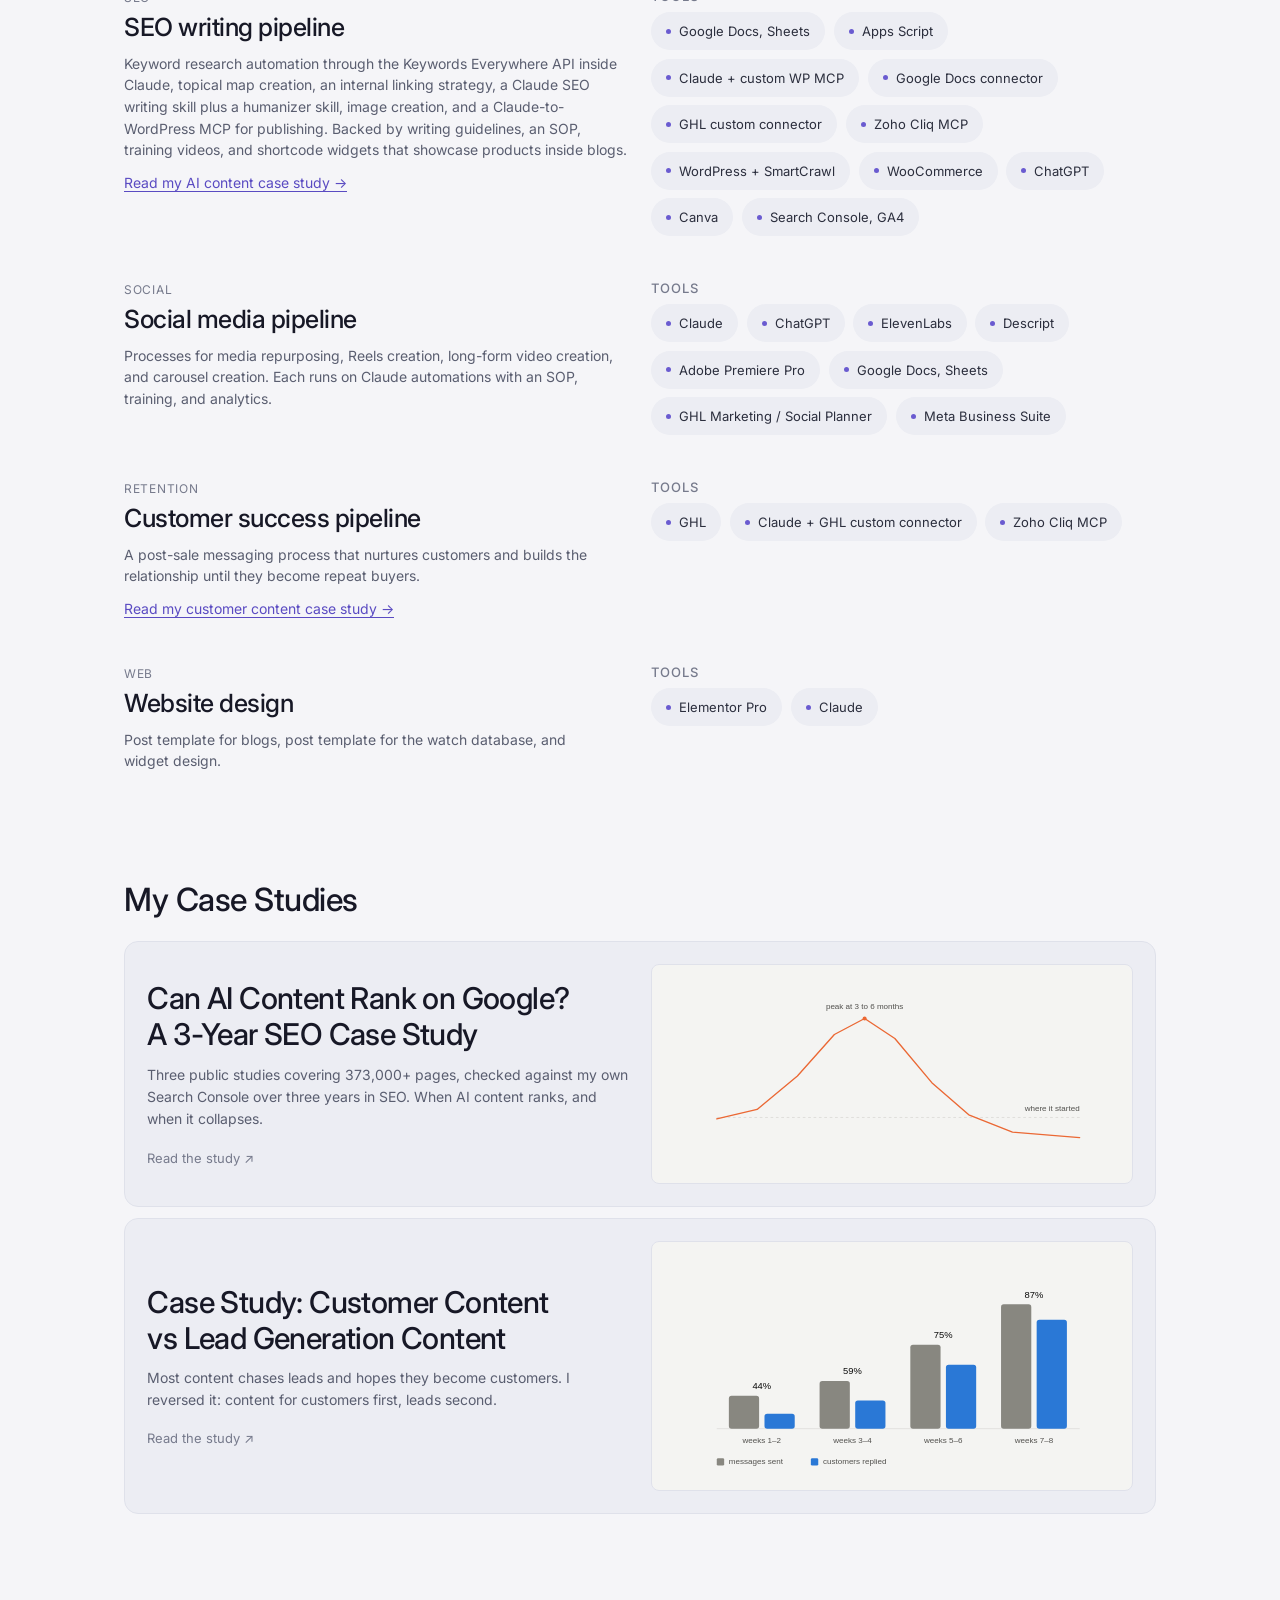
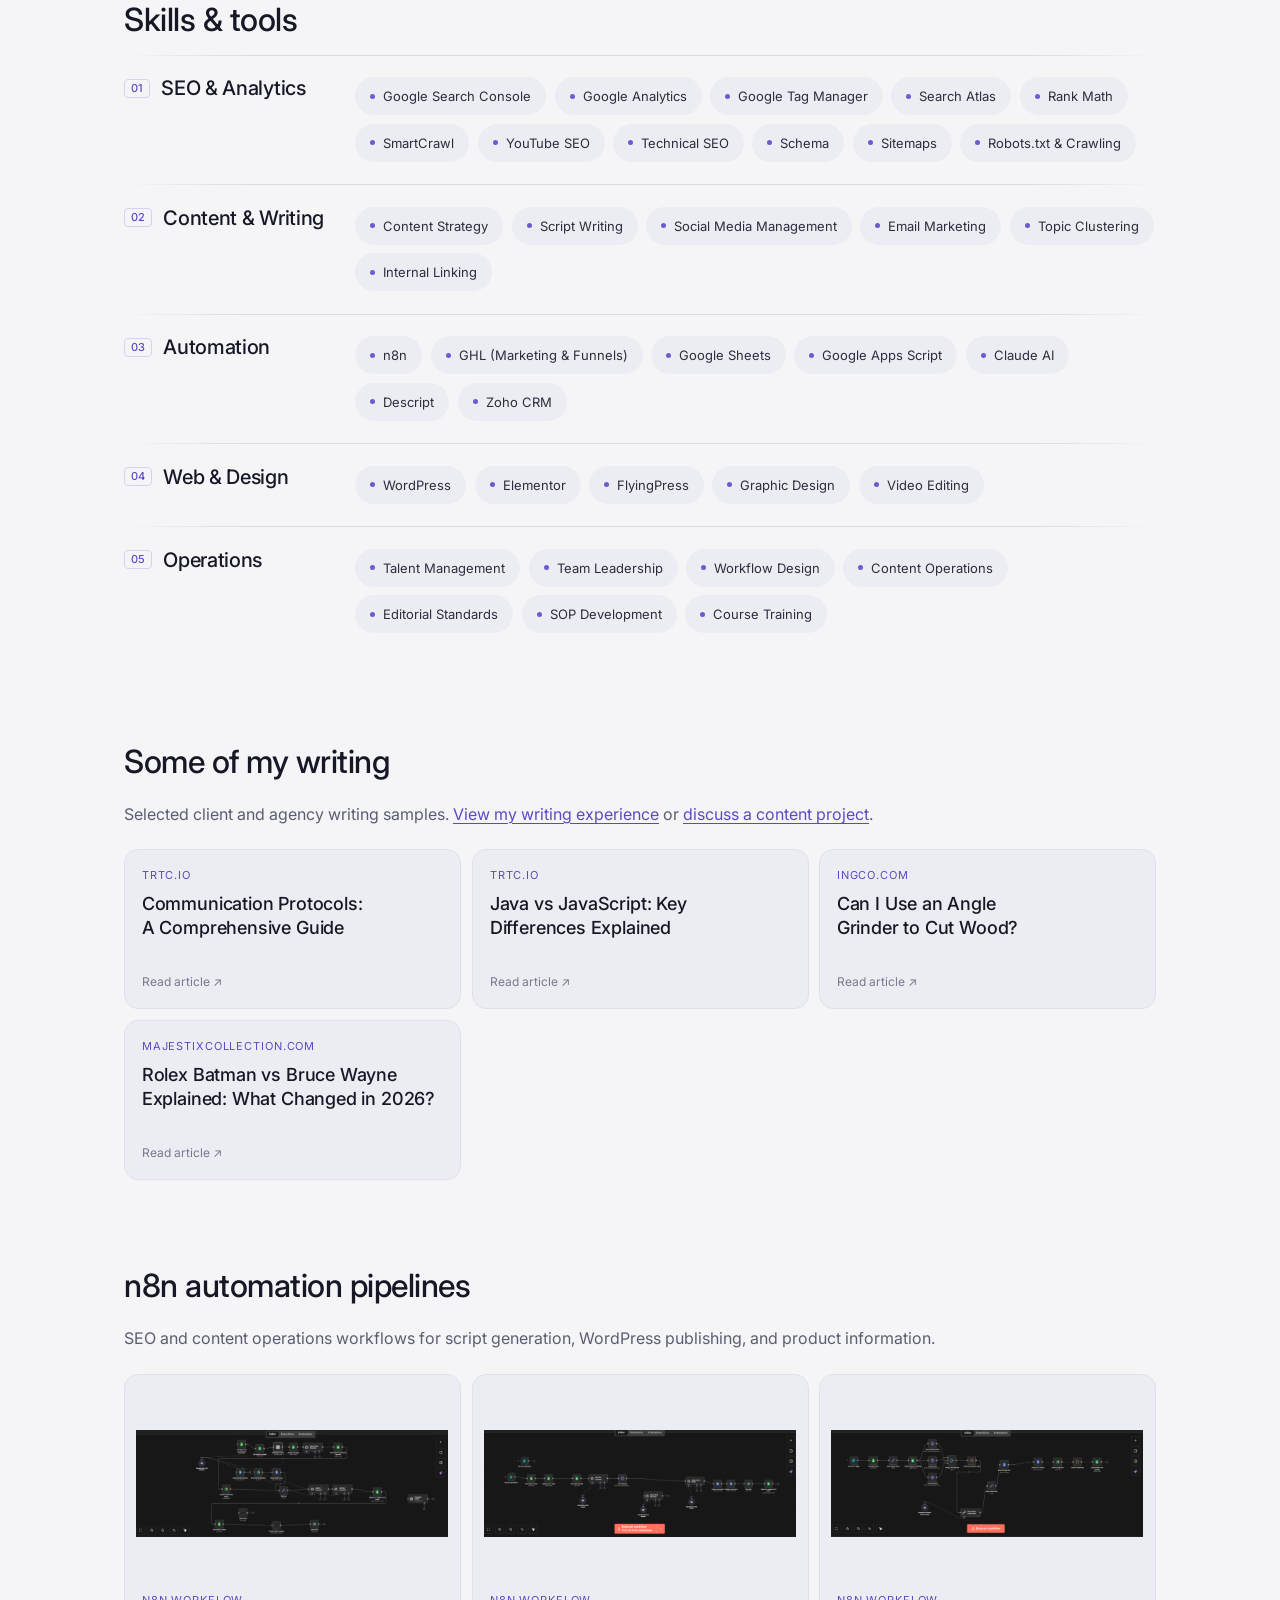
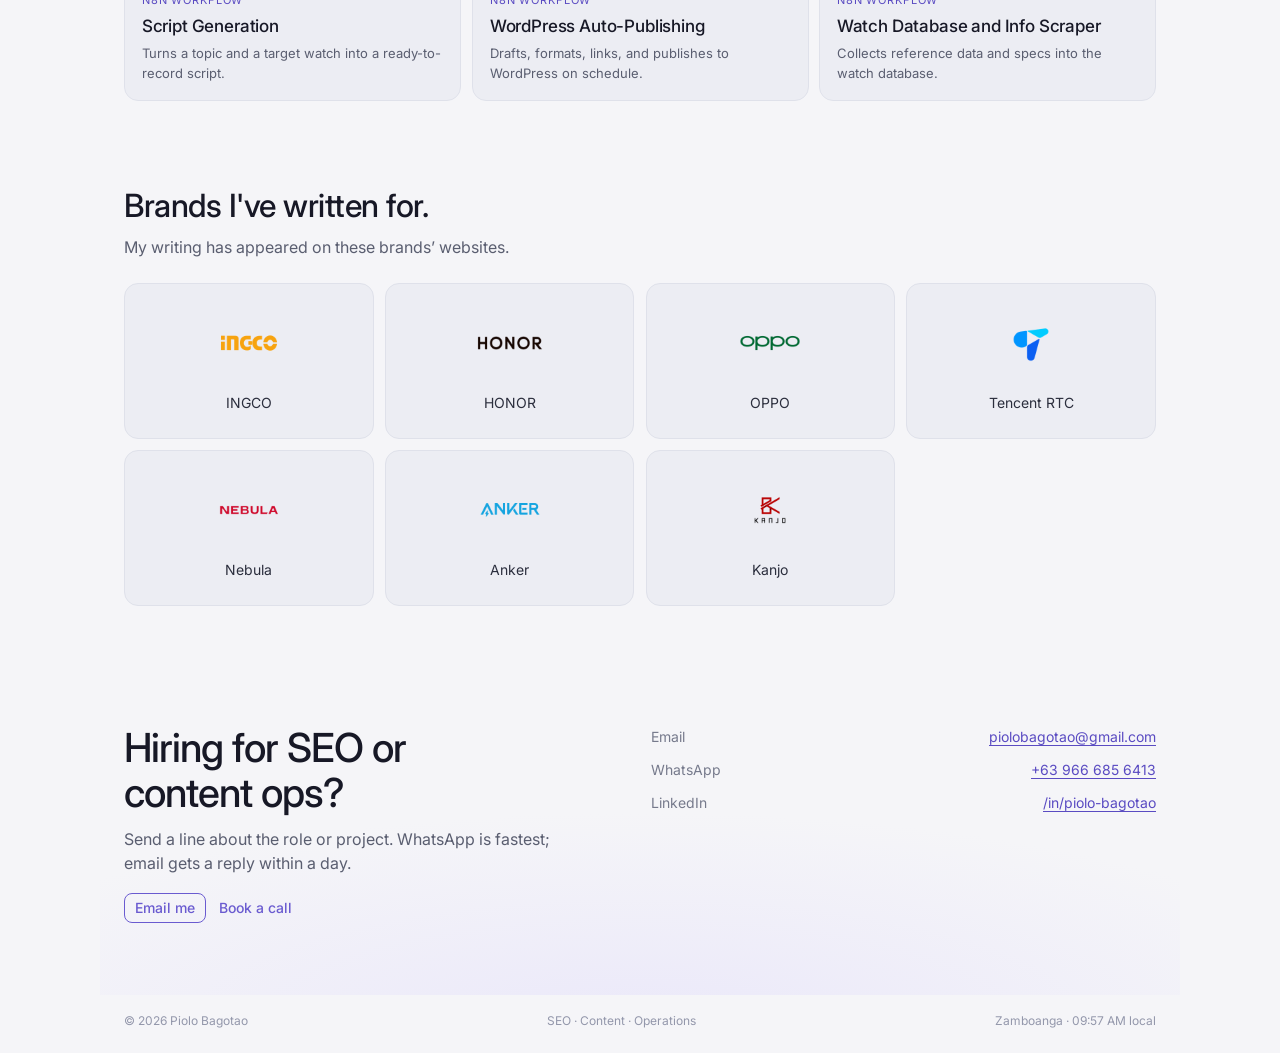
==== commit b5dfadba: "Clarify portfolio identity and technical SEO Present Piolo Bagotao as SEO Specialist & Content Ops w" ====
--- a/index.html
+++ b/index.html
@@ -1,367 +1,393 @@
-<!DOCTYPE html>
-<html lang="en">
-<head><meta charset="utf-8"><meta name="viewport" content="width=device-width, initial-scale=1"><title>Piolo Bagotao | Content Writer &amp; SEO Specialist</title><meta name="description" content="Piolo Bagotao’s SEO, content operations, writing, case studies, and automation portfolio. Based in Zamboanga, Philippines.">
-  <link rel="stylesheet" href="assets/theme.css">
-
-  <link rel="stylesheet" href="assets/color-modes.css">
-
-  <link rel="preconnect" href="https://fonts.googleapis.com">
-  <link href="https://fonts.googleapis.com/css2?family=Archivo:wdth,wght@100..125,700..900&family=Space+Grotesk:wght@500;700&display=swap" rel="stylesheet">
-
-  <style>
-    html{scroll-behavior:smooth}
-    a{color:var(--color-accent-300)} a:hover{color:var(--color-accent-400)}
-    .navlink{color:var(--color-neutral-400);text-decoration:none;font-size:13px}
-    .navlink:hover{color:var(--color-text)}
-    .row{display:grid;grid-template-columns:minmax(0,1fr);gap:var(--space-2);padding:var(--space-6) 0}
-    @media(min-width:760px){.row{grid-template-columns:160px minmax(0,1fr) auto;gap:var(--space-8)}.skills-grid>div{grid-template-columns:220px minmax(0,1fr)!important;align-items:start}}
-    .cardlink{text-decoration:none;color:inherit;display:block}
-    .proj:hover .tools,.proj:focus-within .tools{opacity:1!important;transform:none!important}
-    @media(hover:none){.proj .tools{opacity:1!important;transform:none!important}}
-    .zoomcard:hover{border-color:var(--color-accent-800)!important}
-    .zoom{opacity:0;visibility:hidden;transition:opacity .22s ease-out,visibility 0s linear .22s,left .3s cubic-bezier(.2,.7,.2,1),top .3s cubic-bezier(.2,.7,.2,1)}
-    .zoom>div{transform:translateX(-8px) scale(.98);transform-origin:left center;transition:transform .3s cubic-bezier(.2,.7,.2,1)}
-    .zoom.open{opacity:1;visibility:visible;transition:opacity .22s ease-out,visibility 0s,left 0s,top 0s}
-    .zoom.open>div{transform:none}
-    .magnet{transition:transform .35s cubic-bezier(.2,.7,.2,1);will-change:transform}
-    .tilt{transition:transform .35s cubic-bezier(.2,.7,.2,1),border-color .25s,background .25s;will-change:transform;transform-style:preserve-3d}
-    .cursor-glow{position:fixed;left:0;top:0;width:420px;height:420px;border-radius:50%;pointer-events:none;z-index:1;background:radial-gradient(circle,color-mix(in srgb,var(--color-accent) 14%,transparent) 0%,transparent 60%);transform:translate(-50%,-50%);opacity:0;transition:opacity .4s;mix-blend-mode:screen}
-    .cursor-glow.on{opacity:1}
-    @media(hover:none),(prefers-reduced-motion:reduce){.cursor-glow{display:none}.magnet,.tilt{transform:none!important}}
-    .chip:hover{border-color:var(--color-accent)!important;background:var(--color-neutral-800)!important;color:var(--color-text)!important;transform:translateY(-2px)}
-    .cardlink:hover{border-color:var(--color-accent-800)!important;background:var(--color-neutral-800)!important}
-    .stat{font-size:56px;line-height:1;letter-spacing:-0.03em;font-weight:500}
-    @media(max-width:760px){.stat{font-size:40px}.stat[style]{font-size:60px!important;line-height:40px!important;height:40px!important}}
-    @keyframes rise{from{opacity:0;transform:translateY(18px)}to{opacity:1;transform:none}}
-    @keyframes wordin{0%{opacity:0;transform:translateY(60%);filter:blur(4px)}18%,82%{opacity:1;transform:none;filter:none}100%{opacity:0;transform:translateY(-60%);filter:blur(4px)}}
-    .rise{animation:rise .7s cubic-bezier(.2,.7,.2,1) both}
-    .reveal{opacity:0;transform:translateY(22px);transition:opacity .7s cubic-bezier(.2,.7,.2,1),transform .7s cubic-bezier(.2,.7,.2,1)}
-    .reveal.in{opacity:1;transform:none}
-    .reveal .hd{clip-path:inset(0 0 100% 0);transform:translateY(30%);transition:clip-path .8s cubic-bezier(.2,.7,.2,1),transform .8s cubic-bezier(.2,.7,.2,1)}
-    .reveal.in .hd{clip-path:inset(0 0 -10% 0);transform:none}
-    .reveal.in .stagger:nth-child(n+6){transition-delay:.5s}
-    .reveal .tools .chip,.reveal .skills-grid .chip{transition:border-color .25s,transform .25s,background .25s,color .25s}
-    .reveal .fig{transform:scale(.96);opacity:0;transition:transform .9s cubic-bezier(.2,.7,.2,1),opacity .9s}
-    .reveal.in .fig{transform:none;opacity:1}
-    .reveal .fig:nth-child(2){transition-delay:.12s}.reveal .fig:nth-child(3){transition-delay:.24s}
-    .reveal .stagger{opacity:0;transform:translateY(16px);transition:opacity .6s cubic-bezier(.2,.7,.2,1),transform .6s cubic-bezier(.2,.7,.2,1)}
-    .reveal.in .stagger{opacity:1;transform:none}
-    .reveal.in .stagger:nth-child(1){transition-delay:.05s}.reveal.in .stagger:nth-child(2){transition-delay:.15s}.reveal.in .stagger:nth-child(3){transition-delay:.25s}.reveal.in .stagger:nth-child(4){transition-delay:.35s}.reveal.in .stagger:nth-child(5){transition-delay:.45s}
-    @media(prefers-reduced-motion:reduce){.reveal .stagger,.reveal .hd,.reveal .fig{opacity:1;transform:none;clip-path:none;transition:none}}
-    @keyframes greet{0%{opacity:0;transform:translateY(40%)}25%,75%{opacity:1;transform:none}100%{opacity:0;transform:translateY(-40%)}}
-    .greet{display:block;animation:greet .42s cubic-bezier(.2,.7,.2,1) both}
-    .preloader{position:fixed;inset:0;z-index:50;background:var(--color-bg);display:grid;place-items:center;transition:transform .8s cubic-bezier(.76,0,.24,1);border-bottom-left-radius:0;border-bottom-right-radius:0}
-    .preloader.out{transform:translateY(-100%);border-bottom-left-radius:50% 12vh;border-bottom-right-radius:50% 12vh}
-    .word{display:inline-block;animation:wordin 2.6s cubic-bezier(.2,.7,.2,1) both}
-    @media(prefers-reduced-motion:reduce){.rise,.reveal,.word{animation:none;transition:none;opacity:1;transform:none}}
-  </style>
-<script src="assets/color-modes.js"></script>
-<link rel="stylesheet" href="assets/portfolio.css"><script defer src="assets/portfolio.js"></script><script defer src="assets/enhancements.js"></script></head>
-<body>
-
-
-<div style="min-height:100vh;background:var(--color-bg);color:var(--color-text);font-family:var(--font-body)">
-
-  <div class="preloader" hidden aria-hidden="true"><span class="greet">Kumusta</span></div>
-
-  <div class="cursor-glow " data-glow aria-hidden="true"></div>
-
-  <!-- nav -->
-  <nav style="position:sticky;top:0;z-index:5;background:color-mix(in srgb,var(--color-bg) 82%,transparent);">
-    <span data-progress style="position:absolute;left:0;bottom:-1px;height:1px;width:0;background:linear-gradient(90deg,transparent,var(--color-accent) 30%,var(--color-accent));transform-origin:left;transition:width .1s linear"></span>
-    <div style="max-width:1080px;margin:0 auto;padding:var(--space-4) 24px;display:flex;align-items:center;justify-content:space-between;gap:var(--space-6)">
-      <a href="#top" style="color:var(--color-text);text-decoration:none;font-weight:500;font-size:14px;display:flex;align-items:center;gap:var(--space-3)"><span style="width:8px;height:8px;border-radius:2px;background:var(--color-accent)"></span>Piolo Bagotao</a>
-      <div style="display:flex;align-items:center;gap:var(--space-6);flex-wrap:wrap">
-        <div style="display:flex;gap:var(--space-6);flex-wrap:wrap">
-        <a class="navlink" href="#about">About</a>
-        <a class="navlink" href="#results">Results</a>
-        <a class="navlink" href="#work">Projects</a>
-        <a class="navlink" href="#casestudy">Case studies</a>
-        <a class="navlink" href="#skills">Skills</a>
-        <a class="navlink" href="#writing">Writing</a>
-<a class="navlink" href="#brands">Brands</a>
-        <a class="navlink" href="#automations">Automations</a>
-        <a class="navlink" href="#contact">Contact</a>
-        </div>
-        <button class="theme-toggle" type="button" aria-label="Toggle light mode" data-theme-toggle title="Toggle theme"><svg viewBox="0 0 24 24" fill="none" stroke="currentColor" stroke-width="2" aria-hidden="true"><circle cx="12" cy="12" r="4"/><path d="M12 2v2M12 20v2M4.9 4.9l1.4 1.4M17.7 17.7l1.4 1.4M2 12h2M20 12h2M4.9 19.1l1.4-1.4M17.7 6.3l1.4-1.4"/></svg></button>
-      </div>
-    </div>
-  </nav>
-
-  <main id="top" style="max-width:1080px;margin:0 auto;padding:0 24px">
-
-    <!-- hero -->
-    <section data-screen-label="Hero" data-hero style="will-change:transform,opacity;transform-origin:50% 100%;display:grid;grid-template-columns:minmax(0,1fr) auto;gap:var(--space-8);align-items:end;padding:56px 0 24px">
-      <div style="min-width:0">
-        <h1 class="rise" style="font-size:clamp(36px,5.5vw,60px);line-height:1.05;letter-spacing:-0.03em;margin:0 0 var(--space-8);text-wrap:balance;animation-delay:.08s">Content that<br><span style="display:inline-grid;vertical-align:bottom;color:var(--color-accent-300);overflow:hidden;line-height:1.05"><span style="grid-area:1/1;visibility:hidden">gains followers, likes, comments</span><span class="word" data-hero-word style="grid-area:1/1">shows up in rankings</span></span></h1>
-        <div class="rise" style="animation-delay:.24s;display:flex;gap:var(--space-3);flex-wrap:wrap;align-items:center">
-          <a href="#contact" class="btn btn-primary magnet" style="text-decoration:none">Get in touch</a>
-          <a href="https://canva.link/piolobagotao" target="_blank" rel="noreferrer" class="btn btn-ghost magnet" style="text-decoration:none">Resume ↗</a>
-        </div>
-      </div>
-      <div class="rise" style="animation-delay:.3s;position:relative;width:min(420px,42vw);height:420px;flex:none;display:flex;align-items:flex-end;justify-content:center;overflow:visible;background:transparent">
-        <img data-parallax data-look src="assets/piolo.png" alt="Piolo Bagotao" style="position:relative;width:100%;height:100%;object-fit:contain;object-position:center bottom;filter:saturate(0.7);will-change:transform;mask-image:linear-gradient(180deg,#000 72%,transparent 100%);background:transparent">
-      </div>
-    </section>
-
-
-    <!-- marquee -->
-    <div aria-hidden="true" style="margin:24px -24px 72px;padding:var(--space-6) 0;overflow:hidden;display:grid;gap:var(--space-4);mask-image:linear-gradient(90deg,transparent,#000 10%,#000 90%,transparent)">
-      <div data-marquee="1" style="display:flex;gap:var(--space-12);width:max-content;will-change:transform;font-family:'Archivo',var(--font-heading);font-stretch:118%;font-size:clamp(36px,5.5vw,76px);font-weight:900;letter-spacing:.06em;line-height:1;text-transform:uppercase;color:var(--color-neutral-100);white-space:nowrap">
-        <span>Piolo Bagotao</span><span style="color:var(--color-accent);padding:0 var(--space-6)">·</span><span>Piolo Bagotao</span><span style="color:var(--color-accent);padding:0 var(--space-6)">·</span><span>Piolo Bagotao</span><span style="color:var(--color-accent);padding:0 var(--space-6)">·</span><span>Piolo Bagotao</span><span style="color:var(--color-accent);padding:0 var(--space-6)">·</span>
-        <span>Piolo Bagotao</span><span style="color:var(--color-accent);padding:0 var(--space-6)">·</span><span>Piolo Bagotao</span><span style="color:var(--color-accent);padding:0 var(--space-6)">·</span><span>Piolo Bagotao</span><span style="color:var(--color-accent);padding:0 var(--space-6)">·</span><span>Piolo Bagotao</span><span style="color:var(--color-accent);padding:0 var(--space-6)">·</span>
-      </div>
-      <div data-marquee="-1" style="display:flex;gap:var(--space-12);width:max-content;will-change:transform;font-family:'Space Grotesk',var(--font-heading);font-weight:500;font-size:clamp(22px,3.2vw,44px);letter-spacing:.22em;text-transform:uppercase;line-height:1;color:var(--color-neutral-400);white-space:nowrap">
-        <span>SEO &amp; Content Ops</span><span style="color:var(--color-accent)">•</span><span>SEO &amp; Content Ops</span><span style="color:var(--color-accent)">•</span><span>SEO &amp; Content Ops</span><span style="color:var(--color-accent)">•</span><span>SEO &amp; Content Ops</span><span style="color:var(--color-accent)">•</span>
-        <span>SEO &amp; Content Ops</span><span style="color:var(--color-accent)">•</span><span>SEO &amp; Content Ops</span><span style="color:var(--color-accent)">•</span><span>SEO &amp; Content Ops</span><span style="color:var(--color-accent)">•</span><span>SEO &amp; Content Ops</span><span style="color:var(--color-accent)">•</span>
-      </div>
-    </div>
-
-    <!-- who you work with -->
-    <section id="about" class="reveal" data-screen-label="About" style="padding:24px 0 64px;display:grid;justify-items:center;text-align:center;gap:var(--space-6)">
-      <h2 class="hd" style="margin:0;text-wrap:balance">Who you work with</h2>
-      <p class="stagger" style="margin:0;max-width:68ch;font-size:15px;color:var(--color-neutral-300);line-height:1.65;text-wrap:pretty">I specialize in SEO, covering keyword research, content writing, internal linking, image design, schema markup, sitemaps, analytics, workflow management, and reporting. I also create and manage social media content and design WordPress websites using Elementor or Kadence Blocks. I manage content teams, set up marketing workflows in GHL, and build automations with Claude or n8n. My experience also includes customer relations, talent acquisition and management, payroll processing, and website debugging.</p>
-      <a href="about.html" class="btn btn-ghost stagger magnet" style="text-decoration:none">More about me →</a>
-    </section>
-
-    <!-- numbers -->
-    <section id="results" data-screen-label="Numbers" class="reveal" data-band style="background-attachment:scroll;margin:0 -24px;padding:72px 24px;background:radial-gradient(90% 120% at 10% 0%,var(--color-section-glow) 0%,var(--color-section) 45%,transparent 100%);mask-image:linear-gradient(180deg,transparent,#000 18%,#000 82%,transparent)">
-      <div style="max-width:1032px;margin:0 auto">
-        <h6 class="hd" style="color:var(--color-accent-300);margin-bottom:var(--space-8)">By the numbers</h6>
-        <div style="display:grid;grid-template-columns:repeat(auto-fit,minmax(200px,1fr));gap:var(--space-8) var(--space-6)">
-          <div class="stagger"><div class="stat" data-count="500" data-suffix="K+">500K+</div><p style="margin:var(--space-3) 0 0;color:var(--color-neutral-300);font-size:14px">Clicks from Google across the sites I’ve worked on</p></div>
-          <div class="stagger"><div class="stat" data-count="1" data-suffix="M+">1M+</div><p style="margin:var(--space-3) 0 0;color:var(--color-neutral-300);font-size:14px">Total views on social content I produced.</p></div>
-          <div class="stagger"><div class="stat" data-count="1000" data-suffix="+">1,000+</div><p style="margin:var(--space-3) 0 0;color:var(--color-neutral-300);font-size:14px">Articles, blogs, testimonials, and case studies published</p></div>
-          <div class="stagger"><div class="stat" style="font-size:84px;line-height:56px;height:56px;display:flex;align-items:center">∞</div><p style="margin:var(--space-3) 0 0;color:var(--color-neutral-300);font-size:14px">Hours and budget saved through automation</p></div>
-        </div>
-      </div>
-    </section>
-
-    <!-- recent projects -->
-    <section id="work" class="reveal" data-screen-label="Recent projects" style="padding:64px 0 24px">
-      <h2 class="hd" style="margin-bottom:var(--space-4)">Recent projects</h2>
-      <div style="display:grid">
-        <article class="stagger proj" style="padding:var(--space-8) 0;display:grid;grid-template-columns:repeat(auto-fit,minmax(260px,1fr));gap:var(--space-8)">
-          <div>
-            <div style="font-size:12px;letter-spacing:.06em;text-transform:uppercase;color:var(--color-neutral-500)">SEO</div>
-            <h3 style="margin:var(--space-2) 0 var(--space-4);letter-spacing:-0.02em;text-wrap:balance">SEO writing pipeline</h3>
-            <p style="margin:0;color:var(--color-neutral-400);font-size:14px;text-wrap:pretty">Keyword research automation through the Keywords Everywhere API inside Claude, topical map creation, an internal linking strategy, a Claude SEO writing skill plus a humanizer skill, image creation, and a Claude-to-WordPress MCP for publishing. Backed by writing guidelines, an SOP, training videos, and shortcode widgets that showcase products inside blogs.</p>
-          </div>
-          <div class="tools" style="font-size:14px;align-self:start;opacity:0;transform:translateY(8px);transition:opacity .4s cubic-bezier(.2,.7,.2,1),transform .4s cubic-bezier(.2,.7,.2,1)">
-            <h6 style="color:var(--color-neutral-500);margin-bottom:var(--space-3)">Tools</h6>
-            <div style="display:flex;flex-wrap:wrap;gap:var(--space-3)"><span class="chip" style="display:inline-flex;align-items:center;gap:8px;font-size:13px;color:var(--color-neutral-200);background:var(--color-neutral-900);border:1px solid transparent;border-radius:999px;padding:8px 14px;transition:border-color .25s,transform .25s,background .25s,color .25s"><span style="width:5px;height:5px;border-radius:50%;background:var(--color-accent)"></span>Google Docs, Sheets</span><span class="chip" style="display:inline-flex;align-items:center;gap:8px;font-size:13px;color:var(--color-neutral-200);background:var(--color-neutral-900);border:1px solid transparent;border-radius:999px;padding:8px 14px;transition:border-color .25s,transform .25s,background .25s,color .25s"><span style="width:5px;height:5px;border-radius:50%;background:var(--color-accent)"></span>Apps Script</span><span class="chip" style="display:inline-flex;align-items:center;gap:8px;font-size:13px;color:var(--color-neutral-200);background:var(--color-neutral-900);border:1px solid transparent;border-radius:999px;padding:8px 14px;transition:border-color .25s,transform .25s,background .25s,color .25s"><span style="width:5px;height:5px;border-radius:50%;background:var(--color-accent)"></span>Claude + custom WP MCP</span><span class="chip" style="display:inline-flex;align-items:center;gap:8px;font-size:13px;color:var(--color-neutral-200);background:var(--color-neutral-900);border:1px solid transparent;border-radius:999px;padding:8px 14px;transition:border-color .25s,transform .25s,background .25s,color .25s"><span style="width:5px;height:5px;border-radius:50%;background:var(--color-accent)"></span>Google Docs connector</span><span class="chip" style="display:inline-flex;align-items:center;gap:8px;font-size:13px;color:var(--color-neutral-200);background:var(--color-neutral-900);border:1px solid transparent;border-radius:999px;padding:8px 14px;transition:border-color .25s,transform .25s,background .25s,color .25s"><span style="width:5px;height:5px;border-radius:50%;background:var(--color-accent)"></span>GHL custom connector</span><span class="chip" style="display:inline-flex;align-items:center;gap:8px;font-size:13px;color:var(--color-neutral-200);background:var(--color-neutral-900);border:1px solid transparent;border-radius:999px;padding:8px 14px;transition:border-color .25s,transform .25s,background .25s,color .25s"><span style="width:5px;height:5px;border-radius:50%;background:var(--color-accent)"></span>Zoho Cliq MCP</span><span class="chip" style="display:inline-flex;align-items:center;gap:8px;font-size:13px;color:var(--color-neutral-200);background:var(--color-neutral-900);border:1px solid transparent;border-radius:999px;padding:8px 14px;transition:border-color .25s,transform .25s,background .25s,color .25s"><span style="width:5px;height:5px;border-radius:50%;background:var(--color-accent)"></span>WordPress + SmartCrawl</span><span class="chip" style="display:inline-flex;align-items:center;gap:8px;font-size:13px;color:var(--color-neutral-200);background:var(--color-neutral-900);border:1px solid transparent;border-radius:999px;padding:8px 14px;transition:border-color .25s,transform .25s,background .25s,color .25s"><span style="width:5px;height:5px;border-radius:50%;background:var(--color-accent)"></span>WooCommerce</span><span class="chip" style="display:inline-flex;align-items:center;gap:8px;font-size:13px;color:var(--color-neutral-200);background:var(--color-neutral-900);border:1px solid transparent;border-radius:999px;padding:8px 14px;transition:border-color .25s,transform .25s,background .25s,color .25s"><span style="width:5px;height:5px;border-radius:50%;background:var(--color-accent)"></span>ChatGPT</span><span class="chip" style="display:inline-flex;align-items:center;gap:8px;font-size:13px;color:var(--color-neutral-200);background:var(--color-neutral-900);border:1px solid transparent;border-radius:999px;padding:8px 14px;transition:border-color .25s,transform .25s,background .25s,color .25s"><span style="width:5px;height:5px;border-radius:50%;background:var(--color-accent)"></span>Canva</span><span class="chip" style="display:inline-flex;align-items:center;gap:8px;font-size:13px;color:var(--color-neutral-200);background:var(--color-neutral-900);border:1px solid transparent;border-radius:999px;padding:8px 14px;transition:border-color .25s,transform .25s,background .25s,color .25s"><span style="width:5px;height:5px;border-radius:50%;background:var(--color-accent)"></span>Search Console, GA4</span></div>
-          </div>
-        </article>
-        <article class="stagger proj" style="padding:var(--space-8) 0;display:grid;grid-template-columns:repeat(auto-fit,minmax(260px,1fr));gap:var(--space-8)">
-          <div>
-            <div style="font-size:12px;letter-spacing:.06em;text-transform:uppercase;color:var(--color-neutral-500)">Social</div>
-            <h3 style="margin:var(--space-2) 0 var(--space-4);letter-spacing:-0.02em;text-wrap:balance">Social media pipeline</h3>
-            <p style="margin:0;color:var(--color-neutral-400);font-size:14px;text-wrap:pretty">Processes for media repurposing, Reels creation, long-form video creation, and carousel creation. Each runs on Claude automations with an SOP, training, and analytics.</p>
-          </div>
-          <div class="tools" style="font-size:14px;align-self:start;opacity:0;transform:translateY(8px);transition:opacity .4s cubic-bezier(.2,.7,.2,1),transform .4s cubic-bezier(.2,.7,.2,1)">
-            <h6 style="color:var(--color-neutral-500);margin-bottom:var(--space-3)">Tools</h6>
-            <div style="display:flex;flex-wrap:wrap;gap:var(--space-3)"><span class="chip" style="display:inline-flex;align-items:center;gap:8px;font-size:13px;color:var(--color-neutral-200);background:var(--color-neutral-900);border:1px solid transparent;border-radius:999px;padding:8px 14px;transition:border-color .25s,transform .25s,background .25s,color .25s"><span style="width:5px;height:5px;border-radius:50%;background:var(--color-accent)"></span>Claude</span><span class="chip" style="display:inline-flex;align-items:center;gap:8px;font-size:13px;color:var(--color-neutral-200);background:var(--color-neutral-900);border:1px solid transparent;border-radius:999px;padding:8px 14px;transition:border-color .25s,transform .25s,background .25s,color .25s"><span style="width:5px;height:5px;border-radius:50%;background:var(--color-accent)"></span>ChatGPT</span><span class="chip" style="display:inline-flex;align-items:center;gap:8px;font-size:13px;color:var(--color-neutral-200);background:var(--color-neutral-900);border:1px solid transparent;border-radius:999px;padding:8px 14px;transition:border-color .25s,transform .25s,background .25s,color .25s"><span style="width:5px;height:5px;border-radius:50%;background:var(--color-accent)"></span>ElevenLabs</span><span class="chip" style="display:inline-flex;align-items:center;gap:8px;font-size:13px;color:var(--color-neutral-200);background:var(--color-neutral-900);border:1px solid transparent;border-radius:999px;padding:8px 14px;transition:border-color .25s,transform .25s,background .25s,color .25s"><span style="width:5px;height:5px;border-radius:50%;background:var(--color-accent)"></span>Descript</span><span class="chip" style="display:inline-flex;align-items:center;gap:8px;font-size:13px;color:var(--color-neutral-200);background:var(--color-neutral-900);border:1px solid transparent;border-radius:999px;padding:8px 14px;transition:border-color .25s,transform .25s,background .25s,color .25s"><span style="width:5px;height:5px;border-radius:50%;background:var(--color-accent)"></span>Adobe Premiere Pro</span><span class="chip" style="display:inline-flex;align-items:center;gap:8px;font-size:13px;color:var(--color-neutral-200);background:var(--color-neutral-900);border:1px solid transparent;border-radius:999px;padding:8px 14px;transition:border-color .25s,transform .25s,background .25s,color .25s"><span style="width:5px;height:5px;border-radius:50%;background:var(--color-accent)"></span>Google Docs, Sheets</span><span class="chip" style="display:inline-flex;align-items:center;gap:8px;font-size:13px;color:var(--color-neutral-200);background:var(--color-neutral-900);border:1px solid transparent;border-radius:999px;padding:8px 14px;transition:border-color .25s,transform .25s,background .25s,color .25s"><span style="width:5px;height:5px;border-radius:50%;background:var(--color-accent)"></span>GHL Marketing / Social Planner</span><span class="chip" style="display:inline-flex;align-items:center;gap:8px;font-size:13px;color:var(--color-neutral-200);background:var(--color-neutral-900);border:1px solid transparent;border-radius:999px;padding:8px 14px;transition:border-color .25s,transform .25s,background .25s,color .25s"><span style="width:5px;height:5px;border-radius:50%;background:var(--color-accent)"></span>Meta Business Suite</span></div>
-          </div>
-        </article>
-        <article class="stagger proj" style="padding:var(--space-8) 0;display:grid;grid-template-columns:repeat(auto-fit,minmax(260px,1fr));gap:var(--space-8)">
-          <div>
-            <div style="font-size:12px;letter-spacing:.06em;text-transform:uppercase;color:var(--color-neutral-500)">Retention</div>
-            <h3 style="margin:var(--space-2) 0 var(--space-4);letter-spacing:-0.02em;text-wrap:balance">Customer success pipeline</h3>
-            <p style="margin:0;color:var(--color-neutral-400);font-size:14px;text-wrap:pretty">A post-sale messaging process that nurtures customers and builds the relationship until they become repeat buyers.</p>
-          </div>
-          <div class="tools" style="font-size:14px;align-self:start;opacity:0;transform:translateY(8px);transition:opacity .4s cubic-bezier(.2,.7,.2,1),transform .4s cubic-bezier(.2,.7,.2,1)">
-            <h6 style="color:var(--color-neutral-500);margin-bottom:var(--space-3)">Tools</h6>
-            <div style="display:flex;flex-wrap:wrap;gap:var(--space-3)"><span class="chip" style="display:inline-flex;align-items:center;gap:8px;font-size:13px;color:var(--color-neutral-200);background:var(--color-neutral-900);border:1px solid transparent;border-radius:999px;padding:8px 14px;transition:border-color .25s,transform .25s,background .25s,color .25s"><span style="width:5px;height:5px;border-radius:50%;background:var(--color-accent)"></span>GHL</span><span class="chip" style="display:inline-flex;align-items:center;gap:8px;font-size:13px;color:var(--color-neutral-200);background:var(--color-neutral-900);border:1px solid transparent;border-radius:999px;padding:8px 14px;transition:border-color .25s,transform .25s,background .25s,color .25s"><span style="width:5px;height:5px;border-radius:50%;background:var(--color-accent)"></span>Claude + GHL custom connector</span><span class="chip" style="display:inline-flex;align-items:center;gap:8px;font-size:13px;color:var(--color-neutral-200);background:var(--color-neutral-900);border:1px solid transparent;border-radius:999px;padding:8px 14px;transition:border-color .25s,transform .25s,background .25s,color .25s"><span style="width:5px;height:5px;border-radius:50%;background:var(--color-accent)"></span>Zoho Cliq MCP</span></div>
-          </div>
-        </article>
-        <article class="stagger proj" style="padding:var(--space-8) 0;display:grid;grid-template-columns:repeat(auto-fit,minmax(260px,1fr));gap:var(--space-8)">
-          <div>
-            <div style="font-size:12px;letter-spacing:.06em;text-transform:uppercase;color:var(--color-neutral-500)">Web</div>
-            <h3 style="margin:var(--space-2) 0 var(--space-4);letter-spacing:-0.02em;text-wrap:balance">Website design</h3>
-            <p style="margin:0;color:var(--color-neutral-400);font-size:14px;text-wrap:pretty">Post template for blogs, post template for the watch database, and widget design.</p>
-          </div>
-          <div class="tools" style="font-size:14px;align-self:start;opacity:0;transform:translateY(8px);transition:opacity .4s cubic-bezier(.2,.7,.2,1),transform .4s cubic-bezier(.2,.7,.2,1)">
-            <h6 style="color:var(--color-neutral-500);margin-bottom:var(--space-3)">Tools</h6>
-            <div style="display:flex;flex-wrap:wrap;gap:var(--space-3)"><span class="chip" style="display:inline-flex;align-items:center;gap:8px;font-size:13px;color:var(--color-neutral-200);background:var(--color-neutral-900);border:1px solid transparent;border-radius:999px;padding:8px 14px;transition:border-color .25s,transform .25s,background .25s,color .25s"><span style="width:5px;height:5px;border-radius:50%;background:var(--color-accent)"></span>Elementor Pro</span><span class="chip" style="display:inline-flex;align-items:center;gap:8px;font-size:13px;color:var(--color-neutral-200);background:var(--color-neutral-900);border:1px solid transparent;border-radius:999px;padding:8px 14px;transition:border-color .25s,transform .25s,background .25s,color .25s"><span style="width:5px;height:5px;border-radius:50%;background:var(--color-accent)"></span>Claude</span></div>
-          </div>
-        </article>
-      </div>
-    </section>
-
-    <!-- case study -->
-    <section id="casestudy" class="reveal" data-screen-label="Case study" style="padding:64px 0 24px">
-      <h2 class="hd" style="margin-bottom:var(--space-8)">My Case Studies</h2>
-      <div style="display:grid;gap:var(--space-4)">
-      <a class="cardlink stagger tilt" href="case-study-ai-content.html" style="display:grid;grid-template-columns:repeat(auto-fit,minmax(280px,1fr));gap:var(--space-8);align-items:center;padding:var(--space-8);border-radius:var(--radius-lg);background:var(--color-neutral-900);border:1px solid var(--color-neutral-800)">
-        <div style="display:grid;gap:var(--space-4)">
-          <span style="font-size:clamp(22px,2.6vw,30px);font-weight:500;letter-spacing:-0.02em;line-height:1.2;text-wrap:balance">Can AI Content Rank on Google? A 3-Year SEO Case Study</span>
-          <span style="font-size:14px;color:var(--color-neutral-400);line-height:1.6;text-wrap:pretty">Three public studies covering 373,000+ pages, checked against my own Search Console over three years in SEO. When AI content ranks, and when it collapses.</span>
-          <span style="font-size:13px;color:var(--color-neutral-500);margin-top:var(--space-2)">Read the study ↗</span>
-        </div>
-        <div style="padding:var(--space-4);border-radius:var(--radius-md);background:#f4f4f2;border:1px solid var(--color-neutral-800)"><img src="assets/mount-ai.svg" alt="Mount AI traffic shape chart" style="display:block;width:100%;height:auto"></div>
-      </a>
-      <a class="cardlink stagger tilt" href="case-study-customer-content.html" style="display:grid;grid-template-columns:repeat(auto-fit,minmax(280px,1fr));gap:var(--space-8);align-items:center;padding:var(--space-8);border-radius:var(--radius-lg);background:var(--color-neutral-900);border:1px solid var(--color-neutral-800)">
-        <div style="display:grid;gap:var(--space-4)">
-          <span style="font-size:clamp(22px,2.6vw,30px);font-weight:500;letter-spacing:-0.02em;line-height:1.2;text-wrap:balance">Case Study: Customer Content vs Lead Generation Content</span>
-          <span style="font-size:14px;color:var(--color-neutral-400);line-height:1.6;text-wrap:pretty">Most content chases leads and hopes they become customers. I reversed it: content for customers first, leads second.</span>
-          <span style="font-size:13px;color:var(--color-neutral-500);margin-top:var(--space-2)">Read the study ↗</span>
-        </div>
-        <div style="padding:var(--space-4);border-radius:var(--radius-md);background:#f4f4f2;border:1px solid var(--color-neutral-800)"><img src="assets/cs2-reply-rate.svg" alt="Reply rate by month chart" style="display:block;width:100%;height:auto"></div>
-      </a>
-      </div>
-    </section>
-
-    <!-- skills -->
-    <section id="skills" class="reveal" data-screen-label="Skills" style="padding:64px 0 24px">
-      <h2 class="hd" style="margin-bottom:var(--space-6)">Skills &amp; tools</h2>
-      <div class="skills-grid" style="display:grid">
-        <div class="stagger" style="display:grid;grid-template-columns:minmax(0,1fr);gap:var(--space-4);padding:var(--space-8) 0;background:linear-gradient(90deg,transparent,var(--color-divider) 12%,var(--color-divider) 88%,transparent) top/100% 1px no-repeat">
-          <div style="display:flex;align-items:center;gap:var(--space-4)">
-            <span style="font-size:11px;font-weight:500;color:var(--color-accent-300);border:1px solid var(--color-accent-800);border-radius:var(--radius-sm);padding:2px 6px;line-height:1.2">01</span>
-            <h4 style="margin:0">SEO & Analytics</h4>
-          </div>
-          <div style="display:flex;flex-wrap:wrap;gap:var(--space-3)"><span class="chip" style="display:inline-flex;align-items:center;gap:8px;font-size:13px;color:var(--color-neutral-200);background:var(--color-neutral-900);border:1px solid transparent;border-radius:999px;padding:8px 14px;transition:border-color .25s,transform .25s,background .25s,color .25s"><span style="width:5px;height:5px;border-radius:50%;background:var(--color-accent)"></span>Google Search Console</span><span class="chip" style="display:inline-flex;align-items:center;gap:8px;font-size:13px;color:var(--color-neutral-200);background:var(--color-neutral-900);border:1px solid transparent;border-radius:999px;padding:8px 14px;transition:border-color .25s,transform .25s,background .25s,color .25s"><span style="width:5px;height:5px;border-radius:50%;background:var(--color-accent)"></span>Google Analytics</span><span class="chip" style="display:inline-flex;align-items:center;gap:8px;font-size:13px;color:var(--color-neutral-200);background:var(--color-neutral-900);border:1px solid transparent;border-radius:999px;padding:8px 14px;transition:border-color .25s,transform .25s,background .25s,color .25s"><span style="width:5px;height:5px;border-radius:50%;background:var(--color-accent)"></span>Google Tag Manager</span><span class="chip" style="display:inline-flex;align-items:center;gap:8px;font-size:13px;color:var(--color-neutral-200);background:var(--color-neutral-900);border:1px solid transparent;border-radius:999px;padding:8px 14px;transition:border-color .25s,transform .25s,background .25s,color .25s"><span style="width:5px;height:5px;border-radius:50%;background:var(--color-accent)"></span>Search Atlas</span><span class="chip" style="display:inline-flex;align-items:center;gap:8px;font-size:13px;color:var(--color-neutral-200);background:var(--color-neutral-900);border:1px solid transparent;border-radius:999px;padding:8px 14px;transition:border-color .25s,transform .25s,background .25s,color .25s"><span style="width:5px;height:5px;border-radius:50%;background:var(--color-accent)"></span>Rank Math</span><span class="chip" style="display:inline-flex;align-items:center;gap:8px;font-size:13px;color:var(--color-neutral-200);background:var(--color-neutral-900);border:1px solid transparent;border-radius:999px;padding:8px 14px;transition:border-color .25s,transform .25s,background .25s,color .25s"><span style="width:5px;height:5px;border-radius:50%;background:var(--color-accent)"></span>SmartCrawl</span><span class="chip" style="display:inline-flex;align-items:center;gap:8px;font-size:13px;color:var(--color-neutral-200);background:var(--color-neutral-900);border:1px solid transparent;border-radius:999px;padding:8px 14px;transition:border-color .25s,transform .25s,background .25s,color .25s"><span style="width:5px;height:5px;border-radius:50%;background:var(--color-accent)"></span>YouTube SEO</span><span class="chip" style="display:inline-flex;align-items:center;gap:8px;font-size:13px;color:var(--color-neutral-200);background:var(--color-neutral-900);border:1px solid transparent;border-radius:999px;padding:8px 14px;transition:border-color .25s,transform .25s,background .25s,color .25s"><span style="width:5px;height:5px;border-radius:50%;background:var(--color-accent)"></span>Technical SEO</span><span class="chip" style="display:inline-flex;align-items:center;gap:8px;font-size:13px;color:var(--color-neutral-200);background:var(--color-neutral-900);border:1px solid transparent;border-radius:999px;padding:8px 14px;transition:border-color .25s,transform .25s,background .25s,color .25s"><span style="width:5px;height:5px;border-radius:50%;background:var(--color-accent)"></span>Schema</span><span class="chip" style="display:inline-flex;align-items:center;gap:8px;font-size:13px;color:var(--color-neutral-200);background:var(--color-neutral-900);border:1px solid transparent;border-radius:999px;padding:8px 14px;transition:border-color .25s,transform .25s,background .25s,color .25s"><span style="width:5px;height:5px;border-radius:50%;background:var(--color-accent)"></span>Sitemaps</span><span class="chip" style="display:inline-flex;align-items:center;gap:8px;font-size:13px;color:var(--color-neutral-200);background:var(--color-neutral-900);border:1px solid transparent;border-radius:999px;padding:8px 14px;transition:border-color .25s,transform .25s,background .25s,color .25s"><span style="width:5px;height:5px;border-radius:50%;background:var(--color-accent)"></span>Robots.txt & Crawling</span></div>
-        </div>
-        <div class="stagger" style="display:grid;grid-template-columns:minmax(0,1fr);gap:var(--space-4);padding:var(--space-8) 0;background:linear-gradient(90deg,transparent,var(--color-divider) 12%,var(--color-divider) 88%,transparent) top/100% 1px no-repeat">
-          <div style="display:flex;align-items:center;gap:var(--space-4)">
-            <span style="font-size:11px;font-weight:500;color:var(--color-accent-300);border:1px solid var(--color-accent-800);border-radius:var(--radius-sm);padding:2px 6px;line-height:1.2">02</span>
-            <h4 style="margin:0">Content & Writing</h4>
-          </div>
-          <div style="display:flex;flex-wrap:wrap;gap:var(--space-3)"><span class="chip" style="display:inline-flex;align-items:center;gap:8px;font-size:13px;color:var(--color-neutral-200);background:var(--color-neutral-900);border:1px solid transparent;border-radius:999px;padding:8px 14px;transition:border-color .25s,transform .25s,background .25s,color .25s"><span style="width:5px;height:5px;border-radius:50%;background:var(--color-accent)"></span>Content Strategy</span><span class="chip" style="display:inline-flex;align-items:center;gap:8px;font-size:13px;color:var(--color-neutral-200);background:var(--color-neutral-900);border:1px solid transparent;border-radius:999px;padding:8px 14px;transition:border-color .25s,transform .25s,background .25s,color .25s"><span style="width:5px;height:5px;border-radius:50%;background:var(--color-accent)"></span>Script Writing</span><span class="chip" style="display:inline-flex;align-items:center;gap:8px;font-size:13px;color:var(--color-neutral-200);background:var(--color-neutral-900);border:1px solid transparent;border-radius:999px;padding:8px 14px;transition:border-color .25s,transform .25s,background .25s,color .25s"><span style="width:5px;height:5px;border-radius:50%;background:var(--color-accent)"></span>Social Media Management</span><span class="chip" style="display:inline-flex;align-items:center;gap:8px;font-size:13px;color:var(--color-neutral-200);background:var(--color-neutral-900);border:1px solid transparent;border-radius:999px;padding:8px 14px;transition:border-color .25s,transform .25s,background .25s,color .25s"><span style="width:5px;height:5px;border-radius:50%;background:var(--color-accent)"></span>Email Marketing</span><span class="chip" style="display:inline-flex;align-items:center;gap:8px;font-size:13px;color:var(--color-neutral-200);background:var(--color-neutral-900);border:1px solid transparent;border-radius:999px;padding:8px 14px;transition:border-color .25s,transform .25s,background .25s,color .25s"><span style="width:5px;height:5px;border-radius:50%;background:var(--color-accent)"></span>Topic Clustering</span><span class="chip" style="display:inline-flex;align-items:center;gap:8px;font-size:13px;color:var(--color-neutral-200);background:var(--color-neutral-900);border:1px solid transparent;border-radius:999px;padding:8px 14px;transition:border-color .25s,transform .25s,background .25s,color .25s"><span style="width:5px;height:5px;border-radius:50%;background:var(--color-accent)"></span>Internal Linking</span></div>
-        </div>
-        <div class="stagger" style="display:grid;grid-template-columns:minmax(0,1fr);gap:var(--space-4);padding:var(--space-8) 0;background:linear-gradient(90deg,transparent,var(--color-divider) 12%,var(--color-divider) 88%,transparent) top/100% 1px no-repeat">
-          <div style="display:flex;align-items:center;gap:var(--space-4)">
-            <span style="font-size:11px;font-weight:500;color:var(--color-accent-300);border:1px solid var(--color-accent-800);border-radius:var(--radius-sm);padding:2px 6px;line-height:1.2">03</span>
-            <h4 style="margin:0">Automation</h4>
-          </div>
-          <div style="display:flex;flex-wrap:wrap;gap:var(--space-3)"><span class="chip" style="display:inline-flex;align-items:center;gap:8px;font-size:13px;color:var(--color-neutral-200);background:var(--color-neutral-900);border:1px solid transparent;border-radius:999px;padding:8px 14px;transition:border-color .25s,transform .25s,background .25s,color .25s"><span style="width:5px;height:5px;border-radius:50%;background:var(--color-accent)"></span>n8n</span><span class="chip" style="display:inline-flex;align-items:center;gap:8px;font-size:13px;color:var(--color-neutral-200);background:var(--color-neutral-900);border:1px solid transparent;border-radius:999px;padding:8px 14px;transition:border-color .25s,transform .25s,background .25s,color .25s"><span style="width:5px;height:5px;border-radius:50%;background:var(--color-accent)"></span>GHL (Marketing & Funnels)</span><span class="chip" style="display:inline-flex;align-items:center;gap:8px;font-size:13px;color:var(--color-neutral-200);background:var(--color-neutral-900);border:1px solid transparent;border-radius:999px;padding:8px 14px;transition:border-color .25s,transform .25s,background .25s,color .25s"><span style="width:5px;height:5px;border-radius:50%;background:var(--color-accent)"></span>Google Sheets</span><span class="chip" style="display:inline-flex;align-items:center;gap:8px;font-size:13px;color:var(--color-neutral-200);background:var(--color-neutral-900);border:1px solid transparent;border-radius:999px;padding:8px 14px;transition:border-color .25s,transform .25s,background .25s,color .25s"><span style="width:5px;height:5px;border-radius:50%;background:var(--color-accent)"></span>Google Apps Script</span><span class="chip" style="display:inline-flex;align-items:center;gap:8px;font-size:13px;color:var(--color-neutral-200);background:var(--color-neutral-900);border:1px solid transparent;border-radius:999px;padding:8px 14px;transition:border-color .25s,transform .25s,background .25s,color .25s"><span style="width:5px;height:5px;border-radius:50%;background:var(--color-accent)"></span>Claude AI</span><span class="chip" style="display:inline-flex;align-items:center;gap:8px;font-size:13px;color:var(--color-neutral-200);background:var(--color-neutral-900);border:1px solid transparent;border-radius:999px;padding:8px 14px;transition:border-color .25s,transform .25s,background .25s,color .25s"><span style="width:5px;height:5px;border-radius:50%;background:var(--color-accent)"></span>Descript</span><span class="chip" style="display:inline-flex;align-items:center;gap:8px;font-size:13px;color:var(--color-neutral-200);background:var(--color-neutral-900);border:1px solid transparent;border-radius:999px;padding:8px 14px;transition:border-color .25s,transform .25s,background .25s,color .25s"><span style="width:5px;height:5px;border-radius:50%;background:var(--color-accent)"></span>Zoho CRM</span></div>
-        </div>
-        <div class="stagger" style="display:grid;grid-template-columns:minmax(0,1fr);gap:var(--space-4);padding:var(--space-8) 0;background:linear-gradient(90deg,transparent,var(--color-divider) 12%,var(--color-divider) 88%,transparent) top/100% 1px no-repeat">
-          <div style="display:flex;align-items:center;gap:var(--space-4)">
-            <span style="font-size:11px;font-weight:500;color:var(--color-accent-300);border:1px solid var(--color-accent-800);border-radius:var(--radius-sm);padding:2px 6px;line-height:1.2">04</span>
-            <h4 style="margin:0">Web & Design</h4>
-          </div>
-          <div style="display:flex;flex-wrap:wrap;gap:var(--space-3)"><span class="chip" style="display:inline-flex;align-items:center;gap:8px;font-size:13px;color:var(--color-neutral-200);background:var(--color-neutral-900);border:1px solid transparent;border-radius:999px;padding:8px 14px;transition:border-color .25s,transform .25s,background .25s,color .25s"><span style="width:5px;height:5px;border-radius:50%;background:var(--color-accent)"></span>WordPress</span><span class="chip" style="display:inline-flex;align-items:center;gap:8px;font-size:13px;color:var(--color-neutral-200);background:var(--color-neutral-900);border:1px solid transparent;border-radius:999px;padding:8px 14px;transition:border-color .25s,transform .25s,background .25s,color .25s"><span style="width:5px;height:5px;border-radius:50%;background:var(--color-accent)"></span>Elementor</span><span class="chip" style="display:inline-flex;align-items:center;gap:8px;font-size:13px;color:var(--color-neutral-200);background:var(--color-neutral-900);border:1px solid transparent;border-radius:999px;padding:8px 14px;transition:border-color .25s,transform .25s,background .25s,color .25s"><span style="width:5px;height:5px;border-radius:50%;background:var(--color-accent)"></span>FlyingPress</span><span class="chip" style="display:inline-flex;align-items:center;gap:8px;font-size:13px;color:var(--color-neutral-200);background:var(--color-neutral-900);border:1px solid transparent;border-radius:999px;padding:8px 14px;transition:border-color .25s,transform .25s,background .25s,color .25s"><span style="width:5px;height:5px;border-radius:50%;background:var(--color-accent)"></span>Graphic Design</span><span class="chip" style="display:inline-flex;align-items:center;gap:8px;font-size:13px;color:var(--color-neutral-200);background:var(--color-neutral-900);border:1px solid transparent;border-radius:999px;padding:8px 14px;transition:border-color .25s,transform .25s,background .25s,color .25s"><span style="width:5px;height:5px;border-radius:50%;background:var(--color-accent)"></span>Video Editing</span></div>
-        </div>
-        <div class="stagger" style="display:grid;grid-template-columns:minmax(0,1fr);gap:var(--space-4);padding:var(--space-8) 0;background:linear-gradient(90deg,transparent,var(--color-divider) 12%,var(--color-divider) 88%,transparent) top/100% 1px no-repeat">
-          <div style="display:flex;align-items:center;gap:var(--space-4)">
-            <span style="font-size:11px;font-weight:500;color:var(--color-accent-300);border:1px solid var(--color-accent-800);border-radius:var(--radius-sm);padding:2px 6px;line-height:1.2">05</span>
-            <h4 style="margin:0">Operations</h4>
-          </div>
-          <div style="display:flex;flex-wrap:wrap;gap:var(--space-3)"><span class="chip" style="display:inline-flex;align-items:center;gap:8px;font-size:13px;color:var(--color-neutral-200);background:var(--color-neutral-900);border:1px solid transparent;border-radius:999px;padding:8px 14px;transition:border-color .25s,transform .25s,background .25s,color .25s"><span style="width:5px;height:5px;border-radius:50%;background:var(--color-accent)"></span>Talent Management</span><span class="chip" style="display:inline-flex;align-items:center;gap:8px;font-size:13px;color:var(--color-neutral-200);background:var(--color-neutral-900);border:1px solid transparent;border-radius:999px;padding:8px 14px;transition:border-color .25s,transform .25s,background .25s,color .25s"><span style="width:5px;height:5px;border-radius:50%;background:var(--color-accent)"></span>Team Leadership</span><span class="chip" style="display:inline-flex;align-items:center;gap:8px;font-size:13px;color:var(--color-neutral-200);background:var(--color-neutral-900);border:1px solid transparent;border-radius:999px;padding:8px 14px;transition:border-color .25s,transform .25s,background .25s,color .25s"><span style="width:5px;height:5px;border-radius:50%;background:var(--color-accent)"></span>Workflow Design</span><span class="chip" style="display:inline-flex;align-items:center;gap:8px;font-size:13px;color:var(--color-neutral-200);background:var(--color-neutral-900);border:1px solid transparent;border-radius:999px;padding:8px 14px;transition:border-color .25s,transform .25s,background .25s,color .25s"><span style="width:5px;height:5px;border-radius:50%;background:var(--color-accent)"></span>Content Operations</span><span class="chip" style="display:inline-flex;align-items:center;gap:8px;font-size:13px;color:var(--color-neutral-200);background:var(--color-neutral-900);border:1px solid transparent;border-radius:999px;padding:8px 14px;transition:border-color .25s,transform .25s,background .25s,color .25s"><span style="width:5px;height:5px;border-radius:50%;background:var(--color-accent)"></span>Editorial Standards</span><span class="chip" style="display:inline-flex;align-items:center;gap:8px;font-size:13px;color:var(--color-neutral-200);background:var(--color-neutral-900);border:1px solid transparent;border-radius:999px;padding:8px 14px;transition:border-color .25s,transform .25s,background .25s,color .25s"><span style="width:5px;height:5px;border-radius:50%;background:var(--color-accent)"></span>SOP Development</span><span class="chip" style="display:inline-flex;align-items:center;gap:8px;font-size:13px;color:var(--color-neutral-200);background:var(--color-neutral-900);border:1px solid transparent;border-radius:999px;padding:8px 14px;transition:border-color .25s,transform .25s,background .25s,color .25s"><span style="width:5px;height:5px;border-radius:50%;background:var(--color-accent)"></span>Course Training</span></div>
-        </div>
-      </div>
-    </section>
-
-    <!-- writing -->
-    <section id="writing" class="reveal" data-screen-label="Writing" style="padding:64px 0 24px">
-      <h2 class="hd" style="margin-bottom:var(--space-8)">Some of my writing</h2>
-      <div style="display:grid;grid-template-columns:repeat(auto-fit,minmax(280px,1fr));gap:var(--space-4)">
-        <a class="cardlink stagger tilt" href="https://trtc.io/blog/details/communication-protocols" target="_blank" rel="noreferrer" style="display:flex;flex-direction:column;justify-content:space-between;gap:var(--space-10);min-height:160px;padding:var(--space-6);border-radius:var(--radius-lg);background:var(--color-neutral-900);border:1px solid var(--color-neutral-800)">
-          <div style="display:grid;gap:var(--space-3)">
-            <span style="font-size:11px;letter-spacing:.08em;text-transform:uppercase;color:var(--color-accent-300)">trtc.io</span>
-            <span style="font-size:18px;font-weight:500;letter-spacing:-0.01em;line-height:1.3;text-wrap:balance">Communication Protocols: A Comprehensive Guide</span>
-          </div>
-          <span style="font-size:12px;color:var(--color-neutral-500)">Read article ↗</span>
-        </a>
-        <a class="cardlink stagger tilt" href="https://trtc.io/blog/details/java-vs-javascript" target="_blank" rel="noreferrer" style="display:flex;flex-direction:column;justify-content:space-between;gap:var(--space-10);min-height:160px;padding:var(--space-6);border-radius:var(--radius-lg);background:var(--color-neutral-900);border:1px solid var(--color-neutral-800)">
-          <div style="display:grid;gap:var(--space-3)">
-            <span style="font-size:11px;letter-spacing:.08em;text-transform:uppercase;color:var(--color-accent-300)">trtc.io</span>
-            <span style="font-size:18px;font-weight:500;letter-spacing:-0.01em;line-height:1.3;text-wrap:balance">Java vs JavaScript: Key Differences Explained</span>
-          </div>
-          <span style="font-size:12px;color:var(--color-neutral-500)">Read article ↗</span>
-        </a>
-        <a class="cardlink stagger tilt" href="https://www.ingco.com/blog/can-i-use-angle-grinder-to-cut-wood" target="_blank" rel="noreferrer" style="display:flex;flex-direction:column;justify-content:space-between;gap:var(--space-10);min-height:160px;padding:var(--space-6);border-radius:var(--radius-lg);background:var(--color-neutral-900);border:1px solid var(--color-neutral-800)">
-          <div style="display:grid;gap:var(--space-3)">
-            <span style="font-size:11px;letter-spacing:.08em;text-transform:uppercase;color:var(--color-accent-300)">ingco.com</span>
-            <span style="font-size:18px;font-weight:500;letter-spacing:-0.01em;line-height:1.3;text-wrap:balance">Can I Use an Angle Grinder to Cut Wood?</span>
-          </div>
-          <span style="font-size:12px;color:var(--color-neutral-500)">Read article ↗</span>
-        </a>
-        <a class="cardlink stagger tilt" href="https://majestixcollection.com/blog/rolex-batman-vs-bruce-wayne/" target="_blank" rel="noreferrer" style="display:flex;flex-direction:column;justify-content:space-between;gap:var(--space-10);min-height:160px;padding:var(--space-6);border-radius:var(--radius-lg);background:var(--color-neutral-900);border:1px solid var(--color-neutral-800)">
-          <div style="display:grid;gap:var(--space-3)">
-            <span style="font-size:11px;letter-spacing:.08em;text-transform:uppercase;color:var(--color-accent-300)">majestixcollection.com</span>
-            <span style="font-size:18px;font-weight:500;letter-spacing:-0.01em;line-height:1.3;text-wrap:balance">Rolex Batman vs Bruce Wayne Explained: What Changed in 2026?</span>
-          </div>
-          <span style="font-size:12px;color:var(--color-neutral-500)">Read article ↗</span>
-        </a>
-      </div>
-    </section>
-
-    <!-- automations -->
-    <section id="automations" class="reveal" data-screen-label="Automations" style="padding:64px 0 24px">
-      <h2 class="hd" style="margin-bottom:var(--space-8)">n8n automation pipelines</h2>
-      <div style="display:grid;grid-template-columns:repeat(auto-fit,minmax(260px,1fr));gap:var(--space-4)">
-        <div class="fig zoomcard tilt" style="display:grid;gap:var(--space-4);padding:var(--space-4);border-radius:var(--radius-lg);background:var(--color-neutral-900);border:1px solid var(--color-neutral-800);cursor:zoom-in;transition:border-color .25s">
-          <div style="aspect-ratio:16/10;border-radius:var(--radius-md);overflow:hidden"><a data-lightbox href="assets/n8n-script.png" aria-label="Enlarge workflow screenshot"><img data-zoom-src="assets/n8n-script.png" src="assets/n8n-script.png" alt="n8n workflow: approved Reels script to audio in ElevenLabs" style="width:100%;height:100%;object-fit:cover;object-position:center;display:block"></a></div>
-          <div style="display:grid;gap:var(--space-2);padding:0 var(--space-2) var(--space-2)">
-            <span style="font-size:11px;letter-spacing:.08em;text-transform:uppercase;color:var(--color-accent-300)">n8n workflow</span>
-            <span style="font-size:17px;font-weight:500;letter-spacing:-0.01em;line-height:1.3">Script Generation</span>
-            <span style="font-size:13px;color:var(--color-neutral-400);text-wrap:pretty">Turns a topic and a target watch into a ready-to-record script.</span>
-          </div>
-        </div>
-        <div class="fig zoomcard tilt" style="display:grid;gap:var(--space-4);padding:var(--space-4);border-radius:var(--radius-lg);background:var(--color-neutral-900);border:1px solid var(--color-neutral-800);cursor:zoom-in;transition:border-color .25s">
-          <div style="aspect-ratio:16/10;border-radius:var(--radius-md);overflow:hidden"><a data-lightbox href="assets/n8n-watchdb.png" aria-label="Enlarge workflow screenshot"><img data-zoom-src="assets/n8n-watchdb.png" src="assets/n8n-watchdb.png" alt="n8n workflow: automatic blog post creator with search and Sheets integration" style="width:100%;height:100%;object-fit:cover;object-position:center;display:block"></a></div>
-          <div style="display:grid;gap:var(--space-2);padding:0 var(--space-2) var(--space-2)">
-            <span style="font-size:11px;letter-spacing:.08em;text-transform:uppercase;color:var(--color-accent-300)">n8n workflow</span>
-            <span style="font-size:17px;font-weight:500;letter-spacing:-0.01em;line-height:1.3">WordPress Auto-Publishing</span>
-            <span style="font-size:13px;color:var(--color-neutral-400);text-wrap:pretty">Drafts, formats, links, and publishes to WordPress on schedule.</span>
-          </div>
-        </div>
-        <div class="fig zoomcard tilt" style="display:grid;gap:var(--space-4);padding:var(--space-4);border-radius:var(--radius-lg);background:var(--color-neutral-900);border:1px solid var(--color-neutral-800);cursor:zoom-in;transition:border-color .25s">
-          <div style="aspect-ratio:16/10;border-radius:var(--radius-md);overflow:hidden"><a data-lightbox href="assets/n8n-wordpress.png" aria-label="Enlarge workflow screenshot"><img data-zoom-src="assets/n8n-wordpress.png" src="assets/n8n-wordpress.png" alt="n8n workflow: watch database page creator with info scraper and fact-check layering" style="width:100%;height:100%;object-fit:cover;object-position:center;display:block"></a></div>
-          <div style="display:grid;gap:var(--space-2);padding:0 var(--space-2) var(--space-2)">
-            <span style="font-size:11px;letter-spacing:.08em;text-transform:uppercase;color:var(--color-accent-300)">n8n workflow</span>
-            <span style="font-size:17px;font-weight:500;letter-spacing:-0.01em;line-height:1.3">Watch Database and Info Scraper</span>
-            <span style="font-size:13px;color:var(--color-neutral-400);text-wrap:pretty">Collects reference data and specs into the watch database.</span>
-          </div>
-        </div>
-      </div>
-    </section>
-
-<section id="brands" class="reveal" style="padding:64px 0 24px">
-<h2 class="hd" style="margin-bottom:var(--space-4)">Brands I've written for.</h2>
-<p class="section-intro">My writing has appeared on these brands’ websites.</p>
-<div class="brand-grid"><a class="brand-card stagger" href="https://www.ingco.com" target="_blank" rel="noopener noreferrer"><img src="images/brands/ingco.png" alt="" loading="lazy" width="180" height="80"><span>INGCO</span></a>
-<a class="brand-card stagger" href="https://www.honor.com" target="_blank" rel="noopener noreferrer"><img src="images/brands/honor.png" alt="" loading="lazy" width="180" height="80"><span>HONOR</span></a>
-<a class="brand-card stagger" href="https://www.oppo.com" target="_blank" rel="noopener noreferrer"><img src="images/brands/oppo.png" alt="" loading="lazy" width="180" height="80"><span>OPPO</span></a>
-<a class="brand-card stagger" href="https://trtc.io" target="_blank" rel="noopener noreferrer"><img src="images/brands/tencent-rtc.png" alt="" loading="lazy" width="180" height="80"><span>Tencent RTC</span></a>
-<a class="brand-card stagger" href="https://www.seenebula.com" target="_blank" rel="noopener noreferrer"><img src="images/brands/nebula.png" alt="" loading="lazy" width="180" height="80"><span>Nebula</span></a>
-<a class="brand-card stagger" href="https://www.anker.com" target="_blank" rel="noopener noreferrer"><img src="images/brands/anker.png" alt="" loading="lazy" width="180" height="80"><span>Anker</span></a>
-<a class="brand-card stagger" href="https://www.kanjo.io" target="_blank" rel="noopener noreferrer"><img src="images/brands/kanjo.png" alt="" loading="lazy" width="180" height="80"><span>Kanjo</span></a></div></section>
-    <!-- contact -->
-    <section id="contact" class="reveal" data-screen-label="Contact" style="margin:0 -24px;padding:96px 24px 72px;background:radial-gradient(70% 60% at 50% 110%,color-mix(in srgb,var(--color-accent-900) 80%,transparent),transparent 100%)">
-      <div style="display:grid;grid-template-columns:repeat(auto-fit,minmax(280px,1fr));gap:var(--space-8);align-items:start">
-        <div>
-          <h2 class="hd" style="font-size:clamp(28px,4vw,40px);letter-spacing:-0.025em;max-width:16ch;margin-bottom:var(--space-4)">Hiring for SEO or content ops?</h2>
-          <p style="color:var(--color-neutral-400);max-width:46ch;text-wrap:pretty">Send a line about the role or project. WhatsApp is fastest; email gets a reply within a day.</p>
-          <div style="display:flex;gap:var(--space-3);flex-wrap:wrap;margin-top:var(--space-6)">
-            <a href="mailto:piolobagotao@gmail.com?subject=Hi%20Piolo" class="btn btn-primary magnet" style="text-decoration:none">Email me</a>
-            <a href="https://calendly.com/piolobagotao" target="_blank" rel="noreferrer" class="btn btn-ghost magnet" style="text-decoration:none">Book a call</a>
-          </div>
-        </div>
-        <div style="display:grid;gap:var(--space-4);font-size:14px">
-          <div style="display:flex;justify-content:space-between;gap:var(--space-4)"><span style="color:var(--color-neutral-500)">Email</span><a href="mailto:piolobagotao@gmail.com">piolobagotao@gmail.com</a></div>
-          <div style="display:flex;justify-content:space-between;gap:var(--space-4)"><span style="color:var(--color-neutral-500)">WhatsApp</span><a href="https://api.whatsapp.com/send?phone=639666856413" target="_blank" rel="noreferrer">+63 966 685 6413</a></div>
-          <div style="display:flex;justify-content:space-between;gap:var(--space-4)"><span style="color:var(--color-neutral-500)">LinkedIn</span><a href="https://www.linkedin.com/in/piolo-bagotao-a421131ba/" target="_blank" rel="noreferrer">/in/piolo-bagotao</a></div>
-        </div>
-      </div>
-    </section>
-
-    <div class="zoom " aria-hidden="true" style="position:fixed;left:0px;top:0px;z-index:40;pointer-events:none">
-      <div style="width:min(620px,60vw);display:grid;gap:var(--space-3);padding:var(--space-3);border-radius:var(--radius-lg);background:var(--color-neutral-900);border:1px solid var(--color-neutral-800);box-shadow:var(--shadow-lg)">
-        <div style="width:100%;aspect-ratio:1600/549;border-radius:var(--radius-md);background:var(--color-neutral-800) center/cover no-repeat;background-image:url(assets/n8n-script.png)"></div>
-        <span style="text-align:center;font-size:13px;color:var(--color-neutral-400)"><span data-zoom-caption></span></span>
-      </div>
-    </div>
-
-    <footer style="display:flex;justify-content:space-between;gap:var(--space-4);flex-wrap:wrap;padding:var(--space-6) 0 var(--space-8);font-size:12px;color:var(--color-neutral-600)">
-      <span>© 2026 Piolo Bagotao</span>
-      <span>SEO · Content · Operations</span>
-      <span>Zamboanga · <time data-local-time>Manila time</time> local</span>
-    </footer>
-  </main>
-</div>
-
-<dialog id="image-preview" aria-label="Workflow screenshot preview"><button type="button" class="preview-close" aria-label="Close image preview">×</button><img alt=""><p></p></dialog>
+<!DOCTYPE html>
+<html lang="en">
+<head><meta charset="utf-8"><meta name="viewport" content="width=device-width, initial-scale=1"><title>Piolo Bagotao | SEO Specialist &amp; Content Ops</title><link rel="stylesheet" href="assets/theme.css">
+
+  <link rel="stylesheet" href="assets/color-modes.css">
+
+  <link rel="preconnect" href="https://fonts.googleapis.com">
+  <link href="https://fonts.googleapis.com/css2?family=Archivo:wdth,wght@100..125,700..900&family=Space+Grotesk:wght@500;700&display=swap" rel="stylesheet">
+
+  <style>
+    html{scroll-behavior:smooth}
+    a{color:var(--color-accent-300)} a:hover{color:var(--color-accent-400)}
+    .navlink{color:var(--color-neutral-400);text-decoration:none;font-size:13px}
+    .navlink:hover{color:var(--color-text)}
+    .row{display:grid;grid-template-columns:minmax(0,1fr);gap:var(--space-2);padding:var(--space-6) 0}
+    @media(min-width:760px){.row{grid-template-columns:160px minmax(0,1fr) auto;gap:var(--space-8)}.skills-grid>div{grid-template-columns:220px minmax(0,1fr)!important;align-items:start}}
+    .cardlink{text-decoration:none;color:inherit;display:block}
+    .proj:hover .tools,.proj:focus-within .tools{opacity:1!important;transform:none!important}
+    @media(hover:none){.proj .tools{opacity:1!important;transform:none!important}}
+    .zoomcard:hover{border-color:var(--color-accent-800)!important}
+    .zoom{opacity:0;visibility:hidden;transition:opacity .22s ease-out,visibility 0s linear .22s,left .3s cubic-bezier(.2,.7,.2,1),top .3s cubic-bezier(.2,.7,.2,1)}
+    .zoom>div{transform:translateX(-8px) scale(.98);transform-origin:left center;transition:transform .3s cubic-bezier(.2,.7,.2,1)}
+    .zoom.open{opacity:1;visibility:visible;transition:opacity .22s ease-out,visibility 0s,left 0s,top 0s}
+    .zoom.open>div{transform:none}
+    .magnet{transition:transform .35s cubic-bezier(.2,.7,.2,1);will-change:transform}
+    .tilt{transition:transform .35s cubic-bezier(.2,.7,.2,1),border-color .25s,background .25s;will-change:transform;transform-style:preserve-3d}
+    .cursor-glow{position:fixed;left:0;top:0;width:420px;height:420px;border-radius:50%;pointer-events:none;z-index:1;background:radial-gradient(circle,color-mix(in srgb,var(--color-accent) 14%,transparent) 0%,transparent 60%);transform:translate(-50%,-50%);opacity:0;transition:opacity .4s;mix-blend-mode:screen}
+    .cursor-glow.on{opacity:1}
+    @media(hover:none),(prefers-reduced-motion:reduce){.cursor-glow{display:none}.magnet,.tilt{transform:none!important}}
+    .chip:hover{border-color:var(--color-accent)!important;background:var(--color-neutral-800)!important;color:var(--color-text)!important;transform:translateY(-2px)}
+    .cardlink:hover{border-color:var(--color-accent-800)!important;background:var(--color-neutral-800)!important}
+    .stat{font-size:56px;line-height:1;letter-spacing:-0.03em;font-weight:500}
+    @media(max-width:760px){.stat{font-size:40px}.stat[style]{font-size:60px!important;line-height:40px!important;height:40px!important}}
+    @keyframes rise{from{opacity:0;transform:translateY(18px)}to{opacity:1;transform:none}}
+    @keyframes wordin{0%{opacity:0;transform:translateY(60%);filter:blur(4px)}18%,82%{opacity:1;transform:none;filter:none}100%{opacity:0;transform:translateY(-60%);filter:blur(4px)}}
+    .rise{animation:rise .7s cubic-bezier(.2,.7,.2,1) both}
+    .reveal{opacity:0;transform:translateY(22px);transition:opacity .7s cubic-bezier(.2,.7,.2,1),transform .7s cubic-bezier(.2,.7,.2,1)}
+    .reveal.in{opacity:1;transform:none}
+    .reveal .hd{clip-path:inset(0 0 100% 0);transform:translateY(30%);transition:clip-path .8s cubic-bezier(.2,.7,.2,1),transform .8s cubic-bezier(.2,.7,.2,1)}
+    .reveal.in .hd{clip-path:inset(0 0 -10% 0);transform:none}
+    .reveal.in .stagger:nth-child(n+6){transition-delay:.5s}
+    .reveal .tools .chip,.reveal .skills-grid .chip{transition:border-color .25s,transform .25s,background .25s,color .25s}
+    .reveal .fig{transform:scale(.96);opacity:0;transition:transform .9s cubic-bezier(.2,.7,.2,1),opacity .9s}
+    .reveal.in .fig{transform:none;opacity:1}
+    .reveal .fig:nth-child(2){transition-delay:.12s}.reveal .fig:nth-child(3){transition-delay:.24s}
+    .reveal .stagger{opacity:0;transform:translateY(16px);transition:opacity .6s cubic-bezier(.2,.7,.2,1),transform .6s cubic-bezier(.2,.7,.2,1)}
+    .reveal.in .stagger{opacity:1;transform:none}
+    .reveal.in .stagger:nth-child(1){transition-delay:.05s}.reveal.in .stagger:nth-child(2){transition-delay:.15s}.reveal.in .stagger:nth-child(3){transition-delay:.25s}.reveal.in .stagger:nth-child(4){transition-delay:.35s}.reveal.in .stagger:nth-child(5){transition-delay:.45s}
+    @media(prefers-reduced-motion:reduce){.reveal .stagger,.reveal .hd,.reveal .fig{opacity:1;transform:none;clip-path:none;transition:none}}
+    @keyframes greet{0%{opacity:0;transform:translateY(40%)}25%,75%{opacity:1;transform:none}100%{opacity:0;transform:translateY(-40%)}}
+    .greet{display:block;animation:greet .42s cubic-bezier(.2,.7,.2,1) both}
+    .preloader{position:fixed;inset:0;z-index:50;background:var(--color-bg);display:grid;place-items:center;transition:transform .8s cubic-bezier(.76,0,.24,1);border-bottom-left-radius:0;border-bottom-right-radius:0}
+    .preloader.out{transform:translateY(-100%);border-bottom-left-radius:50% 12vh;border-bottom-right-radius:50% 12vh}
+    .word{display:inline-block;animation:wordin 2.6s cubic-bezier(.2,.7,.2,1) both}
+    @media(prefers-reduced-motion:reduce){.rise,.reveal,.word{animation:none;transition:none;opacity:1;transform:none}}
+  </style>
+<script src="assets/color-modes.js"></script>
+<link rel="stylesheet" href="assets/portfolio.css"><script defer src="assets/portfolio.js"></script><script defer src="assets/enhancements.js"></script>
+  <link rel="canonical" href="https://piolobagotao.vercel.app/">
+  <meta name="description" content="Piolo Bagotao — SEO Specialist &amp; Content Ops. Explore SEO strategy, content optimization, internal linking, publishing workflows, case studies, and automations.">
+  <meta name="robots" content="index, follow, max-image-preview:large">
+  <meta property="og:type" content="profile">
+  <meta property="og:site_name" content="Piolo Bagotao">
+  <meta property="og:title" content="Piolo Bagotao | SEO Specialist &amp; Content Ops">
+  <meta property="og:description" content="Piolo Bagotao — SEO Specialist &amp; Content Ops. Explore SEO strategy, content optimization, internal linking, publishing workflows, case studies, and automations.">
+  <meta property="og:url" content="https://piolobagotao.vercel.app/">
+  <meta property="og:image" content="https://piolobagotao.vercel.app/assets/piolo.png">
+  <meta property="og:image:type" content="image/png">
+  <meta property="og:image:width" content="1433">
+  <meta property="og:image:height" content="1254">
+  <meta property="og:image:alt" content="Piolo Bagotao, SEO Specialist &amp; Content Ops">
+  <meta name="twitter:card" content="summary_large_image">
+  <meta name="twitter:title" content="Piolo Bagotao | SEO Specialist &amp; Content Ops">
+  <meta name="twitter:description" content="Piolo Bagotao — SEO Specialist &amp; Content Ops. Explore SEO strategy, content optimization, internal linking, publishing workflows, case studies, and automations.">
+  <meta name="twitter:image" content="https://piolobagotao.vercel.app/assets/piolo.png">
+  <meta name="twitter:image:alt" content="Piolo Bagotao, SEO Specialist &amp; Content Ops">
+  <script type="application/ld+json">{"@context": "https://schema.org", "@graph": [{"@type": "Person", "@id": "https://piolobagotao.vercel.app/#person", "name": "Piolo Bagotao", "jobTitle": "SEO Specialist & Content Ops", "url": "https://piolobagotao.vercel.app/", "description": "Piolo Bagotao is an SEO Specialist & Content Ops professional specializing in SEO strategy, content optimization, internal linking, publishing workflows, organic search growth, and automation.", "image": "https://piolobagotao.vercel.app/assets/piolo-bagotao-seo-specialist.webp", "sameAs": ["https://www.linkedin.com/in/piolo-bagotao-a421131ba/"], "alumniOf": {"@type": "CollegeOrUniversity", "name": "Western Mindanao State University"}}, {"@type": "WebSite", "@id": "https://piolobagotao.vercel.app/#website", "url": "https://piolobagotao.vercel.app/", "name": "Piolo Bagotao", "publisher": {"@id": "https://piolobagotao.vercel.app/#person"}, "inLanguage": "en"}, {"@type": "ProfilePage", "@id": "https://piolobagotao.vercel.app/#webpage", "url": "https://piolobagotao.vercel.app/", "name": "Piolo Bagotao | SEO Specialist & Content Ops", "description": "Piolo Bagotao — SEO Specialist & Content Ops. Explore SEO strategy, content optimization, internal linking, publishing workflows, case studies, and automations.", "isPartOf": {"@id": "https://piolobagotao.vercel.app/#website"}, "mainEntity": {"@id": "https://piolobagotao.vercel.app/#person"}, "inLanguage": "en"}]}</script>
+</head>
+<body>
+<a class="skip-link" href="#main-content">Skip to content</a>
+
+
+<div style="min-height:100vh;background:var(--color-bg);color:var(--color-text);font-family:var(--font-body)">
+
+  <div class="preloader" hidden aria-hidden="true"><span class="greet">Kumusta</span></div>
+
+  <div class="cursor-glow " data-glow aria-hidden="true"></div>
+
+  <!-- nav -->
+  <nav aria-label="Main navigation" style="position:sticky;top:0;z-index:5;background:color-mix(in srgb,var(--color-bg) 82%,transparent);">
+    <span data-progress style="position:absolute;left:0;bottom:-1px;height:1px;width:0;background:linear-gradient(90deg,transparent,var(--color-accent) 30%,var(--color-accent));transform-origin:left;transition:width .1s linear"></span>
+    <div style="max-width:1080px;margin:0 auto;padding:var(--space-4) 24px;display:flex;align-items:center;justify-content:space-between;gap:var(--space-6)">
+      <a href="#main-content" style="color:var(--color-text);text-decoration:none;font-weight:500;font-size:14px;display:flex;align-items:center;gap:var(--space-3)"><span style="width:8px;height:8px;border-radius:2px;background:var(--color-accent)"></span>Piolo Bagotao</a>
+      <div style="display:flex;align-items:center;gap:var(--space-6);flex-wrap:wrap">
+        <div style="display:flex;gap:var(--space-6);flex-wrap:wrap">
+        <a class="navlink" href="#about">About</a>
+        <a class="navlink" href="#results">Results</a>
+        <a class="navlink" href="#work">Projects</a>
+        <a class="navlink" href="#casestudy">Case studies</a>
+        <a class="navlink" href="#skills">Skills</a>
+        <a class="navlink" href="#writing">Writing</a>
+<a class="navlink" href="#brands">Brands</a>
+        <a class="navlink" href="#automations">Automations</a>
+        <a class="navlink" href="#contact">Contact</a>
+        </div>
+        <button class="theme-toggle" type="button" aria-label="Toggle light mode" data-theme-toggle title="Toggle theme"><svg viewBox="0 0 24 24" fill="none" stroke="currentColor" stroke-width="2" aria-hidden="true"><circle cx="12" cy="12" r="4"/><path d="M12 2v2M12 20v2M4.9 4.9l1.4 1.4M17.7 17.7l1.4 1.4M2 12h2M20 12h2M4.9 19.1l1.4-1.4M17.7 6.3l1.4-1.4"/></svg></button>
+      </div>
+    </div>
+  </nav>
+
+  <main id="main-content" tabindex="-1" style="max-width:1080px;margin:0 auto;padding:0 24px">
+
+    <!-- hero -->
+    <section id="top" data-screen-label="Hero" data-hero style="will-change:transform,opacity;transform-origin:50% 100%;display:grid;grid-template-columns:minmax(0,1fr) auto;gap:var(--space-8);align-items:end;padding:56px 0 24px">
+      <div style="min-width:0">
+        <h1 class="rise hero-identity" style="font-size:clamp(36px,5.5vw,60px);line-height:1.05;letter-spacing:-0.03em;text-wrap:balance;font-family:var(--font-heading);font-weight:var(--font-heading-weight);color:var(--color-text);margin:0;animation-delay:.08s">Piolo Bagotao</h1>
+        <p class="rise hero-identity" style="font-size:clamp(36px,5.5vw,60px);line-height:1.05;letter-spacing:-0.03em;text-wrap:balance;font-family:var(--font-heading);font-weight:var(--font-heading-weight);color:var(--color-text);margin:0 0 var(--space-8);animation-delay:.08s">SEO Specialist &amp; Content Ops</p>
+        <p class="rise" style="font-size:clamp(20px,2.6vw,28px);line-height:1.05;letter-spacing:-0.03em;margin:0 0 var(--space-8);text-wrap:balance;animation-delay:.16s">Content that<br><span style="display:inline-grid;vertical-align:bottom;color:var(--color-accent-300);overflow:hidden;line-height:1.05"><span aria-hidden="true" style="grid-area:1/1;visibility:hidden">gains followers, likes, comments</span><span class="word" data-hero-word style="grid-area:1/1">shows up in rankings</span></span></p>
+        <div class="rise" style="animation-delay:.24s;display:flex;gap:var(--space-3);flex-wrap:wrap;align-items:center">
+          <a href="#contact" class="btn btn-primary magnet" style="text-decoration:none">Get in touch</a>
+          <a href="https://canva.link/piolobagotao" target="_blank" rel="noreferrer" class="btn btn-ghost magnet" style="text-decoration:none">Resume ↗</a>
+        </div>
+      </div>
+      <div class="rise" style="animation-delay:.3s;position:relative;width:min(420px,42vw);height:420px;flex:none;display:flex;align-items:flex-end;justify-content:center;overflow:visible;background:transparent">
+        <img data-parallax data-look src="assets/piolo-bagotao-seo-specialist.webp" alt="Piolo Bagotao, SEO Specialist &amp; Content Ops" style="position:relative;width:100%;height:100%;object-fit:contain;object-position:center bottom;filter:saturate(0.7);will-change:transform;mask-image:linear-gradient(180deg,#000 72%,transparent 100%);background:transparent" width="1433" height="1254" fetchpriority="high" decoding="async">
+      </div>
+    </section>
+
+
+    <!-- marquee -->
+    <div aria-hidden="true" style="margin:24px -24px 72px;padding:var(--space-6) 0;overflow:hidden;display:grid;gap:var(--space-4);mask-image:linear-gradient(90deg,transparent,#000 10%,#000 90%,transparent)">
+      <div data-marquee="1" style="display:flex;gap:var(--space-12);width:max-content;will-change:transform;font-family:'Archivo',var(--font-heading);font-stretch:118%;font-size:clamp(36px,5.5vw,76px);font-weight:900;letter-spacing:.06em;line-height:1;text-transform:uppercase;color:var(--color-neutral-100);white-space:nowrap">
+        <span>Piolo Bagotao</span><span style="color:var(--color-accent);padding:0 var(--space-6)">·</span><span>Piolo Bagotao</span><span style="color:var(--color-accent);padding:0 var(--space-6)">·</span><span>Piolo Bagotao</span><span style="color:var(--color-accent);padding:0 var(--space-6)">·</span><span>Piolo Bagotao</span><span style="color:var(--color-accent);padding:0 var(--space-6)">·</span>
+        <span>Piolo Bagotao</span><span style="color:var(--color-accent);padding:0 var(--space-6)">·</span><span>Piolo Bagotao</span><span style="color:var(--color-accent);padding:0 var(--space-6)">·</span><span>Piolo Bagotao</span><span style="color:var(--color-accent);padding:0 var(--space-6)">·</span><span>Piolo Bagotao</span><span style="color:var(--color-accent);padding:0 var(--space-6)">·</span>
+      </div>
+      <div data-marquee="-1" style="display:flex;gap:var(--space-12);width:max-content;will-change:transform;font-family:'Space Grotesk',var(--font-heading);font-weight:500;font-size:clamp(22px,3.2vw,44px);letter-spacing:.22em;text-transform:uppercase;line-height:1;color:var(--color-neutral-400);white-space:nowrap">
+        <span>SEO &amp; Content Ops</span><span style="color:var(--color-accent)">•</span><span>SEO &amp; Content Ops</span><span style="color:var(--color-accent)">•</span><span>SEO &amp; Content Ops</span><span style="color:var(--color-accent)">•</span><span>SEO &amp; Content Ops</span><span style="color:var(--color-accent)">•</span>
+        <span>SEO &amp; Content Ops</span><span style="color:var(--color-accent)">•</span><span>SEO &amp; Content Ops</span><span style="color:var(--color-accent)">•</span><span>SEO &amp; Content Ops</span><span style="color:var(--color-accent)">•</span><span>SEO &amp; Content Ops</span><span style="color:var(--color-accent)">•</span>
+      </div>
+    </div>
+
+    <!-- who you work with -->
+    <section id="about" class="reveal" data-screen-label="About" style="padding:24px 0 64px;display:grid;justify-items:center;text-align:center;gap:var(--space-6)">
+      <h2 class="hd" style="margin:0;text-wrap:balance">Who you work with</h2>
+      <p class="stagger" style="margin:0;max-width:68ch;font-size:15px;color:var(--color-neutral-300);line-height:1.65;text-wrap:pretty">My SEO and content operations work covers keyword research, content writing, internal linking, image design, schema markup, sitemaps, analytics, workflow management, and reporting. I also create and manage social media content and design WordPress websites using Elementor or Kadence Blocks. I manage content teams, set up marketing workflows in GHL, and build automations with Claude or n8n. My experience also includes customer relations, talent acquisition and management, payroll processing, and website debugging.</p>
+      <a href="about.html" class="btn btn-ghost stagger magnet" style="text-decoration:none">More about me →</a>
+    </section>
+
+    <!-- numbers -->
+    <section id="results" data-screen-label="Numbers" class="reveal" data-band style="background-attachment:scroll;margin:0 -24px;padding:72px 24px;background:radial-gradient(90% 120% at 10% 0%,var(--color-section-glow) 0%,var(--color-section) 45%,transparent 100%);mask-image:linear-gradient(180deg,transparent,#000 18%,#000 82%,transparent)">
+      <div style="max-width:1032px;margin:0 auto">
+        <h2 class="hd eyebrow" style="color:var(--color-accent-300);margin-bottom:var(--space-8)">By the numbers</h2>
+        <div style="display:grid;grid-template-columns:repeat(auto-fit,minmax(200px,1fr));gap:var(--space-8) var(--space-6)">
+          <div class="stagger"><div class="stat" data-count="500" data-suffix="K+">500K+</div><p style="margin:var(--space-3) 0 0;color:var(--color-neutral-300);font-size:14px">Clicks from Google across the sites I’ve worked on</p></div>
+          <div class="stagger"><div class="stat" data-count="1" data-suffix="M+">1M+</div><p style="margin:var(--space-3) 0 0;color:var(--color-neutral-300);font-size:14px">Total views on social content I produced.</p></div>
+          <div class="stagger"><div class="stat" data-count="1000" data-suffix="+">1,000+</div><p style="margin:var(--space-3) 0 0;color:var(--color-neutral-300);font-size:14px">Articles, blogs, testimonials, and case studies published</p></div>
+          <div class="stagger"><div class="stat" style="font-size:84px;line-height:56px;height:56px;display:flex;align-items:center">∞</div><p style="margin:var(--space-3) 0 0;color:var(--color-neutral-300);font-size:14px">Hours and budget saved through automation</p></div>
+        </div>
+      </div>
+    </section>
+
+    <!-- recent projects -->
+    <section id="work" class="reveal" data-screen-label="Recent projects" style="padding:64px 0 24px">
+      <h2 class="hd" style="margin-bottom:var(--space-4)">Recent projects</h2>
+      <div style="display:grid">
+        <article id="seo-writing-pipeline" class="stagger proj" style="padding:var(--space-8) 0;display:grid;grid-template-columns:repeat(auto-fit,minmax(260px,1fr));gap:var(--space-8)">
+          <div>
+            <div style="font-size:12px;letter-spacing:.06em;text-transform:uppercase;color:var(--color-neutral-500)">SEO</div>
+            <h3 style="margin:var(--space-2) 0 var(--space-4);letter-spacing:-0.02em;text-wrap:balance">SEO writing pipeline</h3>
+            <p style="margin:0;color:var(--color-neutral-400);font-size:14px;text-wrap:pretty">Keyword research automation through the Keywords Everywhere API inside Claude, topical map creation, an internal linking strategy, a Claude SEO writing skill plus a humanizer skill, image creation, and a Claude-to-WordPress MCP for publishing. Backed by writing guidelines, an SOP, training videos, and shortcode widgets that showcase products inside blogs.</p>
+            <p class="related-link"><a href="case-study-ai-content.html#mine">Read my AI content case study →</a></p>
+          </div>
+          <div class="tools" style="font-size:14px;align-self:start;opacity:0;transform:translateY(8px);transition:opacity .4s cubic-bezier(.2,.7,.2,1),transform .4s cubic-bezier(.2,.7,.2,1)">
+            <p class="eyebrow" style="color:var(--color-neutral-500);margin-bottom:var(--space-3)">Tools</p>
+            <div style="display:flex;flex-wrap:wrap;gap:var(--space-3)"><span class="chip" style="display:inline-flex;align-items:center;gap:8px;font-size:13px;color:var(--color-neutral-200);background:var(--color-neutral-900);border:1px solid transparent;border-radius:999px;padding:8px 14px;transition:border-color .25s,transform .25s,background .25s,color .25s"><span style="width:5px;height:5px;border-radius:50%;background:var(--color-accent)"></span>Google Docs, Sheets</span><span class="chip" style="display:inline-flex;align-items:center;gap:8px;font-size:13px;color:var(--color-neutral-200);background:var(--color-neutral-900);border:1px solid transparent;border-radius:999px;padding:8px 14px;transition:border-color .25s,transform .25s,background .25s,color .25s"><span style="width:5px;height:5px;border-radius:50%;background:var(--color-accent)"></span>Apps Script</span><span class="chip" style="display:inline-flex;align-items:center;gap:8px;font-size:13px;color:var(--color-neutral-200);background:var(--color-neutral-900);border:1px solid transparent;border-radius:999px;padding:8px 14px;transition:border-color .25s,transform .25s,background .25s,color .25s"><span style="width:5px;height:5px;border-radius:50%;background:var(--color-accent)"></span>Claude + custom WP MCP</span><span class="chip" style="display:inline-flex;align-items:center;gap:8px;font-size:13px;color:var(--color-neutral-200);background:var(--color-neutral-900);border:1px solid transparent;border-radius:999px;padding:8px 14px;transition:border-color .25s,transform .25s,background .25s,color .25s"><span style="width:5px;height:5px;border-radius:50%;background:var(--color-accent)"></span>Google Docs connector</span><span class="chip" style="display:inline-flex;align-items:center;gap:8px;font-size:13px;color:var(--color-neutral-200);background:var(--color-neutral-900);border:1px solid transparent;border-radius:999px;padding:8px 14px;transition:border-color .25s,transform .25s,background .25s,color .25s"><span style="width:5px;height:5px;border-radius:50%;background:var(--color-accent)"></span>GHL custom connector</span><span class="chip" style="display:inline-flex;align-items:center;gap:8px;font-size:13px;color:var(--color-neutral-200);background:var(--color-neutral-900);border:1px solid transparent;border-radius:999px;padding:8px 14px;transition:border-color .25s,transform .25s,background .25s,color .25s"><span style="width:5px;height:5px;border-radius:50%;background:var(--color-accent)"></span>Zoho Cliq MCP</span><span class="chip" style="display:inline-flex;align-items:center;gap:8px;font-size:13px;color:var(--color-neutral-200);background:var(--color-neutral-900);border:1px solid transparent;border-radius:999px;padding:8px 14px;transition:border-color .25s,transform .25s,background .25s,color .25s"><span style="width:5px;height:5px;border-radius:50%;background:var(--color-accent)"></span>WordPress + SmartCrawl</span><span class="chip" style="display:inline-flex;align-items:center;gap:8px;font-size:13px;color:var(--color-neutral-200);background:var(--color-neutral-900);border:1px solid transparent;border-radius:999px;padding:8px 14px;transition:border-color .25s,transform .25s,background .25s,color .25s"><span style="width:5px;height:5px;border-radius:50%;background:var(--color-accent)"></span>WooCommerce</span><span class="chip" style="display:inline-flex;align-items:center;gap:8px;font-size:13px;color:var(--color-neutral-200);background:var(--color-neutral-900);border:1px solid transparent;border-radius:999px;padding:8px 14px;transition:border-color .25s,transform .25s,background .25s,color .25s"><span style="width:5px;height:5px;border-radius:50%;background:var(--color-accent)"></span>ChatGPT</span><span class="chip" style="display:inline-flex;align-items:center;gap:8px;font-size:13px;color:var(--color-neutral-200);background:var(--color-neutral-900);border:1px solid transparent;border-radius:999px;padding:8px 14px;transition:border-color .25s,transform .25s,background .25s,color .25s"><span style="width:5px;height:5px;border-radius:50%;background:var(--color-accent)"></span>Canva</span><span class="chip" style="display:inline-flex;align-items:center;gap:8px;font-size:13px;color:var(--color-neutral-200);background:var(--color-neutral-900);border:1px solid transparent;border-radius:999px;padding:8px 14px;transition:border-color .25s,transform .25s,background .25s,color .25s"><span style="width:5px;height:5px;border-radius:50%;background:var(--color-accent)"></span>Search Console, GA4</span></div>
+          </div>
+        </article>
+        <article id="social-media-pipeline" class="stagger proj" style="padding:var(--space-8) 0;display:grid;grid-template-columns:repeat(auto-fit,minmax(260px,1fr));gap:var(--space-8)">
+          <div>
+            <div style="font-size:12px;letter-spacing:.06em;text-transform:uppercase;color:var(--color-neutral-500)">Social</div>
+            <h3 style="margin:var(--space-2) 0 var(--space-4);letter-spacing:-0.02em;text-wrap:balance">Social media pipeline</h3>
+            <p style="margin:0;color:var(--color-neutral-400);font-size:14px;text-wrap:pretty">Processes for media repurposing, Reels creation, long-form video creation, and carousel creation. Each runs on Claude automations with an SOP, training, and analytics.</p>
+          </div>
+          <div class="tools" style="font-size:14px;align-self:start;opacity:0;transform:translateY(8px);transition:opacity .4s cubic-bezier(.2,.7,.2,1),transform .4s cubic-bezier(.2,.7,.2,1)">
+            <p class="eyebrow" style="color:var(--color-neutral-500);margin-bottom:var(--space-3)">Tools</p>
+            <div style="display:flex;flex-wrap:wrap;gap:var(--space-3)"><span class="chip" style="display:inline-flex;align-items:center;gap:8px;font-size:13px;color:var(--color-neutral-200);background:var(--color-neutral-900);border:1px solid transparent;border-radius:999px;padding:8px 14px;transition:border-color .25s,transform .25s,background .25s,color .25s"><span style="width:5px;height:5px;border-radius:50%;background:var(--color-accent)"></span>Claude</span><span class="chip" style="display:inline-flex;align-items:center;gap:8px;font-size:13px;color:var(--color-neutral-200);background:var(--color-neutral-900);border:1px solid transparent;border-radius:999px;padding:8px 14px;transition:border-color .25s,transform .25s,background .25s,color .25s"><span style="width:5px;height:5px;border-radius:50%;background:var(--color-accent)"></span>ChatGPT</span><span class="chip" style="display:inline-flex;align-items:center;gap:8px;font-size:13px;color:var(--color-neutral-200);background:var(--color-neutral-900);border:1px solid transparent;border-radius:999px;padding:8px 14px;transition:border-color .25s,transform .25s,background .25s,color .25s"><span style="width:5px;height:5px;border-radius:50%;background:var(--color-accent)"></span>ElevenLabs</span><span class="chip" style="display:inline-flex;align-items:center;gap:8px;font-size:13px;color:var(--color-neutral-200);background:var(--color-neutral-900);border:1px solid transparent;border-radius:999px;padding:8px 14px;transition:border-color .25s,transform .25s,background .25s,color .25s"><span style="width:5px;height:5px;border-radius:50%;background:var(--color-accent)"></span>Descript</span><span class="chip" style="display:inline-flex;align-items:center;gap:8px;font-size:13px;color:var(--color-neutral-200);background:var(--color-neutral-900);border:1px solid transparent;border-radius:999px;padding:8px 14px;transition:border-color .25s,transform .25s,background .25s,color .25s"><span style="width:5px;height:5px;border-radius:50%;background:var(--color-accent)"></span>Adobe Premiere Pro</span><span class="chip" style="display:inline-flex;align-items:center;gap:8px;font-size:13px;color:var(--color-neutral-200);background:var(--color-neutral-900);border:1px solid transparent;border-radius:999px;padding:8px 14px;transition:border-color .25s,transform .25s,background .25s,color .25s"><span style="width:5px;height:5px;border-radius:50%;background:var(--color-accent)"></span>Google Docs, Sheets</span><span class="chip" style="display:inline-flex;align-items:center;gap:8px;font-size:13px;color:var(--color-neutral-200);background:var(--color-neutral-900);border:1px solid transparent;border-radius:999px;padding:8px 14px;transition:border-color .25s,transform .25s,background .25s,color .25s"><span style="width:5px;height:5px;border-radius:50%;background:var(--color-accent)"></span>GHL Marketing / Social Planner</span><span class="chip" style="display:inline-flex;align-items:center;gap:8px;font-size:13px;color:var(--color-neutral-200);background:var(--color-neutral-900);border:1px solid transparent;border-radius:999px;padding:8px 14px;transition:border-color .25s,transform .25s,background .25s,color .25s"><span style="width:5px;height:5px;border-radius:50%;background:var(--color-accent)"></span>Meta Business Suite</span></div>
+          </div>
+        </article>
+        <article id="customer-success-pipeline" class="stagger proj" style="padding:var(--space-8) 0;display:grid;grid-template-columns:repeat(auto-fit,minmax(260px,1fr));gap:var(--space-8)">
+          <div>
+            <div style="font-size:12px;letter-spacing:.06em;text-transform:uppercase;color:var(--color-neutral-500)">Retention</div>
+            <h3 style="margin:var(--space-2) 0 var(--space-4);letter-spacing:-0.02em;text-wrap:balance">Customer success pipeline</h3>
+            <p style="margin:0;color:var(--color-neutral-400);font-size:14px;text-wrap:pretty">A post-sale messaging process that nurtures customers and builds the relationship until they become repeat buyers.</p>
+            <p class="related-link"><a href="case-study-customer-content.html">Read my customer content case study →</a></p>
+          </div>
+          <div class="tools" style="font-size:14px;align-self:start;opacity:0;transform:translateY(8px);transition:opacity .4s cubic-bezier(.2,.7,.2,1),transform .4s cubic-bezier(.2,.7,.2,1)">
+            <p class="eyebrow" style="color:var(--color-neutral-500);margin-bottom:var(--space-3)">Tools</p>
+            <div style="display:flex;flex-wrap:wrap;gap:var(--space-3)"><span class="chip" style="display:inline-flex;align-items:center;gap:8px;font-size:13px;color:var(--color-neutral-200);background:var(--color-neutral-900);border:1px solid transparent;border-radius:999px;padding:8px 14px;transition:border-color .25s,transform .25s,background .25s,color .25s"><span style="width:5px;height:5px;border-radius:50%;background:var(--color-accent)"></span>GHL</span><span class="chip" style="display:inline-flex;align-items:center;gap:8px;font-size:13px;color:var(--color-neutral-200);background:var(--color-neutral-900);border:1px solid transparent;border-radius:999px;padding:8px 14px;transition:border-color .25s,transform .25s,background .25s,color .25s"><span style="width:5px;height:5px;border-radius:50%;background:var(--color-accent)"></span>Claude + GHL custom connector</span><span class="chip" style="display:inline-flex;align-items:center;gap:8px;font-size:13px;color:var(--color-neutral-200);background:var(--color-neutral-900);border:1px solid transparent;border-radius:999px;padding:8px 14px;transition:border-color .25s,transform .25s,background .25s,color .25s"><span style="width:5px;height:5px;border-radius:50%;background:var(--color-accent)"></span>Zoho Cliq MCP</span></div>
+          </div>
+        </article>
+        <article id="website-design" class="stagger proj" style="padding:var(--space-8) 0;display:grid;grid-template-columns:repeat(auto-fit,minmax(260px,1fr));gap:var(--space-8)">
+          <div>
+            <div style="font-size:12px;letter-spacing:.06em;text-transform:uppercase;color:var(--color-neutral-500)">Web</div>
+            <h3 style="margin:var(--space-2) 0 var(--space-4);letter-spacing:-0.02em;text-wrap:balance">Website design</h3>
+            <p style="margin:0;color:var(--color-neutral-400);font-size:14px;text-wrap:pretty">Post template for blogs, post template for the watch database, and widget design.</p>
+          </div>
+          <div class="tools" style="font-size:14px;align-self:start;opacity:0;transform:translateY(8px);transition:opacity .4s cubic-bezier(.2,.7,.2,1),transform .4s cubic-bezier(.2,.7,.2,1)">
+            <p class="eyebrow" style="color:var(--color-neutral-500);margin-bottom:var(--space-3)">Tools</p>
+            <div style="display:flex;flex-wrap:wrap;gap:var(--space-3)"><span class="chip" style="display:inline-flex;align-items:center;gap:8px;font-size:13px;color:var(--color-neutral-200);background:var(--color-neutral-900);border:1px solid transparent;border-radius:999px;padding:8px 14px;transition:border-color .25s,transform .25s,background .25s,color .25s"><span style="width:5px;height:5px;border-radius:50%;background:var(--color-accent)"></span>Elementor Pro</span><span class="chip" style="display:inline-flex;align-items:center;gap:8px;font-size:13px;color:var(--color-neutral-200);background:var(--color-neutral-900);border:1px solid transparent;border-radius:999px;padding:8px 14px;transition:border-color .25s,transform .25s,background .25s,color .25s"><span style="width:5px;height:5px;border-radius:50%;background:var(--color-accent)"></span>Claude</span></div>
+          </div>
+        </article>
+      </div>
+    </section>
+
+    <!-- case study -->
+    <section id="casestudy" class="reveal" data-screen-label="Case study" style="padding:64px 0 24px">
+      <h2 class="hd" style="margin-bottom:var(--space-8)">My Case Studies</h2>
+      <div style="display:grid;gap:var(--space-4)">
+      <a class="cardlink stagger tilt" href="case-study-ai-content.html" style="display:grid;grid-template-columns:repeat(auto-fit,minmax(280px,1fr));gap:var(--space-8);align-items:center;padding:var(--space-8);border-radius:var(--radius-lg);background:var(--color-neutral-900);border:1px solid var(--color-neutral-800)">
+        <div style="display:grid;gap:var(--space-4)">
+          <span style="font-size:clamp(22px,2.6vw,30px);font-weight:500;letter-spacing:-0.02em;line-height:1.2;text-wrap:balance">Can AI Content Rank on Google? A 3-Year SEO Case Study</span>
+          <span style="font-size:14px;color:var(--color-neutral-400);line-height:1.6;text-wrap:pretty">Three public studies covering 373,000+ pages, checked against my own Search Console over three years in SEO. When AI content ranks, and when it collapses.</span>
+          <span style="font-size:13px;color:var(--color-neutral-500);margin-top:var(--space-2)">Read the study ↗</span>
+        </div>
+        <div style="padding:var(--space-4);border-radius:var(--radius-md);background:#f4f4f2;border:1px solid var(--color-neutral-800)"><img src="assets/mount-ai.svg" alt="Mount AI traffic shape chart" style="display:block;width:100%;height:auto" width="680" height="290" loading="lazy" decoding="async"></div>
+      </a>
+      <a class="cardlink stagger tilt" href="case-study-customer-content.html" style="display:grid;grid-template-columns:repeat(auto-fit,minmax(280px,1fr));gap:var(--space-8);align-items:center;padding:var(--space-8);border-radius:var(--radius-lg);background:var(--color-neutral-900);border:1px solid var(--color-neutral-800)">
+        <div style="display:grid;gap:var(--space-4)">
+          <span style="font-size:clamp(22px,2.6vw,30px);font-weight:500;letter-spacing:-0.02em;line-height:1.2;text-wrap:balance">Case Study: Customer Content vs Lead Generation Content</span>
+          <span style="font-size:14px;color:var(--color-neutral-400);line-height:1.6;text-wrap:pretty">Most content chases leads and hopes they become customers. I reversed it: content for customers first, leads second.</span>
+          <span style="font-size:13px;color:var(--color-neutral-500);margin-top:var(--space-2)">Read the study ↗</span>
+        </div>
+        <div style="padding:var(--space-4);border-radius:var(--radius-md);background:#f4f4f2;border:1px solid var(--color-neutral-800)"><img src="assets/cs2-reply-rate.svg" alt="Customer reply rate across four two-week rounds" style="display:block;width:100%;height:auto" width="680" height="335" loading="lazy" decoding="async"></div>
+      </a>
+      </div>
+    </section>
+
+    <!-- skills -->
+    <section id="skills" class="reveal" data-screen-label="Skills" style="padding:64px 0 24px">
+      <h2 class="hd" style="margin-bottom:var(--space-6)">Skills &amp; tools</h2>
+      <div class="skills-grid" style="display:grid">
+        <div class="stagger" style="display:grid;grid-template-columns:minmax(0,1fr);gap:var(--space-4);padding:var(--space-8) 0;background:linear-gradient(90deg,transparent,var(--color-divider) 12%,var(--color-divider) 88%,transparent) top/100% 1px no-repeat">
+          <div style="display:flex;align-items:center;gap:var(--space-4)">
+            <span style="font-size:11px;font-weight:500;color:var(--color-accent-300);border:1px solid var(--color-accent-800);border-radius:var(--radius-sm);padding:2px 6px;line-height:1.2">01</span>
+            <h3 class="legacy-h4" style="margin:0">SEO & Analytics</h3>
+          </div>
+          <div style="display:flex;flex-wrap:wrap;gap:var(--space-3)"><span class="chip" style="display:inline-flex;align-items:center;gap:8px;font-size:13px;color:var(--color-neutral-200);background:var(--color-neutral-900);border:1px solid transparent;border-radius:999px;padding:8px 14px;transition:border-color .25s,transform .25s,background .25s,color .25s"><span style="width:5px;height:5px;border-radius:50%;background:var(--color-accent)"></span>Google Search Console</span><span class="chip" style="display:inline-flex;align-items:center;gap:8px;font-size:13px;color:var(--color-neutral-200);background:var(--color-neutral-900);border:1px solid transparent;border-radius:999px;padding:8px 14px;transition:border-color .25s,transform .25s,background .25s,color .25s"><span style="width:5px;height:5px;border-radius:50%;background:var(--color-accent)"></span>Google Analytics</span><span class="chip" style="display:inline-flex;align-items:center;gap:8px;font-size:13px;color:var(--color-neutral-200);background:var(--color-neutral-900);border:1px solid transparent;border-radius:999px;padding:8px 14px;transition:border-color .25s,transform .25s,background .25s,color .25s"><span style="width:5px;height:5px;border-radius:50%;background:var(--color-accent)"></span>Google Tag Manager</span><span class="chip" style="display:inline-flex;align-items:center;gap:8px;font-size:13px;color:var(--color-neutral-200);background:var(--color-neutral-900);border:1px solid transparent;border-radius:999px;padding:8px 14px;transition:border-color .25s,transform .25s,background .25s,color .25s"><span style="width:5px;height:5px;border-radius:50%;background:var(--color-accent)"></span>Search Atlas</span><span class="chip" style="display:inline-flex;align-items:center;gap:8px;font-size:13px;color:var(--color-neutral-200);background:var(--color-neutral-900);border:1px solid transparent;border-radius:999px;padding:8px 14px;transition:border-color .25s,transform .25s,background .25s,color .25s"><span style="width:5px;height:5px;border-radius:50%;background:var(--color-accent)"></span>Rank Math</span><span class="chip" style="display:inline-flex;align-items:center;gap:8px;font-size:13px;color:var(--color-neutral-200);background:var(--color-neutral-900);border:1px solid transparent;border-radius:999px;padding:8px 14px;transition:border-color .25s,transform .25s,background .25s,color .25s"><span style="width:5px;height:5px;border-radius:50%;background:var(--color-accent)"></span>SmartCrawl</span><span class="chip" style="display:inline-flex;align-items:center;gap:8px;font-size:13px;color:var(--color-neutral-200);background:var(--color-neutral-900);border:1px solid transparent;border-radius:999px;padding:8px 14px;transition:border-color .25s,transform .25s,background .25s,color .25s"><span style="width:5px;height:5px;border-radius:50%;background:var(--color-accent)"></span>YouTube SEO</span><span class="chip" style="display:inline-flex;align-items:center;gap:8px;font-size:13px;color:var(--color-neutral-200);background:var(--color-neutral-900);border:1px solid transparent;border-radius:999px;padding:8px 14px;transition:border-color .25s,transform .25s,background .25s,color .25s"><span style="width:5px;height:5px;border-radius:50%;background:var(--color-accent)"></span>Technical SEO</span><span class="chip" style="display:inline-flex;align-items:center;gap:8px;font-size:13px;color:var(--color-neutral-200);background:var(--color-neutral-900);border:1px solid transparent;border-radius:999px;padding:8px 14px;transition:border-color .25s,transform .25s,background .25s,color .25s"><span style="width:5px;height:5px;border-radius:50%;background:var(--color-accent)"></span>Schema</span><span class="chip" style="display:inline-flex;align-items:center;gap:8px;font-size:13px;color:var(--color-neutral-200);background:var(--color-neutral-900);border:1px solid transparent;border-radius:999px;padding:8px 14px;transition:border-color .25s,transform .25s,background .25s,color .25s"><span style="width:5px;height:5px;border-radius:50%;background:var(--color-accent)"></span>Sitemaps</span><span class="chip" style="display:inline-flex;align-items:center;gap:8px;font-size:13px;color:var(--color-neutral-200);background:var(--color-neutral-900);border:1px solid transparent;border-radius:999px;padding:8px 14px;transition:border-color .25s,transform .25s,background .25s,color .25s"><span style="width:5px;height:5px;border-radius:50%;background:var(--color-accent)"></span>Robots.txt & Crawling</span></div>
+        </div>
+        <div class="stagger" style="display:grid;grid-template-columns:minmax(0,1fr);gap:var(--space-4);padding:var(--space-8) 0;background:linear-gradient(90deg,transparent,var(--color-divider) 12%,var(--color-divider) 88%,transparent) top/100% 1px no-repeat">
+          <div style="display:flex;align-items:center;gap:var(--space-4)">
+            <span style="font-size:11px;font-weight:500;color:var(--color-accent-300);border:1px solid var(--color-accent-800);border-radius:var(--radius-sm);padding:2px 6px;line-height:1.2">02</span>
+            <h3 class="legacy-h4" style="margin:0">Content & Writing</h3>
+          </div>
+          <div style="display:flex;flex-wrap:wrap;gap:var(--space-3)"><span class="chip" style="display:inline-flex;align-items:center;gap:8px;font-size:13px;color:var(--color-neutral-200);background:var(--color-neutral-900);border:1px solid transparent;border-radius:999px;padding:8px 14px;transition:border-color .25s,transform .25s,background .25s,color .25s"><span style="width:5px;height:5px;border-radius:50%;background:var(--color-accent)"></span>Content Strategy</span><span class="chip" style="display:inline-flex;align-items:center;gap:8px;font-size:13px;color:var(--color-neutral-200);background:var(--color-neutral-900);border:1px solid transparent;border-radius:999px;padding:8px 14px;transition:border-color .25s,transform .25s,background .25s,color .25s"><span style="width:5px;height:5px;border-radius:50%;background:var(--color-accent)"></span>Script Writing</span><span class="chip" style="display:inline-flex;align-items:center;gap:8px;font-size:13px;color:var(--color-neutral-200);background:var(--color-neutral-900);border:1px solid transparent;border-radius:999px;padding:8px 14px;transition:border-color .25s,transform .25s,background .25s,color .25s"><span style="width:5px;height:5px;border-radius:50%;background:var(--color-accent)"></span>Social Media Management</span><span class="chip" style="display:inline-flex;align-items:center;gap:8px;font-size:13px;color:var(--color-neutral-200);background:var(--color-neutral-900);border:1px solid transparent;border-radius:999px;padding:8px 14px;transition:border-color .25s,transform .25s,background .25s,color .25s"><span style="width:5px;height:5px;border-radius:50%;background:var(--color-accent)"></span>Email Marketing</span><span class="chip" style="display:inline-flex;align-items:center;gap:8px;font-size:13px;color:var(--color-neutral-200);background:var(--color-neutral-900);border:1px solid transparent;border-radius:999px;padding:8px 14px;transition:border-color .25s,transform .25s,background .25s,color .25s"><span style="width:5px;height:5px;border-radius:50%;background:var(--color-accent)"></span>Topic Clustering</span><span class="chip" style="display:inline-flex;align-items:center;gap:8px;font-size:13px;color:var(--color-neutral-200);background:var(--color-neutral-900);border:1px solid transparent;border-radius:999px;padding:8px 14px;transition:border-color .25s,transform .25s,background .25s,color .25s"><span style="width:5px;height:5px;border-radius:50%;background:var(--color-accent)"></span>Internal Linking</span></div>
+        </div>
+        <div class="stagger" style="display:grid;grid-template-columns:minmax(0,1fr);gap:var(--space-4);padding:var(--space-8) 0;background:linear-gradient(90deg,transparent,var(--color-divider) 12%,var(--color-divider) 88%,transparent) top/100% 1px no-repeat">
+          <div style="display:flex;align-items:center;gap:var(--space-4)">
+            <span style="font-size:11px;font-weight:500;color:var(--color-accent-300);border:1px solid var(--color-accent-800);border-radius:var(--radius-sm);padding:2px 6px;line-height:1.2">03</span>
+            <h3 class="legacy-h4" style="margin:0">Automation</h3>
+          </div>
+          <div style="display:flex;flex-wrap:wrap;gap:var(--space-3)"><span class="chip" style="display:inline-flex;align-items:center;gap:8px;font-size:13px;color:var(--color-neutral-200);background:var(--color-neutral-900);border:1px solid transparent;border-radius:999px;padding:8px 14px;transition:border-color .25s,transform .25s,background .25s,color .25s"><span style="width:5px;height:5px;border-radius:50%;background:var(--color-accent)"></span>n8n</span><span class="chip" style="display:inline-flex;align-items:center;gap:8px;font-size:13px;color:var(--color-neutral-200);background:var(--color-neutral-900);border:1px solid transparent;border-radius:999px;padding:8px 14px;transition:border-color .25s,transform .25s,background .25s,color .25s"><span style="width:5px;height:5px;border-radius:50%;background:var(--color-accent)"></span>GHL (Marketing & Funnels)</span><span class="chip" style="display:inline-flex;align-items:center;gap:8px;font-size:13px;color:var(--color-neutral-200);background:var(--color-neutral-900);border:1px solid transparent;border-radius:999px;padding:8px 14px;transition:border-color .25s,transform .25s,background .25s,color .25s"><span style="width:5px;height:5px;border-radius:50%;background:var(--color-accent)"></span>Google Sheets</span><span class="chip" style="display:inline-flex;align-items:center;gap:8px;font-size:13px;color:var(--color-neutral-200);background:var(--color-neutral-900);border:1px solid transparent;border-radius:999px;padding:8px 14px;transition:border-color .25s,transform .25s,background .25s,color .25s"><span style="width:5px;height:5px;border-radius:50%;background:var(--color-accent)"></span>Google Apps Script</span><span class="chip" style="display:inline-flex;align-items:center;gap:8px;font-size:13px;color:var(--color-neutral-200);background:var(--color-neutral-900);border:1px solid transparent;border-radius:999px;padding:8px 14px;transition:border-color .25s,transform .25s,background .25s,color .25s"><span style="width:5px;height:5px;border-radius:50%;background:var(--color-accent)"></span>Claude AI</span><span class="chip" style="display:inline-flex;align-items:center;gap:8px;font-size:13px;color:var(--color-neutral-200);background:var(--color-neutral-900);border:1px solid transparent;border-radius:999px;padding:8px 14px;transition:border-color .25s,transform .25s,background .25s,color .25s"><span style="width:5px;height:5px;border-radius:50%;background:var(--color-accent)"></span>Descript</span><span class="chip" style="display:inline-flex;align-items:center;gap:8px;font-size:13px;color:var(--color-neutral-200);background:var(--color-neutral-900);border:1px solid transparent;border-radius:999px;padding:8px 14px;transition:border-color .25s,transform .25s,background .25s,color .25s"><span style="width:5px;height:5px;border-radius:50%;background:var(--color-accent)"></span>Zoho CRM</span></div>
+        </div>
+        <div class="stagger" style="display:grid;grid-template-columns:minmax(0,1fr);gap:var(--space-4);padding:var(--space-8) 0;background:linear-gradient(90deg,transparent,var(--color-divider) 12%,var(--color-divider) 88%,transparent) top/100% 1px no-repeat">
+          <div style="display:flex;align-items:center;gap:var(--space-4)">
+            <span style="font-size:11px;font-weight:500;color:var(--color-accent-300);border:1px solid var(--color-accent-800);border-radius:var(--radius-sm);padding:2px 6px;line-height:1.2">04</span>
+            <h3 class="legacy-h4" style="margin:0">Web & Design</h3>
+          </div>
+          <div style="display:flex;flex-wrap:wrap;gap:var(--space-3)"><span class="chip" style="display:inline-flex;align-items:center;gap:8px;font-size:13px;color:var(--color-neutral-200);background:var(--color-neutral-900);border:1px solid transparent;border-radius:999px;padding:8px 14px;transition:border-color .25s,transform .25s,background .25s,color .25s"><span style="width:5px;height:5px;border-radius:50%;background:var(--color-accent)"></span>WordPress</span><span class="chip" style="display:inline-flex;align-items:center;gap:8px;font-size:13px;color:var(--color-neutral-200);background:var(--color-neutral-900);border:1px solid transparent;border-radius:999px;padding:8px 14px;transition:border-color .25s,transform .25s,background .25s,color .25s"><span style="width:5px;height:5px;border-radius:50%;background:var(--color-accent)"></span>Elementor</span><span class="chip" style="display:inline-flex;align-items:center;gap:8px;font-size:13px;color:var(--color-neutral-200);background:var(--color-neutral-900);border:1px solid transparent;border-radius:999px;padding:8px 14px;transition:border-color .25s,transform .25s,background .25s,color .25s"><span style="width:5px;height:5px;border-radius:50%;background:var(--color-accent)"></span>FlyingPress</span><span class="chip" style="display:inline-flex;align-items:center;gap:8px;font-size:13px;color:var(--color-neutral-200);background:var(--color-neutral-900);border:1px solid transparent;border-radius:999px;padding:8px 14px;transition:border-color .25s,transform .25s,background .25s,color .25s"><span style="width:5px;height:5px;border-radius:50%;background:var(--color-accent)"></span>Graphic Design</span><span class="chip" style="display:inline-flex;align-items:center;gap:8px;font-size:13px;color:var(--color-neutral-200);background:var(--color-neutral-900);border:1px solid transparent;border-radius:999px;padding:8px 14px;transition:border-color .25s,transform .25s,background .25s,color .25s"><span style="width:5px;height:5px;border-radius:50%;background:var(--color-accent)"></span>Video Editing</span></div>
+        </div>
+        <div class="stagger" style="display:grid;grid-template-columns:minmax(0,1fr);gap:var(--space-4);padding:var(--space-8) 0;background:linear-gradient(90deg,transparent,var(--color-divider) 12%,var(--color-divider) 88%,transparent) top/100% 1px no-repeat">
+          <div style="display:flex;align-items:center;gap:var(--space-4)">
+            <span style="font-size:11px;font-weight:500;color:var(--color-accent-300);border:1px solid var(--color-accent-800);border-radius:var(--radius-sm);padding:2px 6px;line-height:1.2">05</span>
+            <h3 class="legacy-h4" style="margin:0">Operations</h3>
+          </div>
+          <div style="display:flex;flex-wrap:wrap;gap:var(--space-3)"><span class="chip" style="display:inline-flex;align-items:center;gap:8px;font-size:13px;color:var(--color-neutral-200);background:var(--color-neutral-900);border:1px solid transparent;border-radius:999px;padding:8px 14px;transition:border-color .25s,transform .25s,background .25s,color .25s"><span style="width:5px;height:5px;border-radius:50%;background:var(--color-accent)"></span>Talent Management</span><span class="chip" style="display:inline-flex;align-items:center;gap:8px;font-size:13px;color:var(--color-neutral-200);background:var(--color-neutral-900);border:1px solid transparent;border-radius:999px;padding:8px 14px;transition:border-color .25s,transform .25s,background .25s,color .25s"><span style="width:5px;height:5px;border-radius:50%;background:var(--color-accent)"></span>Team Leadership</span><span class="chip" style="display:inline-flex;align-items:center;gap:8px;font-size:13px;color:var(--color-neutral-200);background:var(--color-neutral-900);border:1px solid transparent;border-radius:999px;padding:8px 14px;transition:border-color .25s,transform .25s,background .25s,color .25s"><span style="width:5px;height:5px;border-radius:50%;background:var(--color-accent)"></span>Workflow Design</span><span class="chip" style="display:inline-flex;align-items:center;gap:8px;font-size:13px;color:var(--color-neutral-200);background:var(--color-neutral-900);border:1px solid transparent;border-radius:999px;padding:8px 14px;transition:border-color .25s,transform .25s,background .25s,color .25s"><span style="width:5px;height:5px;border-radius:50%;background:var(--color-accent)"></span>Content Operations</span><span class="chip" style="display:inline-flex;align-items:center;gap:8px;font-size:13px;color:var(--color-neutral-200);background:var(--color-neutral-900);border:1px solid transparent;border-radius:999px;padding:8px 14px;transition:border-color .25s,transform .25s,background .25s,color .25s"><span style="width:5px;height:5px;border-radius:50%;background:var(--color-accent)"></span>Editorial Standards</span><span class="chip" style="display:inline-flex;align-items:center;gap:8px;font-size:13px;color:var(--color-neutral-200);background:var(--color-neutral-900);border:1px solid transparent;border-radius:999px;padding:8px 14px;transition:border-color .25s,transform .25s,background .25s,color .25s"><span style="width:5px;height:5px;border-radius:50%;background:var(--color-accent)"></span>SOP Development</span><span class="chip" style="display:inline-flex;align-items:center;gap:8px;font-size:13px;color:var(--color-neutral-200);background:var(--color-neutral-900);border:1px solid transparent;border-radius:999px;padding:8px 14px;transition:border-color .25s,transform .25s,background .25s,color .25s"><span style="width:5px;height:5px;border-radius:50%;background:var(--color-accent)"></span>Course Training</span></div>
+        </div>
+      </div>
+    </section>
+
+    <!-- writing -->
+    <section id="writing" class="reveal" data-screen-label="Writing" style="padding:64px 0 24px">
+      <h2 class="hd" style="margin-bottom:var(--space-8)">Some of my writing</h2>
+      <p class="section-intro">Selected client and agency writing samples. <a href="about.html#experience">View my writing experience</a> or <a href="#contact">discuss a content project</a>.</p>
+      <div style="display:grid;grid-template-columns:repeat(auto-fit,minmax(280px,1fr));gap:var(--space-4)">
+        <a class="cardlink stagger tilt" href="https://trtc.io/blog/details/communication-protocols" target="_blank" rel="noreferrer" style="display:flex;flex-direction:column;justify-content:space-between;gap:var(--space-10);min-height:160px;padding:var(--space-6);border-radius:var(--radius-lg);background:var(--color-neutral-900);border:1px solid var(--color-neutral-800)">
+          <div style="display:grid;gap:var(--space-3)">
+            <span style="font-size:11px;letter-spacing:.08em;text-transform:uppercase;color:var(--color-accent-300)">trtc.io</span>
+            <span style="font-size:18px;font-weight:500;letter-spacing:-0.01em;line-height:1.3;text-wrap:balance">Communication Protocols: A Comprehensive Guide</span>
+          </div>
+          <span style="font-size:12px;color:var(--color-neutral-500)">Read article ↗</span>
+        </a>
+        <a class="cardlink stagger tilt" href="https://trtc.io/blog/details/java-vs-javascript" target="_blank" rel="noreferrer" style="display:flex;flex-direction:column;justify-content:space-between;gap:var(--space-10);min-height:160px;padding:var(--space-6);border-radius:var(--radius-lg);background:var(--color-neutral-900);border:1px solid var(--color-neutral-800)">
+          <div style="display:grid;gap:var(--space-3)">
+            <span style="font-size:11px;letter-spacing:.08em;text-transform:uppercase;color:var(--color-accent-300)">trtc.io</span>
+            <span style="font-size:18px;font-weight:500;letter-spacing:-0.01em;line-height:1.3;text-wrap:balance">Java vs JavaScript: Key Differences Explained</span>
+          </div>
+          <span style="font-size:12px;color:var(--color-neutral-500)">Read article ↗</span>
+        </a>
+        <a class="cardlink stagger tilt" href="https://www.ingco.com/blog/can-i-use-angle-grinder-to-cut-wood" target="_blank" rel="noreferrer" style="display:flex;flex-direction:column;justify-content:space-between;gap:var(--space-10);min-height:160px;padding:var(--space-6);border-radius:var(--radius-lg);background:var(--color-neutral-900);border:1px solid var(--color-neutral-800)">
+          <div style="display:grid;gap:var(--space-3)">
+            <span style="font-size:11px;letter-spacing:.08em;text-transform:uppercase;color:var(--color-accent-300)">ingco.com</span>
+            <span style="font-size:18px;font-weight:500;letter-spacing:-0.01em;line-height:1.3;text-wrap:balance">Can I Use an Angle Grinder to Cut Wood?</span>
+          </div>
+          <span style="font-size:12px;color:var(--color-neutral-500)">Read article ↗</span>
+        </a>
+        <a class="cardlink stagger tilt" href="https://majestixcollection.com/blog/rolex-batman-vs-bruce-wayne/" target="_blank" rel="noreferrer" style="display:flex;flex-direction:column;justify-content:space-between;gap:var(--space-10);min-height:160px;padding:var(--space-6);border-radius:var(--radius-lg);background:var(--color-neutral-900);border:1px solid var(--color-neutral-800)">
+          <div style="display:grid;gap:var(--space-3)">
+            <span style="font-size:11px;letter-spacing:.08em;text-transform:uppercase;color:var(--color-accent-300)">majestixcollection.com</span>
+            <span style="font-size:18px;font-weight:500;letter-spacing:-0.01em;line-height:1.3;text-wrap:balance">Rolex Batman vs Bruce Wayne Explained: What Changed in 2026?</span>
+          </div>
+          <span style="font-size:12px;color:var(--color-neutral-500)">Read article ↗</span>
+        </a>
+      </div>
+    </section>
+
+    <!-- automations -->
+    <section id="automations" class="reveal" data-screen-label="Automations" style="padding:64px 0 24px">
+      <h2 class="hd" style="margin-bottom:var(--space-8)">n8n automation pipelines</h2>
+      <p class="section-intro">SEO and content operations workflows for script generation, WordPress publishing, and product information.</p>
+      <div style="display:grid;grid-template-columns:repeat(auto-fit,minmax(260px,1fr));gap:var(--space-4)">
+        <div class="fig zoomcard tilt" style="display:grid;gap:var(--space-4);padding:var(--space-4);border-radius:var(--radius-lg);background:var(--color-neutral-900);border:1px solid var(--color-neutral-800);cursor:zoom-in;transition:border-color .25s">
+          <div style="aspect-ratio:16/10;border-radius:var(--radius-md);overflow:hidden"><a data-lightbox href="assets/n8n-script.png" aria-label="Enlarge workflow screenshot"><img data-zoom-src="assets/n8n-script.png" src="assets/n8n-script.png" alt="n8n workflow: approved Reels script to audio in ElevenLabs" style="width:100%;height:100%;object-fit:cover;object-position:center;display:block" width="1600" height="549" loading="lazy" decoding="async"></a></div>
+          <div style="display:grid;gap:var(--space-2);padding:0 var(--space-2) var(--space-2)">
+            <span style="font-size:11px;letter-spacing:.08em;text-transform:uppercase;color:var(--color-accent-300)">n8n workflow</span>
+            <span style="font-size:17px;font-weight:500;letter-spacing:-0.01em;line-height:1.3">Script Generation</span>
+            <span style="font-size:13px;color:var(--color-neutral-400);text-wrap:pretty">Turns a topic and a target watch into a ready-to-record script.</span>
+          </div>
+        </div>
+        <div class="fig zoomcard tilt" style="display:grid;gap:var(--space-4);padding:var(--space-4);border-radius:var(--radius-lg);background:var(--color-neutral-900);border:1px solid var(--color-neutral-800);cursor:zoom-in;transition:border-color .25s">
+          <div style="aspect-ratio:16/10;border-radius:var(--radius-md);overflow:hidden"><a data-lightbox href="assets/n8n-watchdb.png" aria-label="Enlarge workflow screenshot"><img data-zoom-src="assets/n8n-watchdb.png" src="assets/n8n-watchdb.png" alt="n8n workflow: automatic blog post creator with search and Sheets integration" style="width:100%;height:100%;object-fit:cover;object-position:center;display:block" width="1600" height="549" loading="lazy" decoding="async"></a></div>
+          <div style="display:grid;gap:var(--space-2);padding:0 var(--space-2) var(--space-2)">
+            <span style="font-size:11px;letter-spacing:.08em;text-transform:uppercase;color:var(--color-accent-300)">n8n workflow</span>
+            <span style="font-size:17px;font-weight:500;letter-spacing:-0.01em;line-height:1.3">WordPress Auto-Publishing</span>
+            <span style="font-size:13px;color:var(--color-neutral-400);text-wrap:pretty">Drafts, formats, links, and publishes to WordPress on schedule.</span>
+          </div>
+        </div>
+        <div class="fig zoomcard tilt" style="display:grid;gap:var(--space-4);padding:var(--space-4);border-radius:var(--radius-lg);background:var(--color-neutral-900);border:1px solid var(--color-neutral-800);cursor:zoom-in;transition:border-color .25s">
+          <div style="aspect-ratio:16/10;border-radius:var(--radius-md);overflow:hidden"><a data-lightbox href="assets/n8n-wordpress.png" aria-label="Enlarge workflow screenshot"><img data-zoom-src="assets/n8n-wordpress.png" src="assets/n8n-wordpress.png" alt="n8n workflow: watch database page creator with info scraper and fact-check layering" style="width:100%;height:100%;object-fit:cover;object-position:center;display:block" width="1600" height="549" loading="lazy" decoding="async"></a></div>
+          <div style="display:grid;gap:var(--space-2);padding:0 var(--space-2) var(--space-2)">
+            <span style="font-size:11px;letter-spacing:.08em;text-transform:uppercase;color:var(--color-accent-300)">n8n workflow</span>
+            <span style="font-size:17px;font-weight:500;letter-spacing:-0.01em;line-height:1.3">Watch Database and Info Scraper</span>
+            <span style="font-size:13px;color:var(--color-neutral-400);text-wrap:pretty">Collects reference data and specs into the watch database.</span>
+          </div>
+        </div>
+      </div>
+    </section>
+
+<section id="brands" class="reveal" style="padding:64px 0 24px">
+<h2 class="hd" style="margin-bottom:var(--space-4)">Brands I've written for.</h2>
+<p class="section-intro">My writing has appeared on these brands’ websites.</p>
+<div class="brand-grid"><a class="brand-card stagger" href="https://www.ingco.com" target="_blank" rel="noopener noreferrer"><img src="images/brands/ingco.png" alt="" loading="lazy" width="180" height="80"><span>INGCO</span></a>
+<a class="brand-card stagger" href="https://www.honor.com" target="_blank" rel="noopener noreferrer"><img src="images/brands/honor.png" alt="" loading="lazy" width="180" height="80"><span>HONOR</span></a>
+<a class="brand-card stagger" href="https://www.oppo.com" target="_blank" rel="noopener noreferrer"><img src="images/brands/oppo.png" alt="" loading="lazy" width="180" height="80"><span>OPPO</span></a>
+<a class="brand-card stagger" href="https://trtc.io" target="_blank" rel="noopener noreferrer"><img src="images/brands/tencent-rtc.png" alt="" loading="lazy" width="180" height="80"><span>Tencent RTC</span></a>
+<a class="brand-card stagger" href="https://www.seenebula.com" target="_blank" rel="noopener noreferrer"><img src="images/brands/nebula.png" alt="" loading="lazy" width="180" height="80"><span>Nebula</span></a>
+<a class="brand-card stagger" href="https://www.anker.com" target="_blank" rel="noopener noreferrer"><img src="images/brands/anker.png" alt="" loading="lazy" width="180" height="80"><span>Anker</span></a>
+<a class="brand-card stagger" href="https://www.kanjo.io" target="_blank" rel="noopener noreferrer"><img src="images/brands/kanjo.png" alt="" loading="lazy" width="180" height="80"><span>Kanjo</span></a></div></section>
+    <!-- contact -->
+    <section id="contact" class="reveal" data-screen-label="Contact" style="margin:0 -24px;padding:96px 24px 72px;background:radial-gradient(70% 60% at 50% 110%,color-mix(in srgb,var(--color-accent-900) 80%,transparent),transparent 100%)">
+      <div style="display:grid;grid-template-columns:repeat(auto-fit,minmax(280px,1fr));gap:var(--space-8);align-items:start">
+        <div>
+          <h2 class="hd" style="font-size:clamp(28px,4vw,40px);letter-spacing:-0.025em;max-width:16ch;margin-bottom:var(--space-4)">Hiring for SEO or content ops?</h2>
+          <p style="color:var(--color-neutral-400);max-width:46ch;text-wrap:pretty">Send a line about the role or project. WhatsApp is fastest; email gets a reply within a day.</p>
+          <div style="display:flex;gap:var(--space-3);flex-wrap:wrap;margin-top:var(--space-6)">
+            <a href="mailto:piolobagotao@gmail.com?subject=Hi%20Piolo" class="btn btn-primary magnet" style="text-decoration:none">Email me</a>
+            <a href="https://calendly.com/piolobagotao" target="_blank" rel="noreferrer" class="btn btn-ghost magnet" style="text-decoration:none">Book a call</a>
+          </div>
+        </div>
+        <div style="display:grid;gap:var(--space-4);font-size:14px">
+          <div style="display:flex;justify-content:space-between;gap:var(--space-4)"><span style="color:var(--color-neutral-500)">Email</span><a href="mailto:piolobagotao@gmail.com">piolobagotao@gmail.com</a></div>
+          <div style="display:flex;justify-content:space-between;gap:var(--space-4)"><span style="color:var(--color-neutral-500)">WhatsApp</span><a href="https://api.whatsapp.com/send?phone=639666856413" target="_blank" rel="noreferrer">+63 966 685 6413</a></div>
+          <div style="display:flex;justify-content:space-between;gap:var(--space-4)"><span style="color:var(--color-neutral-500)">LinkedIn</span><a href="https://www.linkedin.com/in/piolo-bagotao-a421131ba/" target="_blank" rel="noreferrer">/in/piolo-bagotao</a></div>
+        </div>
+      </div>
+    </section>
+
+    <div class="zoom " aria-hidden="true" style="position:fixed;left:0px;top:0px;z-index:40;pointer-events:none">
+      <div style="width:min(620px,60vw);display:grid;gap:var(--space-3);padding:var(--space-3);border-radius:var(--radius-lg);background:var(--color-neutral-900);border:1px solid var(--color-neutral-800);box-shadow:var(--shadow-lg)">
+        <div style="width:100%;aspect-ratio:1600/549;border-radius:var(--radius-md);background:var(--color-neutral-800) center/cover no-repeat;background-image:url(assets/n8n-script.png)"></div>
+        <span style="text-align:center;font-size:13px;color:var(--color-neutral-400)"><span data-zoom-caption></span></span>
+      </div>
+    </div>
+
+    <footer style="display:flex;justify-content:space-between;gap:var(--space-4);flex-wrap:wrap;padding:var(--space-6) 0 var(--space-8);font-size:12px;color:var(--color-neutral-600)">
+      <span>© 2026 Piolo Bagotao</span>
+      <span>SEO · Content · Operations</span>
+      <span>Zamboanga · <time data-local-time>Manila time</time> local</span>
+    </footer>
+  </main>
+</div>
+
+<dialog id="image-preview" aria-label="Workflow screenshot preview"><button type="button" class="preview-close" aria-label="Close image preview">×</button><img alt=""><p></p></dialog>
 </body></html>
--- a/assets/portfolio.css
+++ b/assets/portfolio.css
@@ -46,7 +46,7 @@
 html{scroll-behavior:auto}
 *,*::before,*::after{animation:none!important;transition:none!important}
 .reveal,.reveal .stagger,.reveal .fig,.reveal .hd{opacity:1!important;transform:none!important;clip-path:none!important}
-}
+}
 
 /* Layout for the supplied case-study pages and screenshot links. */
 @media(min-width:960px){.layout{grid-template-columns:200px minmax(0,1fr)!important}.toc{display:block!important;max-height:calc(100vh - 100px);overflow:auto}}
@@ -63,3 +63,12 @@
 nav .navlink{font-size:13px!important;min-height:28px}
 html{scroll-padding-top:180px}
 }
+
+/* Identity links use the existing typography and spacing. */
+.related-link{margin:var(--space-4) 0 0;font-size:14px;line-height:1.6;color:var(--color-neutral-400)}
+
+/* Semantic equivalents retain the existing label and skill typography. */
+.eyebrow{font-family:var(--font-heading);font-weight:var(--font-heading-weight);font-size:13px;line-height:1.12;letter-spacing:.08em;text-transform:uppercase;margin:0 0 var(--space-2)}
+.legacy-h4{font-size:20px}
+.skip-link{position:fixed;z-index:100;top:8px;left:12px;padding:10px 16px;background:var(--color-bg);color:var(--color-text);border:1px solid var(--color-accent);border-radius:var(--radius-md);transform:translateY(-200%)}
+.skip-link:focus{transform:none}
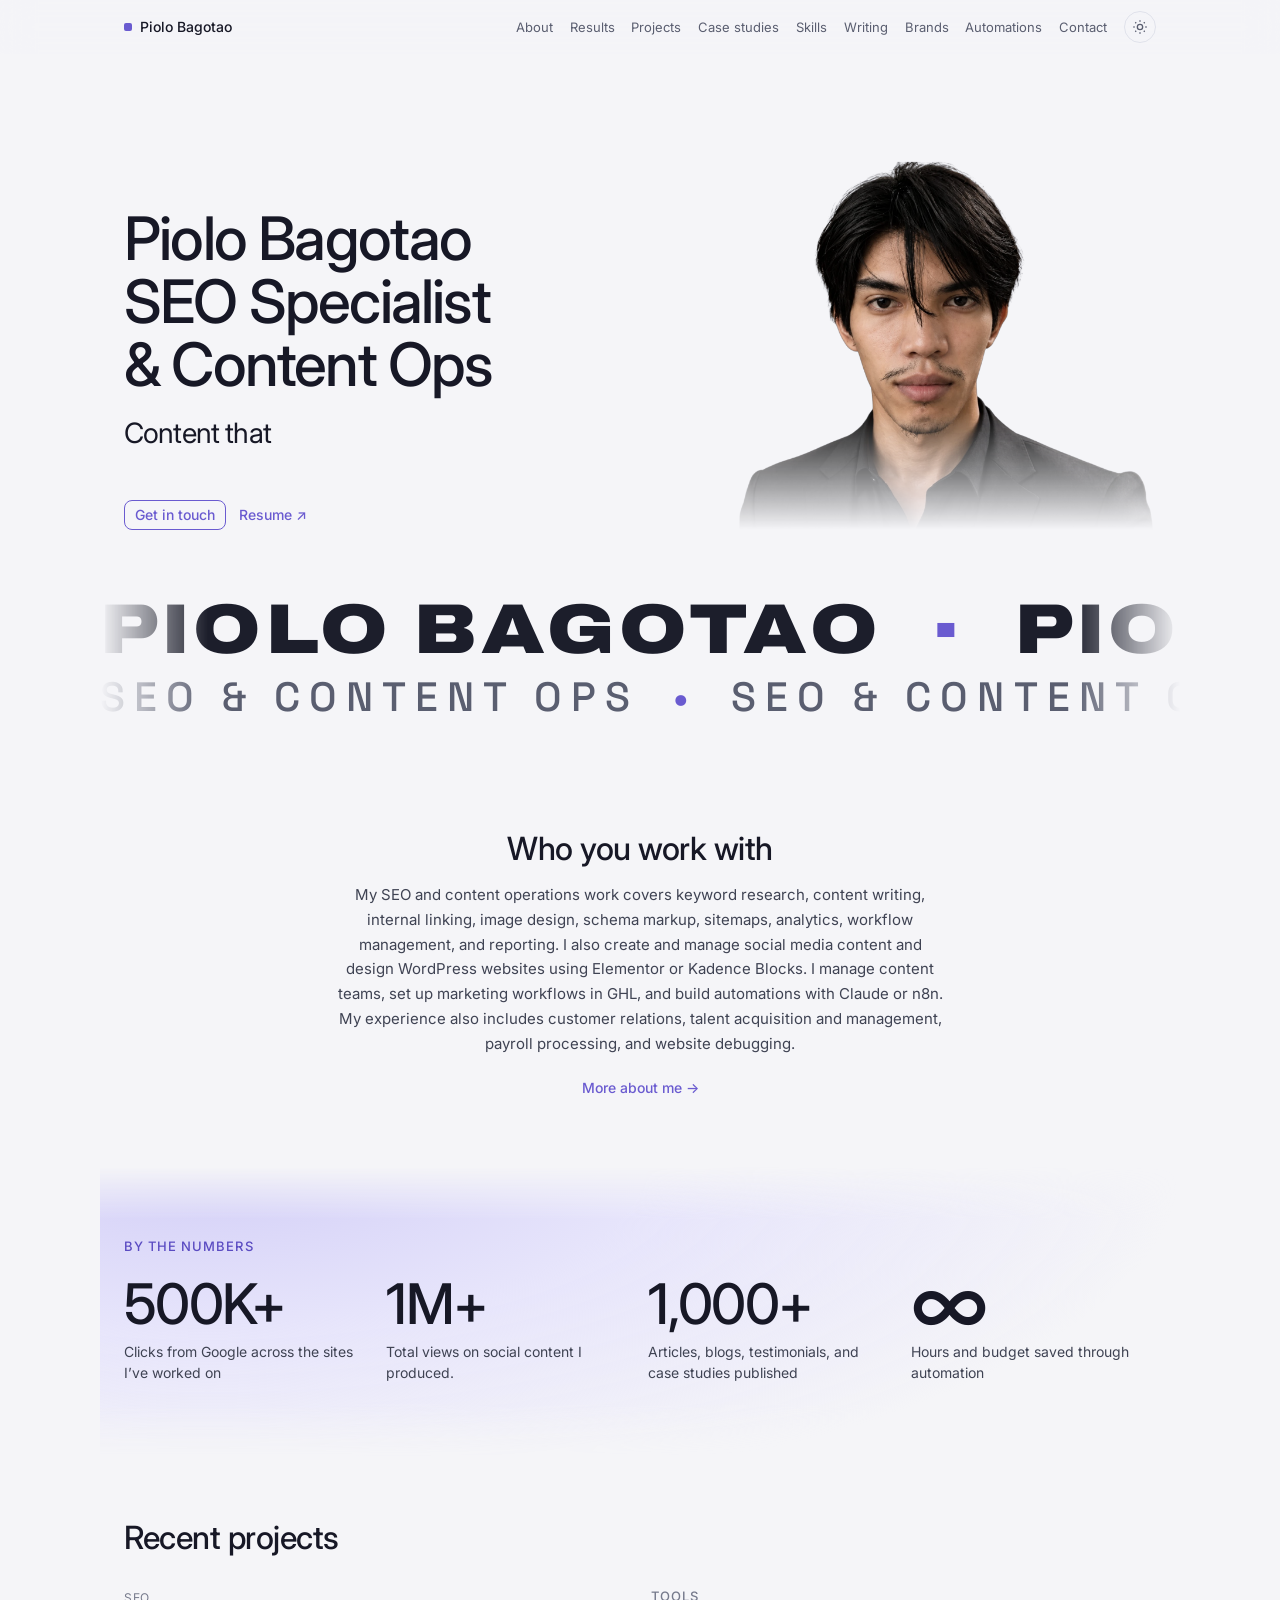
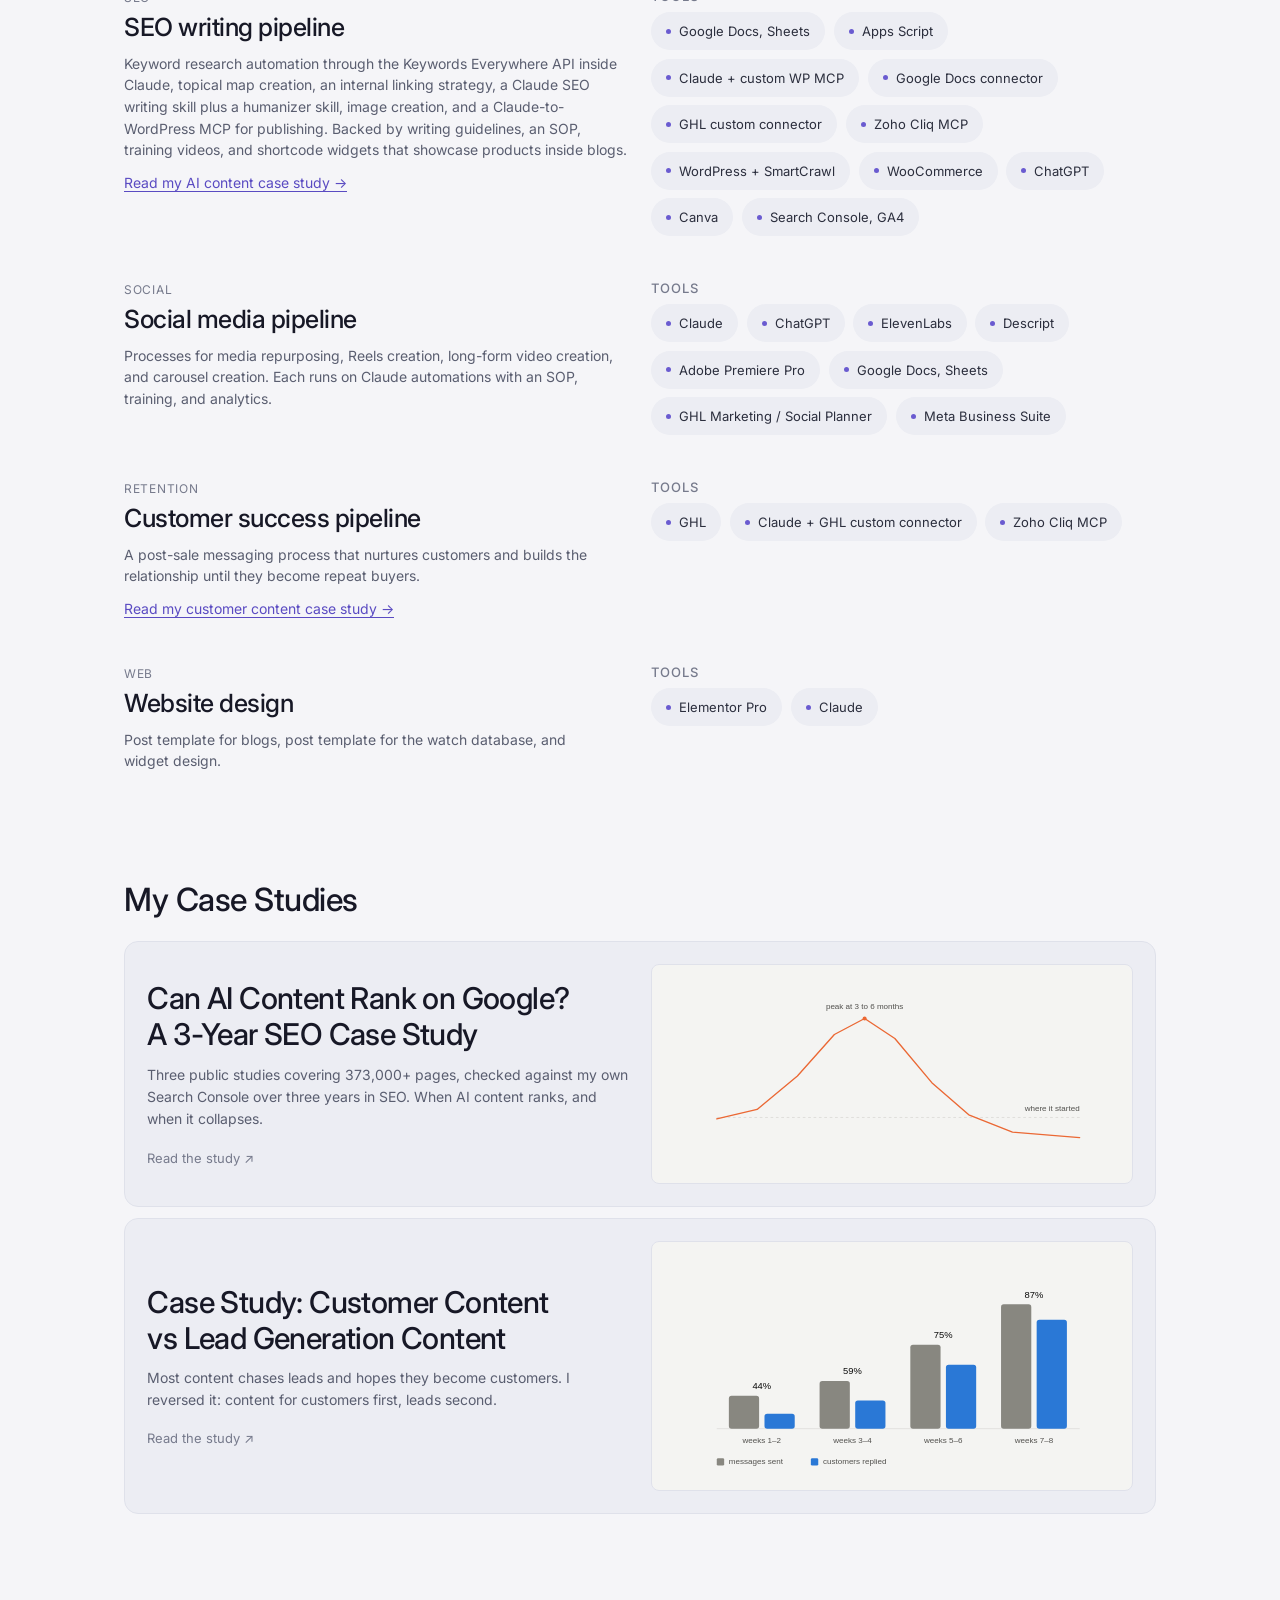
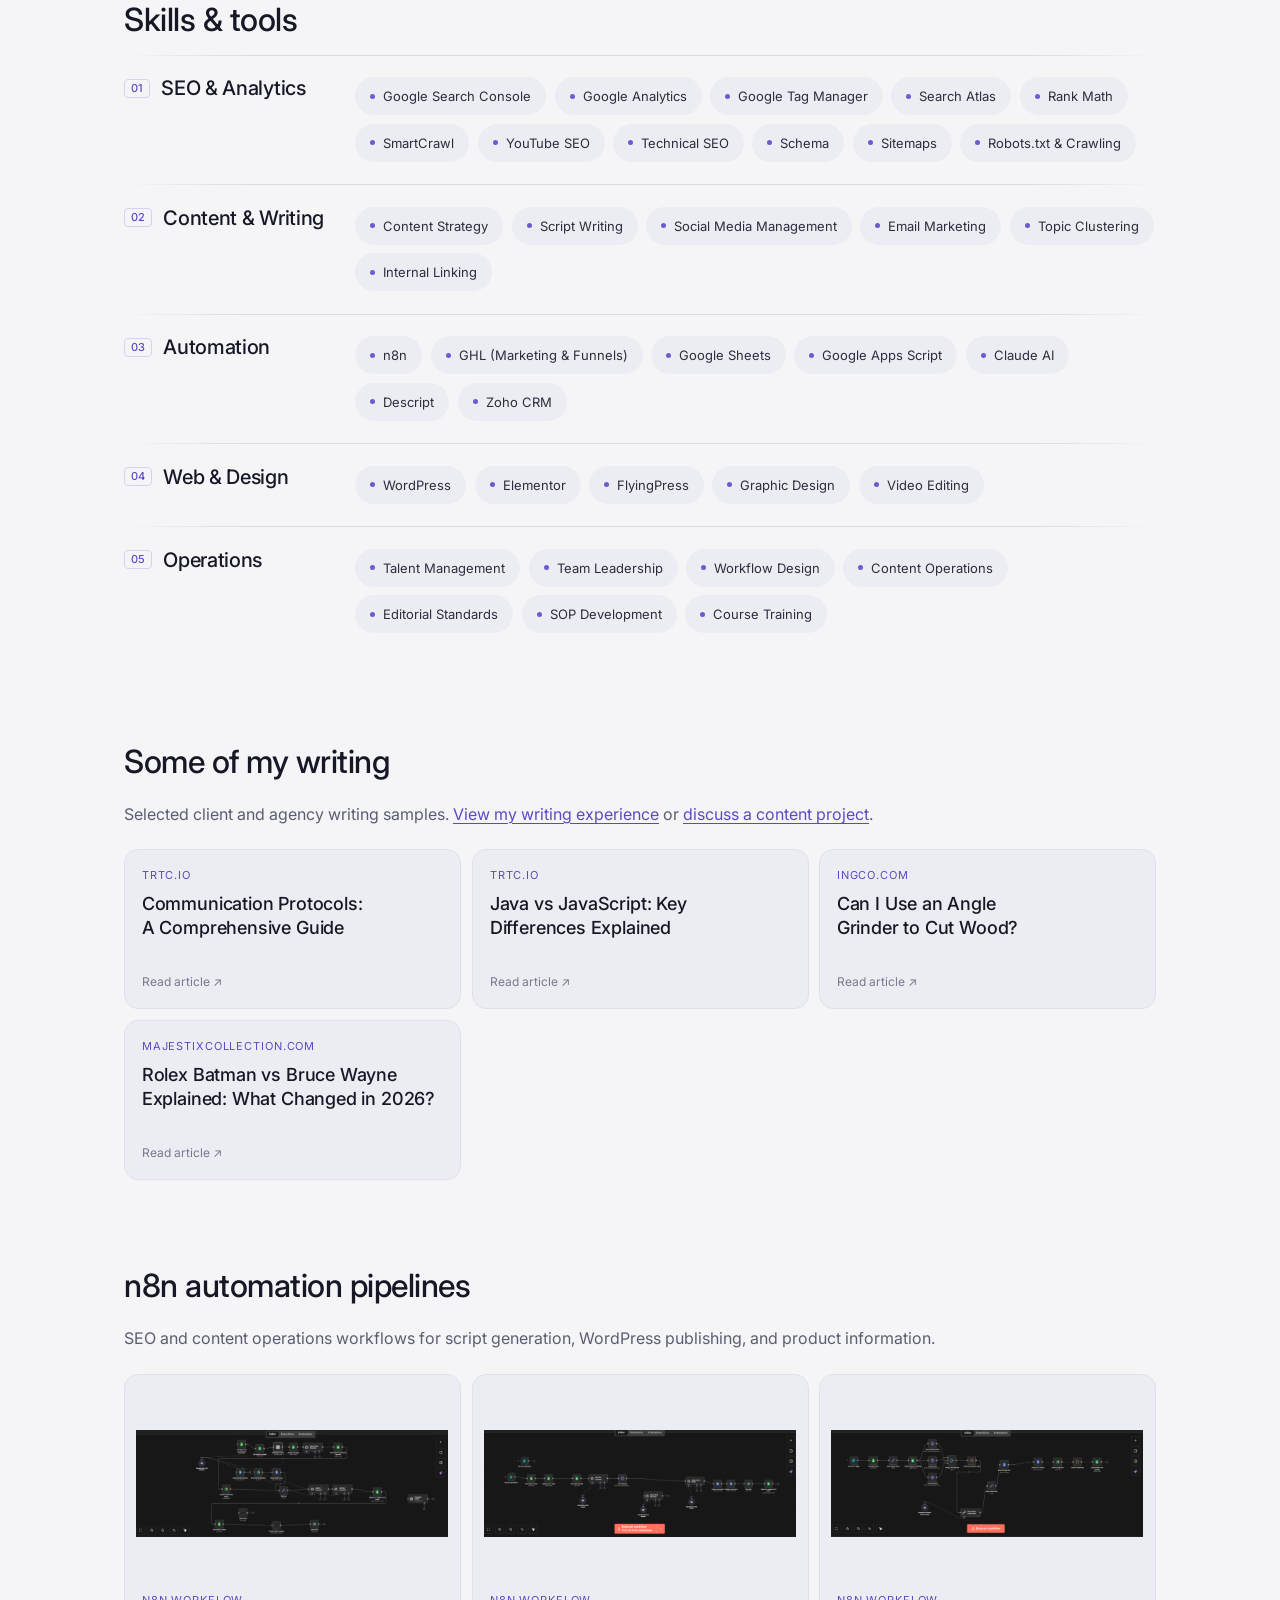
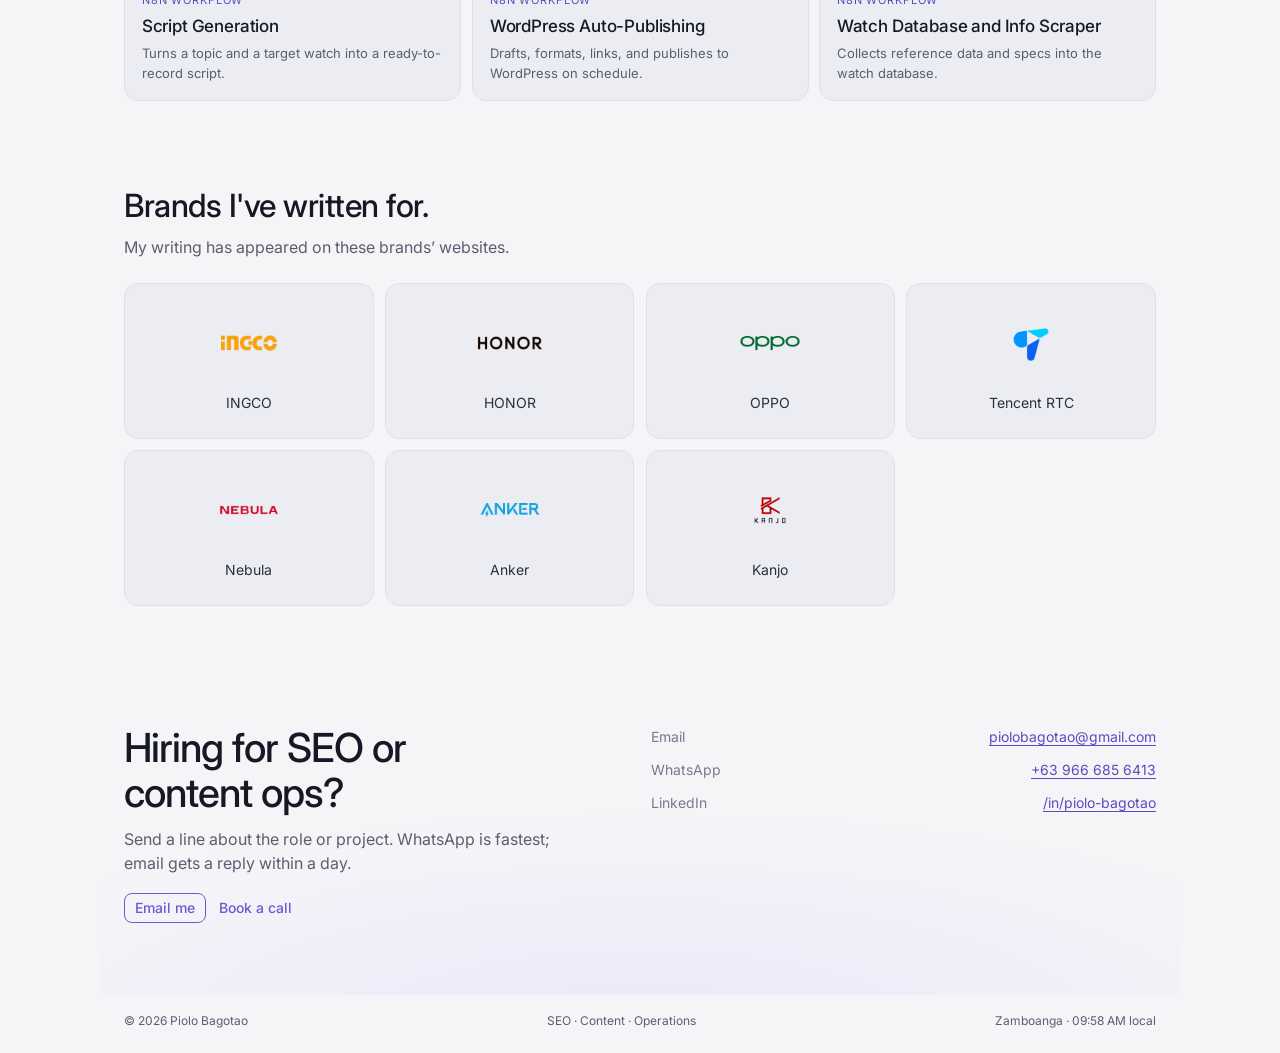
==== commit 636fbd16: "Improve footer contrast and workflow link labels" ====
--- a/index.html
+++ b/index.html
@@ -319,7 +319,7 @@
       <p class="section-intro">SEO and content operations workflows for script generation, WordPress publishing, and product information.</p>
       <div style="display:grid;grid-template-columns:repeat(auto-fit,minmax(260px,1fr));gap:var(--space-4)">
         <div class="fig zoomcard tilt" style="display:grid;gap:var(--space-4);padding:var(--space-4);border-radius:var(--radius-lg);background:var(--color-neutral-900);border:1px solid var(--color-neutral-800);cursor:zoom-in;transition:border-color .25s">
-          <div style="aspect-ratio:16/10;border-radius:var(--radius-md);overflow:hidden"><a data-lightbox href="assets/n8n-script.png" aria-label="Enlarge workflow screenshot"><img data-zoom-src="assets/n8n-script.png" src="assets/n8n-script.png" alt="n8n workflow: approved Reels script to audio in ElevenLabs" style="width:100%;height:100%;object-fit:cover;object-position:center;display:block" width="1600" height="549" loading="lazy" decoding="async"></a></div>
+          <div style="aspect-ratio:16/10;border-radius:var(--radius-md);overflow:hidden"><a data-lightbox href="assets/n8n-script.png" aria-label="Enlarge script generation workflow"><img data-zoom-src="assets/n8n-script.png" src="assets/n8n-script.png" alt="n8n workflow: approved Reels script to audio in ElevenLabs" style="width:100%;height:100%;object-fit:cover;object-position:center;display:block" width="1600" height="549" loading="lazy" decoding="async"></a></div>
           <div style="display:grid;gap:var(--space-2);padding:0 var(--space-2) var(--space-2)">
             <span style="font-size:11px;letter-spacing:.08em;text-transform:uppercase;color:var(--color-accent-300)">n8n workflow</span>
             <span style="font-size:17px;font-weight:500;letter-spacing:-0.01em;line-height:1.3">Script Generation</span>
@@ -327,7 +327,7 @@
           </div>
         </div>
         <div class="fig zoomcard tilt" style="display:grid;gap:var(--space-4);padding:var(--space-4);border-radius:var(--radius-lg);background:var(--color-neutral-900);border:1px solid var(--color-neutral-800);cursor:zoom-in;transition:border-color .25s">
-          <div style="aspect-ratio:16/10;border-radius:var(--radius-md);overflow:hidden"><a data-lightbox href="assets/n8n-watchdb.png" aria-label="Enlarge workflow screenshot"><img data-zoom-src="assets/n8n-watchdb.png" src="assets/n8n-watchdb.png" alt="n8n workflow: automatic blog post creator with search and Sheets integration" style="width:100%;height:100%;object-fit:cover;object-position:center;display:block" width="1600" height="549" loading="lazy" decoding="async"></a></div>
+          <div style="aspect-ratio:16/10;border-radius:var(--radius-md);overflow:hidden"><a data-lightbox href="assets/n8n-watchdb.png" aria-label="Enlarge WordPress auto-publishing workflow"><img data-zoom-src="assets/n8n-watchdb.png" src="assets/n8n-watchdb.png" alt="n8n workflow: automatic blog post creator with search and Sheets integration" style="width:100%;height:100%;object-fit:cover;object-position:center;display:block" width="1600" height="549" loading="lazy" decoding="async"></a></div>
           <div style="display:grid;gap:var(--space-2);padding:0 var(--space-2) var(--space-2)">
             <span style="font-size:11px;letter-spacing:.08em;text-transform:uppercase;color:var(--color-accent-300)">n8n workflow</span>
             <span style="font-size:17px;font-weight:500;letter-spacing:-0.01em;line-height:1.3">WordPress Auto-Publishing</span>
@@ -335,7 +335,7 @@
           </div>
         </div>
         <div class="fig zoomcard tilt" style="display:grid;gap:var(--space-4);padding:var(--space-4);border-radius:var(--radius-lg);background:var(--color-neutral-900);border:1px solid var(--color-neutral-800);cursor:zoom-in;transition:border-color .25s">
-          <div style="aspect-ratio:16/10;border-radius:var(--radius-md);overflow:hidden"><a data-lightbox href="assets/n8n-wordpress.png" aria-label="Enlarge workflow screenshot"><img data-zoom-src="assets/n8n-wordpress.png" src="assets/n8n-wordpress.png" alt="n8n workflow: watch database page creator with info scraper and fact-check layering" style="width:100%;height:100%;object-fit:cover;object-position:center;display:block" width="1600" height="549" loading="lazy" decoding="async"></a></div>
+          <div style="aspect-ratio:16/10;border-radius:var(--radius-md);overflow:hidden"><a data-lightbox href="assets/n8n-wordpress.png" aria-label="Enlarge watch database workflow"><img data-zoom-src="assets/n8n-wordpress.png" src="assets/n8n-wordpress.png" alt="n8n workflow: watch database page creator with info scraper and fact-check layering" style="width:100%;height:100%;object-fit:cover;object-position:center;display:block" width="1600" height="549" loading="lazy" decoding="async"></a></div>
           <div style="display:grid;gap:var(--space-2);padding:0 var(--space-2) var(--space-2)">
             <span style="font-size:11px;letter-spacing:.08em;text-transform:uppercase;color:var(--color-accent-300)">n8n workflow</span>
             <span style="font-size:17px;font-weight:500;letter-spacing:-0.01em;line-height:1.3">Watch Database and Info Scraper</span>
@@ -381,7 +381,7 @@
       </div>
     </div>
 
-    <footer style="display:flex;justify-content:space-between;gap:var(--space-4);flex-wrap:wrap;padding:var(--space-6) 0 var(--space-8);font-size:12px;color:var(--color-neutral-600)">
+    <footer style="display:flex;justify-content:space-between;gap:var(--space-4);flex-wrap:wrap;padding:var(--space-6) 0 var(--space-8);font-size:12px;color:var(--color-neutral-400)">
       <span>© 2026 Piolo Bagotao</span>
       <span>SEO · Content · Operations</span>
       <span>Zamboanga · <time data-local-time>Manila time</time> local</span>
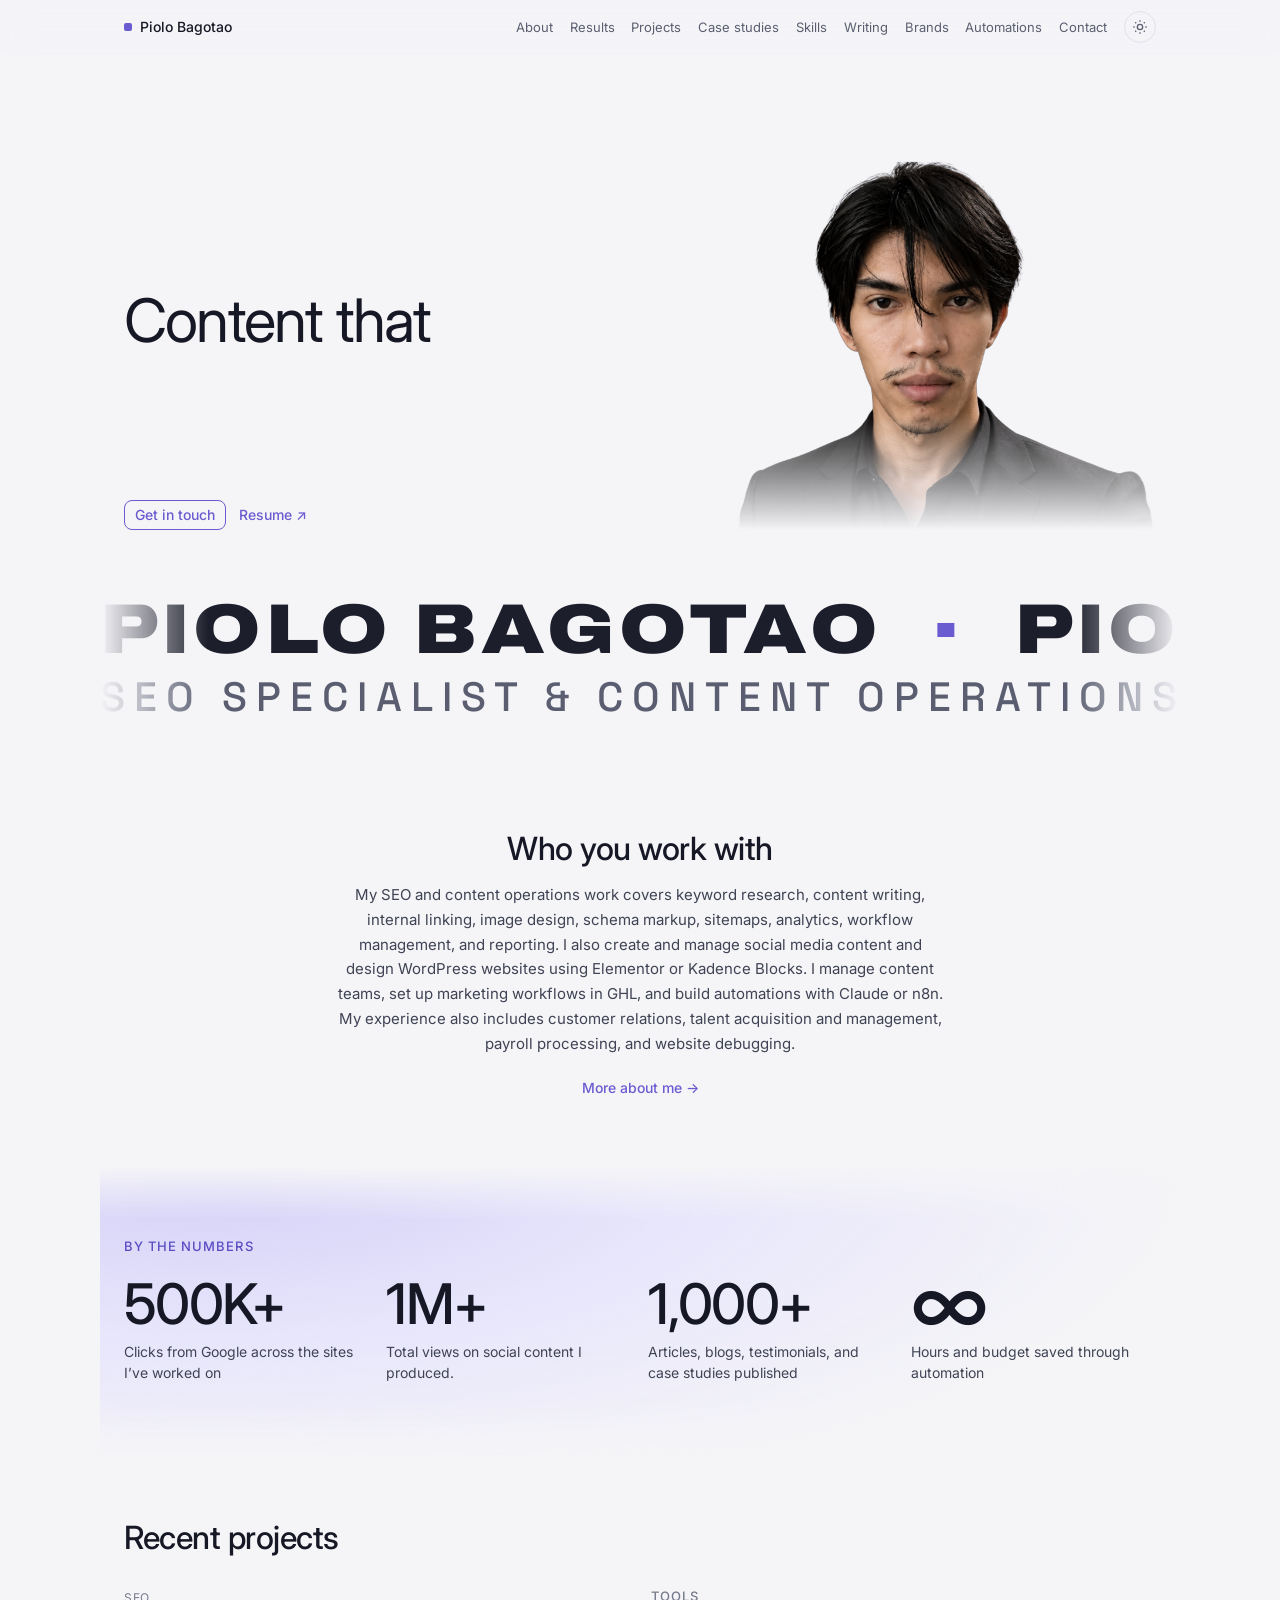
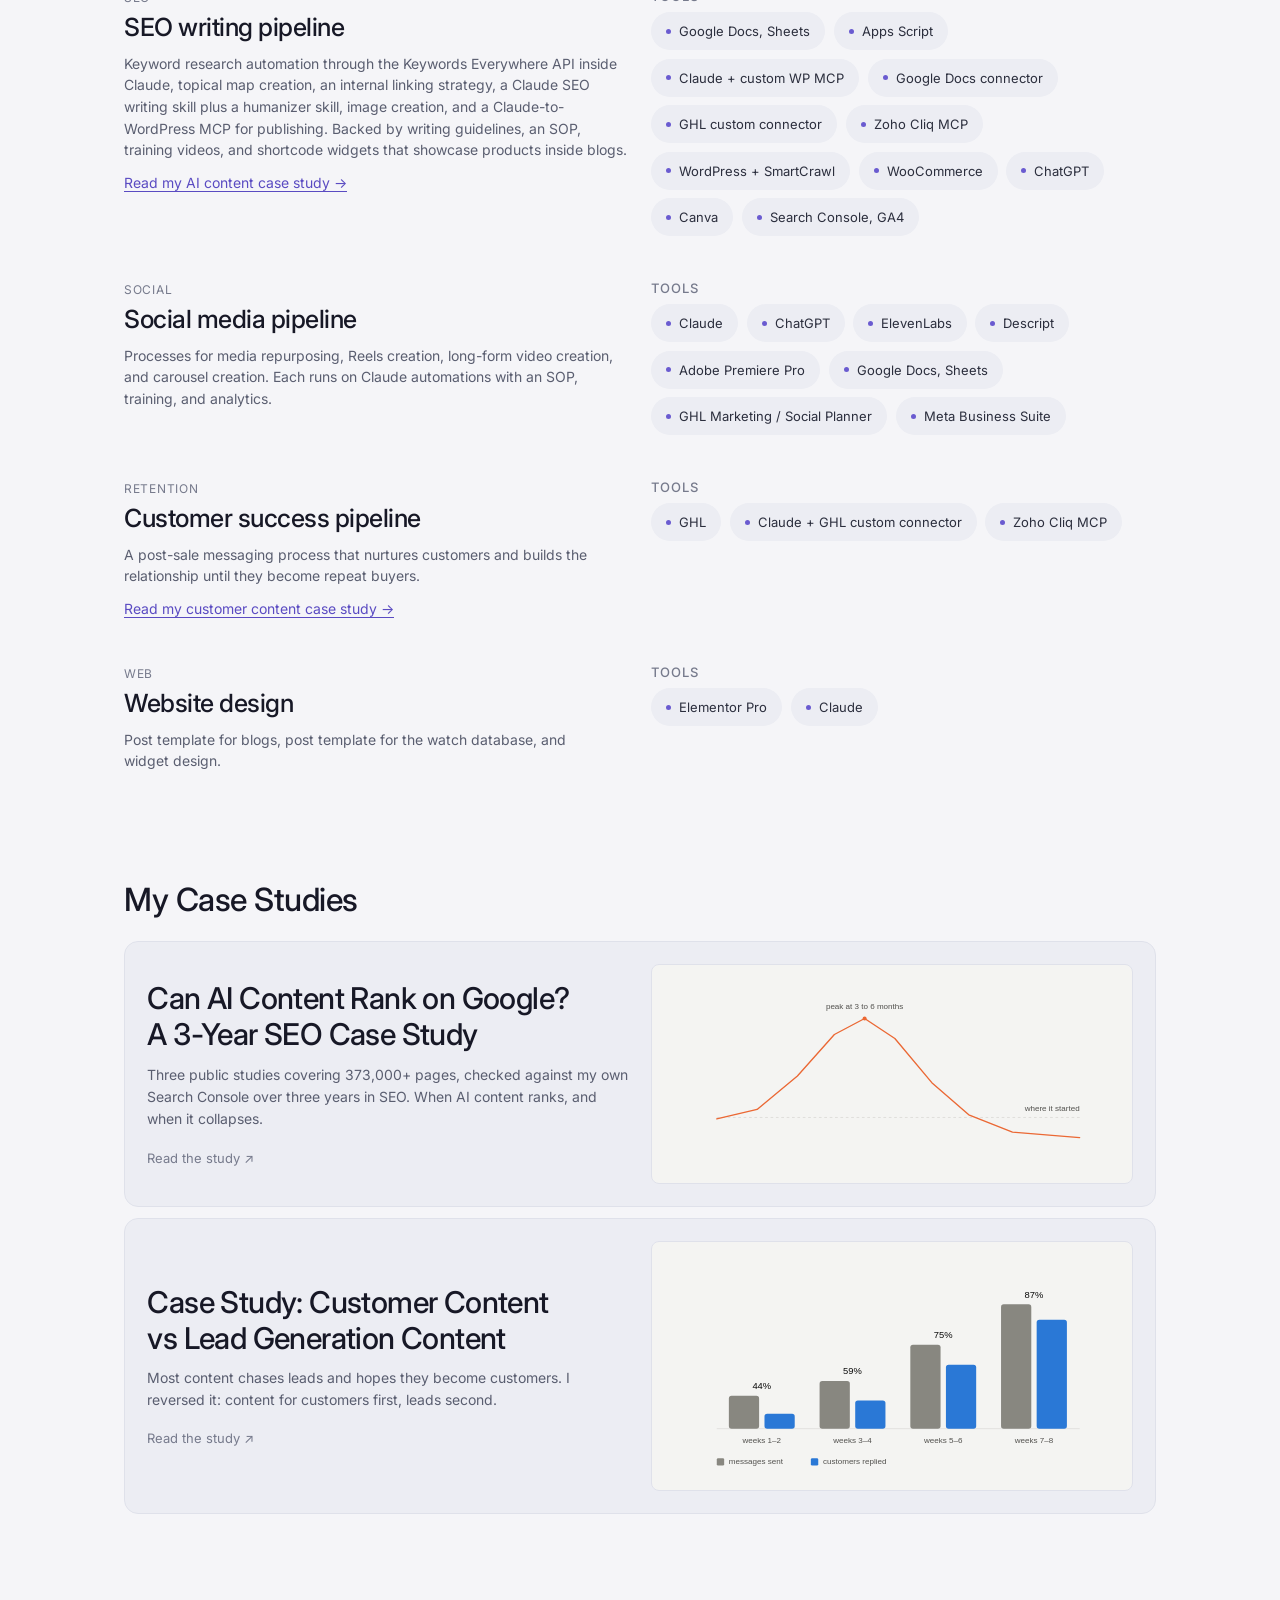
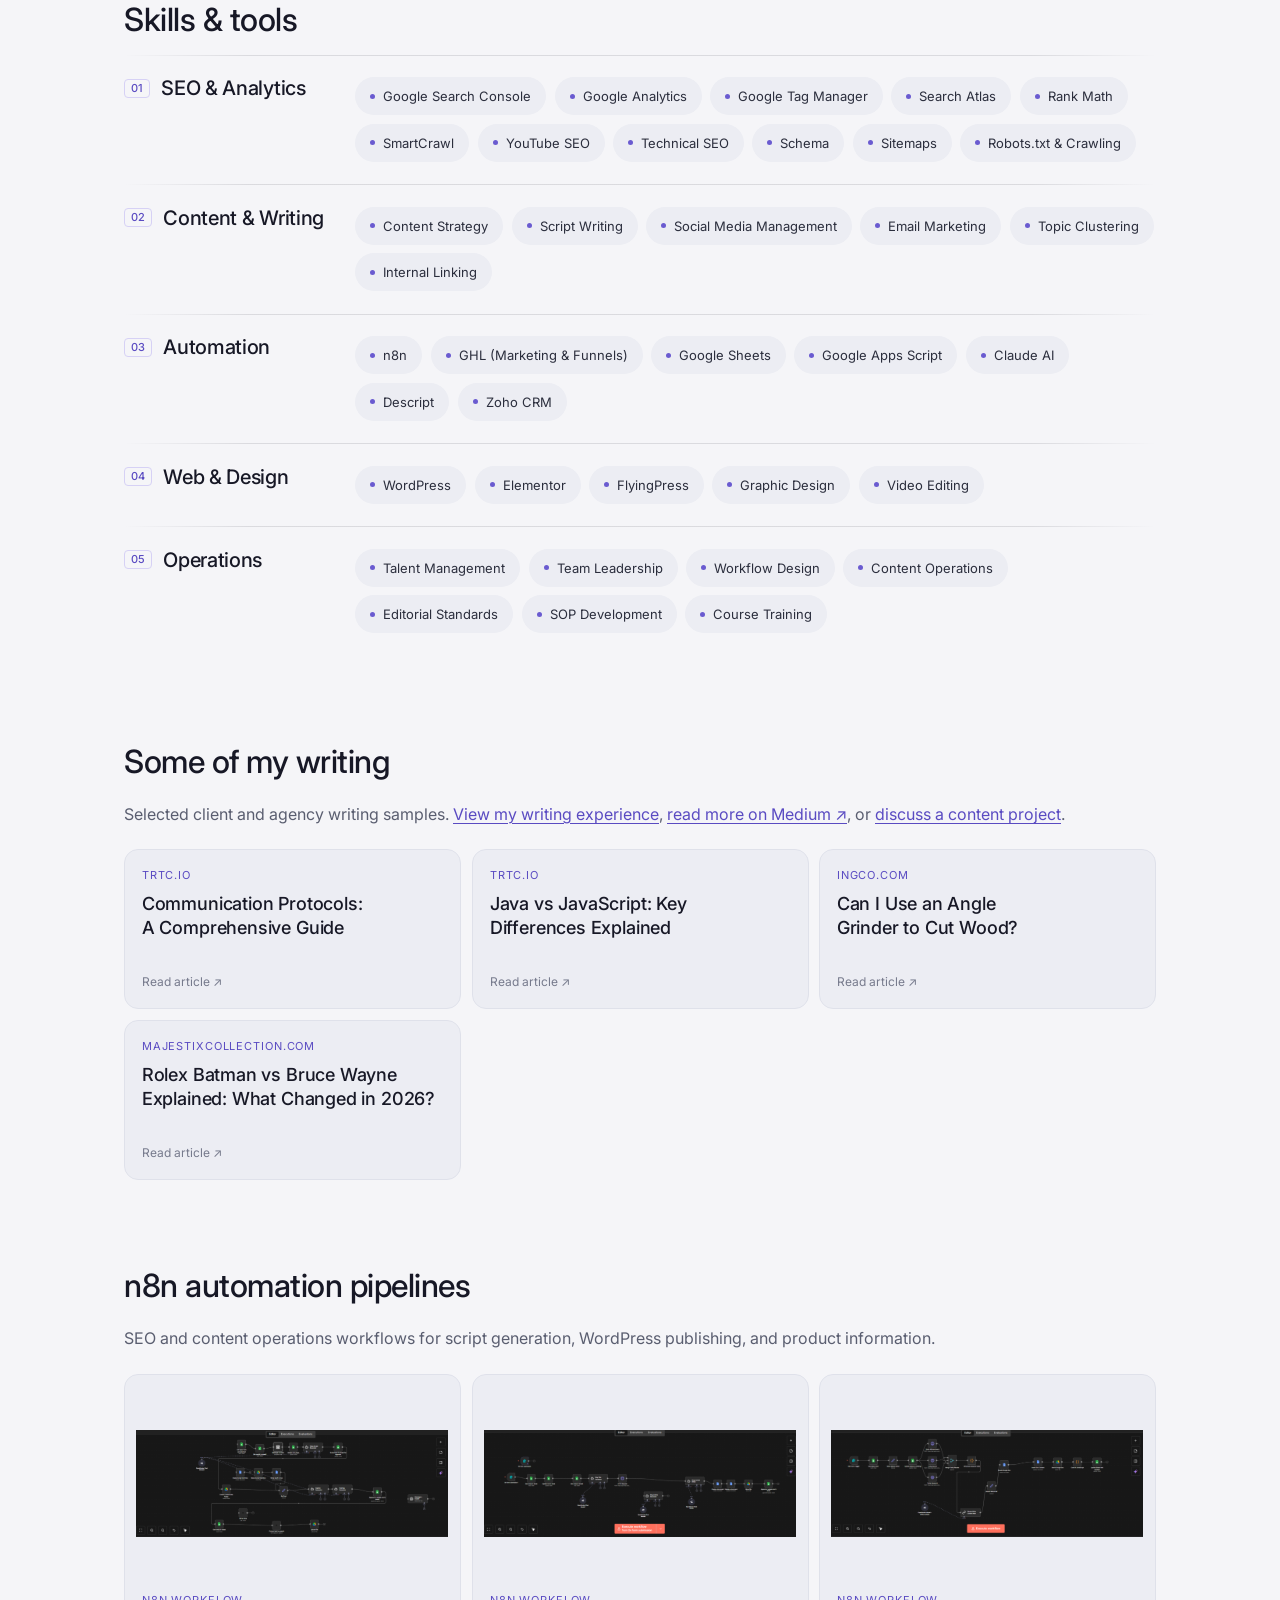
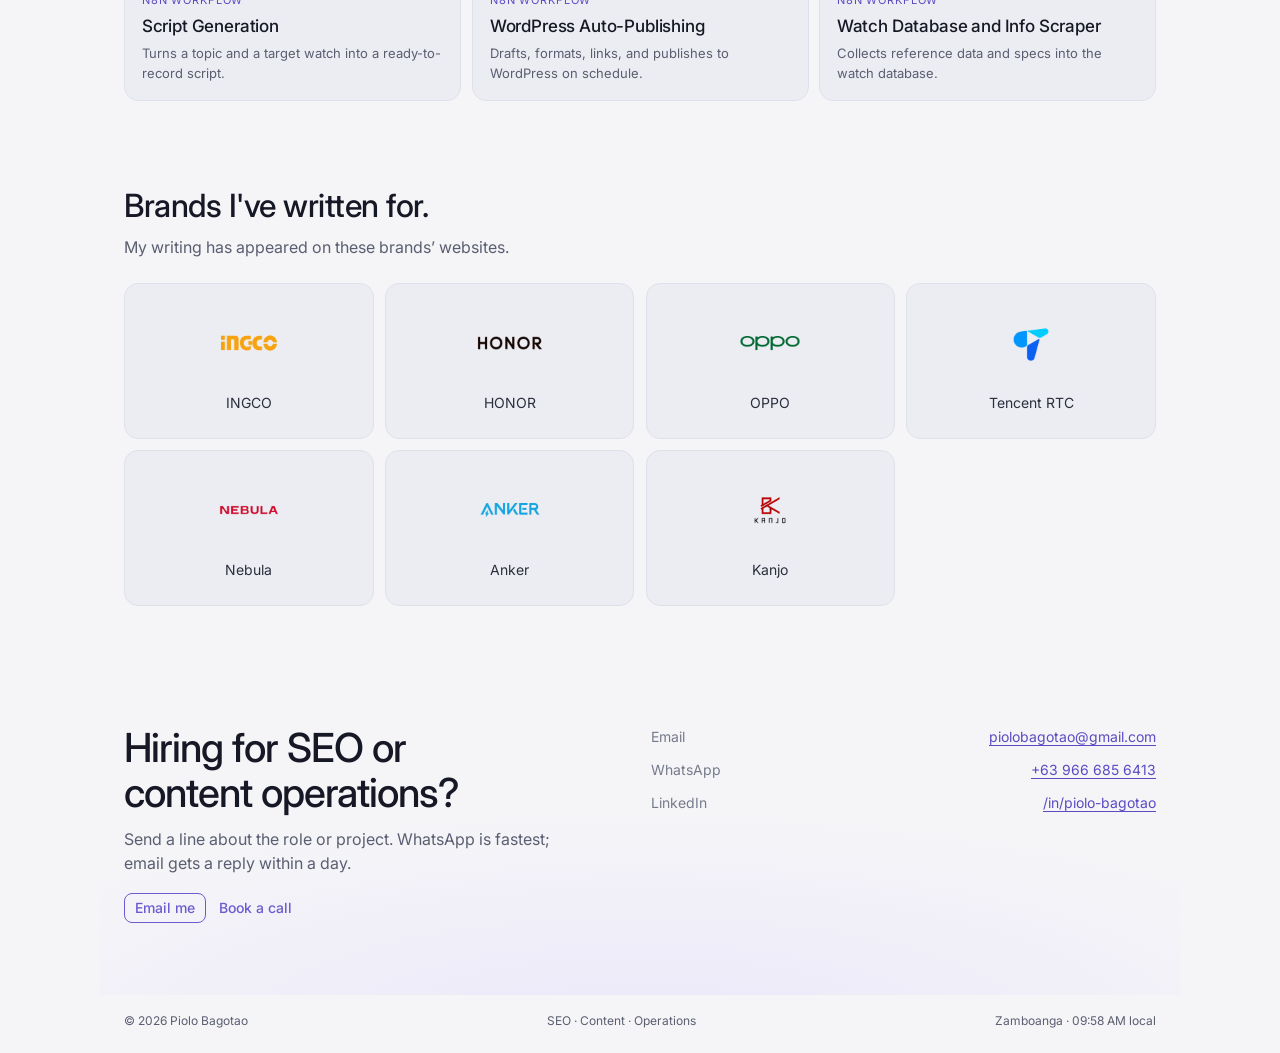
==== commit aaae0131: "Simplify animated identity and add Medium profile" ====
--- a/index.html
+++ b/index.html
@@ -1,6 +1,6 @@
 <!DOCTYPE html>
 <html lang="en">
-<head><meta charset="utf-8"><meta name="viewport" content="width=device-width, initial-scale=1"><title>Piolo Bagotao | SEO Specialist &amp; Content Ops</title><link rel="stylesheet" href="assets/theme.css">
+<head><meta charset="utf-8"><meta name="viewport" content="width=device-width, initial-scale=1"><title>Piolo Bagotao | SEO Specialist &amp; Content Operations</title><link rel="stylesheet" href="assets/theme.css">
 
   <link rel="stylesheet" href="assets/color-modes.css">
 
@@ -57,24 +57,24 @@
 <script src="assets/color-modes.js"></script>
 <link rel="stylesheet" href="assets/portfolio.css"><script defer src="assets/portfolio.js"></script><script defer src="assets/enhancements.js"></script>
   <link rel="canonical" href="https://piolobagotao.vercel.app/">
-  <meta name="description" content="Piolo Bagotao — SEO Specialist &amp; Content Ops. Explore SEO strategy, content optimization, internal linking, publishing workflows, case studies, and automations.">
+  <meta name="description" content="Piolo Bagotao — SEO Specialist &amp; Content Operations. Explore SEO strategy, content optimization, internal linking, publishing workflows, case studies, and automations.">
   <meta name="robots" content="index, follow, max-image-preview:large">
   <meta property="og:type" content="profile">
   <meta property="og:site_name" content="Piolo Bagotao">
-  <meta property="og:title" content="Piolo Bagotao | SEO Specialist &amp; Content Ops">
-  <meta property="og:description" content="Piolo Bagotao — SEO Specialist &amp; Content Ops. Explore SEO strategy, content optimization, internal linking, publishing workflows, case studies, and automations.">
+  <meta property="og:title" content="Piolo Bagotao | SEO Specialist &amp; Content Operations">
+  <meta property="og:description" content="Piolo Bagotao — SEO Specialist &amp; Content Operations. Explore SEO strategy, content optimization, internal linking, publishing workflows, case studies, and automations.">
   <meta property="og:url" content="https://piolobagotao.vercel.app/">
   <meta property="og:image" content="https://piolobagotao.vercel.app/assets/piolo.png">
   <meta property="og:image:type" content="image/png">
   <meta property="og:image:width" content="1433">
   <meta property="og:image:height" content="1254">
-  <meta property="og:image:alt" content="Piolo Bagotao, SEO Specialist &amp; Content Ops">
+  <meta property="og:image:alt" content="Piolo Bagotao, SEO Specialist &amp; Content Operations">
   <meta name="twitter:card" content="summary_large_image">
-  <meta name="twitter:title" content="Piolo Bagotao | SEO Specialist &amp; Content Ops">
-  <meta name="twitter:description" content="Piolo Bagotao — SEO Specialist &amp; Content Ops. Explore SEO strategy, content optimization, internal linking, publishing workflows, case studies, and automations.">
+  <meta name="twitter:title" content="Piolo Bagotao | SEO Specialist &amp; Content Operations">
+  <meta name="twitter:description" content="Piolo Bagotao — SEO Specialist &amp; Content Operations. Explore SEO strategy, content optimization, internal linking, publishing workflows, case studies, and automations.">
   <meta name="twitter:image" content="https://piolobagotao.vercel.app/assets/piolo.png">
-  <meta name="twitter:image:alt" content="Piolo Bagotao, SEO Specialist &amp; Content Ops">
-  <script type="application/ld+json">{"@context": "https://schema.org", "@graph": [{"@type": "Person", "@id": "https://piolobagotao.vercel.app/#person", "name": "Piolo Bagotao", "jobTitle": "SEO Specialist & Content Ops", "url": "https://piolobagotao.vercel.app/", "description": "Piolo Bagotao is an SEO Specialist & Content Ops professional specializing in SEO strategy, content optimization, internal linking, publishing workflows, organic search growth, and automation.", "image": "https://piolobagotao.vercel.app/assets/piolo-bagotao-seo-specialist.webp", "sameAs": ["https://www.linkedin.com/in/piolo-bagotao-a421131ba/"], "alumniOf": {"@type": "CollegeOrUniversity", "name": "Western Mindanao State University"}}, {"@type": "WebSite", "@id": "https://piolobagotao.vercel.app/#website", "url": "https://piolobagotao.vercel.app/", "name": "Piolo Bagotao", "publisher": {"@id": "https://piolobagotao.vercel.app/#person"}, "inLanguage": "en"}, {"@type": "ProfilePage", "@id": "https://piolobagotao.vercel.app/#webpage", "url": "https://piolobagotao.vercel.app/", "name": "Piolo Bagotao | SEO Specialist & Content Ops", "description": "Piolo Bagotao — SEO Specialist & Content Ops. Explore SEO strategy, content optimization, internal linking, publishing workflows, case studies, and automations.", "isPartOf": {"@id": "https://piolobagotao.vercel.app/#website"}, "mainEntity": {"@id": "https://piolobagotao.vercel.app/#person"}, "inLanguage": "en"}]}</script>
+  <meta name="twitter:image:alt" content="Piolo Bagotao, SEO Specialist &amp; Content Operations">
+  <script type="application/ld+json">{"@context": "https://schema.org", "@graph": [{"@type": "Person", "@id": "https://piolobagotao.vercel.app/#person", "name": "Piolo Bagotao", "jobTitle": "SEO Specialist & Content Operations", "url": "https://piolobagotao.vercel.app/", "description": "Piolo Bagotao is an SEO Specialist & Content Operations professional specializing in SEO strategy, content optimization, internal linking, publishing workflows, organic search growth, and automation.", "image": "https://piolobagotao.vercel.app/assets/piolo-bagotao-seo-specialist.webp", "sameAs": ["https://www.linkedin.com/in/piolo-bagotao-a421131ba/", "https://medium.com/@piolobagotao"], "alumniOf": {"@type": "CollegeOrUniversity", "name": "Western Mindanao State University"}}, {"@type": "WebSite", "@id": "https://piolobagotao.vercel.app/#website", "url": "https://piolobagotao.vercel.app/", "name": "Piolo Bagotao", "publisher": {"@id": "https://piolobagotao.vercel.app/#person"}, "inLanguage": "en"}, {"@type": "ProfilePage", "@id": "https://piolobagotao.vercel.app/#webpage", "url": "https://piolobagotao.vercel.app/", "name": "Piolo Bagotao | SEO Specialist & Content Operations", "description": "Piolo Bagotao — SEO Specialist & Content Operations. Explore SEO strategy, content optimization, internal linking, publishing workflows, case studies, and automations.", "isPartOf": {"@id": "https://piolobagotao.vercel.app/#website"}, "mainEntity": {"@id": "https://piolobagotao.vercel.app/#person"}, "inLanguage": "en"}]}</script>
 </head>
 <body>
 <a class="skip-link" href="#main-content">Skip to content</a>
@@ -113,29 +113,27 @@
     <!-- hero -->
     <section id="top" data-screen-label="Hero" data-hero style="will-change:transform,opacity;transform-origin:50% 100%;display:grid;grid-template-columns:minmax(0,1fr) auto;gap:var(--space-8);align-items:end;padding:56px 0 24px">
       <div style="min-width:0">
-        <h1 class="rise hero-identity" style="font-size:clamp(36px,5.5vw,60px);line-height:1.05;letter-spacing:-0.03em;text-wrap:balance;font-family:var(--font-heading);font-weight:var(--font-heading-weight);color:var(--color-text);margin:0;animation-delay:.08s">Piolo Bagotao</h1>
-        <p class="rise hero-identity" style="font-size:clamp(36px,5.5vw,60px);line-height:1.05;letter-spacing:-0.03em;text-wrap:balance;font-family:var(--font-heading);font-weight:var(--font-heading-weight);color:var(--color-text);margin:0 0 var(--space-8);animation-delay:.08s">SEO Specialist &amp; Content Ops</p>
-        <p class="rise" style="font-size:clamp(20px,2.6vw,28px);line-height:1.05;letter-spacing:-0.03em;margin:0 0 var(--space-8);text-wrap:balance;animation-delay:.16s">Content that<br><span style="display:inline-grid;vertical-align:bottom;color:var(--color-accent-300);overflow:hidden;line-height:1.05"><span aria-hidden="true" style="grid-area:1/1;visibility:hidden">gains followers, likes, comments</span><span class="word" data-hero-word style="grid-area:1/1">shows up in rankings</span></span></p>
+        <p class="rise" style="font-size:clamp(36px,5.5vw,60px);line-height:1.05;letter-spacing:-0.03em;margin:0 0 var(--space-8);text-wrap:balance;animation-delay:.16s">Content that<br><span style="display:inline-grid;vertical-align:bottom;color:var(--color-accent-300);overflow:hidden;line-height:1.05"><span aria-hidden="true" style="grid-area:1/1;visibility:hidden">gains followers, likes, comments</span><span class="word" data-hero-word style="grid-area:1/1">shows up in rankings</span></span></p>
         <div class="rise" style="animation-delay:.24s;display:flex;gap:var(--space-3);flex-wrap:wrap;align-items:center">
           <a href="#contact" class="btn btn-primary magnet" style="text-decoration:none">Get in touch</a>
           <a href="https://canva.link/piolobagotao" target="_blank" rel="noreferrer" class="btn btn-ghost magnet" style="text-decoration:none">Resume ↗</a>
         </div>
       </div>
       <div class="rise" style="animation-delay:.3s;position:relative;width:min(420px,42vw);height:420px;flex:none;display:flex;align-items:flex-end;justify-content:center;overflow:visible;background:transparent">
-        <img data-parallax data-look src="assets/piolo-bagotao-seo-specialist.webp" alt="Piolo Bagotao, SEO Specialist &amp; Content Ops" style="position:relative;width:100%;height:100%;object-fit:contain;object-position:center bottom;filter:saturate(0.7);will-change:transform;mask-image:linear-gradient(180deg,#000 72%,transparent 100%);background:transparent" width="1433" height="1254" fetchpriority="high" decoding="async">
+        <img data-parallax data-look src="assets/piolo-bagotao-seo-specialist.webp" alt="Piolo Bagotao, SEO Specialist &amp; Content Operations" style="position:relative;width:100%;height:100%;object-fit:contain;object-position:center bottom;filter:saturate(0.7);will-change:transform;mask-image:linear-gradient(180deg,#000 72%,transparent 100%);background:transparent" width="1433" height="1254" fetchpriority="high" decoding="async">
       </div>
     </section>
 
 
     <!-- marquee -->
-    <div aria-hidden="true" style="margin:24px -24px 72px;padding:var(--space-6) 0;overflow:hidden;display:grid;gap:var(--space-4);mask-image:linear-gradient(90deg,transparent,#000 10%,#000 90%,transparent)">
+    <div style="margin:24px -24px 72px;padding:var(--space-6) 0;overflow:hidden;display:grid;gap:var(--space-4);mask-image:linear-gradient(90deg,transparent,#000 10%,#000 90%,transparent)">
       <div data-marquee="1" style="display:flex;gap:var(--space-12);width:max-content;will-change:transform;font-family:'Archivo',var(--font-heading);font-stretch:118%;font-size:clamp(36px,5.5vw,76px);font-weight:900;letter-spacing:.06em;line-height:1;text-transform:uppercase;color:var(--color-neutral-100);white-space:nowrap">
-        <span>Piolo Bagotao</span><span style="color:var(--color-accent);padding:0 var(--space-6)">·</span><span>Piolo Bagotao</span><span style="color:var(--color-accent);padding:0 var(--space-6)">·</span><span>Piolo Bagotao</span><span style="color:var(--color-accent);padding:0 var(--space-6)">·</span><span>Piolo Bagotao</span><span style="color:var(--color-accent);padding:0 var(--space-6)">·</span>
-        <span>Piolo Bagotao</span><span style="color:var(--color-accent);padding:0 var(--space-6)">·</span><span>Piolo Bagotao</span><span style="color:var(--color-accent);padding:0 var(--space-6)">·</span><span>Piolo Bagotao</span><span style="color:var(--color-accent);padding:0 var(--space-6)">·</span><span>Piolo Bagotao</span><span style="color:var(--color-accent);padding:0 var(--space-6)">·</span>
+        <h1 style="font:inherit;font-stretch:inherit;letter-spacing:inherit;line-height:inherit;margin:0;flex:none">Piolo Bagotao</h1><span aria-hidden="true" style="color:var(--color-accent);padding:0 var(--space-6)">·</span><span aria-hidden="true">Piolo Bagotao</span><span aria-hidden="true" style="color:var(--color-accent);padding:0 var(--space-6)">·</span><span aria-hidden="true">Piolo Bagotao</span><span aria-hidden="true" style="color:var(--color-accent);padding:0 var(--space-6)">·</span><span aria-hidden="true">Piolo Bagotao</span><span aria-hidden="true" style="color:var(--color-accent);padding:0 var(--space-6)">·</span>
+        <span aria-hidden="true">Piolo Bagotao</span><span aria-hidden="true" style="color:var(--color-accent);padding:0 var(--space-6)">·</span><span aria-hidden="true">Piolo Bagotao</span><span aria-hidden="true" style="color:var(--color-accent);padding:0 var(--space-6)">·</span><span aria-hidden="true">Piolo Bagotao</span><span aria-hidden="true" style="color:var(--color-accent);padding:0 var(--space-6)">·</span><span aria-hidden="true">Piolo Bagotao</span><span aria-hidden="true" style="color:var(--color-accent);padding:0 var(--space-6)">·</span>
       </div>
       <div data-marquee="-1" style="display:flex;gap:var(--space-12);width:max-content;will-change:transform;font-family:'Space Grotesk',var(--font-heading);font-weight:500;font-size:clamp(22px,3.2vw,44px);letter-spacing:.22em;text-transform:uppercase;line-height:1;color:var(--color-neutral-400);white-space:nowrap">
-        <span>SEO &amp; Content Ops</span><span style="color:var(--color-accent)">•</span><span>SEO &amp; Content Ops</span><span style="color:var(--color-accent)">•</span><span>SEO &amp; Content Ops</span><span style="color:var(--color-accent)">•</span><span>SEO &amp; Content Ops</span><span style="color:var(--color-accent)">•</span>
-        <span>SEO &amp; Content Ops</span><span style="color:var(--color-accent)">•</span><span>SEO &amp; Content Ops</span><span style="color:var(--color-accent)">•</span><span>SEO &amp; Content Ops</span><span style="color:var(--color-accent)">•</span><span>SEO &amp; Content Ops</span><span style="color:var(--color-accent)">•</span>
+        <p style="font:inherit;font-stretch:inherit;letter-spacing:inherit;line-height:inherit;margin:0;flex:none">SEO Specialist &amp; Content Operations</p><span aria-hidden="true" style="color:var(--color-accent)">•</span><span aria-hidden="true">SEO Specialist &amp; Content Operations</span><span aria-hidden="true" style="color:var(--color-accent)">•</span><span aria-hidden="true">SEO Specialist &amp; Content Operations</span><span aria-hidden="true" style="color:var(--color-accent)">•</span><span aria-hidden="true">SEO Specialist &amp; Content Operations</span><span aria-hidden="true" style="color:var(--color-accent)">•</span>
+        <span aria-hidden="true">SEO Specialist &amp; Content Operations</span><span aria-hidden="true" style="color:var(--color-accent)">•</span><span aria-hidden="true">SEO Specialist &amp; Content Operations</span><span aria-hidden="true" style="color:var(--color-accent)">•</span><span aria-hidden="true">SEO Specialist &amp; Content Operations</span><span aria-hidden="true" style="color:var(--color-accent)">•</span><span aria-hidden="true">SEO Specialist &amp; Content Operations</span><span aria-hidden="true" style="color:var(--color-accent)">•</span>
       </div>
     </div>
 
@@ -280,7 +278,7 @@
     <!-- writing -->
     <section id="writing" class="reveal" data-screen-label="Writing" style="padding:64px 0 24px">
       <h2 class="hd" style="margin-bottom:var(--space-8)">Some of my writing</h2>
-      <p class="section-intro">Selected client and agency writing samples. <a href="about.html#experience">View my writing experience</a> or <a href="#contact">discuss a content project</a>.</p>
+      <p class="section-intro">Selected client and agency writing samples. <a href="about.html#experience">View my writing experience</a>, <a href="https://medium.com/@piolobagotao" target="_blank" rel="me noopener noreferrer">read more on Medium ↗</a>, or <a href="#contact">discuss a content project</a>.</p>
       <div style="display:grid;grid-template-columns:repeat(auto-fit,minmax(280px,1fr));gap:var(--space-4)">
         <a class="cardlink stagger tilt" href="https://trtc.io/blog/details/communication-protocols" target="_blank" rel="noreferrer" style="display:flex;flex-direction:column;justify-content:space-between;gap:var(--space-10);min-height:160px;padding:var(--space-6);border-radius:var(--radius-lg);background:var(--color-neutral-900);border:1px solid var(--color-neutral-800)">
           <div style="display:grid;gap:var(--space-3)">
@@ -359,7 +357,7 @@
     <section id="contact" class="reveal" data-screen-label="Contact" style="margin:0 -24px;padding:96px 24px 72px;background:radial-gradient(70% 60% at 50% 110%,color-mix(in srgb,var(--color-accent-900) 80%,transparent),transparent 100%)">
       <div style="display:grid;grid-template-columns:repeat(auto-fit,minmax(280px,1fr));gap:var(--space-8);align-items:start">
         <div>
-          <h2 class="hd" style="font-size:clamp(28px,4vw,40px);letter-spacing:-0.025em;max-width:16ch;margin-bottom:var(--space-4)">Hiring for SEO or content ops?</h2>
+          <h2 class="hd" style="font-size:clamp(28px,4vw,40px);letter-spacing:-0.025em;max-width:16ch;margin-bottom:var(--space-4)">Hiring for SEO or content operations?</h2>
           <p style="color:var(--color-neutral-400);max-width:46ch;text-wrap:pretty">Send a line about the role or project. WhatsApp is fastest; email gets a reply within a day.</p>
           <div style="display:flex;gap:var(--space-3);flex-wrap:wrap;margin-top:var(--space-6)">
             <a href="mailto:piolobagotao@gmail.com?subject=Hi%20Piolo" class="btn btn-primary magnet" style="text-decoration:none">Email me</a>
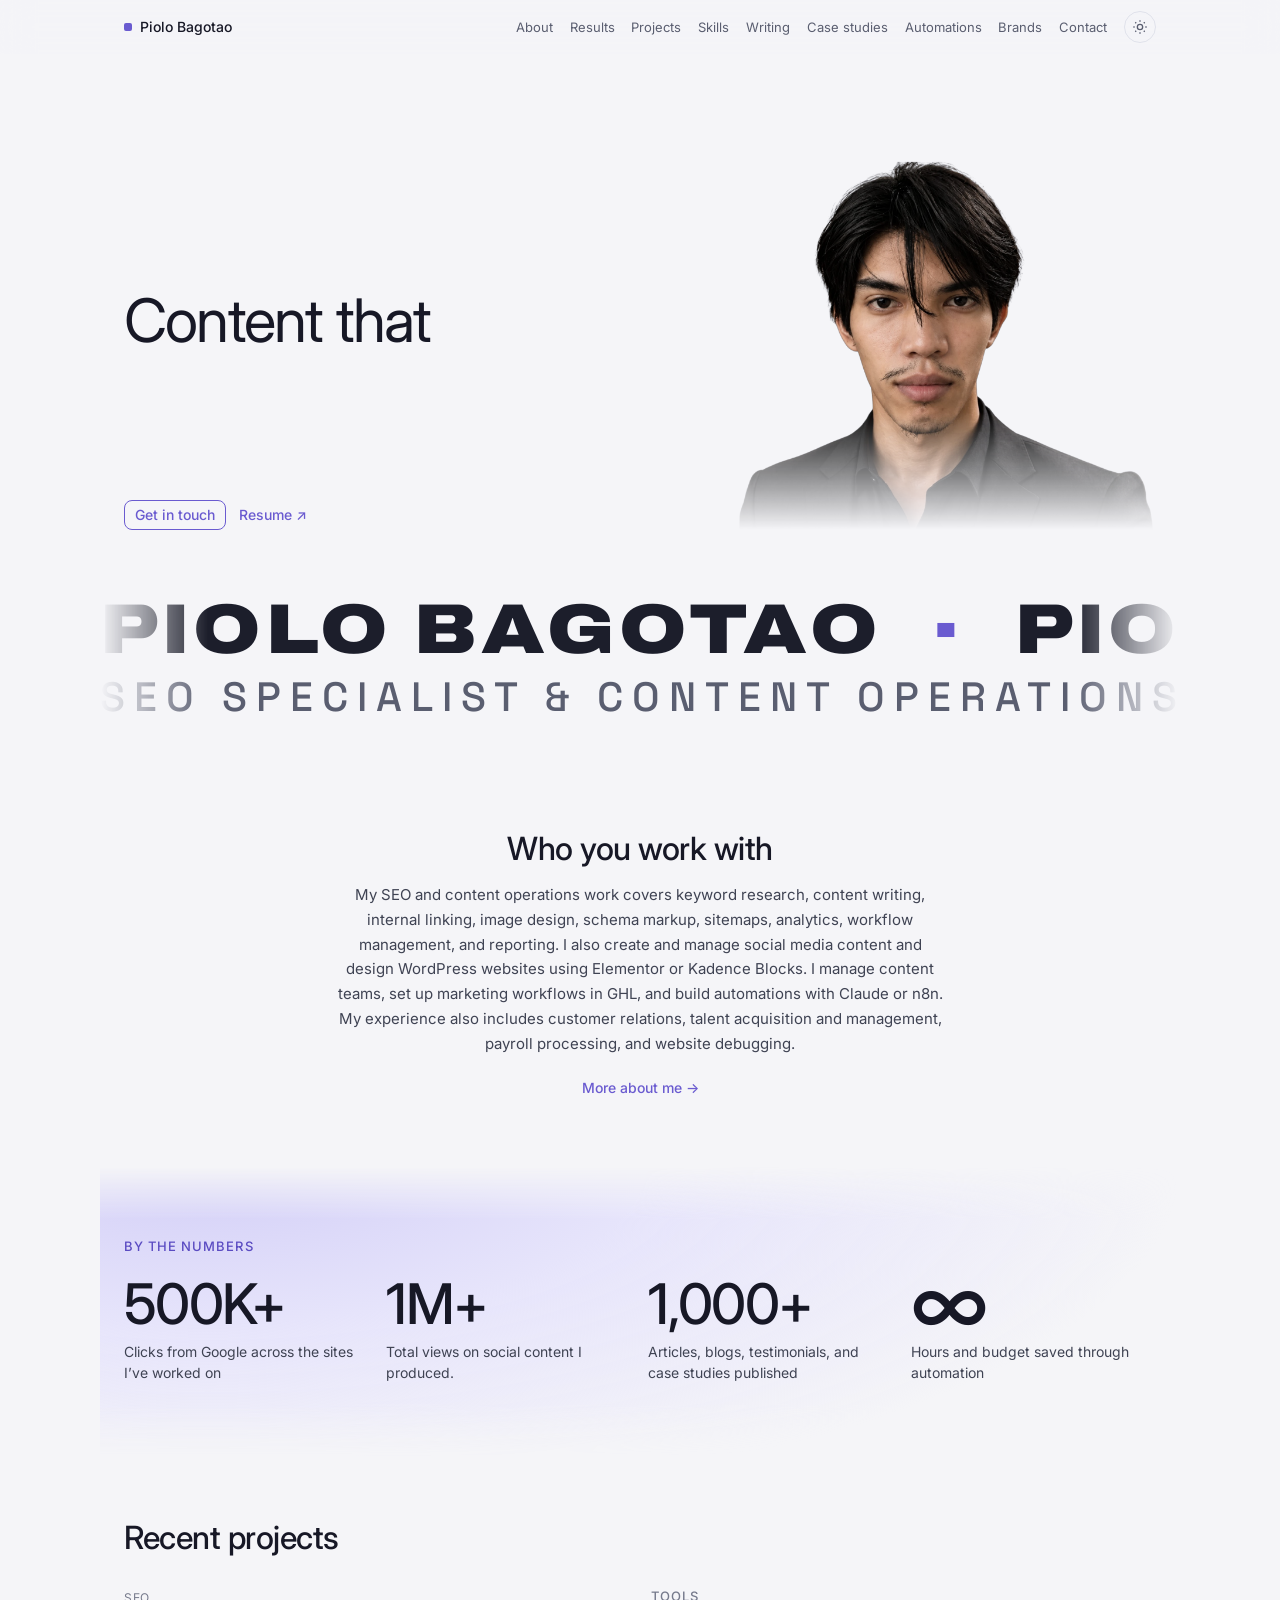
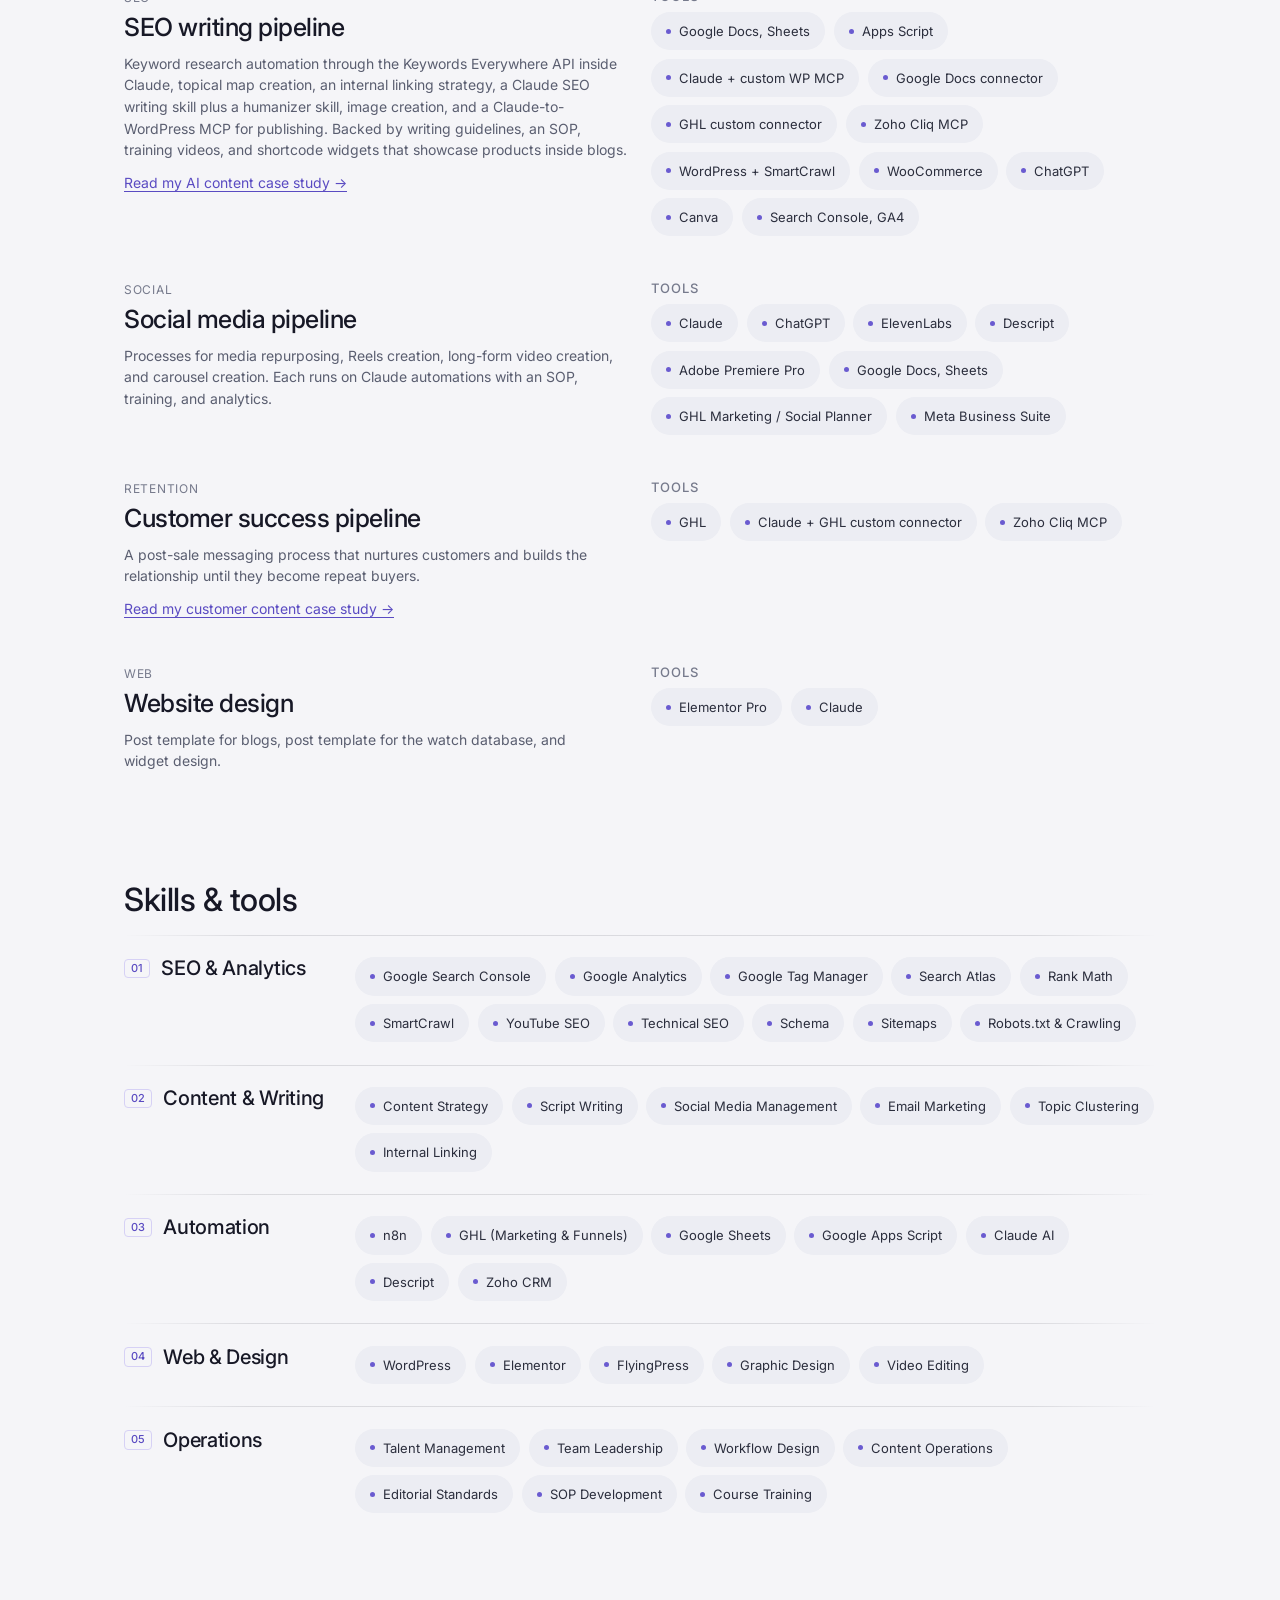
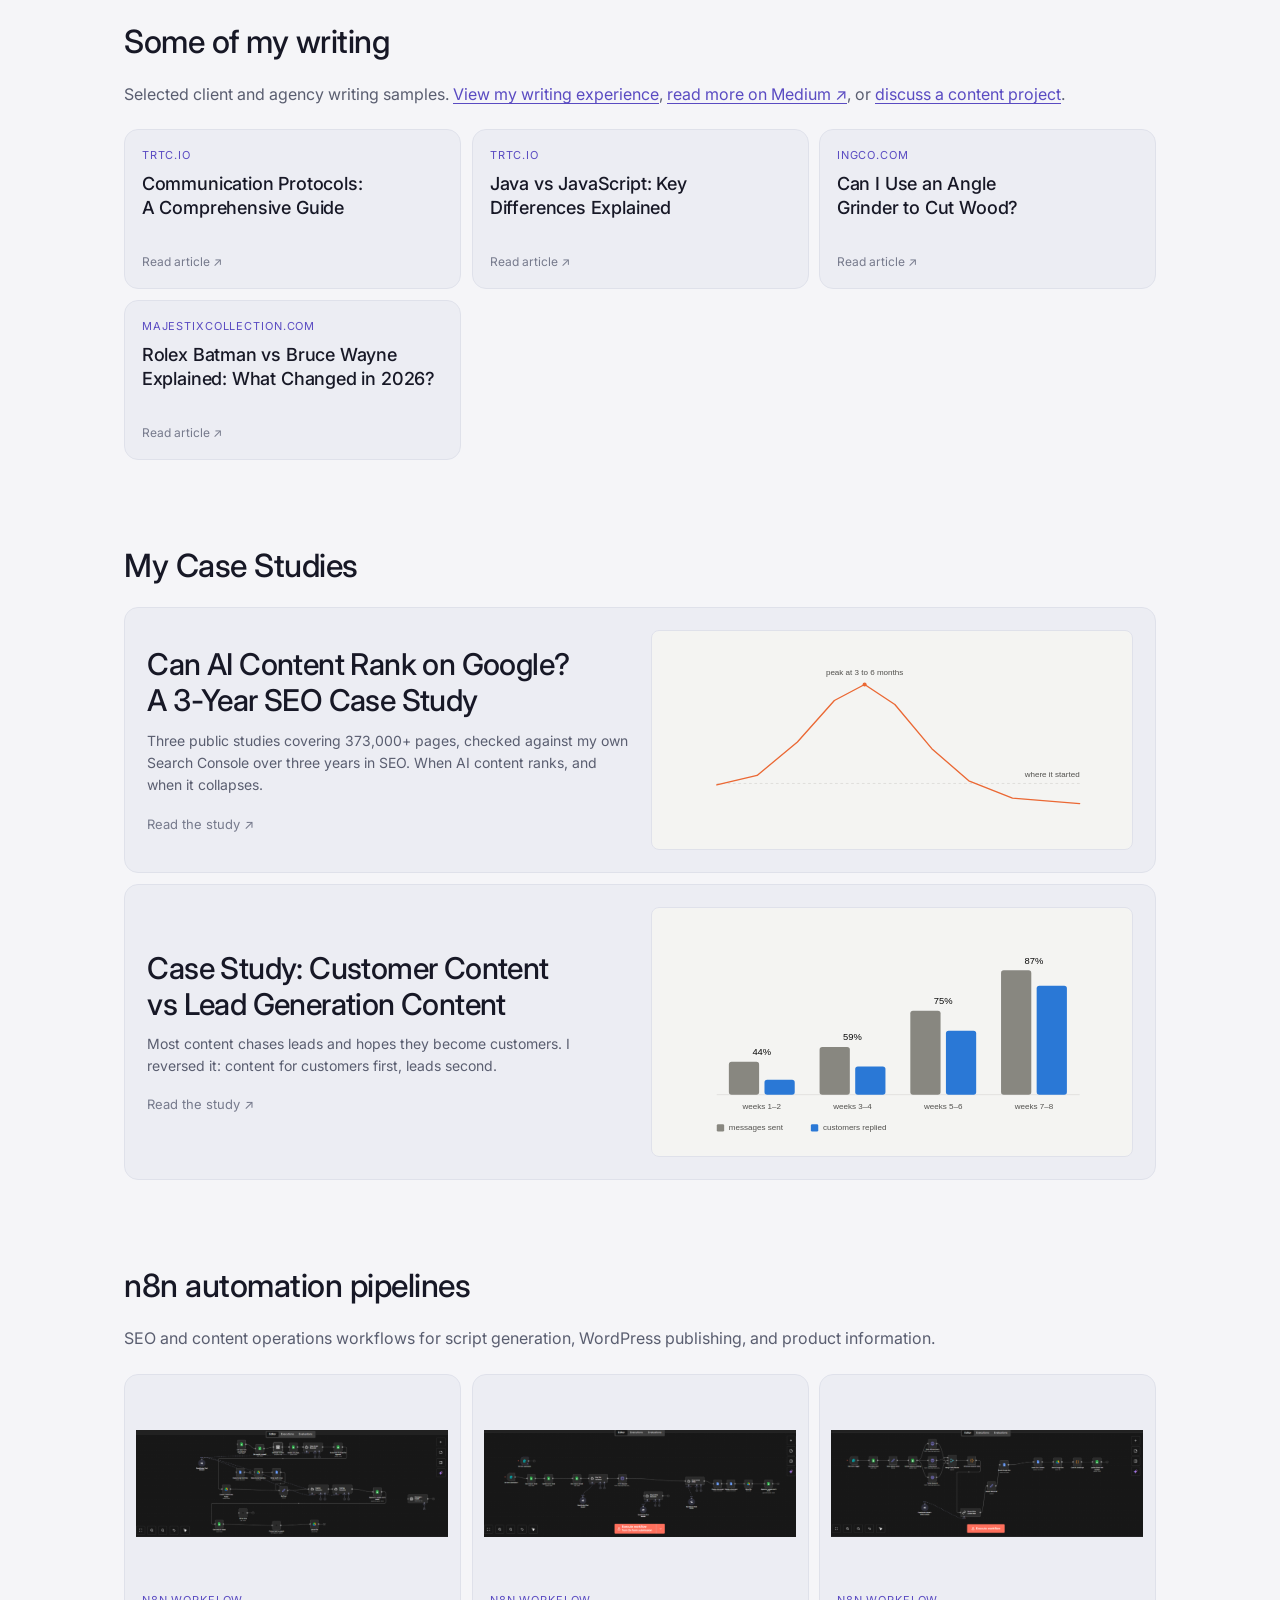
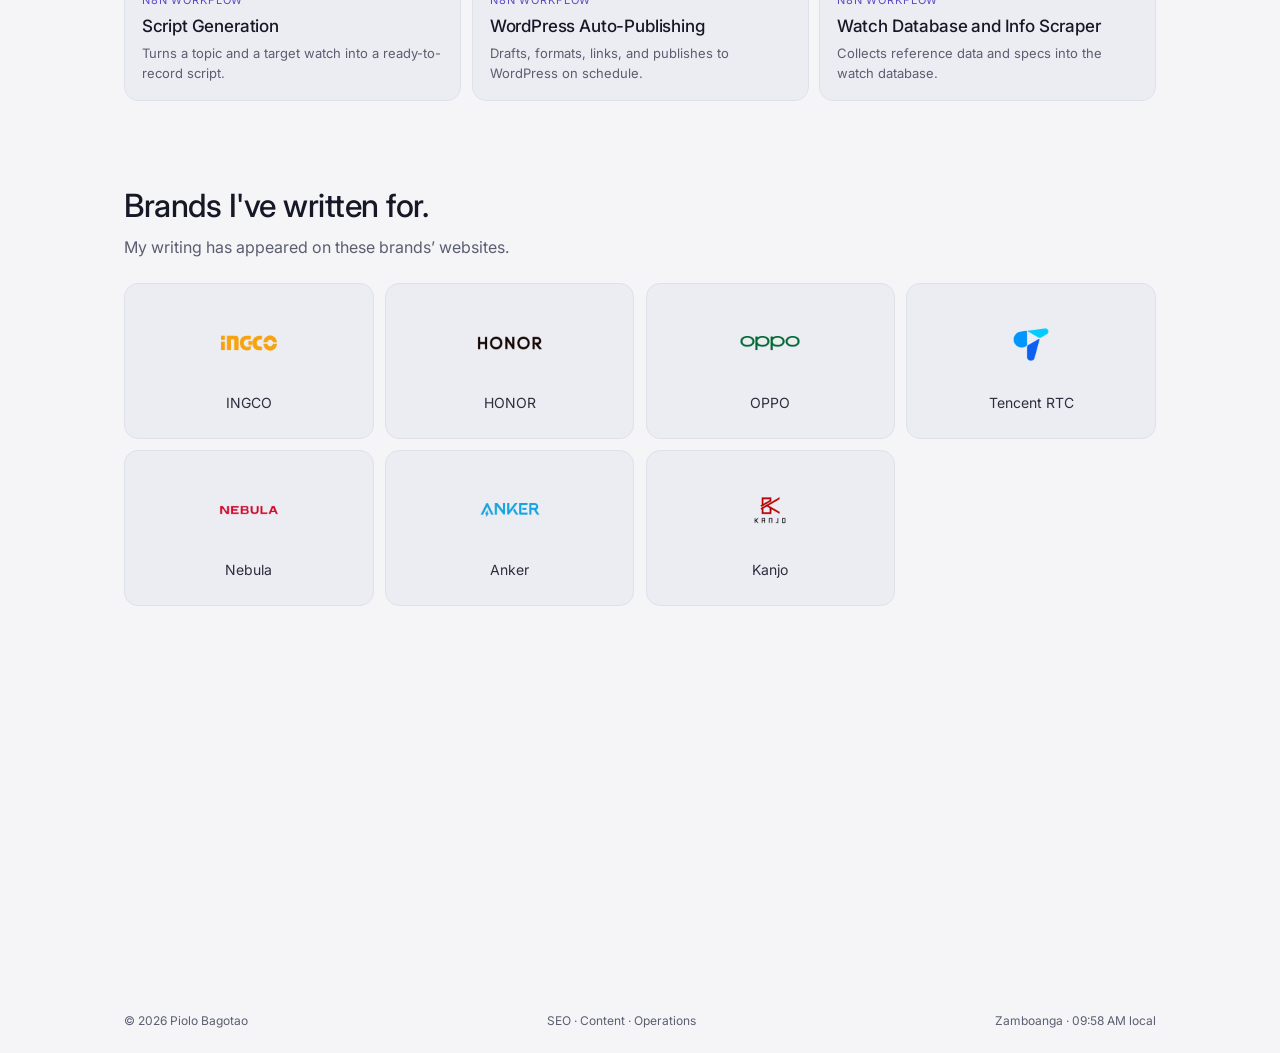
==== commit 016666e0: "Move case studies before automations and align navigation" ====
--- a/index.html
+++ b/index.html
@@ -96,11 +96,11 @@
         <a class="navlink" href="#about">About</a>
         <a class="navlink" href="#results">Results</a>
         <a class="navlink" href="#work">Projects</a>
-        <a class="navlink" href="#casestudy">Case studies</a>
         <a class="navlink" href="#skills">Skills</a>
         <a class="navlink" href="#writing">Writing</a>
-<a class="navlink" href="#brands">Brands</a>
+        <a class="navlink" href="#casestudy">Case studies</a>
         <a class="navlink" href="#automations">Automations</a>
+        <a class="navlink" href="#brands">Brands</a>
         <a class="navlink" href="#contact">Contact</a>
         </div>
         <button class="theme-toggle" type="button" aria-label="Toggle light mode" data-theme-toggle title="Toggle theme"><svg viewBox="0 0 24 24" fill="none" stroke="currentColor" stroke-width="2" aria-hidden="true"><circle cx="12" cy="12" r="4"/><path d="M12 2v2M12 20v2M4.9 4.9l1.4 1.4M17.7 17.7l1.4 1.4M2 12h2M20 12h2M4.9 19.1l1.4-1.4M17.7 6.3l1.4-1.4"/></svg></button>
@@ -210,6 +210,84 @@
       </div>
     </section>
 
+    <!-- skills -->
+    <section id="skills" class="reveal" data-screen-label="Skills" style="padding:64px 0 24px">
+      <h2 class="hd" style="margin-bottom:var(--space-6)">Skills &amp; tools</h2>
+      <div class="skills-grid" style="display:grid">
+        <div class="stagger" style="display:grid;grid-template-columns:minmax(0,1fr);gap:var(--space-4);padding:var(--space-8) 0;background:linear-gradient(90deg,transparent,var(--color-divider) 12%,var(--color-divider) 88%,transparent) top/100% 1px no-repeat">
+          <div style="display:flex;align-items:center;gap:var(--space-4)">
+            <span style="font-size:11px;font-weight:500;color:var(--color-accent-300);border:1px solid var(--color-accent-800);border-radius:var(--radius-sm);padding:2px 6px;line-height:1.2">01</span>
+            <h3 class="legacy-h4" style="margin:0">SEO & Analytics</h3>
+          </div>
+          <div style="display:flex;flex-wrap:wrap;gap:var(--space-3)"><span class="chip" style="display:inline-flex;align-items:center;gap:8px;font-size:13px;color:var(--color-neutral-200);background:var(--color-neutral-900);border:1px solid transparent;border-radius:999px;padding:8px 14px;transition:border-color .25s,transform .25s,background .25s,color .25s"><span style="width:5px;height:5px;border-radius:50%;background:var(--color-accent)"></span>Google Search Console</span><span class="chip" style="display:inline-flex;align-items:center;gap:8px;font-size:13px;color:var(--color-neutral-200);background:var(--color-neutral-900);border:1px solid transparent;border-radius:999px;padding:8px 14px;transition:border-color .25s,transform .25s,background .25s,color .25s"><span style="width:5px;height:5px;border-radius:50%;background:var(--color-accent)"></span>Google Analytics</span><span class="chip" style="display:inline-flex;align-items:center;gap:8px;font-size:13px;color:var(--color-neutral-200);background:var(--color-neutral-900);border:1px solid transparent;border-radius:999px;padding:8px 14px;transition:border-color .25s,transform .25s,background .25s,color .25s"><span style="width:5px;height:5px;border-radius:50%;background:var(--color-accent)"></span>Google Tag Manager</span><span class="chip" style="display:inline-flex;align-items:center;gap:8px;font-size:13px;color:var(--color-neutral-200);background:var(--color-neutral-900);border:1px solid transparent;border-radius:999px;padding:8px 14px;transition:border-color .25s,transform .25s,background .25s,color .25s"><span style="width:5px;height:5px;border-radius:50%;background:var(--color-accent)"></span>Search Atlas</span><span class="chip" style="display:inline-flex;align-items:center;gap:8px;font-size:13px;color:var(--color-neutral-200);background:var(--color-neutral-900);border:1px solid transparent;border-radius:999px;padding:8px 14px;transition:border-color .25s,transform .25s,background .25s,color .25s"><span style="width:5px;height:5px;border-radius:50%;background:var(--color-accent)"></span>Rank Math</span><span class="chip" style="display:inline-flex;align-items:center;gap:8px;font-size:13px;color:var(--color-neutral-200);background:var(--color-neutral-900);border:1px solid transparent;border-radius:999px;padding:8px 14px;transition:border-color .25s,transform .25s,background .25s,color .25s"><span style="width:5px;height:5px;border-radius:50%;background:var(--color-accent)"></span>SmartCrawl</span><span class="chip" style="display:inline-flex;align-items:center;gap:8px;font-size:13px;color:var(--color-neutral-200);background:var(--color-neutral-900);border:1px solid transparent;border-radius:999px;padding:8px 14px;transition:border-color .25s,transform .25s,background .25s,color .25s"><span style="width:5px;height:5px;border-radius:50%;background:var(--color-accent)"></span>YouTube SEO</span><span class="chip" style="display:inline-flex;align-items:center;gap:8px;font-size:13px;color:var(--color-neutral-200);background:var(--color-neutral-900);border:1px solid transparent;border-radius:999px;padding:8px 14px;transition:border-color .25s,transform .25s,background .25s,color .25s"><span style="width:5px;height:5px;border-radius:50%;background:var(--color-accent)"></span>Technical SEO</span><span class="chip" style="display:inline-flex;align-items:center;gap:8px;font-size:13px;color:var(--color-neutral-200);background:var(--color-neutral-900);border:1px solid transparent;border-radius:999px;padding:8px 14px;transition:border-color .25s,transform .25s,background .25s,color .25s"><span style="width:5px;height:5px;border-radius:50%;background:var(--color-accent)"></span>Schema</span><span class="chip" style="display:inline-flex;align-items:center;gap:8px;font-size:13px;color:var(--color-neutral-200);background:var(--color-neutral-900);border:1px solid transparent;border-radius:999px;padding:8px 14px;transition:border-color .25s,transform .25s,background .25s,color .25s"><span style="width:5px;height:5px;border-radius:50%;background:var(--color-accent)"></span>Sitemaps</span><span class="chip" style="display:inline-flex;align-items:center;gap:8px;font-size:13px;color:var(--color-neutral-200);background:var(--color-neutral-900);border:1px solid transparent;border-radius:999px;padding:8px 14px;transition:border-color .25s,transform .25s,background .25s,color .25s"><span style="width:5px;height:5px;border-radius:50%;background:var(--color-accent)"></span>Robots.txt & Crawling</span></div>
+        </div>
+        <div class="stagger" style="display:grid;grid-template-columns:minmax(0,1fr);gap:var(--space-4);padding:var(--space-8) 0;background:linear-gradient(90deg,transparent,var(--color-divider) 12%,var(--color-divider) 88%,transparent) top/100% 1px no-repeat">
+          <div style="display:flex;align-items:center;gap:var(--space-4)">
+            <span style="font-size:11px;font-weight:500;color:var(--color-accent-300);border:1px solid var(--color-accent-800);border-radius:var(--radius-sm);padding:2px 6px;line-height:1.2">02</span>
+            <h3 class="legacy-h4" style="margin:0">Content & Writing</h3>
+          </div>
+          <div style="display:flex;flex-wrap:wrap;gap:var(--space-3)"><span class="chip" style="display:inline-flex;align-items:center;gap:8px;font-size:13px;color:var(--color-neutral-200);background:var(--color-neutral-900);border:1px solid transparent;border-radius:999px;padding:8px 14px;transition:border-color .25s,transform .25s,background .25s,color .25s"><span style="width:5px;height:5px;border-radius:50%;background:var(--color-accent)"></span>Content Strategy</span><span class="chip" style="display:inline-flex;align-items:center;gap:8px;font-size:13px;color:var(--color-neutral-200);background:var(--color-neutral-900);border:1px solid transparent;border-radius:999px;padding:8px 14px;transition:border-color .25s,transform .25s,background .25s,color .25s"><span style="width:5px;height:5px;border-radius:50%;background:var(--color-accent)"></span>Script Writing</span><span class="chip" style="display:inline-flex;align-items:center;gap:8px;font-size:13px;color:var(--color-neutral-200);background:var(--color-neutral-900);border:1px solid transparent;border-radius:999px;padding:8px 14px;transition:border-color .25s,transform .25s,background .25s,color .25s"><span style="width:5px;height:5px;border-radius:50%;background:var(--color-accent)"></span>Social Media Management</span><span class="chip" style="display:inline-flex;align-items:center;gap:8px;font-size:13px;color:var(--color-neutral-200);background:var(--color-neutral-900);border:1px solid transparent;border-radius:999px;padding:8px 14px;transition:border-color .25s,transform .25s,background .25s,color .25s"><span style="width:5px;height:5px;border-radius:50%;background:var(--color-accent)"></span>Email Marketing</span><span class="chip" style="display:inline-flex;align-items:center;gap:8px;font-size:13px;color:var(--color-neutral-200);background:var(--color-neutral-900);border:1px solid transparent;border-radius:999px;padding:8px 14px;transition:border-color .25s,transform .25s,background .25s,color .25s"><span style="width:5px;height:5px;border-radius:50%;background:var(--color-accent)"></span>Topic Clustering</span><span class="chip" style="display:inline-flex;align-items:center;gap:8px;font-size:13px;color:var(--color-neutral-200);background:var(--color-neutral-900);border:1px solid transparent;border-radius:999px;padding:8px 14px;transition:border-color .25s,transform .25s,background .25s,color .25s"><span style="width:5px;height:5px;border-radius:50%;background:var(--color-accent)"></span>Internal Linking</span></div>
+        </div>
+        <div class="stagger" style="display:grid;grid-template-columns:minmax(0,1fr);gap:var(--space-4);padding:var(--space-8) 0;background:linear-gradient(90deg,transparent,var(--color-divider) 12%,var(--color-divider) 88%,transparent) top/100% 1px no-repeat">
+          <div style="display:flex;align-items:center;gap:var(--space-4)">
+            <span style="font-size:11px;font-weight:500;color:var(--color-accent-300);border:1px solid var(--color-accent-800);border-radius:var(--radius-sm);padding:2px 6px;line-height:1.2">03</span>
+            <h3 class="legacy-h4" style="margin:0">Automation</h3>
+          </div>
+          <div style="display:flex;flex-wrap:wrap;gap:var(--space-3)"><span class="chip" style="display:inline-flex;align-items:center;gap:8px;font-size:13px;color:var(--color-neutral-200);background:var(--color-neutral-900);border:1px solid transparent;border-radius:999px;padding:8px 14px;transition:border-color .25s,transform .25s,background .25s,color .25s"><span style="width:5px;height:5px;border-radius:50%;background:var(--color-accent)"></span>n8n</span><span class="chip" style="display:inline-flex;align-items:center;gap:8px;font-size:13px;color:var(--color-neutral-200);background:var(--color-neutral-900);border:1px solid transparent;border-radius:999px;padding:8px 14px;transition:border-color .25s,transform .25s,background .25s,color .25s"><span style="width:5px;height:5px;border-radius:50%;background:var(--color-accent)"></span>GHL (Marketing & Funnels)</span><span class="chip" style="display:inline-flex;align-items:center;gap:8px;font-size:13px;color:var(--color-neutral-200);background:var(--color-neutral-900);border:1px solid transparent;border-radius:999px;padding:8px 14px;transition:border-color .25s,transform .25s,background .25s,color .25s"><span style="width:5px;height:5px;border-radius:50%;background:var(--color-accent)"></span>Google Sheets</span><span class="chip" style="display:inline-flex;align-items:center;gap:8px;font-size:13px;color:var(--color-neutral-200);background:var(--color-neutral-900);border:1px solid transparent;border-radius:999px;padding:8px 14px;transition:border-color .25s,transform .25s,background .25s,color .25s"><span style="width:5px;height:5px;border-radius:50%;background:var(--color-accent)"></span>Google Apps Script</span><span class="chip" style="display:inline-flex;align-items:center;gap:8px;font-size:13px;color:var(--color-neutral-200);background:var(--color-neutral-900);border:1px solid transparent;border-radius:999px;padding:8px 14px;transition:border-color .25s,transform .25s,background .25s,color .25s"><span style="width:5px;height:5px;border-radius:50%;background:var(--color-accent)"></span>Claude AI</span><span class="chip" style="display:inline-flex;align-items:center;gap:8px;font-size:13px;color:var(--color-neutral-200);background:var(--color-neutral-900);border:1px solid transparent;border-radius:999px;padding:8px 14px;transition:border-color .25s,transform .25s,background .25s,color .25s"><span style="width:5px;height:5px;border-radius:50%;background:var(--color-accent)"></span>Descript</span><span class="chip" style="display:inline-flex;align-items:center;gap:8px;font-size:13px;color:var(--color-neutral-200);background:var(--color-neutral-900);border:1px solid transparent;border-radius:999px;padding:8px 14px;transition:border-color .25s,transform .25s,background .25s,color .25s"><span style="width:5px;height:5px;border-radius:50%;background:var(--color-accent)"></span>Zoho CRM</span></div>
+        </div>
+        <div class="stagger" style="display:grid;grid-template-columns:minmax(0,1fr);gap:var(--space-4);padding:var(--space-8) 0;background:linear-gradient(90deg,transparent,var(--color-divider) 12%,var(--color-divider) 88%,transparent) top/100% 1px no-repeat">
+          <div style="display:flex;align-items:center;gap:var(--space-4)">
+            <span style="font-size:11px;font-weight:500;color:var(--color-accent-300);border:1px solid var(--color-accent-800);border-radius:var(--radius-sm);padding:2px 6px;line-height:1.2">04</span>
+            <h3 class="legacy-h4" style="margin:0">Web & Design</h3>
+          </div>
+          <div style="display:flex;flex-wrap:wrap;gap:var(--space-3)"><span class="chip" style="display:inline-flex;align-items:center;gap:8px;font-size:13px;color:var(--color-neutral-200);background:var(--color-neutral-900);border:1px solid transparent;border-radius:999px;padding:8px 14px;transition:border-color .25s,transform .25s,background .25s,color .25s"><span style="width:5px;height:5px;border-radius:50%;background:var(--color-accent)"></span>WordPress</span><span class="chip" style="display:inline-flex;align-items:center;gap:8px;font-size:13px;color:var(--color-neutral-200);background:var(--color-neutral-900);border:1px solid transparent;border-radius:999px;padding:8px 14px;transition:border-color .25s,transform .25s,background .25s,color .25s"><span style="width:5px;height:5px;border-radius:50%;background:var(--color-accent)"></span>Elementor</span><span class="chip" style="display:inline-flex;align-items:center;gap:8px;font-size:13px;color:var(--color-neutral-200);background:var(--color-neutral-900);border:1px solid transparent;border-radius:999px;padding:8px 14px;transition:border-color .25s,transform .25s,background .25s,color .25s"><span style="width:5px;height:5px;border-radius:50%;background:var(--color-accent)"></span>FlyingPress</span><span class="chip" style="display:inline-flex;align-items:center;gap:8px;font-size:13px;color:var(--color-neutral-200);background:var(--color-neutral-900);border:1px solid transparent;border-radius:999px;padding:8px 14px;transition:border-color .25s,transform .25s,background .25s,color .25s"><span style="width:5px;height:5px;border-radius:50%;background:var(--color-accent)"></span>Graphic Design</span><span class="chip" style="display:inline-flex;align-items:center;gap:8px;font-size:13px;color:var(--color-neutral-200);background:var(--color-neutral-900);border:1px solid transparent;border-radius:999px;padding:8px 14px;transition:border-color .25s,transform .25s,background .25s,color .25s"><span style="width:5px;height:5px;border-radius:50%;background:var(--color-accent)"></span>Video Editing</span></div>
+        </div>
+        <div class="stagger" style="display:grid;grid-template-columns:minmax(0,1fr);gap:var(--space-4);padding:var(--space-8) 0;background:linear-gradient(90deg,transparent,var(--color-divider) 12%,var(--color-divider) 88%,transparent) top/100% 1px no-repeat">
+          <div style="display:flex;align-items:center;gap:var(--space-4)">
+            <span style="font-size:11px;font-weight:500;color:var(--color-accent-300);border:1px solid var(--color-accent-800);border-radius:var(--radius-sm);padding:2px 6px;line-height:1.2">05</span>
+            <h3 class="legacy-h4" style="margin:0">Operations</h3>
+          </div>
+          <div style="display:flex;flex-wrap:wrap;gap:var(--space-3)"><span class="chip" style="display:inline-flex;align-items:center;gap:8px;font-size:13px;color:var(--color-neutral-200);background:var(--color-neutral-900);border:1px solid transparent;border-radius:999px;padding:8px 14px;transition:border-color .25s,transform .25s,background .25s,color .25s"><span style="width:5px;height:5px;border-radius:50%;background:var(--color-accent)"></span>Talent Management</span><span class="chip" style="display:inline-flex;align-items:center;gap:8px;font-size:13px;color:var(--color-neutral-200);background:var(--color-neutral-900);border:1px solid transparent;border-radius:999px;padding:8px 14px;transition:border-color .25s,transform .25s,background .25s,color .25s"><span style="width:5px;height:5px;border-radius:50%;background:var(--color-accent)"></span>Team Leadership</span><span class="chip" style="display:inline-flex;align-items:center;gap:8px;font-size:13px;color:var(--color-neutral-200);background:var(--color-neutral-900);border:1px solid transparent;border-radius:999px;padding:8px 14px;transition:border-color .25s,transform .25s,background .25s,color .25s"><span style="width:5px;height:5px;border-radius:50%;background:var(--color-accent)"></span>Workflow Design</span><span class="chip" style="display:inline-flex;align-items:center;gap:8px;font-size:13px;color:var(--color-neutral-200);background:var(--color-neutral-900);border:1px solid transparent;border-radius:999px;padding:8px 14px;transition:border-color .25s,transform .25s,background .25s,color .25s"><span style="width:5px;height:5px;border-radius:50%;background:var(--color-accent)"></span>Content Operations</span><span class="chip" style="display:inline-flex;align-items:center;gap:8px;font-size:13px;color:var(--color-neutral-200);background:var(--color-neutral-900);border:1px solid transparent;border-radius:999px;padding:8px 14px;transition:border-color .25s,transform .25s,background .25s,color .25s"><span style="width:5px;height:5px;border-radius:50%;background:var(--color-accent)"></span>Editorial Standards</span><span class="chip" style="display:inline-flex;align-items:center;gap:8px;font-size:13px;color:var(--color-neutral-200);background:var(--color-neutral-900);border:1px solid transparent;border-radius:999px;padding:8px 14px;transition:border-color .25s,transform .25s,background .25s,color .25s"><span style="width:5px;height:5px;border-radius:50%;background:var(--color-accent)"></span>SOP Development</span><span class="chip" style="display:inline-flex;align-items:center;gap:8px;font-size:13px;color:var(--color-neutral-200);background:var(--color-neutral-900);border:1px solid transparent;border-radius:999px;padding:8px 14px;transition:border-color .25s,transform .25s,background .25s,color .25s"><span style="width:5px;height:5px;border-radius:50%;background:var(--color-accent)"></span>Course Training</span></div>
+        </div>
+      </div>
+    </section>
+
+    <!-- writing -->
+    <section id="writing" class="reveal" data-screen-label="Writing" style="padding:64px 0 24px">
+      <h2 class="hd" style="margin-bottom:var(--space-8)">Some of my writing</h2>
+      <p class="section-intro">Selected client and agency writing samples. <a href="about.html#experience">View my writing experience</a>, <a href="https://medium.com/@piolobagotao" target="_blank" rel="me noopener noreferrer">read more on Medium ↗</a>, or <a href="#contact">discuss a content project</a>.</p>
+      <div style="display:grid;grid-template-columns:repeat(auto-fit,minmax(280px,1fr));gap:var(--space-4)">
+        <a class="cardlink stagger tilt" href="https://trtc.io/blog/details/communication-protocols" target="_blank" rel="noreferrer" style="display:flex;flex-direction:column;justify-content:space-between;gap:var(--space-10);min-height:160px;padding:var(--space-6);border-radius:var(--radius-lg);background:var(--color-neutral-900);border:1px solid var(--color-neutral-800)">
+          <div style="display:grid;gap:var(--space-3)">
+            <span style="font-size:11px;letter-spacing:.08em;text-transform:uppercase;color:var(--color-accent-300)">trtc.io</span>
+            <span style="font-size:18px;font-weight:500;letter-spacing:-0.01em;line-height:1.3;text-wrap:balance">Communication Protocols: A Comprehensive Guide</span>
+          </div>
+          <span style="font-size:12px;color:var(--color-neutral-500)">Read article ↗</span>
+        </a>
+        <a class="cardlink stagger tilt" href="https://trtc.io/blog/details/java-vs-javascript" target="_blank" rel="noreferrer" style="display:flex;flex-direction:column;justify-content:space-between;gap:var(--space-10);min-height:160px;padding:var(--space-6);border-radius:var(--radius-lg);background:var(--color-neutral-900);border:1px solid var(--color-neutral-800)">
+          <div style="display:grid;gap:var(--space-3)">
+            <span style="font-size:11px;letter-spacing:.08em;text-transform:uppercase;color:var(--color-accent-300)">trtc.io</span>
+            <span style="font-size:18px;font-weight:500;letter-spacing:-0.01em;line-height:1.3;text-wrap:balance">Java vs JavaScript: Key Differences Explained</span>
+          </div>
+          <span style="font-size:12px;color:var(--color-neutral-500)">Read article ↗</span>
+        </a>
+        <a class="cardlink stagger tilt" href="https://www.ingco.com/blog/can-i-use-angle-grinder-to-cut-wood" target="_blank" rel="noreferrer" style="display:flex;flex-direction:column;justify-content:space-between;gap:var(--space-10);min-height:160px;padding:var(--space-6);border-radius:var(--radius-lg);background:var(--color-neutral-900);border:1px solid var(--color-neutral-800)">
+          <div style="display:grid;gap:var(--space-3)">
+            <span style="font-size:11px;letter-spacing:.08em;text-transform:uppercase;color:var(--color-accent-300)">ingco.com</span>
+            <span style="font-size:18px;font-weight:500;letter-spacing:-0.01em;line-height:1.3;text-wrap:balance">Can I Use an Angle Grinder to Cut Wood?</span>
+          </div>
+          <span style="font-size:12px;color:var(--color-neutral-500)">Read article ↗</span>
+        </a>
+        <a class="cardlink stagger tilt" href="https://majestixcollection.com/blog/rolex-batman-vs-bruce-wayne/" target="_blank" rel="noreferrer" style="display:flex;flex-direction:column;justify-content:space-between;gap:var(--space-10);min-height:160px;padding:var(--space-6);border-radius:var(--radius-lg);background:var(--color-neutral-900);border:1px solid var(--color-neutral-800)">
+          <div style="display:grid;gap:var(--space-3)">
+            <span style="font-size:11px;letter-spacing:.08em;text-transform:uppercase;color:var(--color-accent-300)">majestixcollection.com</span>
+            <span style="font-size:18px;font-weight:500;letter-spacing:-0.01em;line-height:1.3;text-wrap:balance">Rolex Batman vs Bruce Wayne Explained: What Changed in 2026?</span>
+          </div>
+          <span style="font-size:12px;color:var(--color-neutral-500)">Read article ↗</span>
+        </a>
+      </div>
+    </section>
+
     <!-- case study -->
     <section id="casestudy" class="reveal" data-screen-label="Case study" style="padding:64px 0 24px">
       <h2 class="hd" style="margin-bottom:var(--space-8)">My Case Studies</h2>
@@ -230,84 +308,6 @@
         </div>
         <div style="padding:var(--space-4);border-radius:var(--radius-md);background:#f4f4f2;border:1px solid var(--color-neutral-800)"><img src="assets/cs2-reply-rate.svg" alt="Customer reply rate across four two-week rounds" style="display:block;width:100%;height:auto" width="680" height="335" loading="lazy" decoding="async"></div>
       </a>
-      </div>
-    </section>
-
-    <!-- skills -->
-    <section id="skills" class="reveal" data-screen-label="Skills" style="padding:64px 0 24px">
-      <h2 class="hd" style="margin-bottom:var(--space-6)">Skills &amp; tools</h2>
-      <div class="skills-grid" style="display:grid">
-        <div class="stagger" style="display:grid;grid-template-columns:minmax(0,1fr);gap:var(--space-4);padding:var(--space-8) 0;background:linear-gradient(90deg,transparent,var(--color-divider) 12%,var(--color-divider) 88%,transparent) top/100% 1px no-repeat">
-          <div style="display:flex;align-items:center;gap:var(--space-4)">
-            <span style="font-size:11px;font-weight:500;color:var(--color-accent-300);border:1px solid var(--color-accent-800);border-radius:var(--radius-sm);padding:2px 6px;line-height:1.2">01</span>
-            <h3 class="legacy-h4" style="margin:0">SEO & Analytics</h3>
-          </div>
-          <div style="display:flex;flex-wrap:wrap;gap:var(--space-3)"><span class="chip" style="display:inline-flex;align-items:center;gap:8px;font-size:13px;color:var(--color-neutral-200);background:var(--color-neutral-900);border:1px solid transparent;border-radius:999px;padding:8px 14px;transition:border-color .25s,transform .25s,background .25s,color .25s"><span style="width:5px;height:5px;border-radius:50%;background:var(--color-accent)"></span>Google Search Console</span><span class="chip" style="display:inline-flex;align-items:center;gap:8px;font-size:13px;color:var(--color-neutral-200);background:var(--color-neutral-900);border:1px solid transparent;border-radius:999px;padding:8px 14px;transition:border-color .25s,transform .25s,background .25s,color .25s"><span style="width:5px;height:5px;border-radius:50%;background:var(--color-accent)"></span>Google Analytics</span><span class="chip" style="display:inline-flex;align-items:center;gap:8px;font-size:13px;color:var(--color-neutral-200);background:var(--color-neutral-900);border:1px solid transparent;border-radius:999px;padding:8px 14px;transition:border-color .25s,transform .25s,background .25s,color .25s"><span style="width:5px;height:5px;border-radius:50%;background:var(--color-accent)"></span>Google Tag Manager</span><span class="chip" style="display:inline-flex;align-items:center;gap:8px;font-size:13px;color:var(--color-neutral-200);background:var(--color-neutral-900);border:1px solid transparent;border-radius:999px;padding:8px 14px;transition:border-color .25s,transform .25s,background .25s,color .25s"><span style="width:5px;height:5px;border-radius:50%;background:var(--color-accent)"></span>Search Atlas</span><span class="chip" style="display:inline-flex;align-items:center;gap:8px;font-size:13px;color:var(--color-neutral-200);background:var(--color-neutral-900);border:1px solid transparent;border-radius:999px;padding:8px 14px;transition:border-color .25s,transform .25s,background .25s,color .25s"><span style="width:5px;height:5px;border-radius:50%;background:var(--color-accent)"></span>Rank Math</span><span class="chip" style="display:inline-flex;align-items:center;gap:8px;font-size:13px;color:var(--color-neutral-200);background:var(--color-neutral-900);border:1px solid transparent;border-radius:999px;padding:8px 14px;transition:border-color .25s,transform .25s,background .25s,color .25s"><span style="width:5px;height:5px;border-radius:50%;background:var(--color-accent)"></span>SmartCrawl</span><span class="chip" style="display:inline-flex;align-items:center;gap:8px;font-size:13px;color:var(--color-neutral-200);background:var(--color-neutral-900);border:1px solid transparent;border-radius:999px;padding:8px 14px;transition:border-color .25s,transform .25s,background .25s,color .25s"><span style="width:5px;height:5px;border-radius:50%;background:var(--color-accent)"></span>YouTube SEO</span><span class="chip" style="display:inline-flex;align-items:center;gap:8px;font-size:13px;color:var(--color-neutral-200);background:var(--color-neutral-900);border:1px solid transparent;border-radius:999px;padding:8px 14px;transition:border-color .25s,transform .25s,background .25s,color .25s"><span style="width:5px;height:5px;border-radius:50%;background:var(--color-accent)"></span>Technical SEO</span><span class="chip" style="display:inline-flex;align-items:center;gap:8px;font-size:13px;color:var(--color-neutral-200);background:var(--color-neutral-900);border:1px solid transparent;border-radius:999px;padding:8px 14px;transition:border-color .25s,transform .25s,background .25s,color .25s"><span style="width:5px;height:5px;border-radius:50%;background:var(--color-accent)"></span>Schema</span><span class="chip" style="display:inline-flex;align-items:center;gap:8px;font-size:13px;color:var(--color-neutral-200);background:var(--color-neutral-900);border:1px solid transparent;border-radius:999px;padding:8px 14px;transition:border-color .25s,transform .25s,background .25s,color .25s"><span style="width:5px;height:5px;border-radius:50%;background:var(--color-accent)"></span>Sitemaps</span><span class="chip" style="display:inline-flex;align-items:center;gap:8px;font-size:13px;color:var(--color-neutral-200);background:var(--color-neutral-900);border:1px solid transparent;border-radius:999px;padding:8px 14px;transition:border-color .25s,transform .25s,background .25s,color .25s"><span style="width:5px;height:5px;border-radius:50%;background:var(--color-accent)"></span>Robots.txt & Crawling</span></div>
-        </div>
-        <div class="stagger" style="display:grid;grid-template-columns:minmax(0,1fr);gap:var(--space-4);padding:var(--space-8) 0;background:linear-gradient(90deg,transparent,var(--color-divider) 12%,var(--color-divider) 88%,transparent) top/100% 1px no-repeat">
-          <div style="display:flex;align-items:center;gap:var(--space-4)">
-            <span style="font-size:11px;font-weight:500;color:var(--color-accent-300);border:1px solid var(--color-accent-800);border-radius:var(--radius-sm);padding:2px 6px;line-height:1.2">02</span>
-            <h3 class="legacy-h4" style="margin:0">Content & Writing</h3>
-          </div>
-          <div style="display:flex;flex-wrap:wrap;gap:var(--space-3)"><span class="chip" style="display:inline-flex;align-items:center;gap:8px;font-size:13px;color:var(--color-neutral-200);background:var(--color-neutral-900);border:1px solid transparent;border-radius:999px;padding:8px 14px;transition:border-color .25s,transform .25s,background .25s,color .25s"><span style="width:5px;height:5px;border-radius:50%;background:var(--color-accent)"></span>Content Strategy</span><span class="chip" style="display:inline-flex;align-items:center;gap:8px;font-size:13px;color:var(--color-neutral-200);background:var(--color-neutral-900);border:1px solid transparent;border-radius:999px;padding:8px 14px;transition:border-color .25s,transform .25s,background .25s,color .25s"><span style="width:5px;height:5px;border-radius:50%;background:var(--color-accent)"></span>Script Writing</span><span class="chip" style="display:inline-flex;align-items:center;gap:8px;font-size:13px;color:var(--color-neutral-200);background:var(--color-neutral-900);border:1px solid transparent;border-radius:999px;padding:8px 14px;transition:border-color .25s,transform .25s,background .25s,color .25s"><span style="width:5px;height:5px;border-radius:50%;background:var(--color-accent)"></span>Social Media Management</span><span class="chip" style="display:inline-flex;align-items:center;gap:8px;font-size:13px;color:var(--color-neutral-200);background:var(--color-neutral-900);border:1px solid transparent;border-radius:999px;padding:8px 14px;transition:border-color .25s,transform .25s,background .25s,color .25s"><span style="width:5px;height:5px;border-radius:50%;background:var(--color-accent)"></span>Email Marketing</span><span class="chip" style="display:inline-flex;align-items:center;gap:8px;font-size:13px;color:var(--color-neutral-200);background:var(--color-neutral-900);border:1px solid transparent;border-radius:999px;padding:8px 14px;transition:border-color .25s,transform .25s,background .25s,color .25s"><span style="width:5px;height:5px;border-radius:50%;background:var(--color-accent)"></span>Topic Clustering</span><span class="chip" style="display:inline-flex;align-items:center;gap:8px;font-size:13px;color:var(--color-neutral-200);background:var(--color-neutral-900);border:1px solid transparent;border-radius:999px;padding:8px 14px;transition:border-color .25s,transform .25s,background .25s,color .25s"><span style="width:5px;height:5px;border-radius:50%;background:var(--color-accent)"></span>Internal Linking</span></div>
-        </div>
-        <div class="stagger" style="display:grid;grid-template-columns:minmax(0,1fr);gap:var(--space-4);padding:var(--space-8) 0;background:linear-gradient(90deg,transparent,var(--color-divider) 12%,var(--color-divider) 88%,transparent) top/100% 1px no-repeat">
-          <div style="display:flex;align-items:center;gap:var(--space-4)">
-            <span style="font-size:11px;font-weight:500;color:var(--color-accent-300);border:1px solid var(--color-accent-800);border-radius:var(--radius-sm);padding:2px 6px;line-height:1.2">03</span>
-            <h3 class="legacy-h4" style="margin:0">Automation</h3>
-          </div>
-          <div style="display:flex;flex-wrap:wrap;gap:var(--space-3)"><span class="chip" style="display:inline-flex;align-items:center;gap:8px;font-size:13px;color:var(--color-neutral-200);background:var(--color-neutral-900);border:1px solid transparent;border-radius:999px;padding:8px 14px;transition:border-color .25s,transform .25s,background .25s,color .25s"><span style="width:5px;height:5px;border-radius:50%;background:var(--color-accent)"></span>n8n</span><span class="chip" style="display:inline-flex;align-items:center;gap:8px;font-size:13px;color:var(--color-neutral-200);background:var(--color-neutral-900);border:1px solid transparent;border-radius:999px;padding:8px 14px;transition:border-color .25s,transform .25s,background .25s,color .25s"><span style="width:5px;height:5px;border-radius:50%;background:var(--color-accent)"></span>GHL (Marketing & Funnels)</span><span class="chip" style="display:inline-flex;align-items:center;gap:8px;font-size:13px;color:var(--color-neutral-200);background:var(--color-neutral-900);border:1px solid transparent;border-radius:999px;padding:8px 14px;transition:border-color .25s,transform .25s,background .25s,color .25s"><span style="width:5px;height:5px;border-radius:50%;background:var(--color-accent)"></span>Google Sheets</span><span class="chip" style="display:inline-flex;align-items:center;gap:8px;font-size:13px;color:var(--color-neutral-200);background:var(--color-neutral-900);border:1px solid transparent;border-radius:999px;padding:8px 14px;transition:border-color .25s,transform .25s,background .25s,color .25s"><span style="width:5px;height:5px;border-radius:50%;background:var(--color-accent)"></span>Google Apps Script</span><span class="chip" style="display:inline-flex;align-items:center;gap:8px;font-size:13px;color:var(--color-neutral-200);background:var(--color-neutral-900);border:1px solid transparent;border-radius:999px;padding:8px 14px;transition:border-color .25s,transform .25s,background .25s,color .25s"><span style="width:5px;height:5px;border-radius:50%;background:var(--color-accent)"></span>Claude AI</span><span class="chip" style="display:inline-flex;align-items:center;gap:8px;font-size:13px;color:var(--color-neutral-200);background:var(--color-neutral-900);border:1px solid transparent;border-radius:999px;padding:8px 14px;transition:border-color .25s,transform .25s,background .25s,color .25s"><span style="width:5px;height:5px;border-radius:50%;background:var(--color-accent)"></span>Descript</span><span class="chip" style="display:inline-flex;align-items:center;gap:8px;font-size:13px;color:var(--color-neutral-200);background:var(--color-neutral-900);border:1px solid transparent;border-radius:999px;padding:8px 14px;transition:border-color .25s,transform .25s,background .25s,color .25s"><span style="width:5px;height:5px;border-radius:50%;background:var(--color-accent)"></span>Zoho CRM</span></div>
-        </div>
-        <div class="stagger" style="display:grid;grid-template-columns:minmax(0,1fr);gap:var(--space-4);padding:var(--space-8) 0;background:linear-gradient(90deg,transparent,var(--color-divider) 12%,var(--color-divider) 88%,transparent) top/100% 1px no-repeat">
-          <div style="display:flex;align-items:center;gap:var(--space-4)">
-            <span style="font-size:11px;font-weight:500;color:var(--color-accent-300);border:1px solid var(--color-accent-800);border-radius:var(--radius-sm);padding:2px 6px;line-height:1.2">04</span>
-            <h3 class="legacy-h4" style="margin:0">Web & Design</h3>
-          </div>
-          <div style="display:flex;flex-wrap:wrap;gap:var(--space-3)"><span class="chip" style="display:inline-flex;align-items:center;gap:8px;font-size:13px;color:var(--color-neutral-200);background:var(--color-neutral-900);border:1px solid transparent;border-radius:999px;padding:8px 14px;transition:border-color .25s,transform .25s,background .25s,color .25s"><span style="width:5px;height:5px;border-radius:50%;background:var(--color-accent)"></span>WordPress</span><span class="chip" style="display:inline-flex;align-items:center;gap:8px;font-size:13px;color:var(--color-neutral-200);background:var(--color-neutral-900);border:1px solid transparent;border-radius:999px;padding:8px 14px;transition:border-color .25s,transform .25s,background .25s,color .25s"><span style="width:5px;height:5px;border-radius:50%;background:var(--color-accent)"></span>Elementor</span><span class="chip" style="display:inline-flex;align-items:center;gap:8px;font-size:13px;color:var(--color-neutral-200);background:var(--color-neutral-900);border:1px solid transparent;border-radius:999px;padding:8px 14px;transition:border-color .25s,transform .25s,background .25s,color .25s"><span style="width:5px;height:5px;border-radius:50%;background:var(--color-accent)"></span>FlyingPress</span><span class="chip" style="display:inline-flex;align-items:center;gap:8px;font-size:13px;color:var(--color-neutral-200);background:var(--color-neutral-900);border:1px solid transparent;border-radius:999px;padding:8px 14px;transition:border-color .25s,transform .25s,background .25s,color .25s"><span style="width:5px;height:5px;border-radius:50%;background:var(--color-accent)"></span>Graphic Design</span><span class="chip" style="display:inline-flex;align-items:center;gap:8px;font-size:13px;color:var(--color-neutral-200);background:var(--color-neutral-900);border:1px solid transparent;border-radius:999px;padding:8px 14px;transition:border-color .25s,transform .25s,background .25s,color .25s"><span style="width:5px;height:5px;border-radius:50%;background:var(--color-accent)"></span>Video Editing</span></div>
-        </div>
-        <div class="stagger" style="display:grid;grid-template-columns:minmax(0,1fr);gap:var(--space-4);padding:var(--space-8) 0;background:linear-gradient(90deg,transparent,var(--color-divider) 12%,var(--color-divider) 88%,transparent) top/100% 1px no-repeat">
-          <div style="display:flex;align-items:center;gap:var(--space-4)">
-            <span style="font-size:11px;font-weight:500;color:var(--color-accent-300);border:1px solid var(--color-accent-800);border-radius:var(--radius-sm);padding:2px 6px;line-height:1.2">05</span>
-            <h3 class="legacy-h4" style="margin:0">Operations</h3>
-          </div>
-          <div style="display:flex;flex-wrap:wrap;gap:var(--space-3)"><span class="chip" style="display:inline-flex;align-items:center;gap:8px;font-size:13px;color:var(--color-neutral-200);background:var(--color-neutral-900);border:1px solid transparent;border-radius:999px;padding:8px 14px;transition:border-color .25s,transform .25s,background .25s,color .25s"><span style="width:5px;height:5px;border-radius:50%;background:var(--color-accent)"></span>Talent Management</span><span class="chip" style="display:inline-flex;align-items:center;gap:8px;font-size:13px;color:var(--color-neutral-200);background:var(--color-neutral-900);border:1px solid transparent;border-radius:999px;padding:8px 14px;transition:border-color .25s,transform .25s,background .25s,color .25s"><span style="width:5px;height:5px;border-radius:50%;background:var(--color-accent)"></span>Team Leadership</span><span class="chip" style="display:inline-flex;align-items:center;gap:8px;font-size:13px;color:var(--color-neutral-200);background:var(--color-neutral-900);border:1px solid transparent;border-radius:999px;padding:8px 14px;transition:border-color .25s,transform .25s,background .25s,color .25s"><span style="width:5px;height:5px;border-radius:50%;background:var(--color-accent)"></span>Workflow Design</span><span class="chip" style="display:inline-flex;align-items:center;gap:8px;font-size:13px;color:var(--color-neutral-200);background:var(--color-neutral-900);border:1px solid transparent;border-radius:999px;padding:8px 14px;transition:border-color .25s,transform .25s,background .25s,color .25s"><span style="width:5px;height:5px;border-radius:50%;background:var(--color-accent)"></span>Content Operations</span><span class="chip" style="display:inline-flex;align-items:center;gap:8px;font-size:13px;color:var(--color-neutral-200);background:var(--color-neutral-900);border:1px solid transparent;border-radius:999px;padding:8px 14px;transition:border-color .25s,transform .25s,background .25s,color .25s"><span style="width:5px;height:5px;border-radius:50%;background:var(--color-accent)"></span>Editorial Standards</span><span class="chip" style="display:inline-flex;align-items:center;gap:8px;font-size:13px;color:var(--color-neutral-200);background:var(--color-neutral-900);border:1px solid transparent;border-radius:999px;padding:8px 14px;transition:border-color .25s,transform .25s,background .25s,color .25s"><span style="width:5px;height:5px;border-radius:50%;background:var(--color-accent)"></span>SOP Development</span><span class="chip" style="display:inline-flex;align-items:center;gap:8px;font-size:13px;color:var(--color-neutral-200);background:var(--color-neutral-900);border:1px solid transparent;border-radius:999px;padding:8px 14px;transition:border-color .25s,transform .25s,background .25s,color .25s"><span style="width:5px;height:5px;border-radius:50%;background:var(--color-accent)"></span>Course Training</span></div>
-        </div>
-      </div>
-    </section>
-
-    <!-- writing -->
-    <section id="writing" class="reveal" data-screen-label="Writing" style="padding:64px 0 24px">
-      <h2 class="hd" style="margin-bottom:var(--space-8)">Some of my writing</h2>
-      <p class="section-intro">Selected client and agency writing samples. <a href="about.html#experience">View my writing experience</a>, <a href="https://medium.com/@piolobagotao" target="_blank" rel="me noopener noreferrer">read more on Medium ↗</a>, or <a href="#contact">discuss a content project</a>.</p>
-      <div style="display:grid;grid-template-columns:repeat(auto-fit,minmax(280px,1fr));gap:var(--space-4)">
-        <a class="cardlink stagger tilt" href="https://trtc.io/blog/details/communication-protocols" target="_blank" rel="noreferrer" style="display:flex;flex-direction:column;justify-content:space-between;gap:var(--space-10);min-height:160px;padding:var(--space-6);border-radius:var(--radius-lg);background:var(--color-neutral-900);border:1px solid var(--color-neutral-800)">
-          <div style="display:grid;gap:var(--space-3)">
-            <span style="font-size:11px;letter-spacing:.08em;text-transform:uppercase;color:var(--color-accent-300)">trtc.io</span>
-            <span style="font-size:18px;font-weight:500;letter-spacing:-0.01em;line-height:1.3;text-wrap:balance">Communication Protocols: A Comprehensive Guide</span>
-          </div>
-          <span style="font-size:12px;color:var(--color-neutral-500)">Read article ↗</span>
-        </a>
-        <a class="cardlink stagger tilt" href="https://trtc.io/blog/details/java-vs-javascript" target="_blank" rel="noreferrer" style="display:flex;flex-direction:column;justify-content:space-between;gap:var(--space-10);min-height:160px;padding:var(--space-6);border-radius:var(--radius-lg);background:var(--color-neutral-900);border:1px solid var(--color-neutral-800)">
-          <div style="display:grid;gap:var(--space-3)">
-            <span style="font-size:11px;letter-spacing:.08em;text-transform:uppercase;color:var(--color-accent-300)">trtc.io</span>
-            <span style="font-size:18px;font-weight:500;letter-spacing:-0.01em;line-height:1.3;text-wrap:balance">Java vs JavaScript: Key Differences Explained</span>
-          </div>
-          <span style="font-size:12px;color:var(--color-neutral-500)">Read article ↗</span>
-        </a>
-        <a class="cardlink stagger tilt" href="https://www.ingco.com/blog/can-i-use-angle-grinder-to-cut-wood" target="_blank" rel="noreferrer" style="display:flex;flex-direction:column;justify-content:space-between;gap:var(--space-10);min-height:160px;padding:var(--space-6);border-radius:var(--radius-lg);background:var(--color-neutral-900);border:1px solid var(--color-neutral-800)">
-          <div style="display:grid;gap:var(--space-3)">
-            <span style="font-size:11px;letter-spacing:.08em;text-transform:uppercase;color:var(--color-accent-300)">ingco.com</span>
-            <span style="font-size:18px;font-weight:500;letter-spacing:-0.01em;line-height:1.3;text-wrap:balance">Can I Use an Angle Grinder to Cut Wood?</span>
-          </div>
-          <span style="font-size:12px;color:var(--color-neutral-500)">Read article ↗</span>
-        </a>
-        <a class="cardlink stagger tilt" href="https://majestixcollection.com/blog/rolex-batman-vs-bruce-wayne/" target="_blank" rel="noreferrer" style="display:flex;flex-direction:column;justify-content:space-between;gap:var(--space-10);min-height:160px;padding:var(--space-6);border-radius:var(--radius-lg);background:var(--color-neutral-900);border:1px solid var(--color-neutral-800)">
-          <div style="display:grid;gap:var(--space-3)">
-            <span style="font-size:11px;letter-spacing:.08em;text-transform:uppercase;color:var(--color-accent-300)">majestixcollection.com</span>
-            <span style="font-size:18px;font-weight:500;letter-spacing:-0.01em;line-height:1.3;text-wrap:balance">Rolex Batman vs Bruce Wayne Explained: What Changed in 2026?</span>
-          </div>
-          <span style="font-size:12px;color:var(--color-neutral-500)">Read article ↗</span>
-        </a>
       </div>
     </section>
 
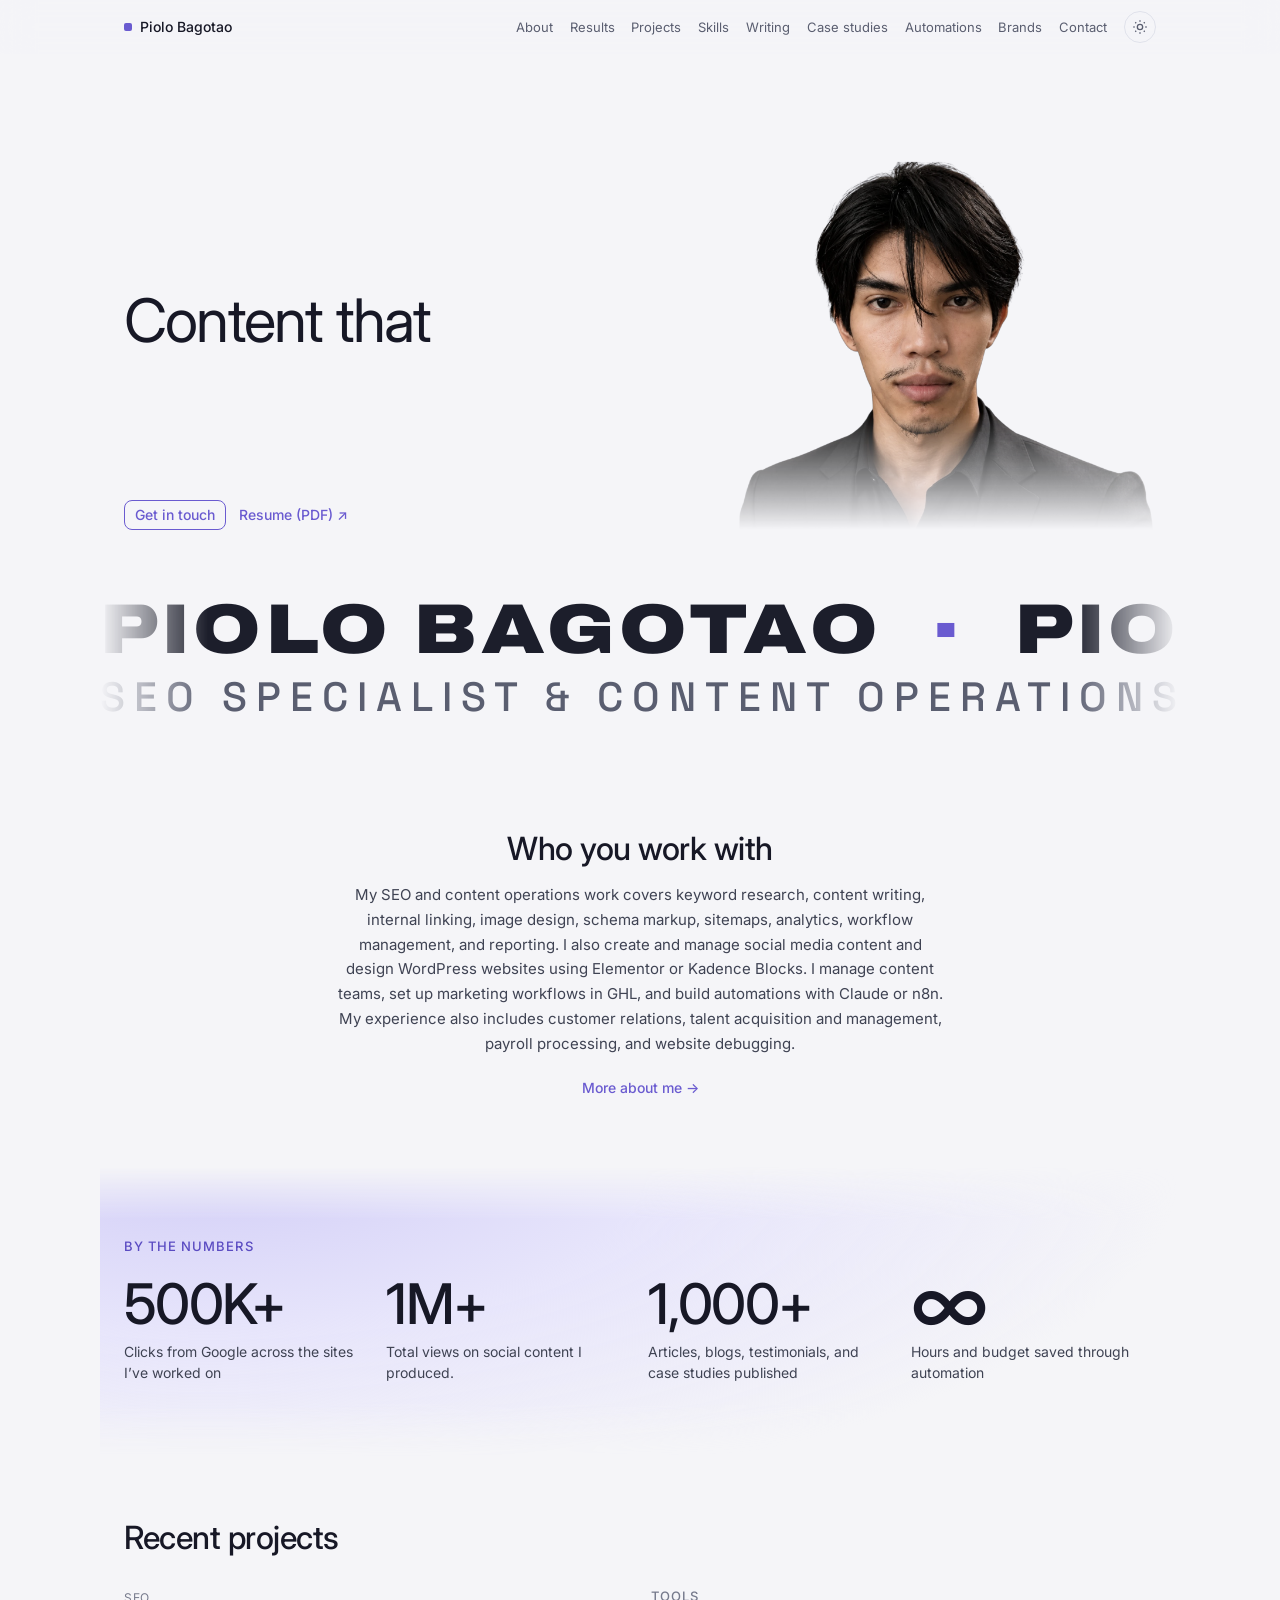
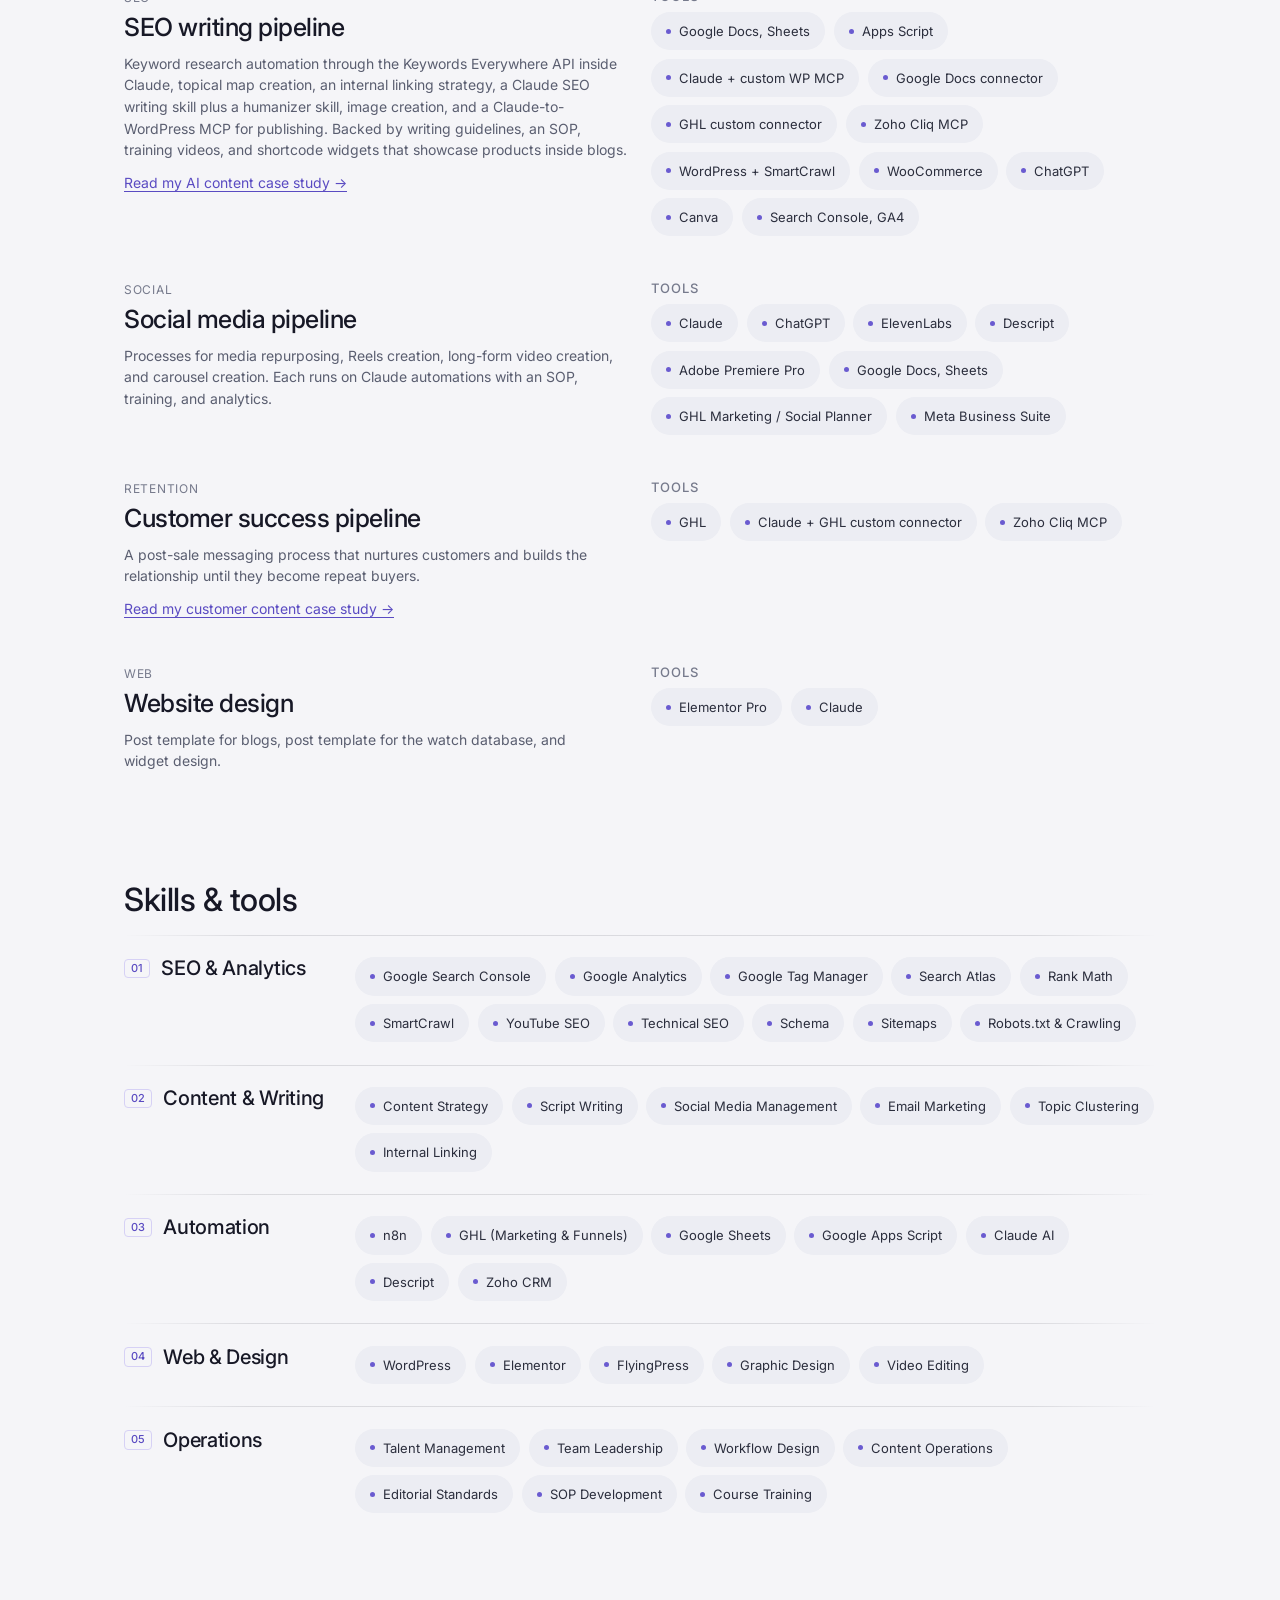
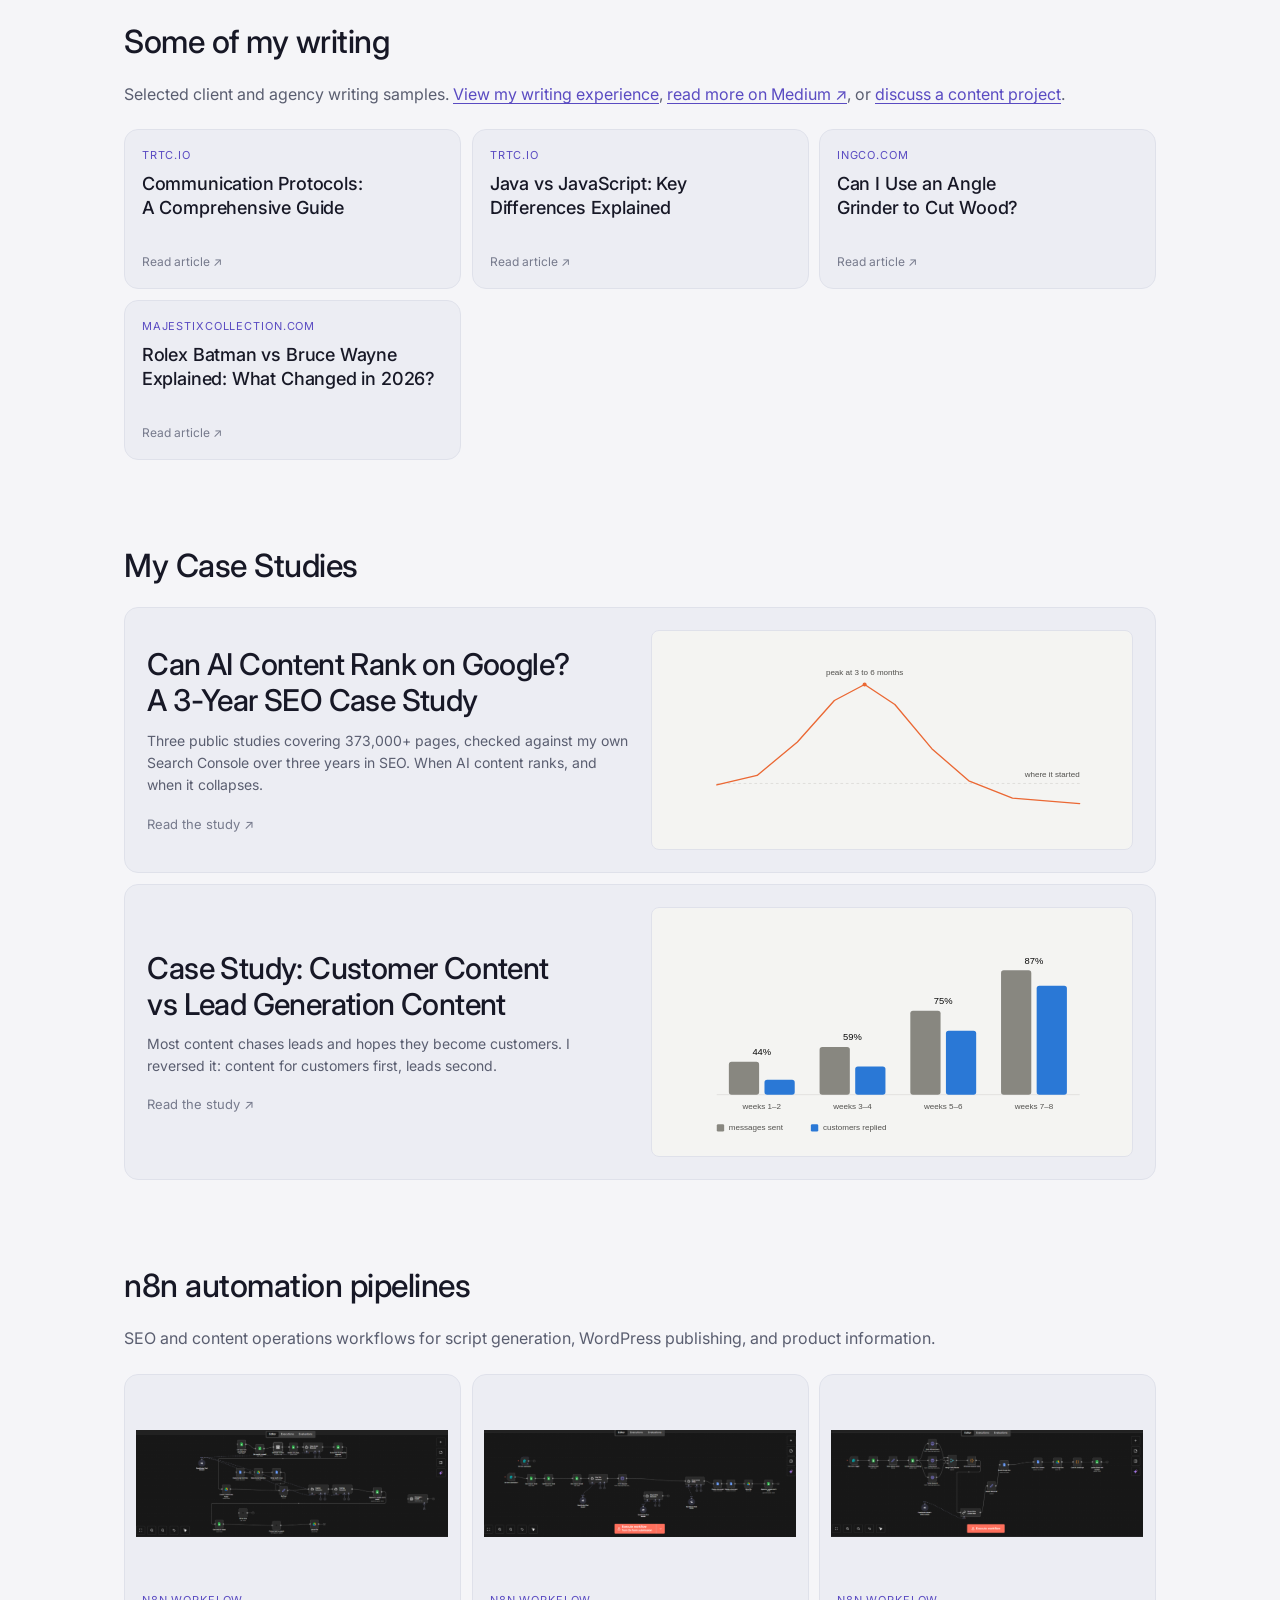
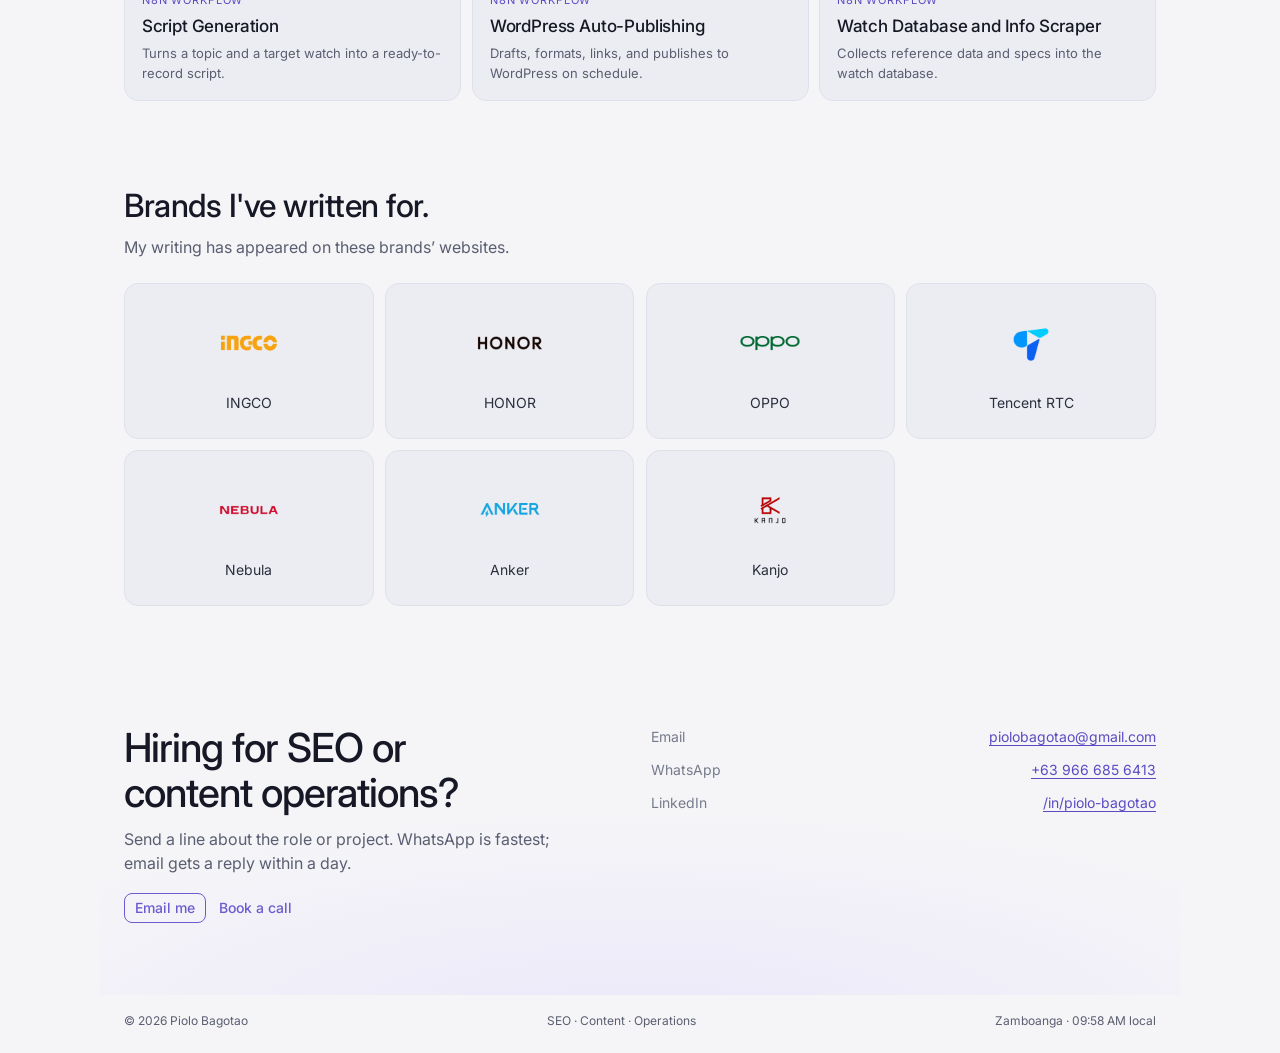
==== commit 32f9d992: "Replace Canva resume link with hosted PDF" ====
--- a/index.html
+++ b/index.html
@@ -116,7 +116,7 @@
         <p class="rise" style="font-size:clamp(36px,5.5vw,60px);line-height:1.05;letter-spacing:-0.03em;margin:0 0 var(--space-8);text-wrap:balance;animation-delay:.16s">Content that<br><span style="display:inline-grid;vertical-align:bottom;color:var(--color-accent-300);overflow:hidden;line-height:1.05"><span aria-hidden="true" style="grid-area:1/1;visibility:hidden">gains followers, likes, comments</span><span class="word" data-hero-word style="grid-area:1/1">shows up in rankings</span></span></p>
         <div class="rise" style="animation-delay:.24s;display:flex;gap:var(--space-3);flex-wrap:wrap;align-items:center">
           <a href="#contact" class="btn btn-primary magnet" style="text-decoration:none">Get in touch</a>
-          <a href="https://canva.link/piolobagotao" target="_blank" rel="noreferrer" class="btn btn-ghost magnet" style="text-decoration:none">Resume ↗</a>
+          <a href="assets/piolo-bagotao-resume.pdf" target="_blank" rel="noopener noreferrer" class="btn btn-ghost magnet" style="text-decoration:none">Resume (PDF) ↗</a>
         </div>
       </div>
       <div class="rise" style="animation-delay:.3s;position:relative;width:min(420px,42vw);height:420px;flex:none;display:flex;align-items:flex-end;justify-content:center;overflow:visible;background:transparent">
@@ -388,4 +388,4 @@
 </div>
 
 <dialog id="image-preview" aria-label="Workflow screenshot preview"><button type="button" class="preview-close" aria-label="Close image preview">×</button><img alt=""><p></p></dialog>
-</body></html>+</body></html>
